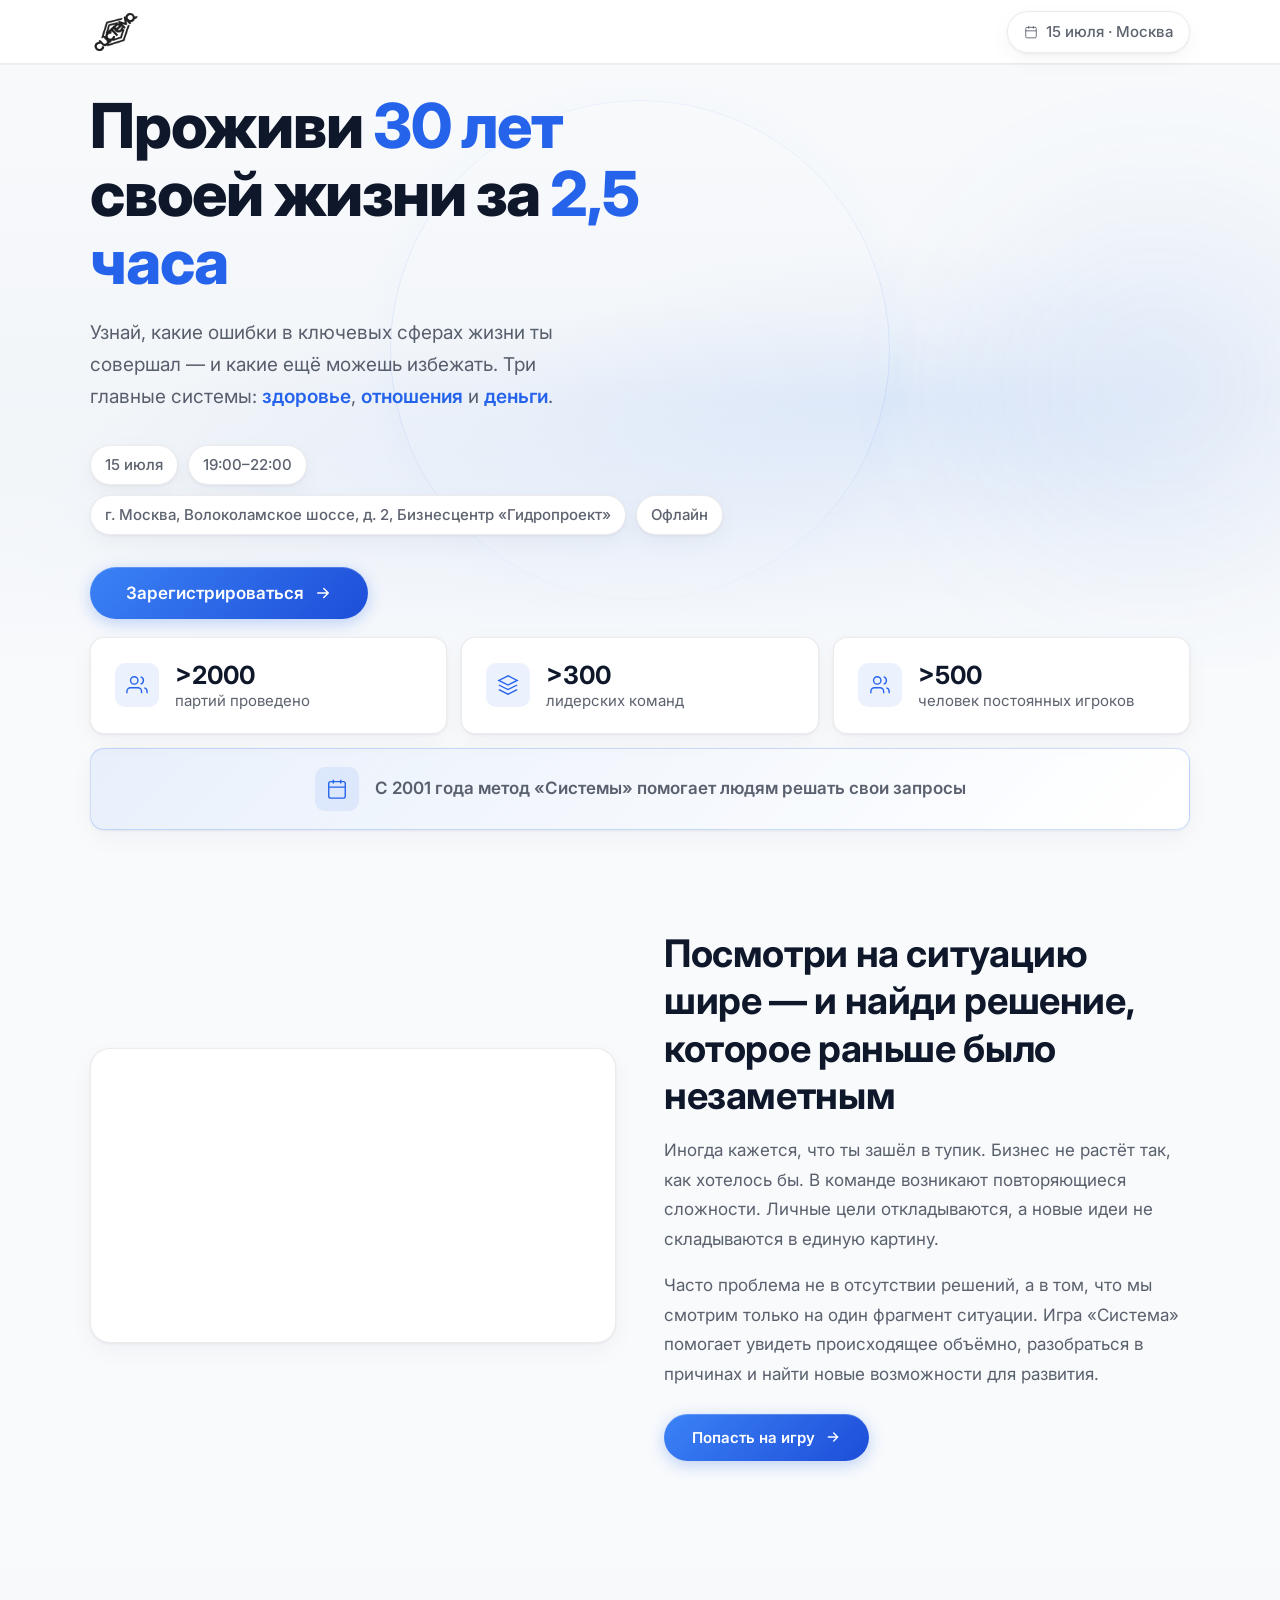
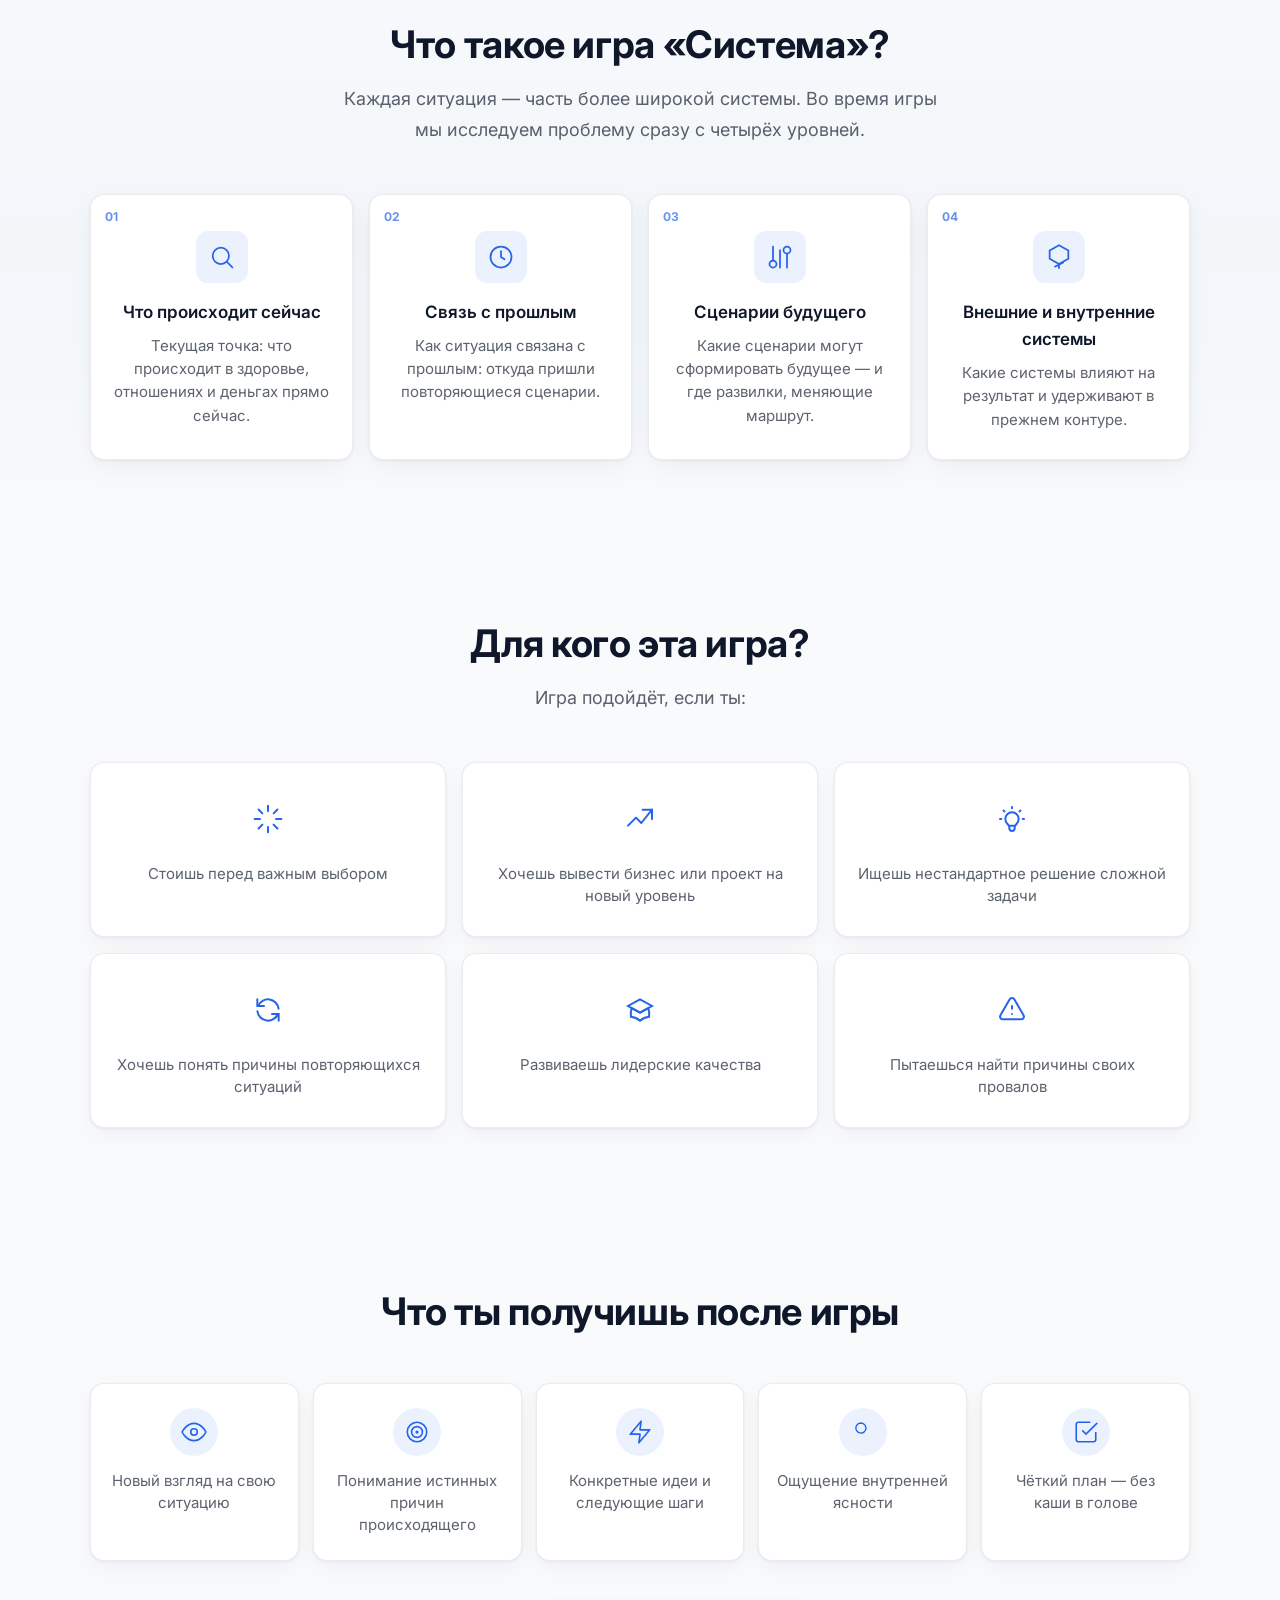
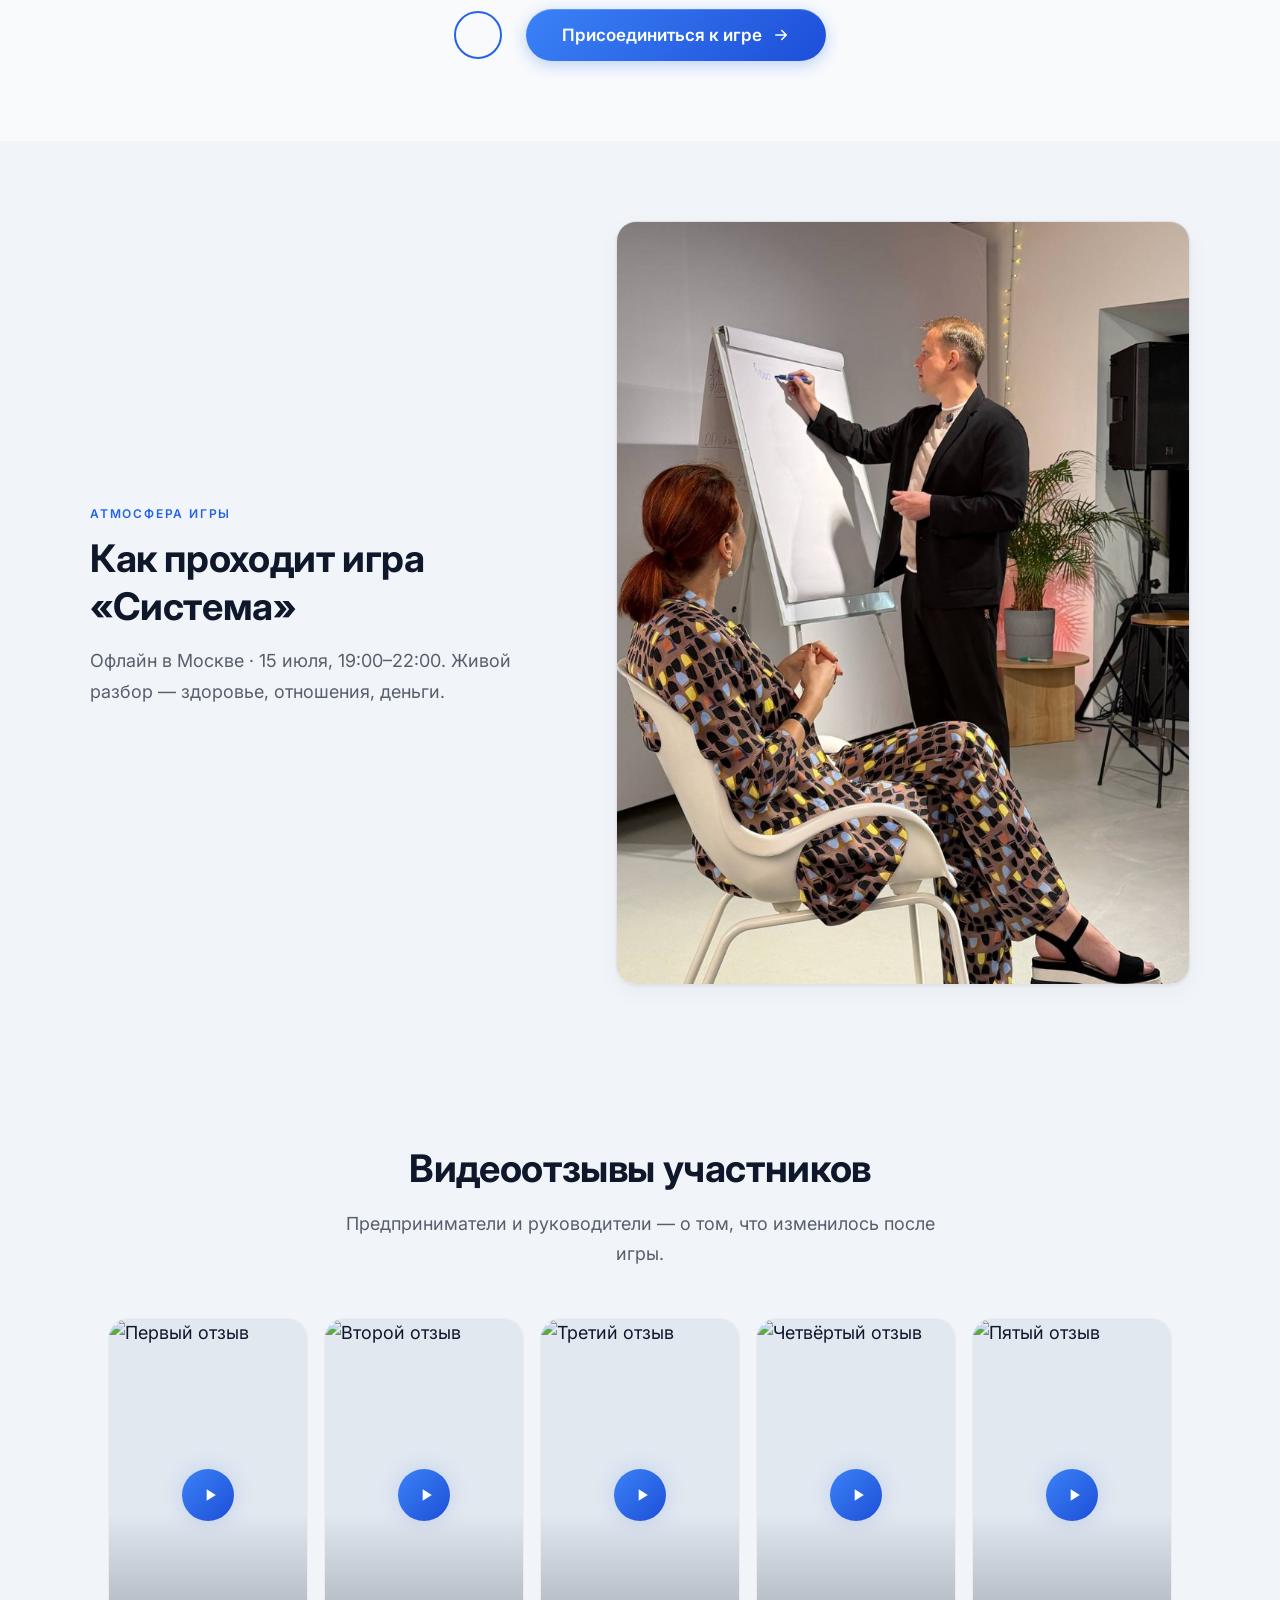
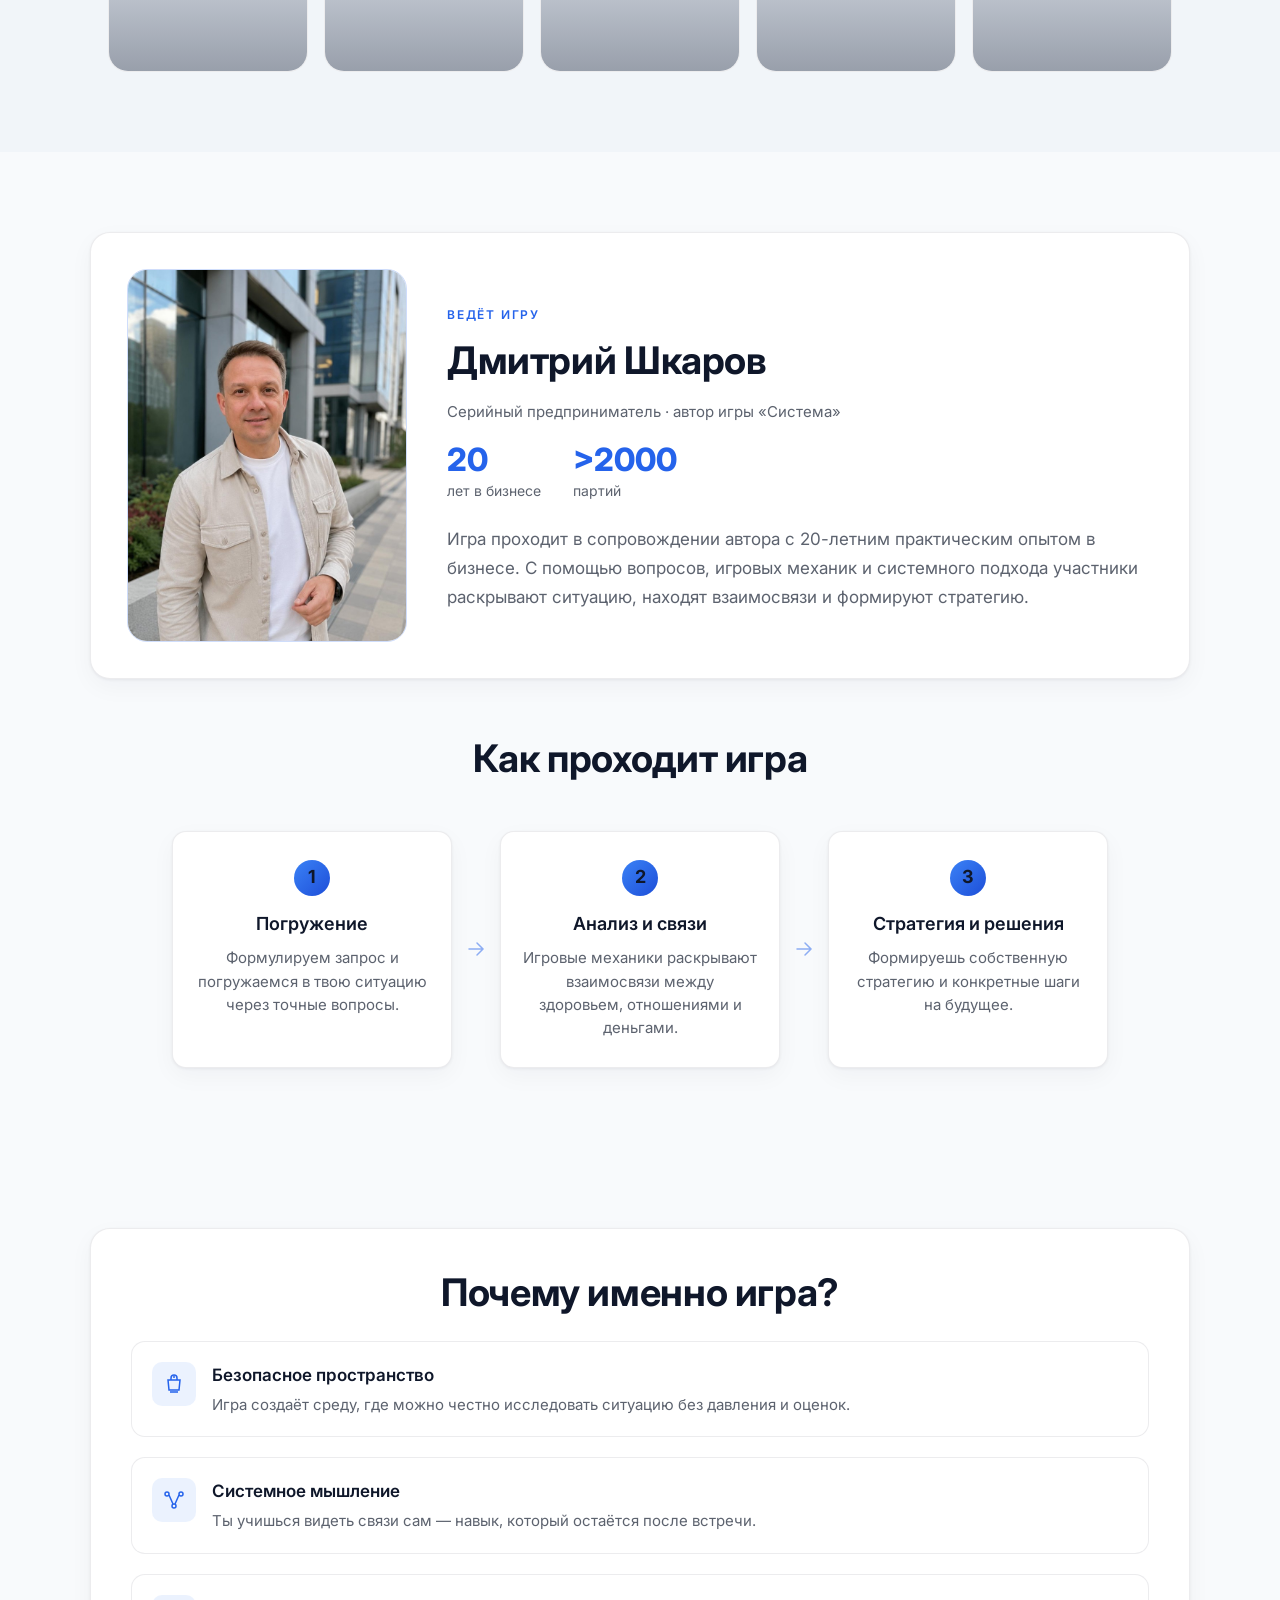
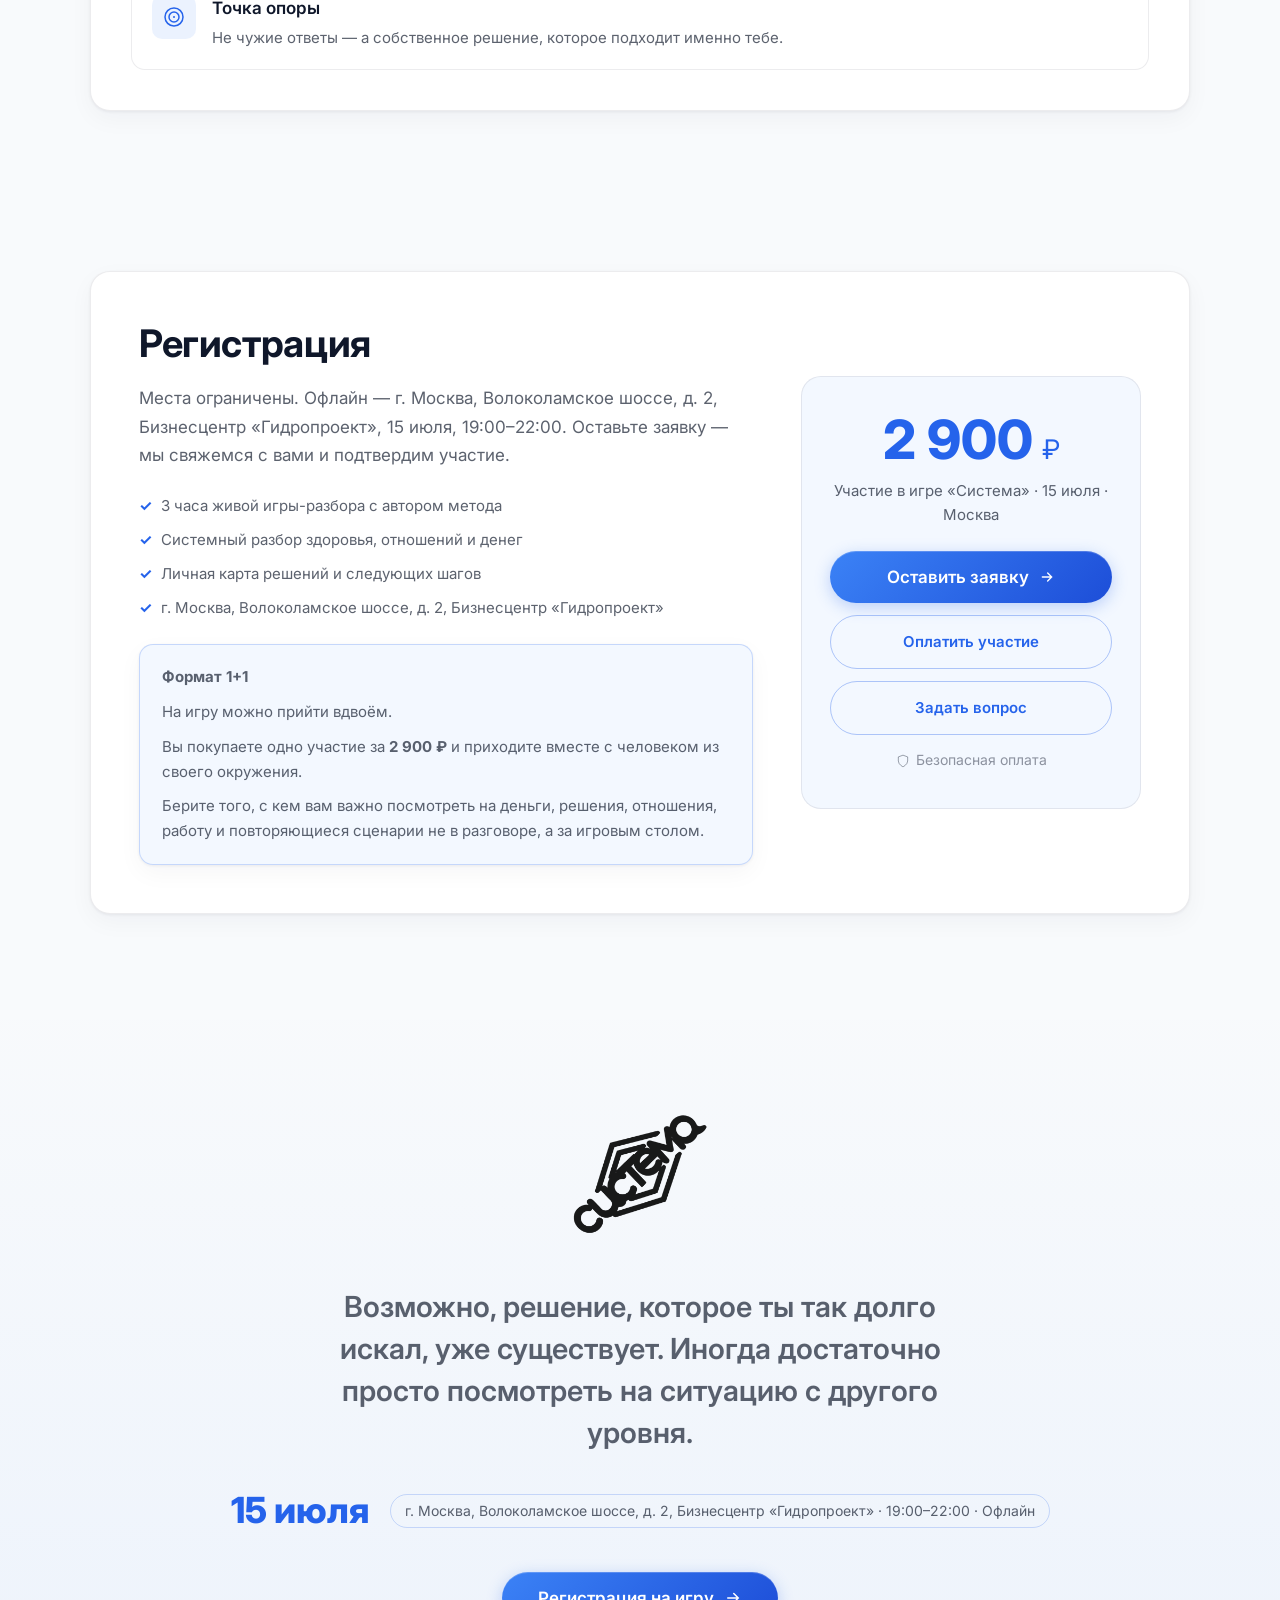
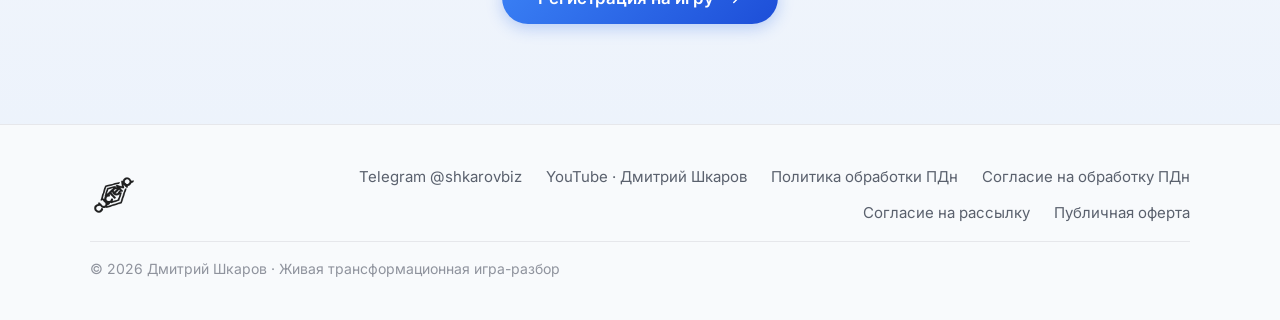
==== index.html @ 7c045742 "Update referral copy to 1+1 participation format. Co-authored-by: Cursor <cursoragent@cursor.com>" ====
<!DOCTYPE html>
<html lang="ru">
<head>
  <meta charset="UTF-8">
  <meta name="viewport" content="width=device-width, initial-scale=1.0, viewport-fit=cover">
  <title>Игра «Система» — Дмитрий Шкаров · 15 июля · Москва</title>
  <meta name="description" content="Проживи 30 лет своей жизни за 2,5 часа. Офлайн в Москве, 15 июля, 19:00–22:00. Авторская игра для предпринимателей.">
  <link rel="preconnect" href="https://fonts.googleapis.com">
  <link rel="preconnect" href="https://fonts.gstatic.com" crossorigin>
  <link href="https://fonts.googleapis.com/css2?family=Inter:wght@400;500;600;700;800&display=swap" rel="stylesheet">
  <link rel="stylesheet" href="styles.css">
  <link rel="icon" href="assets/logo.png" type="image/png">
</head>
<body>

  <!-- TILDA BLOCK: HEADER -->
  <header class="header" id="header">
    <div class="container header__inner">
      <a href="#" class="logo">
        <img src="assets/logo.png" alt="Система" class="logo__img" id="logoHeader">
      </a>
      <div class="header__date" id="headerDate">
        <svg width="14" height="14" viewBox="0 0 24 24" fill="none"><rect x="3" y="4" width="18" height="18" rx="2" stroke="currentColor" stroke-width="1.5"/><path d="M16 2v4M8 2v4M3 10h18" stroke="currentColor" stroke-width="1.5"/></svg>
        15 июля · Москва
      </div>
      <button class="burger" aria-label="Меню" id="burger"><span></span><span></span></button>
    </div>
    <nav class="mobile-menu" id="mobileMenu">
      <a href="#about">О игре</a>
      <a href="#levels">Метод</a>
      <a href="#event-video">Видео с игры</a>
      <a href="#reviews">Отзывы</a>
      <a href="#pricing">Участие</a>
      <button class="btn btn--primary" data-modal-open>Зарегистрироваться</button>
    </nav>
  </header>

  <main>

    <!-- TILDA BLOCK: HERO -->
    <section class="hero" id="hero">
      <div class="hero__bg">
        <div class="hero__board"></div>
        <div class="hero__overlay"></div>
        <div class="hero__glow"></div>
      </div>
      <div class="container hero__inner">
        <div class="hero__content reveal">
          <h1 class="hero__title">
            Проживи <span class="text-glow">30 лет</span> своей жизни за <span class="text-glow">2,5 часа</span>
          </h1>
          <p class="hero__subtitle">
            Узнай, какие ошибки в ключевых сферах жизни ты совершал — и какие ещё можешь избежать.
            Три главные системы: <strong>здоровье</strong>, <strong>отношения</strong> и <strong>деньги</strong>.
          </p>
          <div class="hero__meta reveal" id="heroMeta">
            <span class="hero__meta-item">15 июля</span>
            <span class="hero__meta-item">19:00–22:00</span>
            <span class="hero__meta-item">Москва · Офлайн</span>
          </div>
          <button class="btn btn--primary btn--lg" data-modal-open>
            Зарегистрироваться
            <svg width="18" height="18" viewBox="0 0 24 24" fill="none"><path d="M5 12h14M13 6l6 6-6 6" stroke="currentColor" stroke-width="2" stroke-linecap="round" stroke-linejoin="round"/></svg>
          </button>
        </div>
      </div>
    </section>

    <!-- TILDA BLOCK: STATS -->
    <section class="stats-bar">
      <div class="container">
        <div class="stats-bar__grid reveal">
          <div class="stats-bar__metrics">
            <div class="stats-bar__item">
              <div class="stats-bar__icon">
                <svg width="22" height="22" viewBox="0 0 24 24" fill="none"><path d="M17 21v-2a4 4 0 00-4-4H5a4 4 0 00-4 4v2" stroke="currentColor" stroke-width="1.5"/><circle cx="9" cy="7" r="4" stroke="currentColor" stroke-width="1.5"/><path d="M23 21v-2a4 4 0 00-3-3.87M16 3.13a4 4 0 010 7.75" stroke="currentColor" stroke-width="1.5"/></svg>
              </div>
              <div class="stats-bar__content">
                <span class="stats-bar__num">&gt;2000</span>
                <span class="stats-bar__label">партий проведено</span>
              </div>
            </div>
            <div class="stats-bar__item">
              <div class="stats-bar__icon">
                <svg width="22" height="22" viewBox="0 0 24 24" fill="none"><path d="M12 2L2 7l10 5 10-5-10-5zM2 17l10 5 10-5M2 12l10 5 10-5" stroke="currentColor" stroke-width="1.5"/></svg>
              </div>
              <div class="stats-bar__content">
                <span class="stats-bar__num">&gt;300</span>
                <span class="stats-bar__label">лидерских команд</span>
              </div>
            </div>
            <div class="stats-bar__item">
              <div class="stats-bar__icon">
                <svg width="22" height="22" viewBox="0 0 24 24" fill="none"><path d="M16 21v-2a4 4 0 00-4-4H6a4 4 0 00-4 4v2" stroke="currentColor" stroke-width="1.5"/><circle cx="9" cy="7" r="4" stroke="currentColor" stroke-width="1.5"/><path d="M22 21v-2a4 4 0 00-3-3.87M16 3.13a4 4 0 010 7.75" stroke="currentColor" stroke-width="1.5"/></svg>
              </div>
              <div class="stats-bar__content">
                <span class="stats-bar__num">&gt;500</span>
                <span class="stats-bar__label">человек постоянных игроков</span>
              </div>
            </div>
          </div>
          <div class="stats-bar__highlight">
            <div class="stats-bar__icon">
              <svg width="22" height="22" viewBox="0 0 24 24" fill="none"><rect x="3" y="4" width="18" height="18" rx="2" stroke="currentColor" stroke-width="1.5"/><path d="M16 2v4M8 2v4M3 10h18" stroke="currentColor" stroke-width="1.5"/></svg>
            </div>
            <p class="stats-bar__highlight-text">С 2001 года метод «Системы» помогает людям решать свои запросы</p>
          </div>
        </div>
      </div>
    </section>

    <!-- TILDA BLOCK: ABOUT -->
    <section class="section about" id="about">
      <div class="container">
        <div class="about__grid">
          <div class="about__video reveal" id="aboutVideoBlock">
            <div class="about-video" id="aboutVideo">
              <iframe
                id="aboutVideoFrame"
                title="Игра «Система»"
                allow="accelerometer; autoplay; clipboard-write; encrypted-media; gyroscope; picture-in-picture; web-share"
                allowfullscreen
              ></iframe>
            </div>
          </div>
          <div class="about__text reveal">
            <h2 class="section__title">
              Посмотри на ситуацию шире — и найди решение, которое раньше было незаметным
            </h2>
            <p>
              Иногда кажется, что ты зашёл в тупик. Бизнес не растёт так, как хотелось бы.
              В команде возникают повторяющиеся сложности. Личные цели откладываются,
              а новые идеи не складываются в единую картину.
            </p>
            <p>
              Часто проблема не в отсутствии решений, а в том, что мы смотрим только
              на один фрагмент ситуации. Игра «Система» помогает увидеть происходящее объёмно,
              разобраться в причинах и найти новые возможности для развития.
            </p>
            <button class="btn btn--primary" data-modal-open>
              Попасть на игру
              <svg width="16" height="16" viewBox="0 0 24 24" fill="none"><path d="M5 12h14M13 6l6 6-6 6" stroke="currentColor" stroke-width="2" stroke-linecap="round"/></svg>
            </button>
          </div>
        </div>
      </div>
    </section>

    <!-- TILDA BLOCK: LEVELS -->
    <section class="section levels" id="levels">
      <div class="container">
        <div class="section__header reveal">
          <h2 class="section__title section__title--center">Что такое игра «Система»?</h2>
          <p class="section__desc section__desc--center">
            Каждая ситуация — часть более широкой системы. Во время игры мы исследуем проблему сразу с четырёх уровней.
          </p>
        </div>
        <div class="levels__grid">
          <article class="level-card reveal">
            <span class="level-card__num">01</span>
            <div class="level-card__icon">
              <svg width="28" height="28" viewBox="0 0 24 24" fill="none"><circle cx="11" cy="11" r="7" stroke="currentColor" stroke-width="1.5"/><path d="M16 16l5 5" stroke="currentColor" stroke-width="1.5" stroke-linecap="round"/></svg>
            </div>
            <h3>Что происходит сейчас</h3>
            <p>Текущая точка: что происходит в здоровье, отношениях и деньгах прямо сейчас.</p>
          </article>
          <article class="level-card reveal">
            <span class="level-card__num">02</span>
            <div class="level-card__icon">
              <svg width="28" height="28" viewBox="0 0 24 24" fill="none"><circle cx="12" cy="12" r="9" stroke="currentColor" stroke-width="1.5"/><path d="M12 7v5l3 2" stroke="currentColor" stroke-width="1.5" stroke-linecap="round"/></svg>
            </div>
            <h3>Связь с прошлым</h3>
            <p>Как ситуация связана с прошлым: откуда пришли повторяющиеся сценарии.</p>
          </article>
          <article class="level-card reveal">
            <span class="level-card__num">03</span>
            <div class="level-card__icon">
              <svg width="28" height="28" viewBox="0 0 24 24" fill="none"><path d="M6 3v12M18 9v12M12 6v15" stroke="currentColor" stroke-width="1.5" stroke-linecap="round"/><circle cx="6" cy="18" r="3" stroke="currentColor" stroke-width="1.5"/><circle cx="18" cy="6" r="3" stroke="currentColor" stroke-width="1.5"/></svg>
            </div>
            <h3>Сценарии будущего</h3>
            <p>Какие сценарии могут сформировать будущее — и где развилки, меняющие маршрут.</p>
          </article>
          <article class="level-card reveal">
            <span class="level-card__num">04</span>
            <div class="level-card__icon">
              <svg width="28" height="28" viewBox="0 0 24 24" fill="none"><path d="M12 2l8 4.5v7L12 18l-8-4.5v-7L12 2z" stroke="currentColor" stroke-width="1.5"/><path d="M12 18v4M8 20.5l8-4" stroke="currentColor" stroke-width="1.5"/></svg>
            </div>
            <h3>Внешние и внутренние системы</h3>
            <p>Какие системы влияют на результат и удерживают в прежнем контуре.</p>
          </article>
        </div>
      </div>
    </section>

    <!-- TILDA BLOCK: AUDIENCE -->
    <section class="section audience">
      <div class="container">
        <div class="section__header reveal">
          <h2 class="section__title section__title--center">Для кого эта игра?</h2>
          <p class="section__desc section__desc--center">Игра подойдёт, если ты:</p>
        </div>
        <div class="audience__grid">
          <div class="audience-card reveal">
            <div class="audience-card__icon">
              <svg width="32" height="32" viewBox="0 0 24 24" fill="none"><path d="M12 2v4M12 18v4M4.93 4.93l2.83 2.83M16.24 16.24l2.83 2.83M2 12h4M18 12h4M4.93 19.07l2.83-2.83M16.24 7.76l2.83-2.83" stroke="currentColor" stroke-width="1.5" stroke-linecap="round"/></svg>
            </div>
            <p>Стоишь перед важным выбором</p>
          </div>
          <div class="audience-card reveal">
            <div class="audience-card__icon">
              <svg width="32" height="32" viewBox="0 0 24 24" fill="none"><path d="M3 17l6-6 4 4 8-10" stroke="currentColor" stroke-width="1.5" stroke-linecap="round" stroke-linejoin="round"/><path d="M14 5h7v7" stroke="currentColor" stroke-width="1.5" stroke-linecap="round"/></svg>
            </div>
            <p>Хочешь вывести бизнес или проект на новый уровень</p>
          </div>
          <div class="audience-card reveal">
            <div class="audience-card__icon">
              <svg width="32" height="32" viewBox="0 0 24 24" fill="none"><path d="M9.663 17h4.673M12 3v1m6.364 1.636l-.707.707M21 12h-1M4 12H3m3.343-5.657l-.707-.707m2.828 9.9a5 5 0 117.072 0l-.548.547A3.374 3.374 0 0014 18.469V19a2 2 0 11-4 0v-.531c0-.895-.356-1.754-.988-2.386l-.548-.547z" stroke="currentColor" stroke-width="1.5" stroke-linecap="round"/></svg>
            </div>
            <p>Ищешь нестандартное решение сложной задачи</p>
          </div>
          <div class="audience-card reveal">
            <div class="audience-card__icon">
              <svg width="32" height="32" viewBox="0 0 24 24" fill="none"><path d="M4 4v5h.582m15.356 2A8.001 8.001 0 004.582 9m0 0H9m11 11v-5h-.581m0 0a8.003 8.003 0 01-15.357-2m15.357 2H15" stroke="currentColor" stroke-width="1.5" stroke-linecap="round"/></svg>
            </div>
            <p>Хочешь понять причины повторяющихся ситуаций</p>
          </div>
          <div class="audience-card reveal">
            <div class="audience-card__icon">
              <svg width="32" height="32" viewBox="0 0 24 24" fill="none"><path d="M12 14l9-5-9-5-9 5 9 5z" stroke="currentColor" stroke-width="1.5"/><path d="M12 14l6.16-3.422a12.083 12.083 0 01.665 6.479A11.952 11.952 0 0012 20.055a11.952 11.952 0 00-6.824-2.998 12.078 12.078 0 01.665-6.479L12 14z" stroke="currentColor" stroke-width="1.5"/></svg>
            </div>
            <p>Развиваешь лидерские качества</p>
          </div>
          <div class="audience-card reveal">
            <div class="audience-card__icon">
              <svg width="32" height="32" viewBox="0 0 24 24" fill="none"><path d="M12 9v2m0 4h.01M5.07 19h13.86c1.54 0 2.5-1.67 1.73-3L13.73 4c-.77-1.33-2.69-1.33-3.46 0L3.34 16c-.77 1.33.19 3 1.73 3z" stroke="currentColor" stroke-width="1.5" stroke-linecap="round"/></svg>
            </div>
            <p>Пытаешься найти причины своих провалов</p>
          </div>
        </div>
      </div>
    </section>

    <!-- TILDA BLOCK: BENEFITS -->
    <section class="section benefits">
      <div class="container">
        <div class="section__header reveal">
          <h2 class="section__title section__title--center">Что ты получишь после игры</h2>
        </div>
        <div class="benefits__grid">
          <div class="benefit-card reveal">
            <div class="benefit-card__icon">
              <svg width="26" height="26" viewBox="0 0 24 24" fill="none"><path d="M1 12s4-8 11-8 11 8 11 8-4 8-11 8-11-8-11-8z" stroke="currentColor" stroke-width="1.5"/><circle cx="12" cy="12" r="3" stroke="currentColor" stroke-width="1.5"/></svg>
            </div>
            <p>Новый взгляд на свою ситуацию</p>
          </div>
          <div class="benefit-card reveal">
            <div class="benefit-card__icon">
              <svg width="26" height="26" viewBox="0 0 24 24" fill="none"><circle cx="12" cy="12" r="9" stroke="currentColor" stroke-width="1.5"/><circle cx="12" cy="12" r="5" stroke="currentColor" stroke-width="1.5"/><circle cx="12" cy="12" r="1.5" fill="currentColor"/></svg>
            </div>
            <p>Понимание истинных причин происходящего</p>
          </div>
          <div class="benefit-card reveal">
            <div class="benefit-card__icon">
              <svg width="26" height="26" viewBox="0 0 24 24" fill="none"><path d="M13 2L3 14h9l-1 8 10-12h-9l1-8z" stroke="currentColor" stroke-width="1.5" stroke-linejoin="round"/></svg>
            </div>
            <p>Конкретные идеи и следующие шаги</p>
          </div>
          <div class="benefit-card reveal">
            <div class="benefit-card__icon">
              <svg width="26" height="26" viewBox="0 0 24 24" fill="none"><path d="M9.5 2A5.5 5.5 0 004 7.5c0 1.48.58 2.82 1.53 3.82A5.5 5.5 0 109.5 2z" stroke="currentColor" stroke-width="1.5" transform="translate(2,2) scale(0.85)"/></svg>
            </div>
            <p>Ощущение внутренней ясности</p>
          </div>
          <div class="benefit-card reveal">
            <div class="benefit-card__icon">
              <svg width="26" height="26" viewBox="0 0 24 24" fill="none"><path d="M9 11l3 3L22 4" stroke="currentColor" stroke-width="1.5" stroke-linecap="round"/><path d="M21 12v7a2 2 0 01-2 2H5a2 2 0 01-2-2V5a2 2 0 012-2h11" stroke="currentColor" stroke-width="1.5"/></svg>
            </div>
            <p>Чёткий план — без каши в голове</p>
          </div>
        </div>
        <div class="benefits__cta reveal">
          <div class="pulse-ring" aria-hidden="true"></div>
          <button class="btn btn--primary btn--lg" data-modal-open>
            Присоединиться к игре
            <svg width="18" height="18" viewBox="0 0 24 24" fill="none"><path d="M5 12h14M13 6l6 6-6 6" stroke="currentColor" stroke-width="2" stroke-linecap="round"/></svg>
          </button>
        </div>
      </div>
    </section>

    <!-- TILDA BLOCK: EVENT PHOTO — фото с игры -->
    <section class="section event-video" id="event-video">
      <div class="container">
        <div class="event-video__grid">
          <div class="event-video__text reveal">
            <span class="section__label">Атмосфера игры</span>
            <h2 class="section__title" id="eventVideoTitle">Посмотри, как проходит игра</h2>
            <p class="section__desc" id="eventVideoSubtitle">
              2,5 часа живого разбора — здоровье, отношения, деньги. Увидь формат до регистрации.
            </p>
          </div>
          <div class="event-video__player reveal" id="eventVideoBlock">
            <div class="event-video__poster" id="eventVideoPoster">
              <img src="assets/game-session.jpg" alt="Игра «Система» — процесс разбора" id="eventVideoPosterImg">
            </div>
          </div>
        </div>
      </div>
    </section>

    <!-- TILDA BLOCK: REVIEWS — сюда видеоотзывы участников -->
    <section class="section reviews" id="reviews">
      <div class="container">
        <div class="section__header reveal">
          <h2 class="section__title section__title--center">Видеоотзывы участников</h2>
          <p class="section__desc section__desc--center">Предприниматели и руководители — о том, что изменилось после игры.</p>
        </div>
        <div class="reviews__grid" id="reviewsGrid"></div>
      </div>
    </section>

    <!-- TILDA BLOCK: PROCESS + AUTHOR -->
    <section class="section process" id="author">
      <div class="container">
        <div class="author-block reveal">
          <div class="author-block__photo">
            <img src="assets/author.jpg" alt="Дмитрий Шкаров — автор игры «Система»" id="authorPhoto">
          </div>
          <div class="author-block__info">
            <span class="section__label">Ведёт игру</span>
            <h2 class="section__title">Дмитрий Шкаров</h2>
            <p class="author-block__role">Серийный предприниматель · автор игры «Система»</p>
            <div class="author-block__stats">
              <div><span class="author-block__stat-num">20</span><span class="author-block__stat-label">лет в бизнесе</span></div>
              <div><span class="author-block__stat-num">&gt;2000</span><span class="author-block__stat-label">партий</span></div>
            </div>
            <p class="author-block__bio">
              Игра проходит в сопровождении автора с 20-летним практическим опытом в бизнесе.
              С помощью вопросов, игровых механик и системного подхода участники
              раскрывают ситуацию, находят взаимосвязи и формируют стратегию.
            </p>
          </div>
        </div>

        <div class="section__header reveal" style="margin-top: 56px;">
          <h2 class="section__title section__title--center">Как проходит игра</h2>
        </div>
        <div class="process__steps reveal">
          <div class="process-step">
            <div class="process-step__num">1</div>
            <h3>Погружение</h3>
            <p>Формулируем запрос и погружаемся в твою ситуацию через точные вопросы.</p>
          </div>
          <div class="process-step__arrow">
            <svg width="24" height="24" viewBox="0 0 24 24" fill="none"><path d="M5 12h14M13 6l6 6-6 6" stroke="currentColor" stroke-width="1.5" stroke-linecap="round"/></svg>
          </div>
          <div class="process-step">
            <div class="process-step__num">2</div>
            <h3>Анализ и связи</h3>
            <p>Игровые механики раскрывают взаимосвязи между здоровьем, отношениями и деньгами.</p>
          </div>
          <div class="process-step__arrow">
            <svg width="24" height="24" viewBox="0 0 24 24" fill="none"><path d="M5 12h14M13 6l6 6-6 6" stroke="currentColor" stroke-width="1.5" stroke-linecap="round"/></svg>
          </div>
          <div class="process-step">
            <div class="process-step__num">3</div>
            <h3>Стратегия и решения</h3>
            <p>Формируешь собственную стратегию и конкретные шаги на будущее.</p>
          </div>
        </div>
      </div>
    </section>

    <!-- TILDA BLOCK: WHY -->
    <section class="section why">
      <div class="container">
        <div class="why__card reveal">
          <h2 class="section__title section__title--center">Почему именно игра?</h2>
          <div class="why__items why__items--row">
              <div class="why-item">
                <div class="why-item__icon">
                  <svg width="24" height="24" viewBox="0 0 24 24" fill="none"><path d="M8 20h8M12 4v2M6 8h12l-1 10H7L6 8z" stroke="currentColor" stroke-width="1.5"/><path d="M9 8V6a3 3 0 016 0v2" stroke="currentColor" stroke-width="1.5"/></svg>
                </div>
                <div>
                  <h4>Безопасное пространство</h4>
                  <p>Игра создаёт среду, где можно честно исследовать ситуацию без давления и оценок.</p>
                </div>
              </div>
              <div class="why-item">
                <div class="why-item__icon">
                  <svg width="24" height="24" viewBox="0 0 24 24" fill="none"><circle cx="5" cy="6" r="2" stroke="currentColor" stroke-width="1.5"/><circle cx="19" cy="6" r="2" stroke="currentColor" stroke-width="1.5"/><circle cx="12" cy="18" r="2" stroke="currentColor" stroke-width="1.5"/><path d="M7 7l4 9M17 7l-4 9" stroke="currentColor" stroke-width="1.5"/></svg>
                </div>
                <div>
                  <h4>Системное мышление</h4>
                  <p>Ты учишься видеть связи сам — навык, который остаётся после встречи.</p>
                </div>
              </div>
              <div class="why-item">
                <div class="why-item__icon">
                  <svg width="24" height="24" viewBox="0 0 24 24" fill="none"><circle cx="12" cy="12" r="9" stroke="currentColor" stroke-width="1.5"/><circle cx="12" cy="12" r="5" stroke="currentColor" stroke-width="1.5"/><circle cx="12" cy="12" r="1" fill="currentColor"/></svg>
                </div>
                <div>
                  <h4>Точка опоры</h4>
                  <p>Не чужие ответы — а собственное решение, которое подходит именно тебе.</p>
                </div>
              </div>
            </div>
        </div>
      </div>
    </section>

    <!-- TILDA BLOCK: PRICING -->
    <section class="section pricing" id="pricing">
      <div class="container">
        <div class="pricing__card reveal">
          <div class="pricing__info">
            <h2 class="section__title">Регистрация</h2>
            <p class="pricing__desc" id="pricingDesc">Места ограничены. Офлайн в Москве, 15 июля, 19:00–22:00. Оставьте заявку — мы свяжемся с вами и подтвердим участие.</p>
            <ul class="pricing__includes">
              <li>3 часа живой игры-разбора с автором метода</li>
              <li>Системный разбор здоровья, отношений и денег</li>
              <li>Личная карта решений и следующих шагов</li>
              <li id="pricingLocation">г. Москва, Волоколамское шоссе, д. 2, Бизнесцентр «Гидропроект»</li>
            </ul>
            <div class="pricing__referral">
              <p class="pricing__referral-lead"><strong>Формат 1+1</strong></p>
              <p>На игру можно прийти вдвоём.</p>
              <p>Вы покупаете одно участие за <strong id="pricingReferralPrice">2 900 ₽</strong> и приходите вместе с человеком из своего окружения.</p>
              <p>Берите того, с кем вам важно посмотреть на деньги, решения, отношения, работу и повторяющиеся сценарии не в разговоре, а за игровым столом.</p>
            </div>
          </div>
          <div class="pricing__action">
            <div class="pricing__price">
              <span class="pricing__amount" id="priceDisplay">2 900</span>
              <span class="pricing__currency" id="currencyDisplay">₽</span>
            </div>
            <p class="pricing__note" id="priceLabel">Участие в игре «Система» · 15 июля · Москва</p>
            <button class="btn btn--primary btn--lg btn--full" data-modal-open>
              Оставить заявку
              <svg width="16" height="16" viewBox="0 0 24 24" fill="none"><path d="M5 12h14M13 6l6 6-6 6" stroke="currentColor" stroke-width="2" stroke-linecap="round"/></svg>
            </button>
            <a class="btn btn--outline btn--full" href="https://shkarov-dmitrii.getplatinum.ru/payment/DbPtgtz" target="_blank" rel="noopener" id="linkPay" hidden>Оплатить участие</a>
            <a class="btn btn--outline btn--full" href="https://t.me/Shkarovbis" target="_blank" rel="noopener" id="linkAskQuestion">Задать вопрос</a>
            <p class="pricing__secure">
              <svg width="14" height="14" viewBox="0 0 24 24" fill="none"><path d="M12 22s8-4 8-10V5l-8-3-8 3v7c0 6 8 10 8 10z" stroke="currentColor" stroke-width="1.5"/></svg>
              Безопасная оплата
            </p>
          </div>
        </div>
      </div>
    </section>

    <!-- TILDA BLOCK: CTA -->
    <section class="section cta" id="register">
      <div class="container">
        <div class="cta__inner reveal">
          <div class="cta__logo">
            <img src="assets/logo.png" alt="Система" class="logo__img logo__img--cta" id="logoCta">
          </div>
          <h2 class="cta__title">
            Возможно, решение, которое ты так долго искал, уже существует.
            Иногда достаточно просто посмотреть на ситуацию с другого уровня.
          </h2>
          <div class="cta__meta">
            <span class="cta__date" id="ctaDate">15 июля</span>
            <span class="cta__seats" id="ctaSeats">Москва · 19:00–22:00 · Офлайн</span>
          </div>
          <button class="btn btn--primary btn--lg" data-modal-open>
            Регистрация на игру
            <svg width="18" height="18" viewBox="0 0 24 24" fill="none"><path d="M5 12h14M13 6l6 6-6 6" stroke="currentColor" stroke-width="2" stroke-linecap="round"/></svg>
          </button>
        </div>
      </div>
    </section>

  </main>

  <!-- TILDA BLOCK: FOOTER -->
  <footer class="footer">
    <div class="container footer__inner">
      <div class="footer__brand">
        <img src="assets/logo.png" alt="Система" class="logo__img logo__img--footer" id="logoFooter">
      </div>
      <div class="footer__links">
        <a href="https://t.me/shkarovbiz" target="_blank" rel="noopener" id="linkTelegram">Telegram @shkarovbiz</a>
        <a href="https://www.youtube.com/@ДмитрийШкаров-007" target="_blank" rel="noopener" id="linkYoutube">YouTube · Дмитрий Шкаров</a>
        <a href="privacy.html">Политика обработки ПДн</a>
        <a href="legal/consent-pd.html">Согласие на обработку ПДн</a>
        <a href="legal/consent-mailing.html">Согласие на рассылку</a>
        <a href="legal/offer.html">Публичная оферта</a>
      </div>
      <p class="footer__copy">© 2026 Дмитрий Шкаров · Живая трансформационная игра-разбор</p>
    </div>
  </footer>

  <!-- MODALS -->
  <div class="modal" id="modal" aria-hidden="true">
    <div class="modal__overlay" data-modal-close></div>
    <div class="modal__dialog" role="dialog">
      <button class="modal__close" data-modal-close aria-label="Закрыть">✕</button>
      <div class="modal__step" id="modalStep1">
        <h3 class="modal__title">Регистрация на игру</h3>
        <p class="modal__subtitle" id="modalSubtitle">«Система» · 15 июля · Москва · 19:00</p>
        <div class="modal__referral modal__referral--compact">
          <p><span class="modal__referral-badge">Приведи друга</span> Пригласите человека, которому «Система» будет полезна — участие для вас <strong>бесплатно</strong>. Без рекомендации — <strong id="modalReferralPrice">2 900 ₽</strong>.</p>
        </div>
        <form class="modal__form" id="regForm">
          <label class="field"><span>Имя</span><input type="text" name="name" required placeholder="Ваше имя"></label>
          <label class="field"><span>Телефон</span><input type="tel" name="phone" required placeholder="+7 (___) ___-__-__"></label>
          <label class="field"><span>Telegram</span><input type="text" name="telegram" placeholder="@username"></label>
          <label class="checkbox">
            <input type="checkbox" name="consent_pd" required>
            <span>Согласен(на) с <a href="privacy.html" target="_blank" rel="noopener">политикой</a>, <a href="legal/consent-pd.html" target="_blank" rel="noopener">обработкой ПДн</a> и <a href="legal/offer.html" target="_blank" rel="noopener">офертой</a>.</span>
          </label>
          <label class="checkbox">
            <input type="checkbox" name="consent_mailing">
            <span><a href="legal/consent-mailing.html" target="_blank" rel="noopener">Рассылка</a> (необязательно).</span>
          </label>
          <button type="submit" class="btn btn--primary btn--full">Отправить заявку</button>
          <p class="modal__form-error" id="formError" hidden></p>
        </form>
      </div>
      <div class="modal__step" id="modalStep2" hidden>
        <div class="modal__success-icon">✓</div>
        <h3 class="modal__title">Данные приняты</h3>
        <p class="modal__subtitle">Остался последний шаг — оплата участия</p>
        <div class="modal__price-tag modal__price-tag--large" id="modalPriceConfirm">2 900 ₽</div>
        <button class="btn btn--primary btn--full" id="payBtn">Оплатить участие</button>
        <p class="modal__pay-note" id="modalPayNote">После оплаты мы свяжемся с вами в Telegram.</p>
      </div>
      <div class="modal__step" id="modalStepDev" hidden>
        <div class="modal__success-icon">✓</div>
        <h3 class="modal__title">Спасибо!</h3>
        <p class="modal__subtitle">Заявка отправлена. Мы свяжемся с вами в Telegram в ближайшее время и подтвердим участие.</p>
      </div>
    </div>
  </div>

  <div class="modal modal--video" id="videoModal" aria-hidden="true">
    <div class="modal__overlay" data-video-close></div>
    <div class="modal__dialog modal__dialog--video">
      <button class="modal__close" data-video-close aria-label="Закрыть">✕</button>
      <div class="video-modal__wrap">
        <iframe id="videoFrame" src="" title="Видеоотзыв" allow="accelerometer; autoplay; clipboard-write; encrypted-media; gyroscope; picture-in-picture" allowfullscreen></iframe>
      </div>
      <div class="video-modal__info" id="videoInfo"></div>
    </div>
  </div>

  <script src="config.js"></script>
  <script src="script.js"></script>
</body>
</html>
---- styles.css ----
/* ============================================
   Игра «Система» — Light Theme
   White + Soft Blue · Clean Cards
   ============================================ */

:root {
  --bg: #f8fafc;
  --bg-deep: #eef2f7;
  --bg-card: #ffffff;
  --bg-card-hover: #f1f5f9;
  --blue: #2563eb;
  --blue-light: #3b82f6;
  --blue-dark: #1d4ed8;
  --blue-glow: rgba(37, 99, 235, 0.18);
  --border: rgba(37, 99, 235, 0.22);
  --border-light: rgba(15, 23, 42, 0.08);
  --text: #0f172a;
  --text-muted: rgba(15, 23, 42, 0.68);
  --text-dim: rgba(15, 23, 42, 0.45);
  --font: 'Inter', system-ui, sans-serif;
  --radius: 14px;
  --radius-lg: 20px;
  --radius-pill: 50px;
  --shadow-glow: 0 4px 24px rgba(15, 23, 42, 0.06);
  --shadow-card: 0 1px 3px rgba(15, 23, 42, 0.06), 0 8px 24px rgba(15, 23, 42, 0.04);
  --transition: 0.3s cubic-bezier(0.4, 0, 0.2, 1);
  --header-h: 64px;
  --fs-body: 18px;
  --fs-label: 12px;
  --fs-xs: 14px;
  --fs-sm: 15px;
  --fs-md: 17px;
  --fs-lg: 19px;
  --fs-xl: 25px;
  --fs-2xl: 32px;
  --fs-3xl: 36px;
  --fs-hero: clamp(40px, 5.5vw, 62px);
  --fs-section: clamp(27px, 3vw, 38px);
  --fs-cta: clamp(22px, 2.5vw, 29px);
  --fs-price: 54px;
  --fs-price-currency: 27px;
  --fs-modal-price: 29px;
  --fs-legal: clamp(30px, 4vw, 42px);
}

*, *::before, *::after { box-sizing: border-box; margin: 0; padding: 0; }

html { scroll-behavior: smooth; -webkit-font-smoothing: antialiased; }

body {
  font-family: var(--font);
  font-size: var(--fs-body);
  line-height: 1.6;
  color: var(--text);
  background: var(--bg);
  overflow-x: hidden;
}

img { max-width: 100%; display: block; }
a { color: inherit; text-decoration: none; }
button { font-family: inherit; cursor: pointer; border: none; background: none; }
ul { list-style: none; }

.container {
  width: 100%;
  max-width: 1140px;
  margin: 0 auto;
  padding: 0 20px;
}

.text-glow {
  color: var(--blue);
  text-shadow: none;
}

/* ---- Buttons ---- */
.btn {
  display: inline-flex;
  align-items: center;
  justify-content: center;
  gap: 10px;
  padding: 14px 28px;
  font-size: var(--fs-sm);
  font-weight: 600;
  border-radius: var(--radius-pill);
  transition: var(--transition);
  white-space: nowrap;
}

.btn--primary {
  background: linear-gradient(135deg, var(--blue-light) 0%, var(--blue-dark) 100%);
  color: #fff;
  box-shadow: 0 4px 16px rgba(37, 99, 235, 0.28), inset 0 1px 0 rgba(255,255,255,0.2);
}

.btn--primary:hover {
  box-shadow: 0 8px 28px rgba(37, 99, 235, 0.38);
  transform: translateY(-2px);
}

.btn--lg { padding: 16px 36px; font-size: var(--fs-md); }
.btn--full { width: 100%; }

.btn--outline {
  background: transparent;
  color: var(--blue);
  border: 1.5px solid rgba(37, 99, 235, 0.35);
  box-shadow: none;
}

.btn--outline:hover {
  background: rgba(37, 99, 235, 0.06);
  border-color: var(--blue);
  transform: translateY(-1px);
}

/* ---- Logo ---- */
.logo {
  display: flex;
  align-items: center;
  flex-shrink: 0;
}

.logo__img {
  height: 52px;
  width: auto;
  display: block;
  object-fit: contain;
  mix-blend-mode: normal;
  filter: brightness(0) saturate(100%);
  opacity: 0.88;
  transition: opacity var(--transition);
}

.logo:hover .logo__img {
  opacity: 1;
}

.logo__img--footer {
  height: 48px;
}

.logo__img--cta {
  height: clamp(100px, 16vw, 160px);
  opacity: 0.9;
}

/* ---- Header ---- */
.header {
  position: fixed;
  top: 0; left: 0; right: 0;
  z-index: 100;
  height: var(--header-h);
  background: rgba(255, 255, 255, 0.92);
  backdrop-filter: blur(16px);
  border-bottom: 1px solid var(--border-light);
  box-shadow: 0 1px 0 rgba(15, 23, 42, 0.04);
}

.header__inner {
  display: flex;
  align-items: center;
  justify-content: space-between;
  height: 100%;
}

.header__date {
  display: flex;
  align-items: center;
  gap: 8px;
  padding: 8px 16px;
  border: 1px solid var(--border-light);
  border-radius: var(--radius-pill);
  font-size: var(--fs-sm);
  font-weight: 500;
  color: var(--text-muted);
  background: var(--bg-card);
  box-shadow: var(--shadow-card);
}

.burger {
  display: none;
  flex-direction: column;
  gap: 6px;
  width: 28px;
  padding: 4px 0;
}

.burger span {
  display: block;
  height: 2px;
  background: var(--text);
  transition: var(--transition);
}

.burger.active span:first-child { transform: rotate(45deg) translate(3px, 3px); }
.burger.active span:last-child { transform: rotate(-45deg) translate(3px, -3px); }

.mobile-menu {
  display: none;
  position: fixed;
  top: var(--header-h);
  left: 0; right: 0;
  background: rgba(255, 255, 255, 0.98);
  border-bottom: 1px solid var(--border-light);
  box-shadow: var(--shadow-card);
  padding: 20px;
  flex-direction: column;
  gap: 16px;
  z-index: 99;
}

.mobile-menu.open { display: flex; }
.mobile-menu a { font-size: var(--fs-md); color: var(--text-muted); padding: 6px 0; }

/* ---- Hero ---- */
.hero {
  position: relative;
  min-height: 72vh;
  display: flex;
  align-items: flex-start;
  padding: calc(var(--header-h) + 28px) 0 48px;
  overflow: hidden;
}

.hero__bg {
  position: absolute;
  inset: 0;
  pointer-events: none;
}

.hero__board {
  position: absolute;
  inset: 0;
  background:
    radial-gradient(ellipse 70% 50% at 50% 80%, rgba(59, 130, 246, 0.12) 0%, transparent 70%),
    radial-gradient(ellipse 50% 40% at 70% 60%, rgba(59, 130, 246, 0.08) 0%, transparent 60%),
    linear-gradient(180deg, var(--bg) 0%, var(--bg-deep) 100%);
}

.hero__board::after {
  content: '';
  position: absolute;
  bottom: 10%;
  left: 50%;
  transform: translateX(-50%);
  width: 500px;
  height: 500px;
  border-radius: 50%;
  border: 1px solid var(--border);
  box-shadow: 0 0 40px rgba(59, 130, 246, 0.08);
  opacity: 0.5;
}

.hero__overlay {
  position: absolute;
  inset: 0;
  background: linear-gradient(0deg, var(--bg) 0%, transparent 40%, rgba(248, 250, 252, 0.6) 100%);
}

.hero__glow {
  position: absolute;
  top: 20%;
  right: -10%;
  width: 500px;
  height: 500px;
  border-radius: 50%;
  background: radial-gradient(circle, rgba(59, 130, 246, 0.1) 0%, transparent 70%);
  filter: blur(60px);
}

.hero__inner { position: relative; width: 100%; }

.hero__content { max-width: 640px; }

.hero__title {
  font-size: var(--fs-hero);
  font-weight: 800;
  line-height: 1.1;
  letter-spacing: -0.02em;
  margin-bottom: 20px;
}

.hero__subtitle {
  font-size: var(--fs-lg);
  line-height: 1.7;
  color: var(--text-muted);
  margin-bottom: 32px;
  max-width: 520px;
}

.hero__subtitle strong { color: var(--blue); font-weight: 600; }

.hero__meta {
  display: flex;
  flex-wrap: wrap;
  gap: 10px;
  margin-bottom: 32px;
}

.hero__meta-item {
  padding: 8px 14px;
  border: 1px solid var(--border-light);
  border-radius: var(--radius-pill);
  font-size: var(--fs-sm);
  font-weight: 500;
  color: var(--text-muted);
  background: var(--bg-card);
  box-shadow: var(--shadow-card);
  white-space: normal;
  line-height: 1.45;
}

/* ---- Stats Bar ---- */
.stats-bar {
  position: relative;
  z-index: 2;
  margin-top: -30px;
  padding-bottom: 20px;
}

.stats-bar__grid {
  display: flex;
  flex-direction: column;
  gap: 14px;
}

.stats-bar__metrics {
  display: grid;
  grid-template-columns: repeat(3, 1fr);
  gap: 14px;
}

.stats-bar__item {
  display: flex;
  align-items: center;
  gap: 16px;
  padding: 22px 24px;
  min-height: 96px;
  background: var(--bg-card);
  border: 1px solid var(--border-light);
  border-radius: var(--radius);
  box-shadow: var(--shadow-card);
  transition: var(--transition);
}

.stats-bar__highlight {
  display: flex;
  align-items: center;
  justify-content: center;
  gap: 16px;
  padding: 18px 28px;
  background: linear-gradient(135deg, rgba(59, 130, 246, 0.08) 0%, #ffffff 100%);
  border: 1px solid var(--border);
  border-radius: var(--radius);
  box-shadow: var(--shadow-card);
  text-align: center;
}

.stats-bar__highlight-text {
  margin: 0;
  max-width: 720px;
  font-size: var(--fs-md);
  font-weight: 600;
  line-height: 1.5;
  color: var(--text-muted);
}

.stats-bar__content {
  min-width: 0;
}

.stats-bar__item:hover {
  border-color: var(--blue);
  background: var(--bg-card-hover);
  box-shadow: var(--shadow-card);
}

.stats-bar__icon {
  width: 44px;
  height: 44px;
  display: flex;
  align-items: center;
  justify-content: center;
  border-radius: 10px;
  background: rgba(59, 130, 246, 0.1);
  color: var(--blue);
  flex-shrink: 0;
}

.stats-bar__num {
  display: block;
  font-size: var(--fs-xl);
  font-weight: 700;
  color: var(--text);
  line-height: 1.2;
}

.stats-bar__label {
  display: block;
  font-size: var(--fs-sm);
  line-height: 1.4;
  color: var(--text-muted);
}

/* ---- Sections ---- */
.section { padding: 80px 0; }

.section__title {
  font-size: var(--fs-section);
  font-weight: 700;
  line-height: 1.25;
  letter-spacing: -0.01em;
  margin-bottom: 16px;
}

.section__title--center { text-align: center; }

.section__desc {
  font-size: var(--fs-body);
  color: var(--text-muted);
  line-height: 1.7;
  max-width: 600px;
}

.section__desc--center { text-align: center; margin: 0 auto; }

.section__header { margin-bottom: 48px; }

.section__label {
  display: inline-block;
  font-size: var(--fs-label);
  font-weight: 600;
  letter-spacing: 0.15em;
  text-transform: uppercase;
  color: var(--blue);
  margin-bottom: 12px;
}

.section__desc strong { color: var(--blue); }

/* ---- About ---- */
.about__grid {
  display: grid;
  grid-template-columns: 1fr 1fr;
  gap: 48px;
  align-items: center;
}

.about__text p {
  font-size: var(--fs-md);
  color: var(--text-muted);
  line-height: 1.75;
  margin-bottom: 16px;
}

.about__text .btn { margin-top: 8px; }

.about-video {
  position: relative;
  aspect-ratio: 16 / 9;
  background: var(--bg-card);
  border: 1px solid var(--border-light);
  border-radius: var(--radius-lg);
  overflow: hidden;
  box-shadow: var(--shadow-card);
  cursor: pointer;
}

.about-video iframe {
  position: absolute;
  inset: 0;
  width: 100%;
  height: 100%;
  border: 0;
  pointer-events: none;
}

.about-video.is-unmuted {
  cursor: default;
}

.about-video.is-unmuted iframe {
  pointer-events: auto;
}

/* ---- Levels ---- */
.levels { background: linear-gradient(180deg, transparent, rgba(241, 245, 249, 0.8), transparent); }

.levels__grid {
  display: grid;
  grid-template-columns: repeat(4, 1fr);
  gap: 16px;
}

.level-card {
  position: relative;
  padding: 28px 20px;
  background: var(--bg-card);
  border: 1px solid var(--border-light);
  border-radius: var(--radius);
  box-shadow: var(--shadow-card);
  transition: var(--transition);
  text-align: center;
}

.level-card:hover {
  border-color: var(--blue);
  box-shadow: 0 8px 32px rgba(37, 99, 235, 0.12);
  transform: translateY(-3px);
}

.level-card__num {
  position: absolute;
  top: 12px; left: 14px;
  font-size: var(--fs-label);
  font-weight: 700;
  color: var(--blue);
  opacity: 0.7;
}

.level-card__icon {
  width: 52px; height: 52px;
  margin: 8px auto 16px;
  display: flex;
  align-items: center;
  justify-content: center;
  border-radius: 12px;
  background: rgba(59, 130, 246, 0.1);
  color: var(--blue);
  box-shadow: none;
}

.level-card h3 {
  font-size: var(--fs-md);
  font-weight: 600;
  margin-bottom: 8px;
}

.level-card p {
  font-size: var(--fs-sm);
  color: var(--text-muted);
  line-height: 1.55;
}

/* ---- Audience ---- */
.audience__grid {
  display: grid;
  grid-template-columns: repeat(3, 1fr);
  gap: 16px;
}

.audience-card {
  padding: 28px 20px;
  background: var(--bg-card);
  border: 1px solid var(--border-light);
  border-radius: var(--radius);
  box-shadow: var(--shadow-card);
  text-align: center;
  transition: var(--transition);
}

.audience-card:hover {
  border-color: var(--border);
  box-shadow: 0 8px 28px rgba(15, 23, 42, 0.08);
}

.audience-card__icon {
  width: 56px; height: 56px;
  margin: 0 auto 16px;
  display: flex;
  align-items: center;
  justify-content: center;
  color: var(--blue);
}

.audience-card p {
  font-size: var(--fs-sm);
  color: var(--text-muted);
  line-height: 1.5;
}

/* ---- Benefits ---- */
.benefits__grid {
  display: grid;
  grid-template-columns: repeat(5, 1fr);
  gap: 14px;
  margin-bottom: 48px;
}

.benefit-card {
  padding: 24px 16px;
  background: var(--bg-card);
  border: 1px solid var(--border-light);
  border-radius: var(--radius);
  box-shadow: var(--shadow-card);
  text-align: center;
  transition: var(--transition);
}

.benefit-card:hover { border-color: var(--border); }

.benefit-card__icon {
  width: 48px; height: 48px;
  margin: 0 auto 14px;
  display: flex;
  align-items: center;
  justify-content: center;
  border-radius: 50%;
  background: rgba(59, 130, 246, 0.1);
  color: var(--blue);
  box-shadow: none;
}

.benefit-card p {
  font-size: var(--fs-sm);
  color: var(--text-muted);
  line-height: 1.45;
}

.benefits__cta {
  display: flex;
  align-items: center;
  justify-content: center;
  gap: 24px;
  position: relative;
}

.pulse-ring {
  width: 48px; height: 48px;
  border-radius: 50%;
  border: 2px solid var(--blue);
  animation: pulse-ring 2s infinite;
  flex-shrink: 0;
}

@keyframes pulse-ring {
  0% { transform: scale(0.8); opacity: 1; box-shadow: 0 0 0 0 var(--blue-glow); }
  70% { transform: scale(1.1); opacity: 0.4; box-shadow: 0 0 0 12px transparent; }
  100% { transform: scale(0.8); opacity: 1; }
}

/* ---- Event video ---- */
.event-video { background: #f1f5f9; }

.event-video__grid {
  display: grid;
  grid-template-columns: 1fr 1.2fr;
  gap: 48px;
  align-items: center;
}

.event-video__player {
  border-radius: var(--radius-lg);
  overflow: hidden;
  border: 1px solid var(--border-light);
  box-shadow: var(--shadow-card);
}

.event-video__poster {
  display: block;
  line-height: 0;
}

.event-video__poster img {
  width: 100%;
  height: auto;
  display: block;
}

/* ---- Author block ---- */
.author-block {
  display: grid;
  grid-template-columns: 280px 1fr;
  gap: 40px;
  align-items: center;
  padding: 36px;
  background: var(--bg-card);
  border: 1px solid var(--border-light);
  border-radius: var(--radius-lg);
  box-shadow: var(--shadow-card);
}

.author-block__photo {
  border-radius: var(--radius-lg);
  overflow: hidden;
  border: 1px solid var(--border);
  aspect-ratio: 3/4;
}

.author-block__photo img {
  width: 100%;
  height: 100%;
  object-fit: cover;
  object-position: center top;
}

.author-block__role {
  font-size: var(--fs-sm);
  color: var(--text-muted);
  margin-bottom: 20px;
}

.author-block__stats {
  display: flex;
  gap: 32px;
  margin-bottom: 20px;
}

.author-block__stat-num {
  display: block;
  font-size: var(--fs-2xl);
  font-weight: 800;
  color: var(--blue);
  line-height: 1;
}

.author-block__stat-label {
  font-size: var(--fs-xs);
  color: var(--text-muted);
}

.author-block__bio {
  font-size: var(--fs-md);
  color: var(--text-muted);
  line-height: 1.7;
}

/* ---- Why card ---- */
.why__card {
  padding: 40px;
  background: var(--bg-card);
  border: 1px solid var(--border-light);
  border-radius: var(--radius-lg);
  box-shadow: var(--shadow-card);
}

.why__items--row {
  display: grid;
  grid-template-columns: repeat(3, 1fr);
  gap: 20px;
  margin-top: 32px;
}

/* ---- Reviews ---- */
.reviews { background: #f1f5f9; }

.reviews__grid {
  display: grid;
  grid-template-columns: repeat(5, minmax(150px, 200px));
  justify-content: center;
  gap: 16px;
}

.review-card--shorts {
  display: flex;
  flex-direction: column;
}

.review-card {
  background: var(--bg-card);
  border: 1px solid var(--border-light);
  border-radius: var(--radius-lg);
  overflow: hidden;
  cursor: pointer;
  transition: var(--transition);
}

.review-card:hover {
  border-color: var(--border);
  box-shadow: 0 8px 28px rgba(15, 23, 42, 0.1);
  transform: translateY(-3px);
}

.review-card__video {
  position: relative;
  aspect-ratio: 9 / 16;
  overflow: hidden;
  background: #e2e8f0;
}

.review-card__thumb {
  position: absolute;
  inset: 0;
  width: 100%;
  height: 100%;
  object-fit: cover;
  transition: transform var(--transition);
}

.review-card:hover .review-card__thumb {
  transform: scale(1.03);
}

.review-card__video::after {
  content: '';
  position: absolute;
  inset: 0;
  background: linear-gradient(0deg, rgba(15, 23, 42, 0.35) 0%, transparent 45%);
  pointer-events: none;
  z-index: 1;
}

.review-card__quote--label {
  font-style: normal;
  font-weight: 600;
  color: var(--blue);
  font-size: var(--fs-sm);
  letter-spacing: 0.04em;
  text-transform: uppercase;
}

.review-card__play {
  position: absolute;
  top: 50%; left: 50%;
  transform: translate(-50%, -50%);
  z-index: 2;
  width: 52px; height: 52px;
  border-radius: 50%;
  background: linear-gradient(135deg, var(--blue-light), var(--blue-dark));
  color: #fff;
  display: flex;
  align-items: center;
  justify-content: center;
  padding-left: 3px;
  box-shadow: 0 0 20px var(--blue-glow);
  transition: var(--transition);
}

.review-card:hover .review-card__play { transform: translate(-50%, -50%) scale(1.1); }

.review-card__body {
  padding: 14px 12px 16px;
  text-align: center;
}

.review-card__quote {
  font-size: var(--fs-sm);
  font-style: italic;
  color: var(--text-muted);
  margin-bottom: 12px;
  line-height: 1.5;
}

.review-card__name { font-size: var(--fs-sm); font-weight: 600; }
.review-card__role { font-size: var(--fs-xs); color: var(--text-dim); margin-top: 2px; }

/* ---- Process ---- */
.process__steps {
  display: flex;
  align-items: stretch;
  justify-content: center;
  gap: 12px;
}

.process-step {
  flex: 1;
  max-width: 280px;
  padding: 28px 22px;
  background: var(--bg-card);
  border: 1px solid var(--border-light);
  border-radius: var(--radius);
  text-align: center;
  box-shadow: var(--shadow-card);
}

.process-step__num {
  width: 36px; height: 36px;
  margin: 0 auto 14px;
  display: flex;
  align-items: center;
  justify-content: center;
  border-radius: 50%;
  background: linear-gradient(135deg, var(--blue-light), var(--blue-dark));
  font-size: var(--fs-body);
  font-weight: 700;
}

.process-step h3 {
  font-size: var(--fs-body);
  font-weight: 600;
  margin-bottom: 8px;
}

.process-step p {
  font-size: var(--fs-sm);
  color: var(--text-muted);
  line-height: 1.55;
}

.process-step__arrow {
  display: flex;
  align-items: center;
  color: var(--blue);
  opacity: 0.5;
  flex-shrink: 0;
}

/* ---- Why ---- */
.why__grid {
  display: grid;
  grid-template-columns: 1fr 1fr;
  gap: 48px;
  align-items: center;
}

.why__items { display: flex; flex-direction: column; gap: 20px; margin-top: 24px; }

.why-item {
  display: flex;
  gap: 16px;
  padding: 20px;
  background: var(--bg-card);
  border: 1px solid var(--border-light);
  border-radius: var(--radius);
  transition: var(--transition);
}

.why-item:hover { border-color: var(--border); }

.why-item__icon {
  width: 44px; height: 44px;
  flex-shrink: 0;
  display: flex;
  align-items: center;
  justify-content: center;
  border-radius: 10px;
  background: rgba(59, 130, 246, 0.1);
  color: var(--blue);
}

.why-item h4 { font-size: var(--fs-md); font-weight: 600; margin-bottom: 4px; }
.why-item p { font-size: var(--fs-sm); color: var(--text-muted); line-height: 1.55; }

.why__photo {
  position: relative;
  aspect-ratio: 4/3;
  border-radius: var(--radius-lg);
  overflow: hidden;
}

.why__photo-glow {
  position: absolute;
  inset: -20%;
  background: radial-gradient(circle, var(--blue-glow) 0%, transparent 60%);
  filter: blur(40px);
}

.why__photo-placeholder {
  position: relative;
  width: 100%;
  height: 100%;
  background: var(--bg-card);
  border: 1px solid var(--border);
  border-radius: var(--radius-lg);
  display: flex;
  flex-direction: column;
  align-items: center;
  justify-content: center;
  gap: 12px;
  color: var(--text-dim);
  font-size: var(--fs-sm);
}

/* ---- Pricing ---- */
.pricing__card {
  display: grid;
  grid-template-columns: 1fr 340px;
  gap: 48px;
  align-items: center;
  padding: 48px;
  background: var(--bg-card);
  border: 1px solid var(--border-light);
  border-radius: var(--radius-lg);
  box-shadow: var(--shadow-card);
}

.pricing__desc {
  font-size: var(--fs-md);
  color: var(--text-muted);
  line-height: 1.7;
  margin-bottom: 24px;
}

.pricing__includes { display: flex; flex-direction: column; gap: 10px; }

.pricing__includes li {
  position: relative;
  padding-left: 22px;
  font-size: var(--fs-sm);
  color: var(--text-muted);
}

.pricing__includes li::before {
  content: '✓';
  position: absolute;
  left: 0;
  color: var(--blue);
  font-weight: 700;
}

.pricing__referral {
  margin-top: 24px;
  padding: 20px 22px;
  background: rgba(59, 130, 246, 0.06);
  border: 1px solid var(--border);
  border-radius: var(--radius);
  box-shadow: var(--shadow-card);
}

.pricing__referral p {
  font-size: var(--fs-sm);
  color: var(--text-muted);
  line-height: 1.65;
  margin-bottom: 10px;
}

.pricing__referral p:last-child { margin-bottom: 0; }

.pricing__referral-lead { font-size: var(--fs-md); color: var(--text); }

.pricing__referral-benefit strong {
  color: var(--blue);
  font-weight: 700;
  letter-spacing: 0.02em;
}

.pricing__referral-price strong {
  color: var(--blue);
  font-weight: 700;
}

.pricing__action {
  text-align: center;
  padding: 36px 28px;
  background: rgba(59, 130, 246, 0.06);
  border: 1px solid var(--border-light);
  border-radius: var(--radius-lg);
}

.pricing__action #linkAskQuestion { margin-top: 12px; }

.pricing__action #linkPay { margin-top: 12px; }

.pricing__pay-note {
  font-size: var(--fs-xs);
  color: var(--text-dim);
  margin-top: 8px;
  text-align: center;
}

.pricing__amount {
  font-size: var(--fs-price);
  font-weight: 800;
  color: var(--blue);
  line-height: 1;
  text-shadow: none;
}

.pricing__currency { font-size: var(--fs-price-currency); color: var(--blue); margin-left: 4px; }

.pricing__note {
  font-size: var(--fs-sm);
  color: var(--text-muted);
  margin: 8px 0 24px;
}

.pricing__secure {
  display: flex;
  align-items: center;
  justify-content: center;
  gap: 6px;
  margin-top: 14px;
  font-size: var(--fs-xs);
  color: var(--text-dim);
}

/* ---- CTA ---- */
.cta {
  padding: 100px 0;
  background: linear-gradient(180deg, transparent, rgba(59, 130, 246, 0.06));
}

.cta__inner { text-align: center; }

.cta__logo {
  display: flex;
  justify-content: center;
  margin-bottom: 32px;
}

.cta__title {
  font-size: var(--fs-cta);
  font-weight: 600;
  line-height: 1.45;
  max-width: 680px;
  margin: 0 auto 28px;
  color: var(--text-muted);
}

.cta__meta {
  display: flex;
  align-items: center;
  justify-content: center;
  gap: 20px;
  margin-bottom: 32px;
}

.cta__date {
  font-size: var(--fs-3xl);
  font-weight: 800;
  color: var(--blue);
  text-shadow: none;
}

.cta__seats {
  padding: 6px 14px;
  border: 1px solid var(--border);
  border-radius: var(--radius-pill);
  font-size: var(--fs-xs);
  color: var(--text-muted);
  white-space: normal;
  line-height: 1.45;
  text-align: center;
  max-width: 100%;
}

/* ---- Footer ---- */
.footer {
  padding: 40px 0;
  border-top: 1px solid var(--border-light);
}

.footer__inner {
  display: grid;
  grid-template-columns: auto 1fr;
  gap: 16px 32px;
  align-items: center;
}

.footer__brand {
  display: flex;
  align-items: center;
}

.footer__links {
  display: flex;
  flex-wrap: wrap;
  gap: 12px 24px;
  justify-content: flex-end;
}

.footer__links a {
  font-size: var(--fs-sm);
  color: var(--text-muted);
  transition: color var(--transition);
}

.footer__links a:hover { color: var(--blue); }

.footer__copy {
  grid-column: 1 / -1;
  font-size: var(--fs-xs);
  color: var(--text-dim);
  padding-top: 16px;
  border-top: 1px solid var(--border-light);
}

/* ---- Modal ---- */
.modal {
  position: fixed;
  inset: 0;
  z-index: 200;
  display: flex;
  align-items: center;
  justify-content: center;
  padding: 20px;
  opacity: 0;
  visibility: hidden;
  transition: var(--transition);
}

.modal.open { opacity: 1; visibility: visible; }

.modal__overlay {
  position: absolute;
  inset: 0;
  background: rgba(15, 23, 42, 0.45);
  backdrop-filter: blur(8px);
}

.modal__dialog {
  position: relative;
  width: 100%;
  max-width: 420px;
  max-height: min(90dvh, 680px);
  background: #ffffff;
  border: 1px solid var(--border-light);
  border-radius: var(--radius-lg);
  padding: 44px 20px 20px;
  box-shadow: 0 24px 64px rgba(15, 23, 42, 0.18);
  transform: translateY(16px);
  transition: transform var(--transition);
  overflow-y: auto;
  -webkit-overflow-scrolling: touch;
}

.modal.open .modal__dialog { transform: translateY(0); }

.modal__close {
  position: absolute;
  top: 12px; right: 12px;
  width: 32px; height: 32px;
  display: flex;
  align-items: center;
  justify-content: center;
  color: var(--text-muted);
  border-radius: 50%;
  transition: var(--transition);
}

.modal__close:hover { background: var(--bg-card-hover); color: var(--text); }

.modal__title {
  font-size: var(--fs-lg);
  font-weight: 700;
  margin-bottom: 2px;
  padding-right: 28px;
}

.modal__subtitle {
  font-size: var(--fs-xs);
  color: var(--text-muted);
  margin-bottom: 12px;
  line-height: 1.4;
}

.modal__step[hidden] { display: none; }

.modal__price-tag {
  display: inline-block;
  padding: 6px 12px;
  background: rgba(59, 130, 246, 0.08);
  border: 1px solid var(--border-light);
  border-radius: 8px;
  font-size: var(--fs-sm);
  font-weight: 700;
  color: var(--blue);
  margin-bottom: 12px;
}

.modal__price-tag--large {
  display: block;
  text-align: center;
  font-size: var(--fs-modal-price);
  margin: 16px 0;
}

.modal__referral {
  margin-bottom: 14px;
  padding: 10px 12px;
  background: rgba(59, 130, 246, 0.06);
  border: 1px solid var(--border-light);
  border-radius: 10px;
}

.modal__referral p {
  font-size: 12px;
  color: var(--text-muted);
  line-height: 1.5;
  margin-bottom: 8px;
}

.modal__referral p:last-child { margin-bottom: 0; }

.modal__referral-lead {
  font-size: var(--fs-sm);
  color: var(--text);
  margin-bottom: 6px;
}

.modal__referral-lead strong {
  color: var(--blue);
  font-weight: 700;
}

.modal__referral strong {
  color: var(--blue);
  font-weight: 700;
}

.modal__form .field { margin-bottom: 10px; }

.modal__form .field span {
  margin-bottom: 4px;
  font-size: 11px;
}

.modal__form .field input {
  padding: 10px 12px;
  font-size: var(--fs-sm);
}

.modal__form .checkbox {
  margin-bottom: 10px;
  gap: 8px;
}

.modal__form .checkbox span {
  font-size: 12px;
  line-height: 1.4;
}

.modal__form .btn { margin-top: 2px; }

.field { display: block; margin-bottom: 14px; }

.field span {
  display: block;
  font-size: var(--fs-label);
  font-weight: 600;
  text-transform: uppercase;
  letter-spacing: 0.06em;
  color: var(--text-muted);
  margin-bottom: 6px;
}

.field input {
  width: 100%;
  padding: 12px 14px;
  background: #f8fafc;
  border: 1px solid var(--border-light);
  border-radius: 10px;
  color: var(--text);
  font-family: var(--font);
  font-size: var(--fs-sm);
  transition: border-color var(--transition);
}

.field input:focus { outline: none; border-color: var(--blue); }
.field input::placeholder { color: var(--text-dim); }

.checkbox {
  display: flex;
  gap: 10px;
  align-items: flex-start;
  margin-bottom: 20px;
  cursor: pointer;
}

.checkbox input { margin-top: 3px; accent-color: var(--blue); flex-shrink: 0; }

.checkbox span { font-size: var(--fs-xs); color: var(--text-muted); line-height: 1.5; }
.checkbox a { color: var(--blue); text-decoration: underline; }

.modal__success-icon {
  width: 52px; height: 52px;
  margin: 0 auto 14px;
  border-radius: 50%;
  background: rgba(59, 130, 246, 0.12);
  color: var(--blue);
  display: flex;
  align-items: center;
  justify-content: center;
  font-size: var(--fs-xl);
}

.modal__pay-note {
  font-size: var(--fs-sm);
  color: var(--text-muted);
  text-align: center;
  margin-top: 14px;
}

.modal__form-error {
  margin-top: 12px;
  font-size: var(--fs-sm);
  line-height: 1.5;
  color: #dc2626;
  text-align: center;
}

.modal__form-error[hidden] { display: none; }

/* Video modal */
.modal--video .modal__dialog--video {
  max-width: 860px;
  padding: 0;
  overflow: hidden;
}

.modal--video.modal--shorts .modal__dialog--video {
  max-width: min(380px, 92vw);
}

.video-modal__wrap {
  position: relative;
  padding-bottom: 56.25%;
  background: #000;
}

.modal--shorts .video-modal__wrap {
  padding-bottom: 177.78%;
}

.video-modal__wrap iframe {
  position: absolute;
  inset: 0;
  width: 100%;
  height: 100%;
  border: 0;
}

.video-modal__info {
  padding: 16px 20px;
  font-size: var(--fs-sm);
  color: var(--text-muted);
  border-top: 1px solid var(--border-light);
}

.video-modal__info strong { color: var(--text); }

.modal--video .modal__close { z-index: 2; background: rgba(0,0,0,0.5); }

/* ---- Legal page ---- */
.page-legal { padding-top: var(--header-h); }

.legal { padding: 50px 0 70px; }
.legal__inner { max-width: 720px; }

.legal__inner--wide { max-width: 860px; }

.legal__toc {
  list-style: none;
  padding-left: 0;
  margin: 0 0 24px;
}

.legal__toc li { margin-bottom: 8px; }

.legal__toc a {
  color: var(--blue);
  text-decoration: underline;
}

.legal__chapter {
  font-size: var(--fs-xl);
  margin-top: 8px;
}

.legal__title {
  font-size: var(--fs-legal);
  font-weight: 700;
  margin-bottom: 8px;
}

.legal__updated { font-size: var(--fs-sm); color: var(--text-muted); margin-bottom: 40px; }

.legal__lead {
  font-size: var(--fs-md);
  color: var(--text-muted);
  margin-bottom: 20px;
}

.legal__meta {
  padding: 20px 24px;
  margin-bottom: 32px;
  background: var(--bg-card);
  border: 1px solid var(--border-light);
  border-radius: var(--radius);
  box-shadow: var(--shadow-card);
}

.legal__meta p {
  font-size: var(--fs-sm);
  color: var(--text-muted);
  line-height: 1.6;
  margin-bottom: 8px;
}

.legal__meta p:last-child { margin-bottom: 0; }

.legal__table {
  width: 100%;
  border-collapse: collapse;
  margin-top: 12px;
  font-size: var(--fs-sm);
}

.legal__table th,
.legal__table td {
  padding: 12px 14px;
  border: 1px solid var(--border-light);
  text-align: left;
  vertical-align: top;
}

.legal__table th {
  width: 38%;
  color: var(--text-muted);
  font-weight: 600;
  background: rgba(59, 130, 246, 0.06);
}

.legal__nav {
  display: flex;
  flex-wrap: wrap;
  gap: 12px 20px;
  margin-top: 40px;
  padding-top: 28px;
  border-top: 1px solid var(--border-light);
}

.legal__nav a {
  font-size: var(--fs-sm);
  color: var(--blue);
  text-decoration: underline;
}

.legal__section { margin-bottom: 32px; }

.legal__section h2 {
  font-size: var(--fs-lg);
  font-weight: 600;
  margin-bottom: 12px;
  color: var(--blue);
}

.legal__section p,
.legal__section li {
  font-size: var(--fs-sm);
  color: var(--text-muted);
  line-height: 1.75;
  margin-bottom: 10px;
}

.legal__section ul { list-style: disc; padding-left: 22px; }
.legal__section a { color: var(--blue); text-decoration: underline; }

.legal__back {
  margin-top: 40px;
  padding-top: 28px;
  border-top: 1px solid var(--border-light);
}

/* ---- Reveal ---- */
.reveal {
  opacity: 0;
  transform: translateY(20px);
  transition: opacity 0.6s ease, transform 0.6s ease;
}

.reveal.visible { opacity: 1; transform: translateY(0); }

/* ---- Responsive ---- */
@media (max-width: 1024px) {
  .levels__grid { grid-template-columns: repeat(2, 1fr); }
  .benefits__grid { grid-template-columns: repeat(3, 1fr); }
  .about__grid, .why__grid { grid-template-columns: 1fr; }
  .event-video__grid { grid-template-columns: 1fr; }
  .author-block { grid-template-columns: 1fr; }
  .stats-bar__metrics { grid-template-columns: 1fr; }
  .why__items--row { grid-template-columns: 1fr; }
  .pricing__card { grid-template-columns: 1fr; }
  .process__steps { flex-wrap: wrap; }
  .process-step__arrow { display: none; }
  .process-step { max-width: 100%; flex: 1 1 100%; }
  .reviews__grid {
    grid-template-columns: repeat(auto-fit, minmax(150px, 1fr));
    justify-content: stretch;
  }
}

@media (max-width: 768px) {
  :root {
    --fs-body: 16px;
    --fs-price: 42px;
    --fs-price-currency: 22px;
    --header-h: 56px;
  }

  .container { padding: 0 16px; }

  .burger { display: flex; }

  .logo__img { height: 42px; }

  .header__inner { gap: 10px; min-width: 0; }

  .header__date {
    font-size: 12px;
    padding: 5px 10px;
    min-width: 0;
    max-width: calc(100vw - 120px);
    white-space: nowrap;
    overflow: hidden;
    text-overflow: ellipsis;
  }

  .mobile-menu {
    padding: 20px 16px calc(20px + env(safe-area-inset-bottom, 0px));
  }

  .hero {
    min-height: auto;
    padding: calc(var(--header-h) + 20px) 0 36px;
  }

  .hero__title { margin-bottom: 16px; }
  .hero__subtitle { font-size: var(--fs-md); margin-bottom: 24px; }

  .hero__meta { margin-bottom: 24px; gap: 8px; }

  .hero__meta-item {
    font-size: 13px;
    padding: 6px 12px;
  }

  .hero__content .btn--lg {
    width: 100%;
    white-space: normal;
  }

  .btn--lg { padding: 14px 24px; }
  .btn--full { white-space: normal; }

  .stats-bar { margin-top: -16px; }
  .stats-bar__metrics { grid-template-columns: 1fr; }
  .stats-bar__highlight { flex-direction: column; padding: 20px; }

  .section { padding: 56px 0; }

  .audience__grid { grid-template-columns: repeat(2, 1fr); }
  .benefits__grid { grid-template-columns: repeat(2, 1fr); }
  .levels__grid { grid-template-columns: 1fr; }

  .reviews__grid {
    grid-template-columns: repeat(2, minmax(0, 1fr));
    gap: 12px;
  }

  .why__card { padding: 28px 20px; }

  .pricing__card { padding: 28px 20px; gap: 28px; }
  .pricing__action { padding: 24px 16px; }

  .cta { padding: 64px 0; }
  .cta__date { font-size: var(--fs-2xl); }

  .footer { padding-bottom: calc(40px + env(safe-area-inset-bottom, 0px)); }
  .footer__inner { grid-template-columns: 1fr; }
  .footer__links { justify-content: flex-start; }

  .benefits__cta { flex-direction: column; }
  .pulse-ring { display: none; }

  .modal { padding: 12px; align-items: center; }

  .modal__dialog {
    padding: 28px 20px 24px;
    max-height: calc(100dvh - 24px);
    overflow-y: auto;
    -webkit-overflow-scrolling: touch;
  }

  .legal { padding: 36px 0 56px; }
  .legal__title { font-size: clamp(24px, 6vw, 32px); }
  .legal__meta { padding: 16px; }

  .legal__table,
  .legal__table tbody,
  .legal__table tr,
  .legal__table th,
  .legal__table td { display: block; width: 100%; }

  .legal__table tr {
    margin-bottom: 12px;
    border: 1px solid var(--border-light);
    border-radius: var(--radius);
    overflow: hidden;
  }

  .legal__table th {
    border-bottom: none;
    padding-bottom: 6px;
  }

  .legal__table td { padding-top: 0; }
}

@media (max-width: 480px) {
  .header__date { display: none; }

  .audience__grid { grid-template-columns: 1fr; }
  .benefits__grid { grid-template-columns: 1fr; }

  .hero__meta-item { flex: 1 1 100%; }

  .reviews__grid { grid-template-columns: repeat(2, minmax(0, 1fr)); }

  .cta__meta { flex-direction: column; gap: 12px; align-items: stretch; }

  .cta__seats { width: 100%; }

  .process-step { padding: 20px 16px; }

  .modal { padding: 0; align-items: flex-end; }

  .modal__dialog {
    max-width: 100%;
    max-height: 92dvh;
    border-bottom-left-radius: 0;
    border-bottom-right-radius: 0;
    padding: 24px 16px calc(20px + env(safe-area-inset-bottom, 0px));
  }

  .modal--video .modal__dialog--video {
    max-width: 100%;
    border-radius: var(--radius-lg) var(--radius-lg) 0 0;
  }
}

@media (max-width: 360px) {
  .reviews__grid {
    grid-template-columns: minmax(0, 1fr);
    max-width: 240px;
    margin: 0 auto;
  }
}
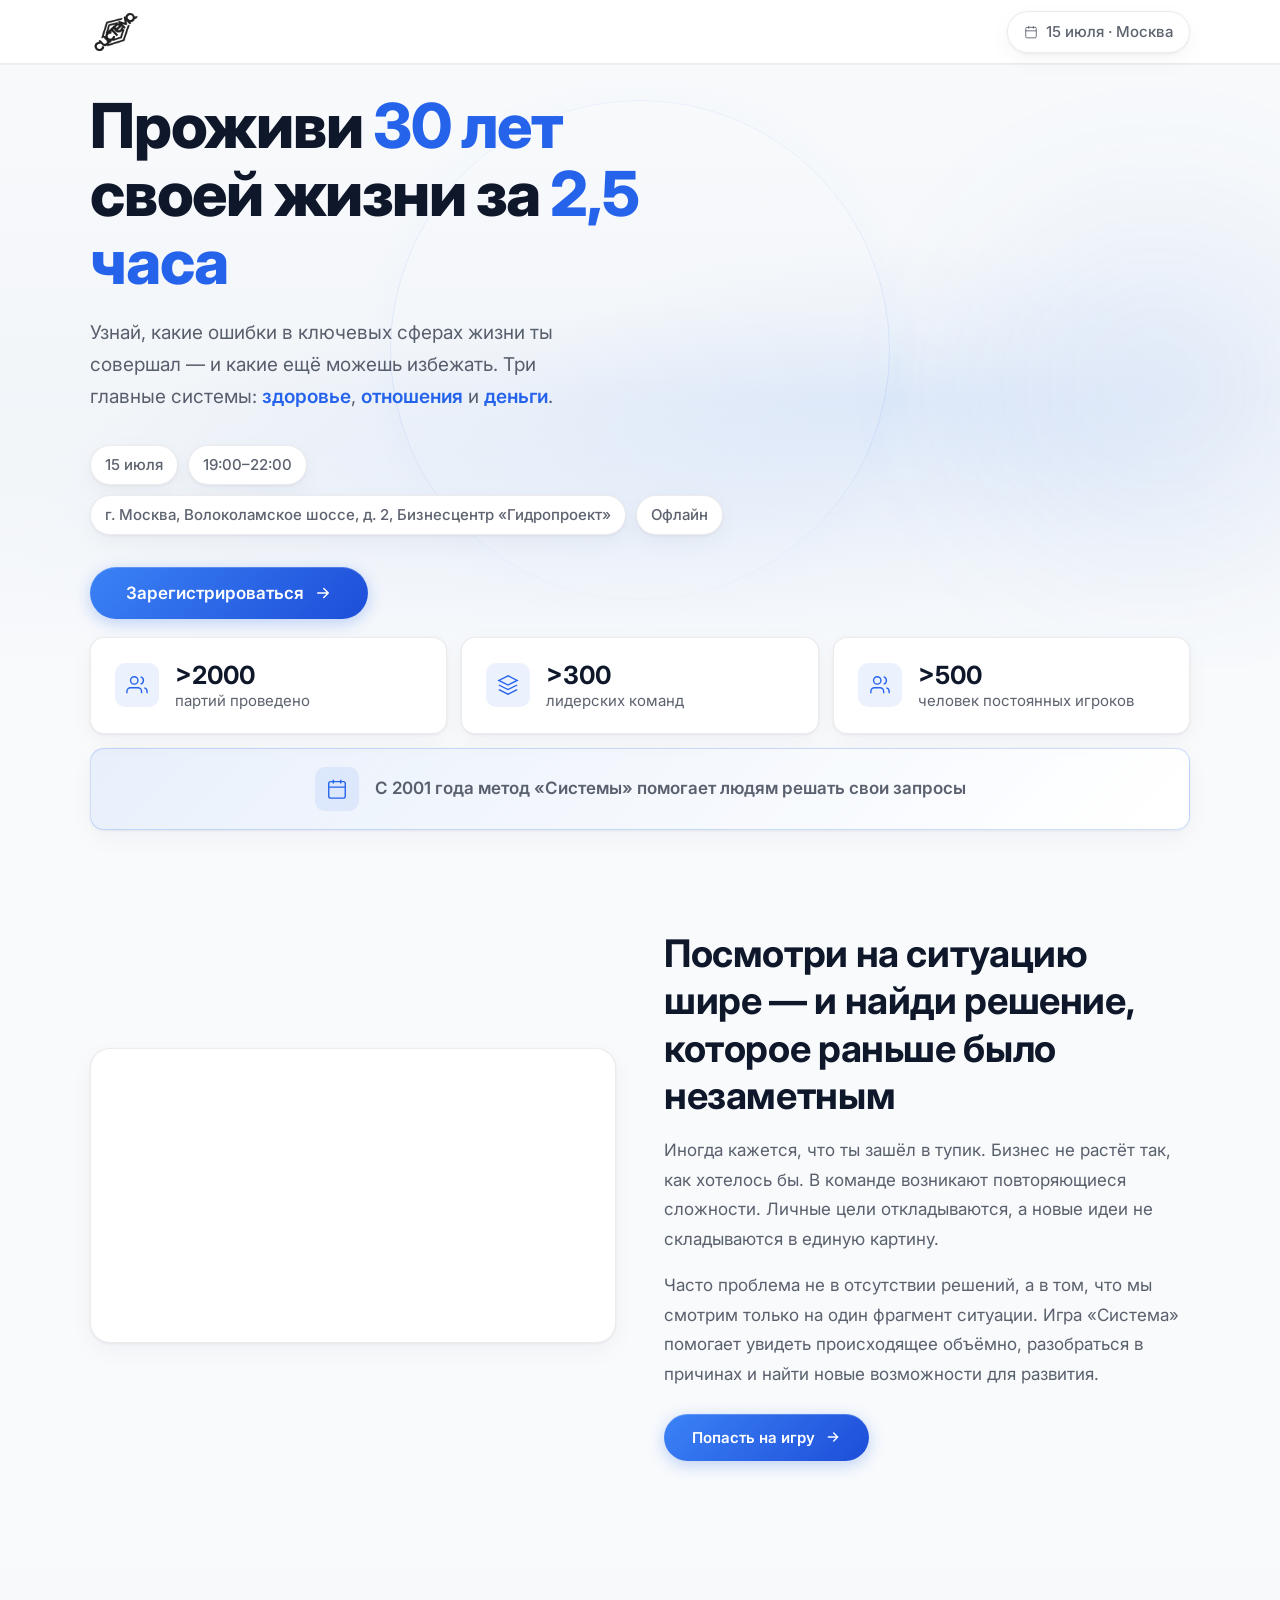
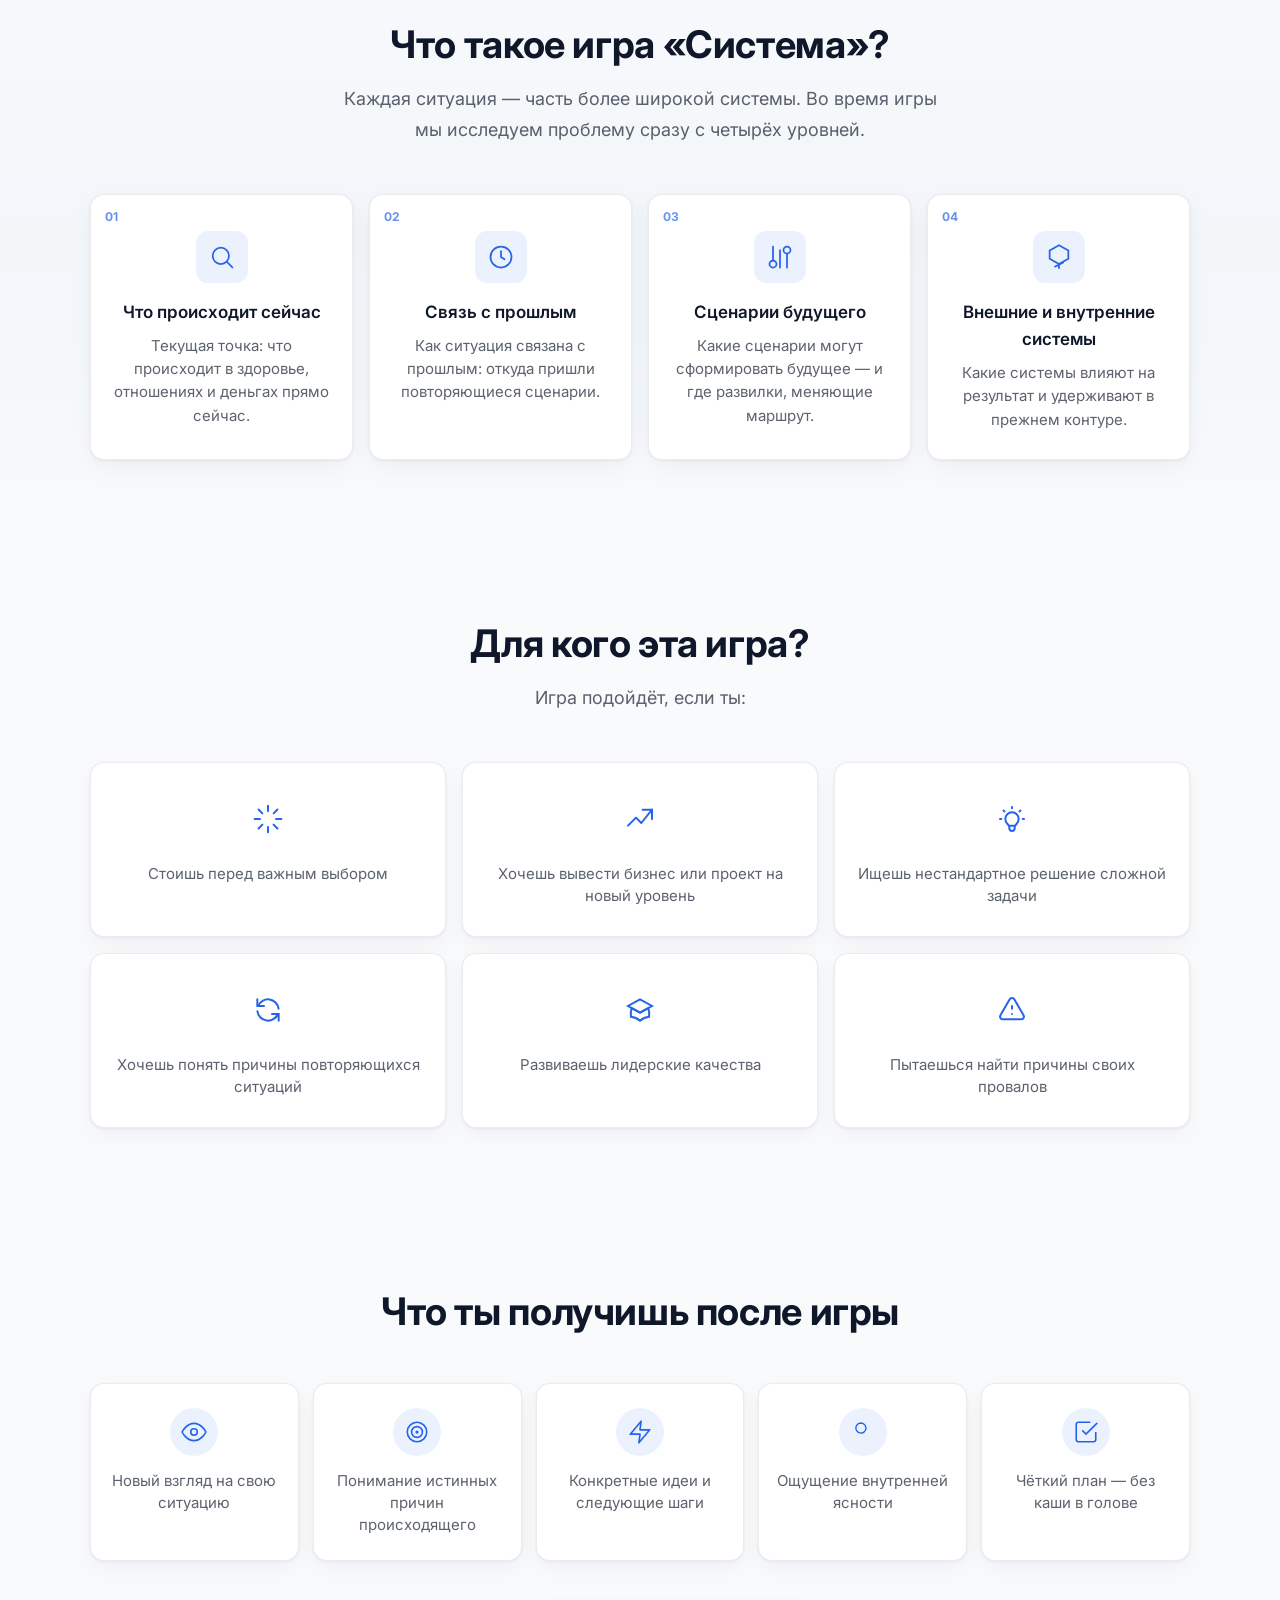
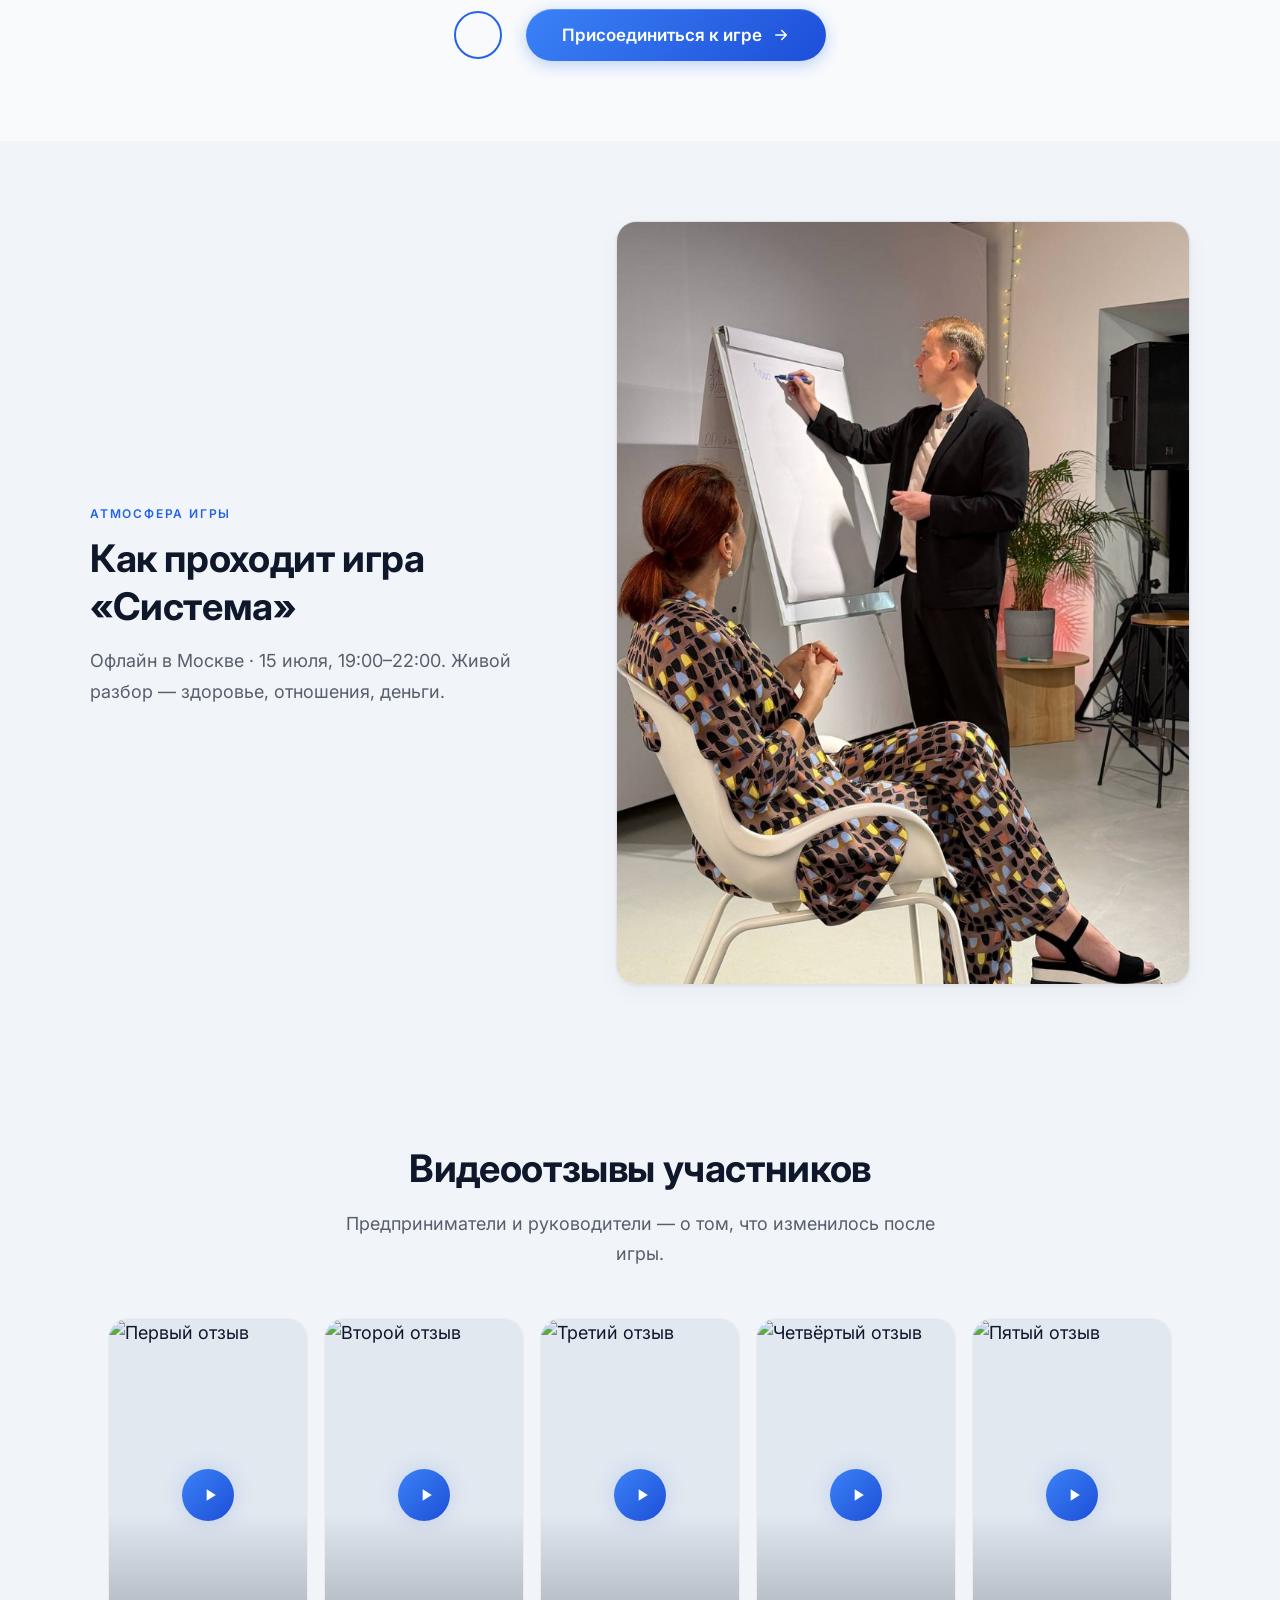
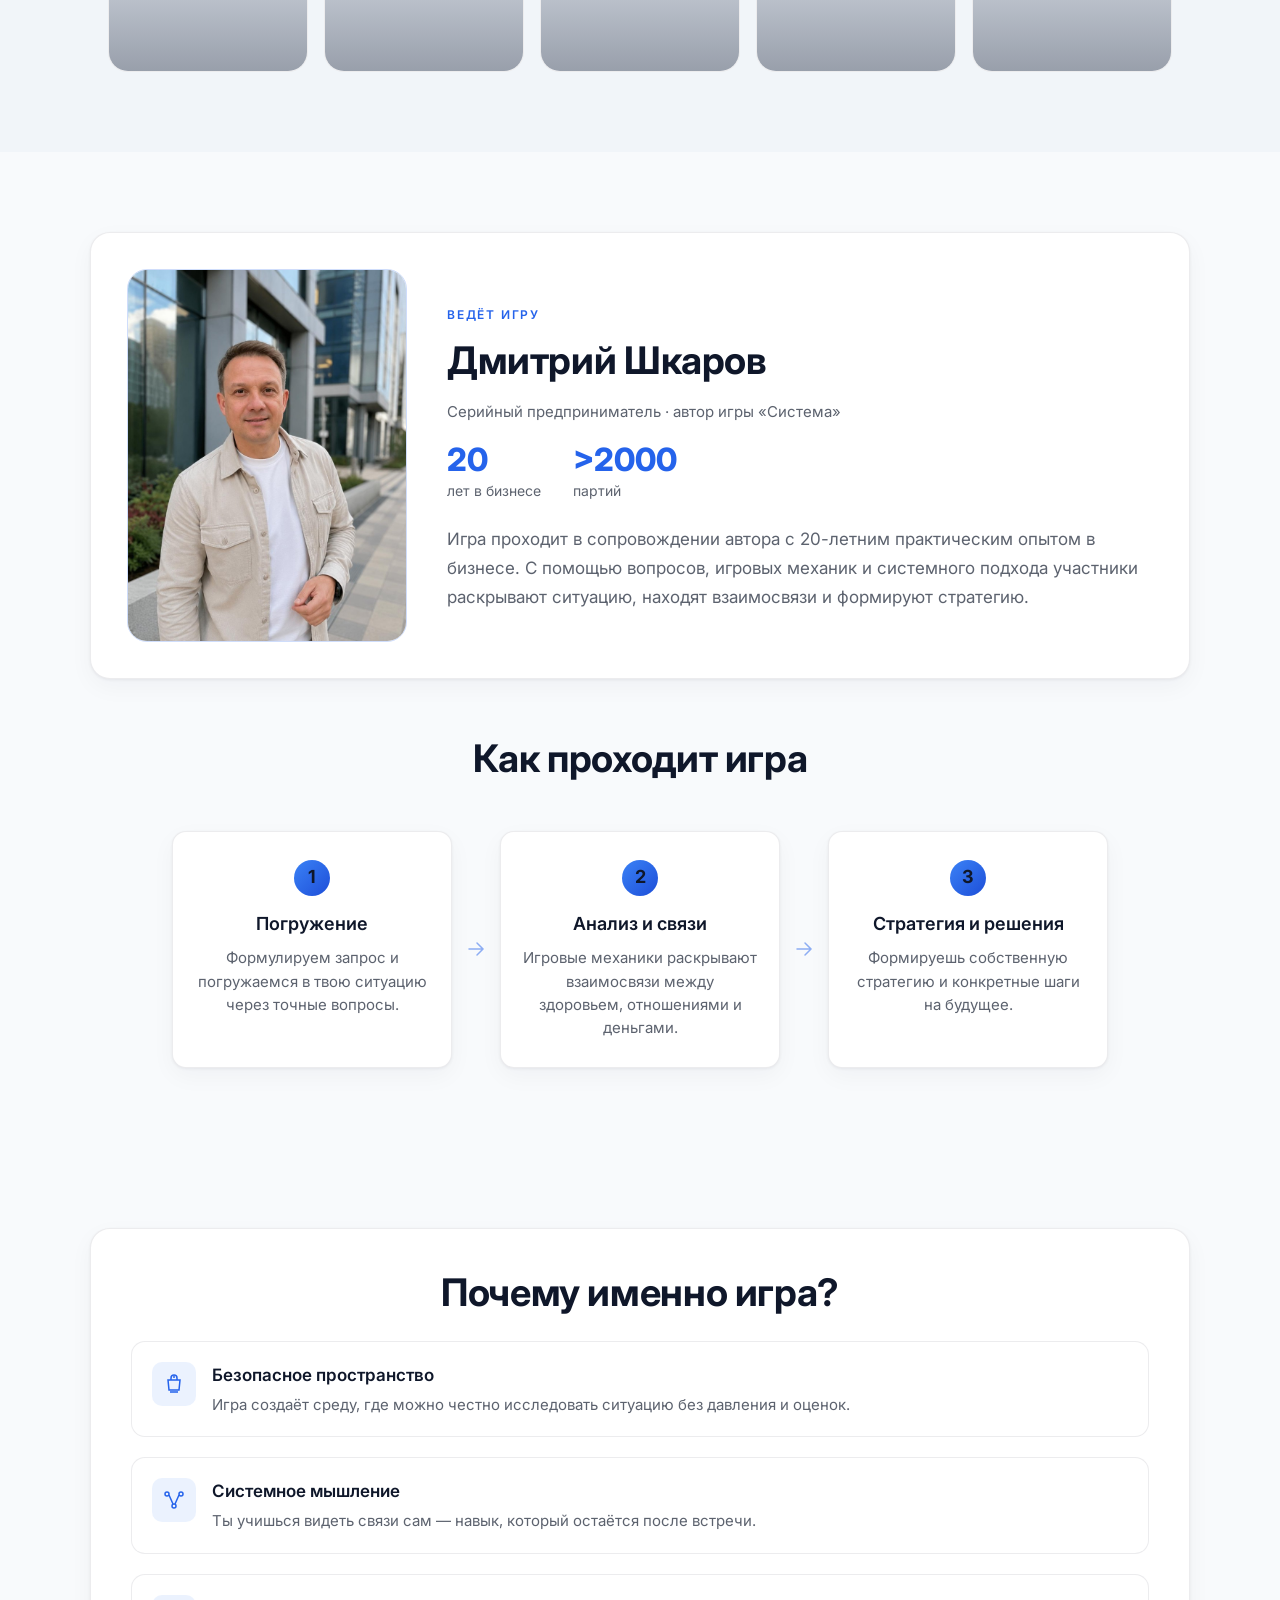
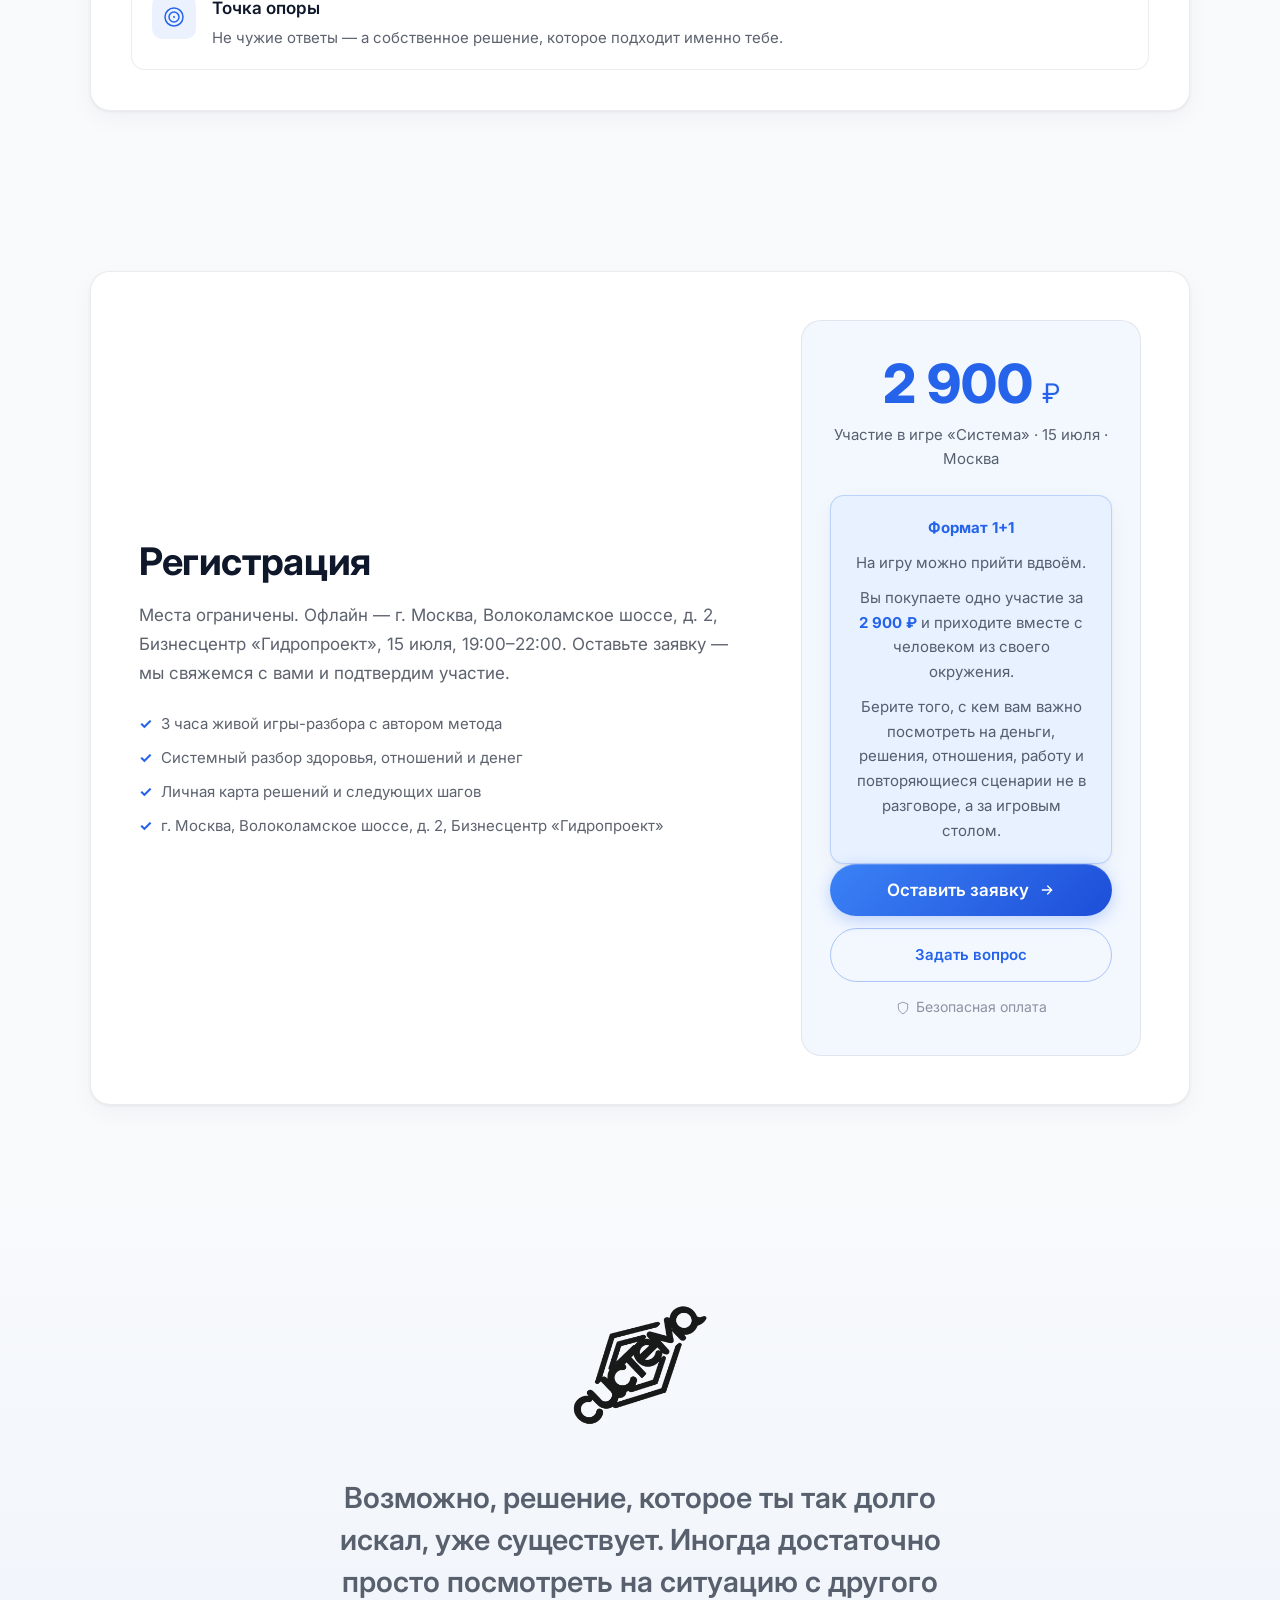
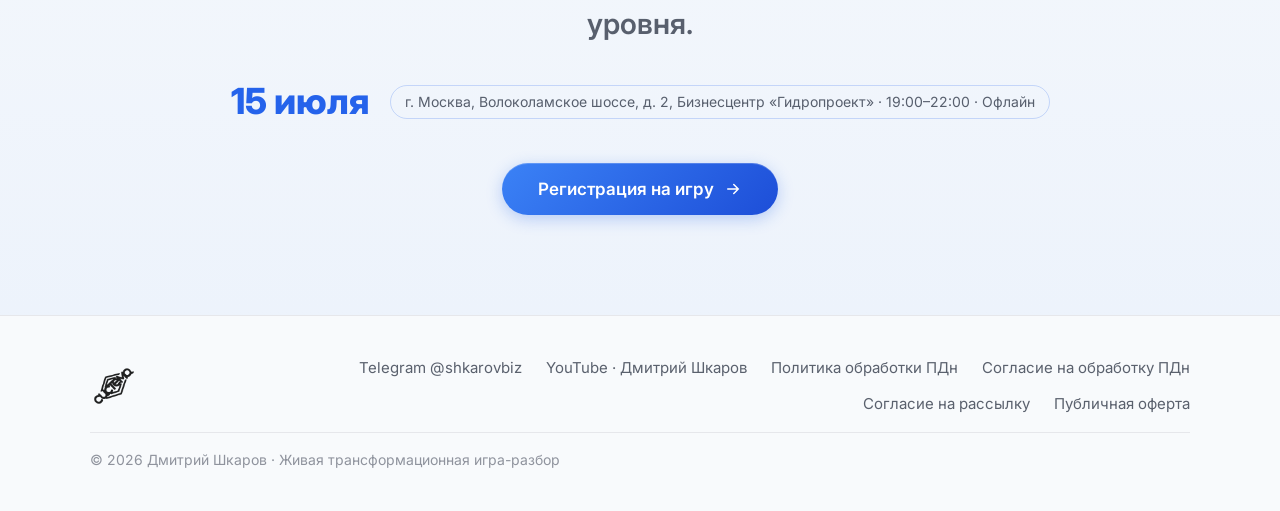
==== commit eb944617: "Move 1+1 format text to pricing card and remove pay button. Co-authored-by: Cursor <cursoragent@curs" ====
--- a/index.html
+++ b/index.html
@@ -422,24 +422,23 @@
               <li>Личная карта решений и следующих шагов</li>
               <li id="pricingLocation">г. Москва, Волоколамское шоссе, д. 2, Бизнесцентр «Гидропроект»</li>
             </ul>
-            <div class="pricing__referral">
+          </div>
+          <div class="pricing__action">
+            <div class="pricing__price">
+              <span class="pricing__amount" id="priceDisplay">2 900</span>
+              <span class="pricing__currency" id="currencyDisplay">₽</span>
+            </div>
+            <p class="pricing__note" id="priceLabel">Участие в игре «Система» · 15 июля · Москва</p>
+            <div class="pricing__referral pricing__referral--action">
               <p class="pricing__referral-lead"><strong>Формат 1+1</strong></p>
               <p>На игру можно прийти вдвоём.</p>
               <p>Вы покупаете одно участие за <strong id="pricingReferralPrice">2 900 ₽</strong> и приходите вместе с человеком из своего окружения.</p>
               <p>Берите того, с кем вам важно посмотреть на деньги, решения, отношения, работу и повторяющиеся сценарии не в разговоре, а за игровым столом.</p>
             </div>
-          </div>
-          <div class="pricing__action">
-            <div class="pricing__price">
-              <span class="pricing__amount" id="priceDisplay">2 900</span>
-              <span class="pricing__currency" id="currencyDisplay">₽</span>
-            </div>
-            <p class="pricing__note" id="priceLabel">Участие в игре «Система» · 15 июля · Москва</p>
             <button class="btn btn--primary btn--lg btn--full" data-modal-open>
               Оставить заявку
               <svg width="16" height="16" viewBox="0 0 24 24" fill="none"><path d="M5 12h14M13 6l6 6-6 6" stroke="currentColor" stroke-width="2" stroke-linecap="round"/></svg>
             </button>
-            <a class="btn btn--outline btn--full" href="https://shkarov-dmitrii.getplatinum.ru/payment/DbPtgtz" target="_blank" rel="noopener" id="linkPay" hidden>Оплатить участие</a>
             <a class="btn btn--outline btn--full" href="https://t.me/Shkarovbis" target="_blank" rel="noopener" id="linkAskQuestion">Задать вопрос</a>
             <p class="pricing__secure">
               <svg width="14" height="14" viewBox="0 0 24 24" fill="none"><path d="M12 22s8-4 8-10V5l-8-3-8 3v7c0 6 8 10 8 10z" stroke="currentColor" stroke-width="1.5"/></svg>
@@ -501,8 +500,11 @@
       <div class="modal__step" id="modalStep1">
         <h3 class="modal__title">Регистрация на игру</h3>
         <p class="modal__subtitle" id="modalSubtitle">«Система» · 15 июля · Москва · 19:00</p>
-        <div class="modal__referral modal__referral--compact">
-          <p><span class="modal__referral-badge">Приведи друга</span> Пригласите человека, которому «Система» будет полезна — участие для вас <strong>бесплатно</strong>. Без рекомендации — <strong id="modalReferralPrice">2 900 ₽</strong>.</p>
+        <div class="modal__referral">
+          <p class="modal__referral-lead"><strong>Формат 1+1</strong></p>
+          <p>На игру можно прийти вдвоём.</p>
+          <p>Вы покупаете одно участие за <strong id="modalReferralPrice">2 900 ₽</strong> и приходите вместе с человеком из своего окружения.</p>
+          <p>Берите того, с кем вам важно посмотреть на деньги, решения, отношения, работу и повторяющиеся сценарии не в разговоре, а за игровым столом.</p>
         </div>
         <form class="modal__form" id="regForm">
           <label class="field"><span>Имя</span><input type="text" name="name" required placeholder="Ваше имя"></label>
--- a/styles.css
+++ b/styles.css
@@ -1017,15 +1017,18 @@
 
 .pricing__referral p:last-child { margin-bottom: 0; }
 
-.pricing__referral-lead { font-size: var(--fs-md); color: var(--text); }
-
-.pricing__referral-benefit strong {
+.pricing__referral-lead {
+  font-size: var(--fs-md);
+  color: var(--text);
+  margin-bottom: 4px;
+}
+
+.pricing__referral-lead strong {
   color: var(--blue);
   font-weight: 700;
-  letter-spacing: 0.02em;
-}
-
-.pricing__referral-price strong {
+}
+
+.pricing__referral strong {
   color: var(--blue);
   font-weight: 700;
 }
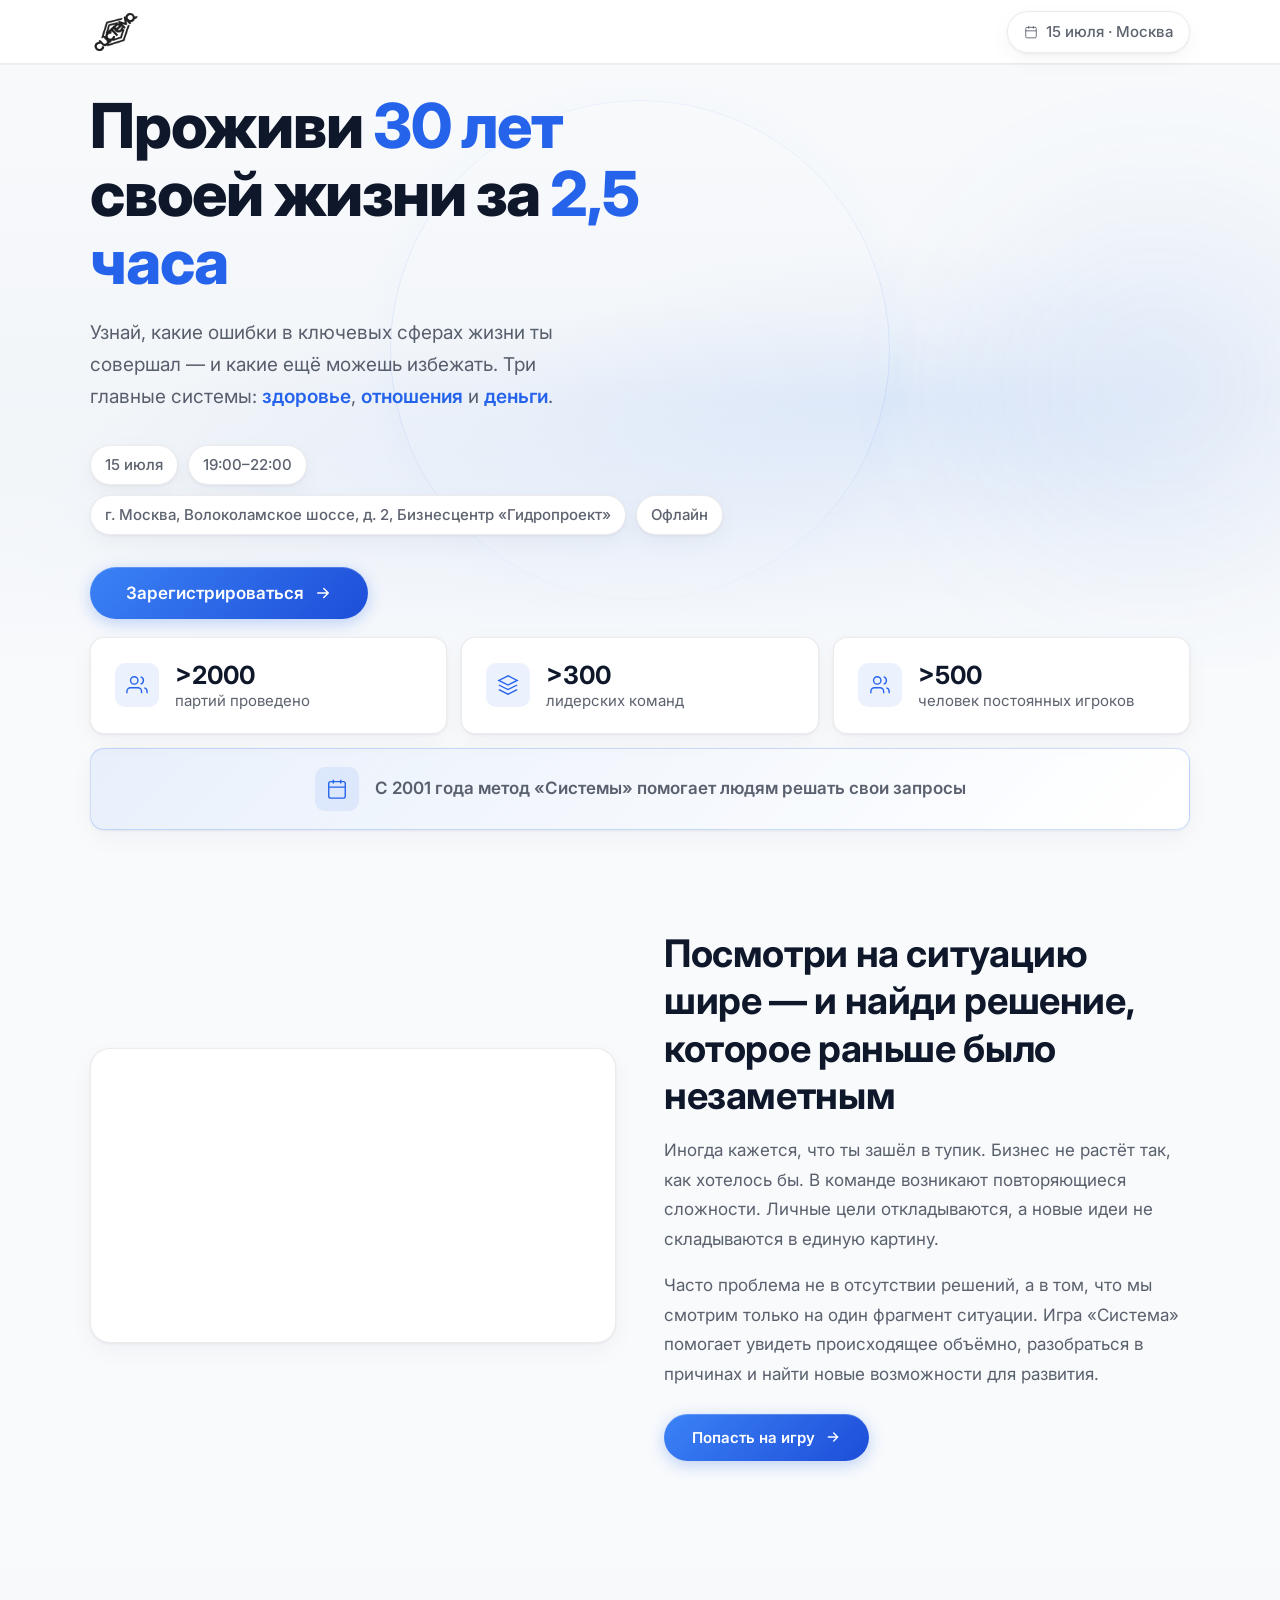
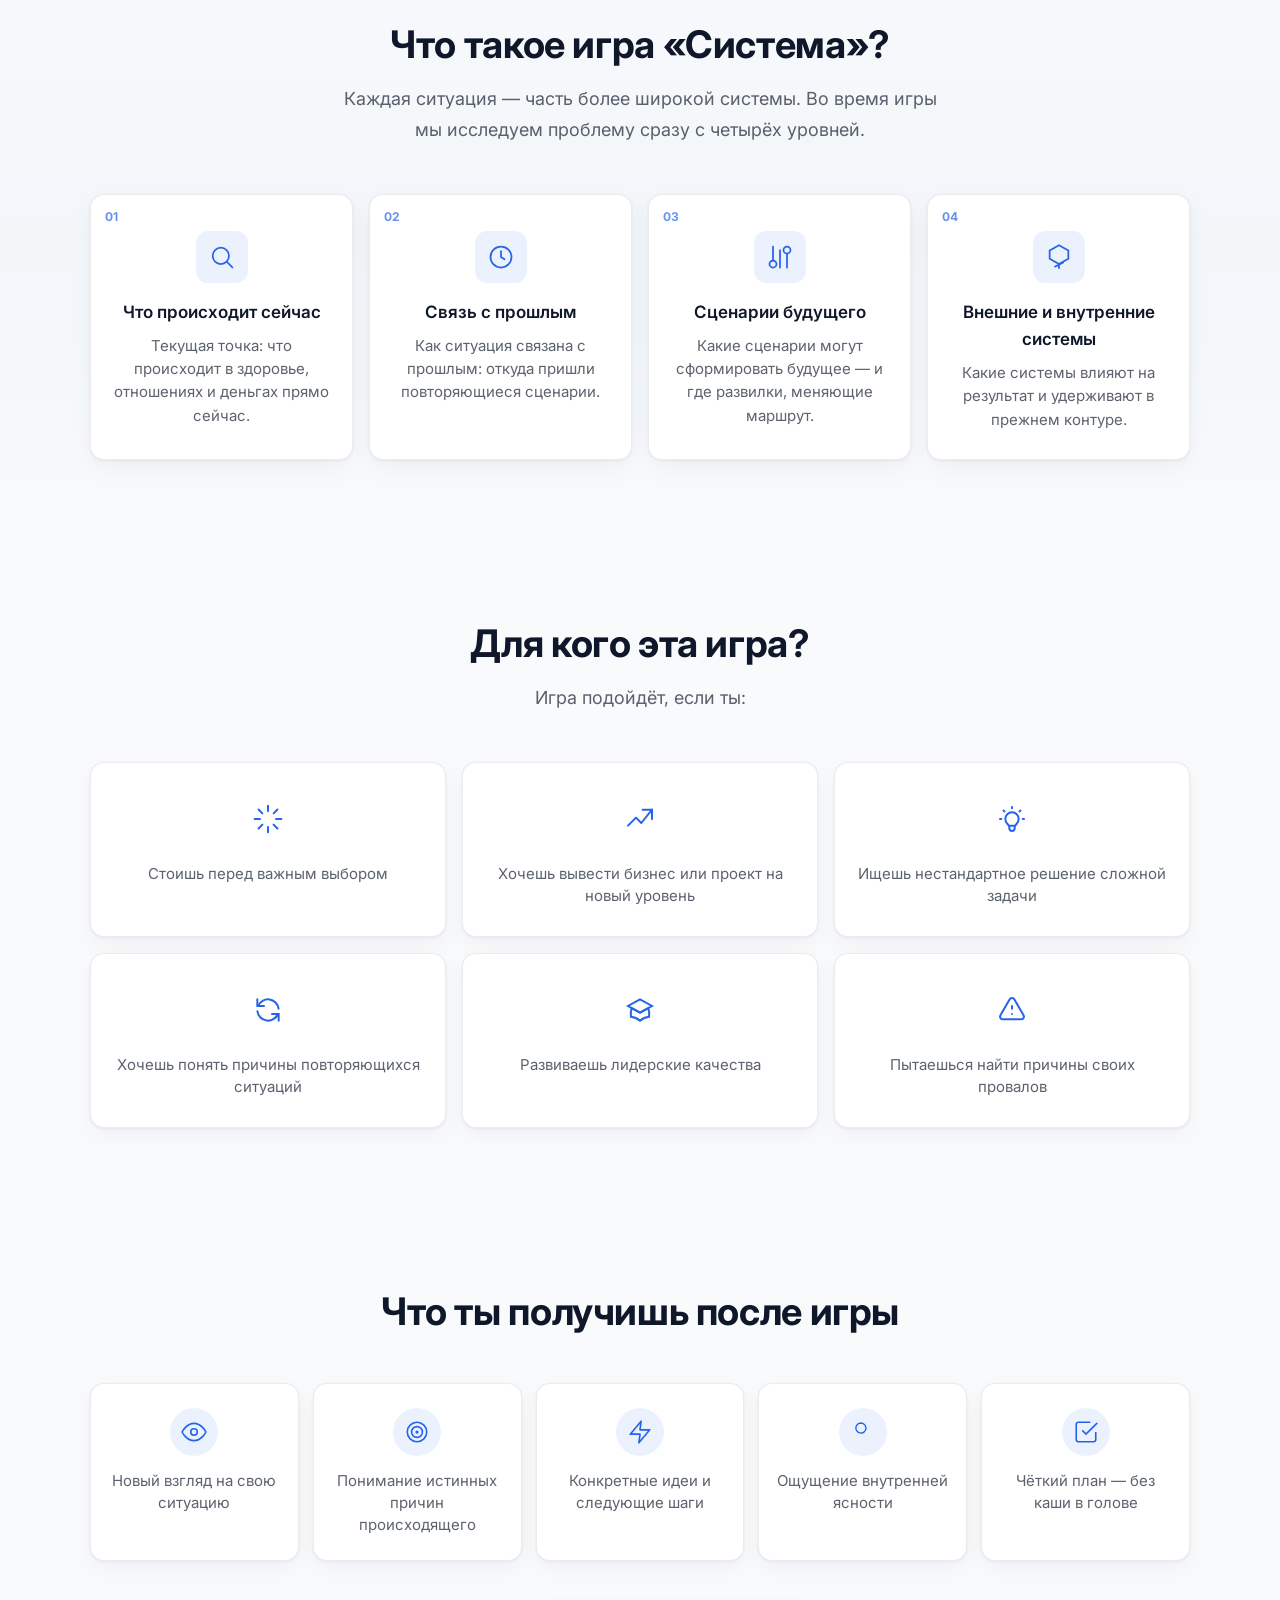
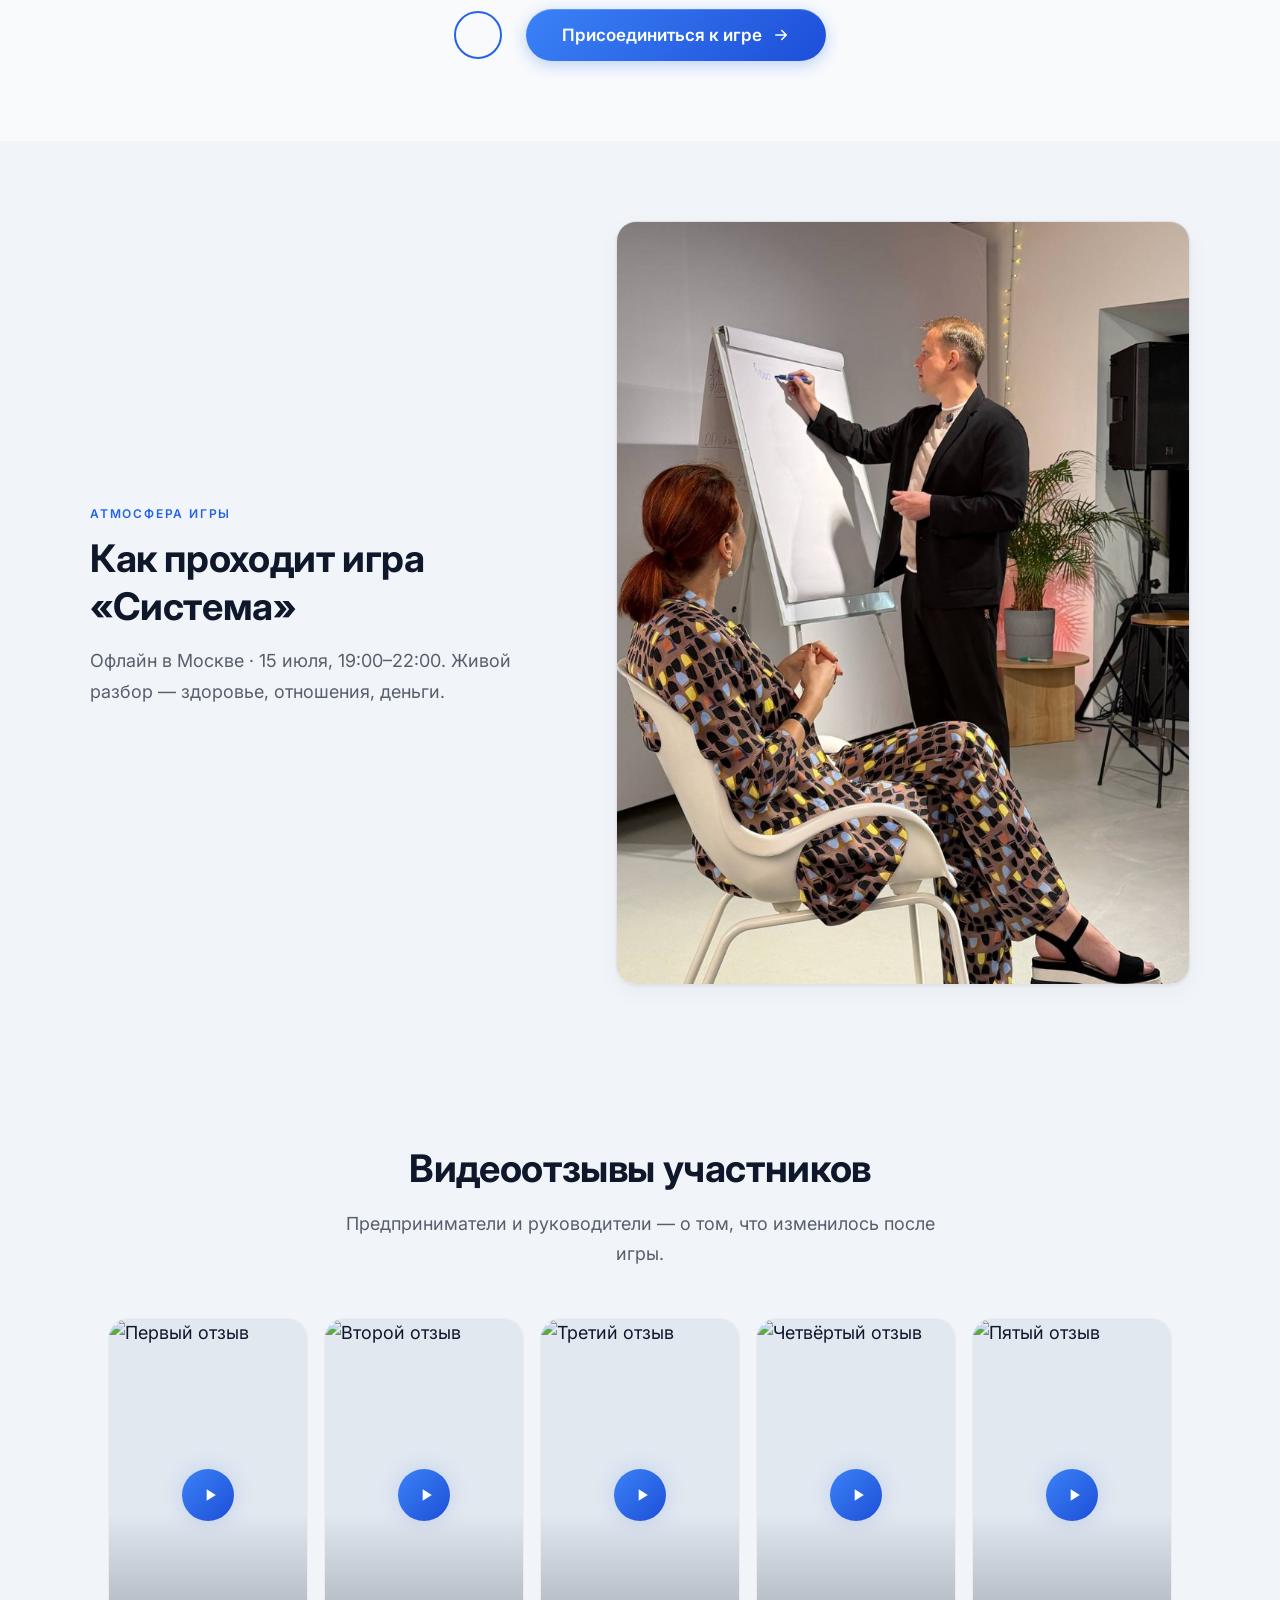
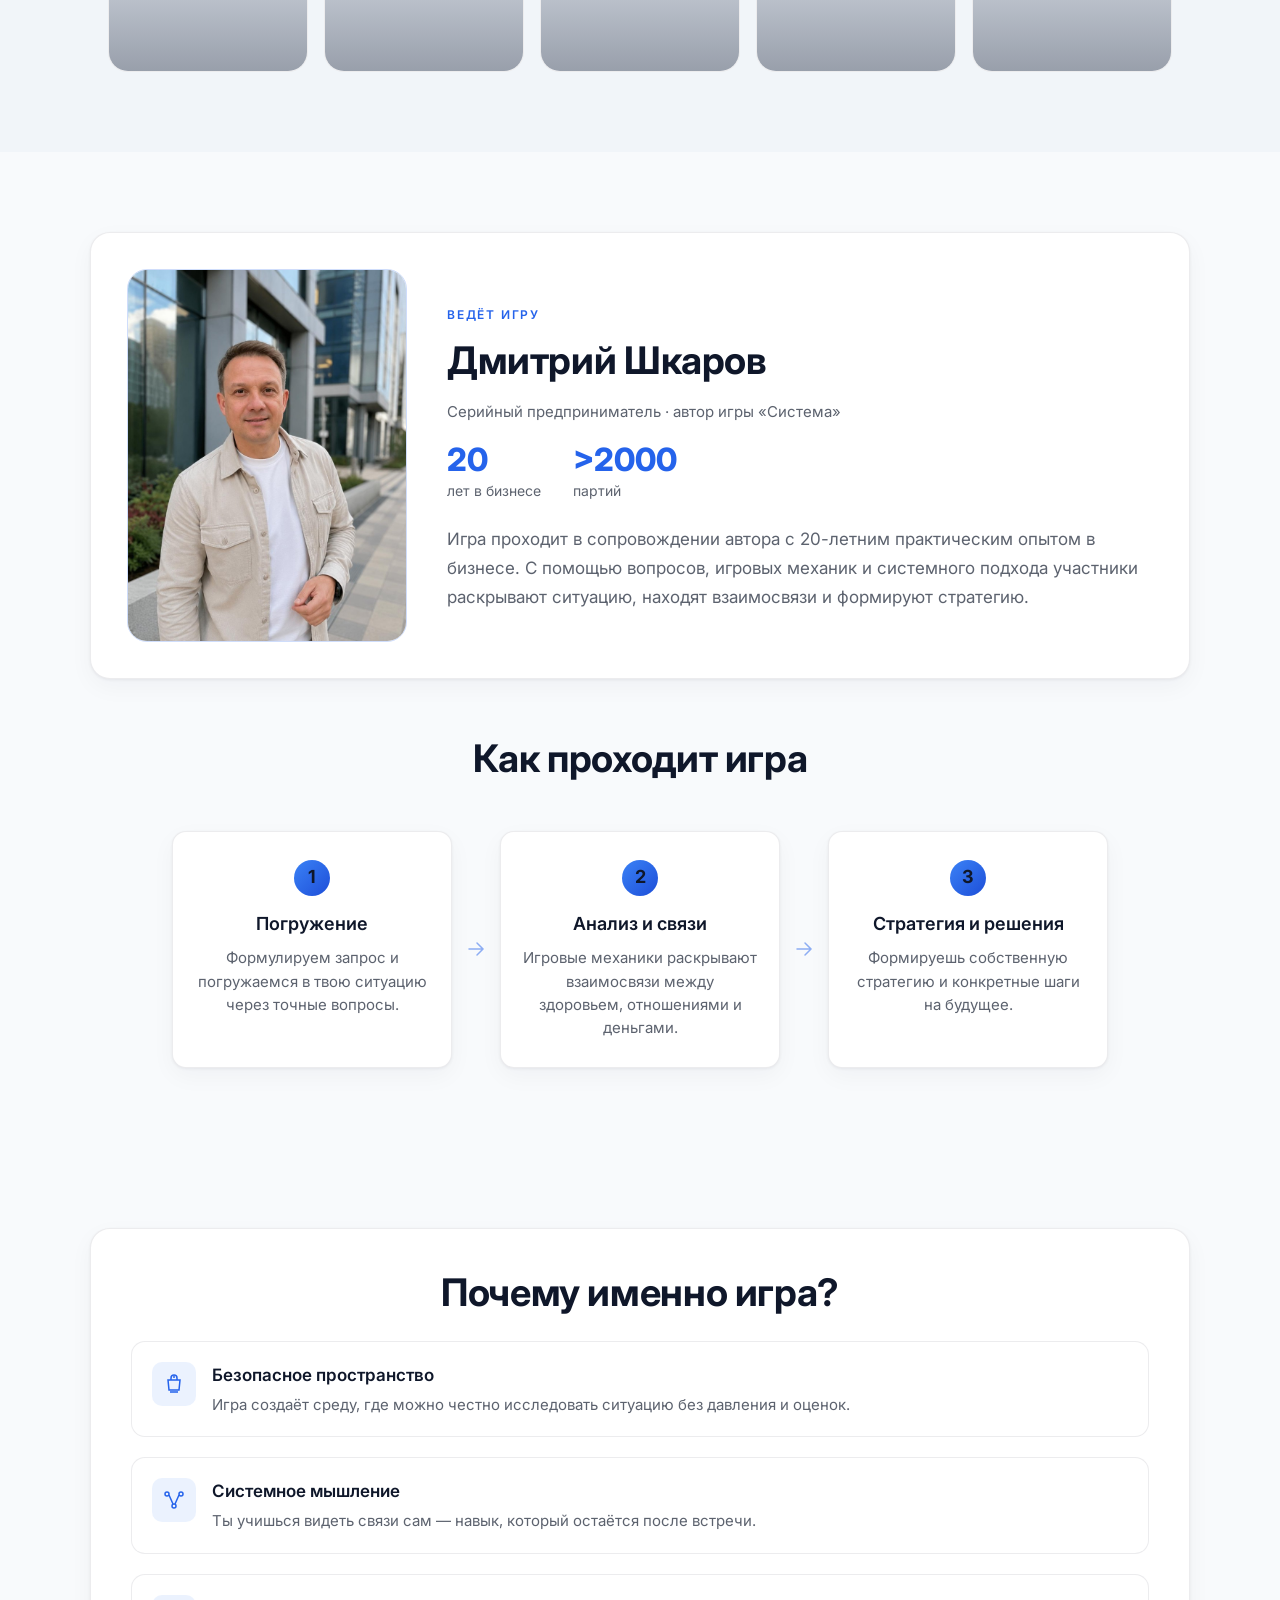
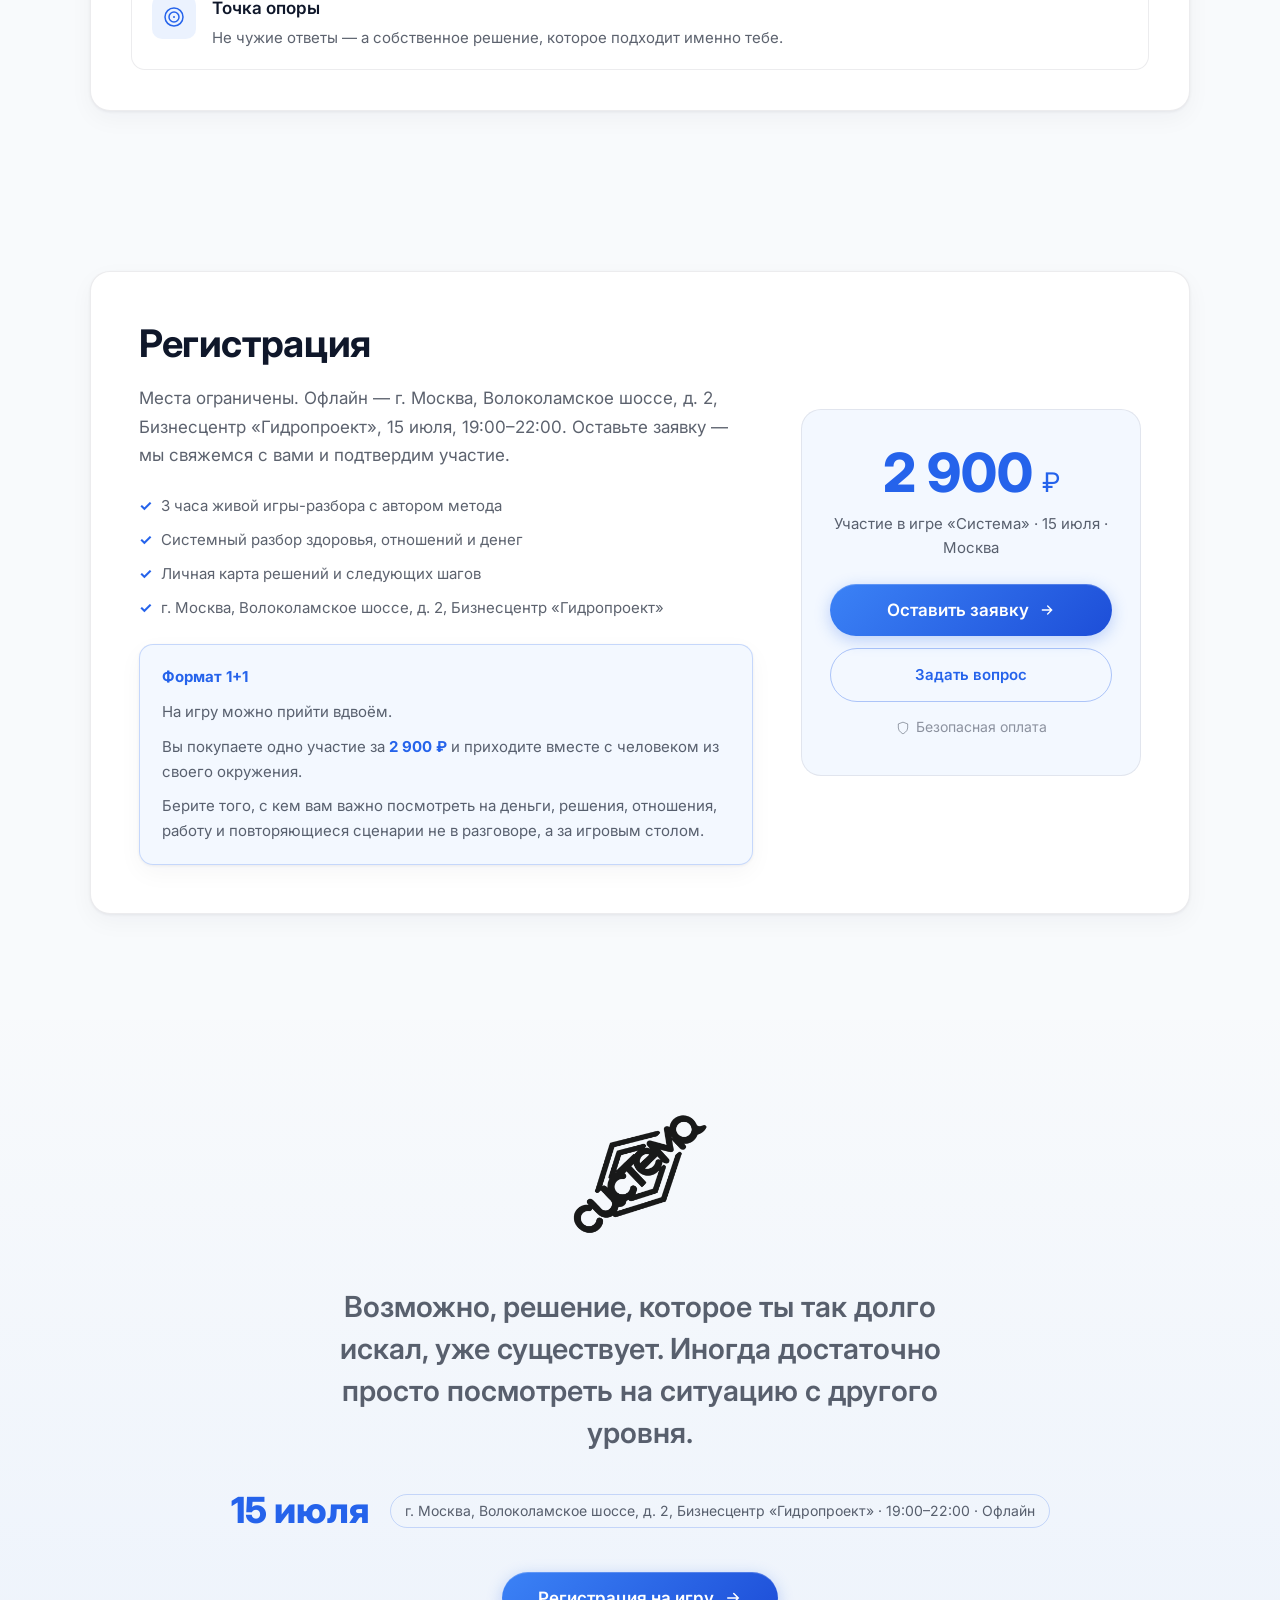
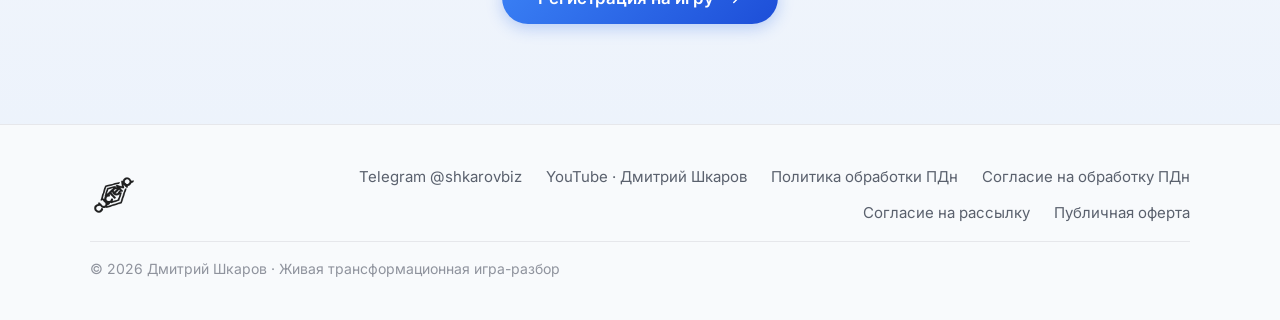
==== commit aa30127e: "Move 1+1 format text back under registration section. Co-authored-by: Cursor <cursoragent@cursor.com" ====
--- a/index.html
+++ b/index.html
@@ -422,6 +422,12 @@
               <li>Личная карта решений и следующих шагов</li>
               <li id="pricingLocation">г. Москва, Волоколамское шоссе, д. 2, Бизнесцентр «Гидропроект»</li>
             </ul>
+            <div class="pricing__referral">
+              <p class="pricing__referral-lead"><strong>Формат 1+1</strong></p>
+              <p>На игру можно прийти вдвоём.</p>
+              <p>Вы покупаете одно участие за <strong id="pricingReferralPrice">2 900 ₽</strong> и приходите вместе с человеком из своего окружения.</p>
+              <p>Берите того, с кем вам важно посмотреть на деньги, решения, отношения, работу и повторяющиеся сценарии не в разговоре, а за игровым столом.</p>
+            </div>
           </div>
           <div class="pricing__action">
             <div class="pricing__price">
@@ -429,12 +435,6 @@
               <span class="pricing__currency" id="currencyDisplay">₽</span>
             </div>
             <p class="pricing__note" id="priceLabel">Участие в игре «Система» · 15 июля · Москва</p>
-            <div class="pricing__referral pricing__referral--action">
-              <p class="pricing__referral-lead"><strong>Формат 1+1</strong></p>
-              <p>На игру можно прийти вдвоём.</p>
-              <p>Вы покупаете одно участие за <strong id="pricingReferralPrice">2 900 ₽</strong> и приходите вместе с человеком из своего окружения.</p>
-              <p>Берите того, с кем вам важно посмотреть на деньги, решения, отношения, работу и повторяющиеся сценарии не в разговоре, а за игровым столом.</p>
-            </div>
             <button class="btn btn--primary btn--lg btn--full" data-modal-open>
               Оставить заявку
               <svg width="16" height="16" viewBox="0 0 24 24" fill="none"><path d="M5 12h14M13 6l6 6-6 6" stroke="currentColor" stroke-width="2" stroke-linecap="round"/></svg>
--- a/styles.css
+++ b/styles.css
@@ -1043,8 +1043,6 @@
 
 .pricing__action #linkAskQuestion { margin-top: 12px; }
 
-.pricing__action #linkPay { margin-top: 12px; }
-
 .pricing__pay-note {
   font-size: var(--fs-xs);
   color: var(--text-dim);
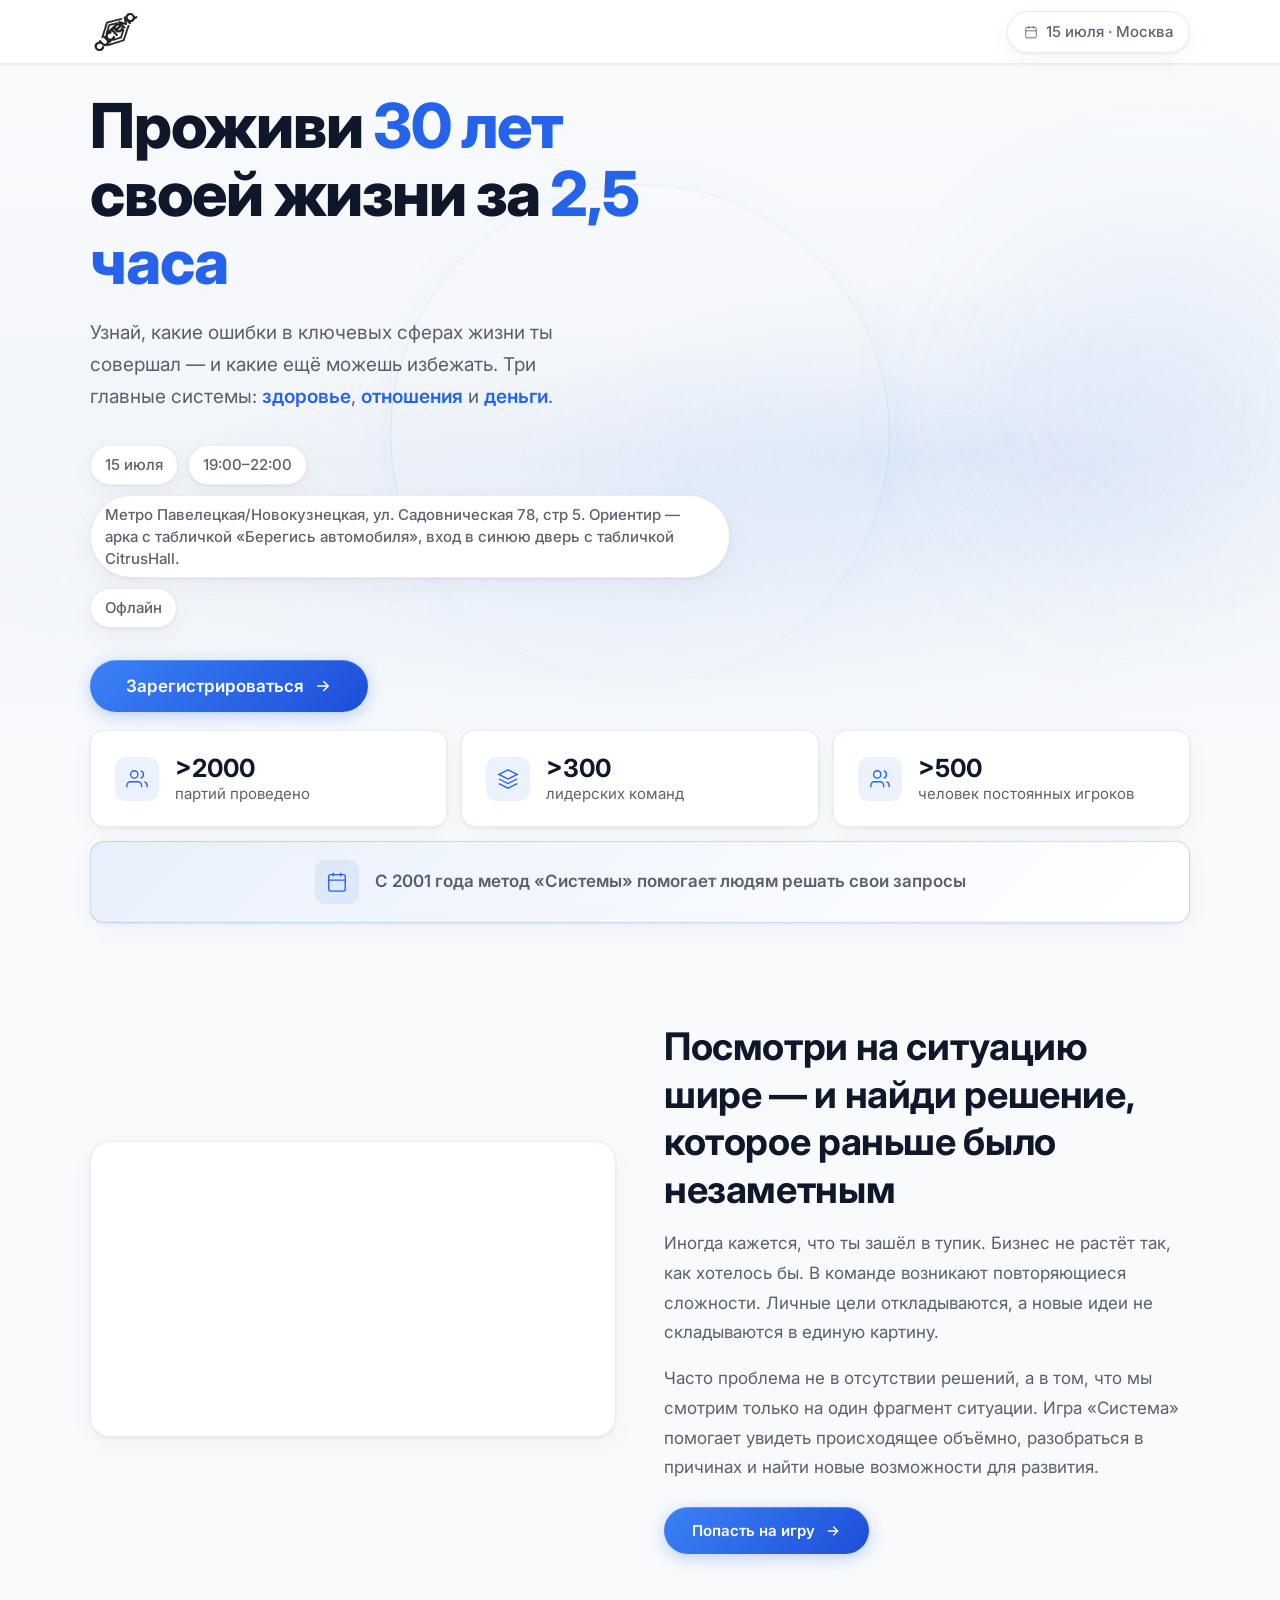
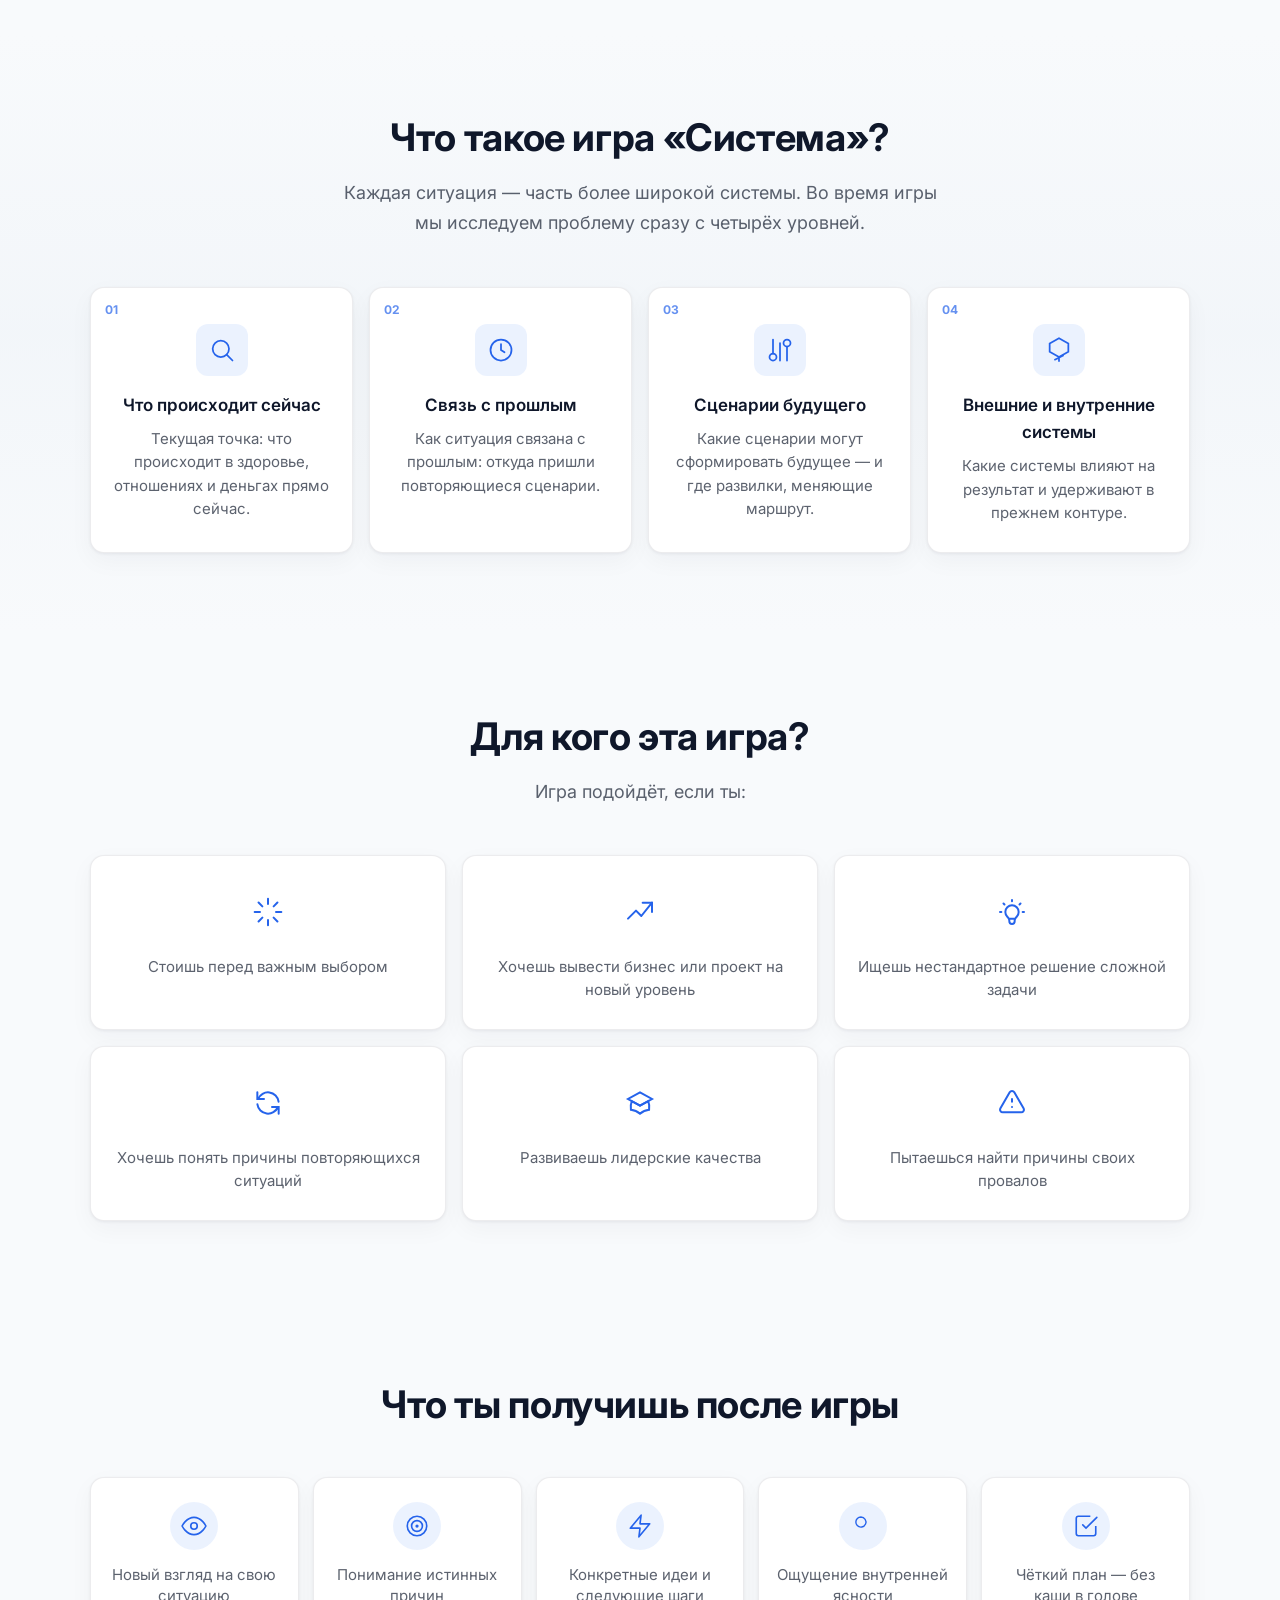
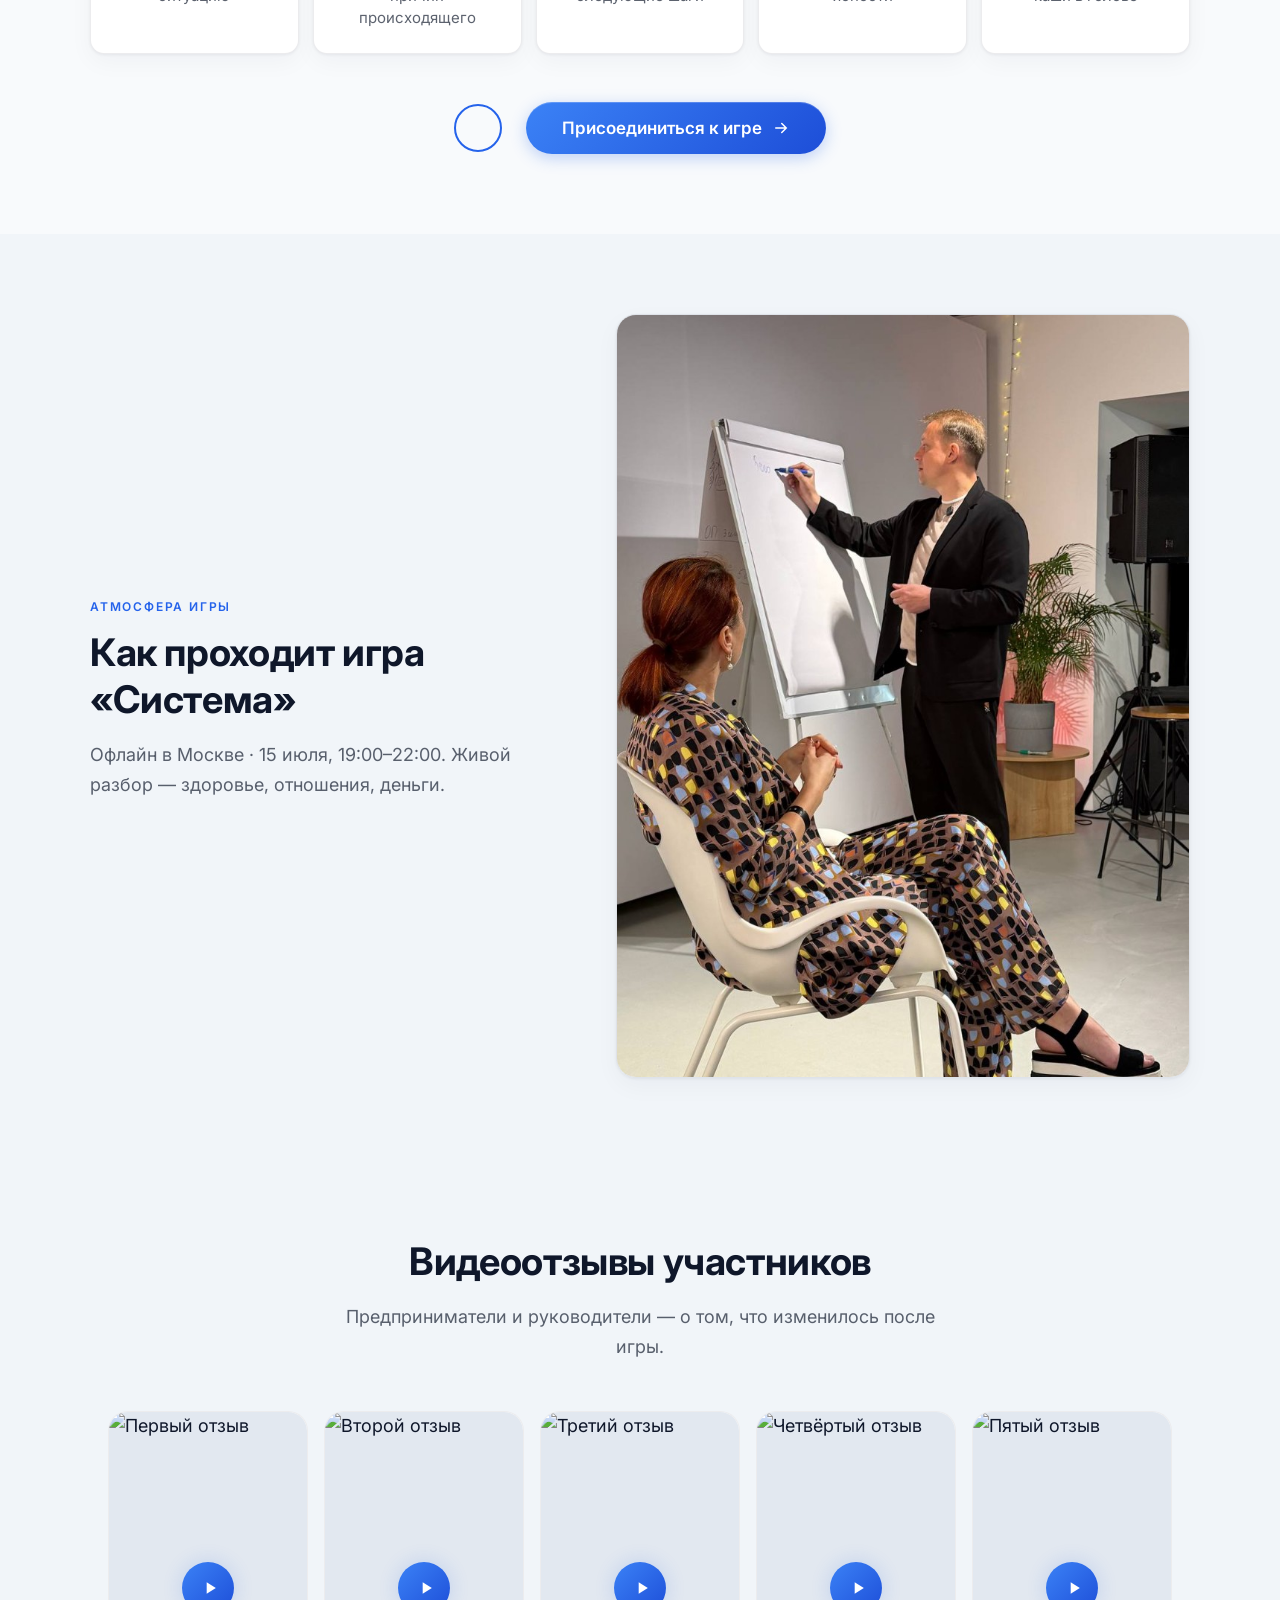
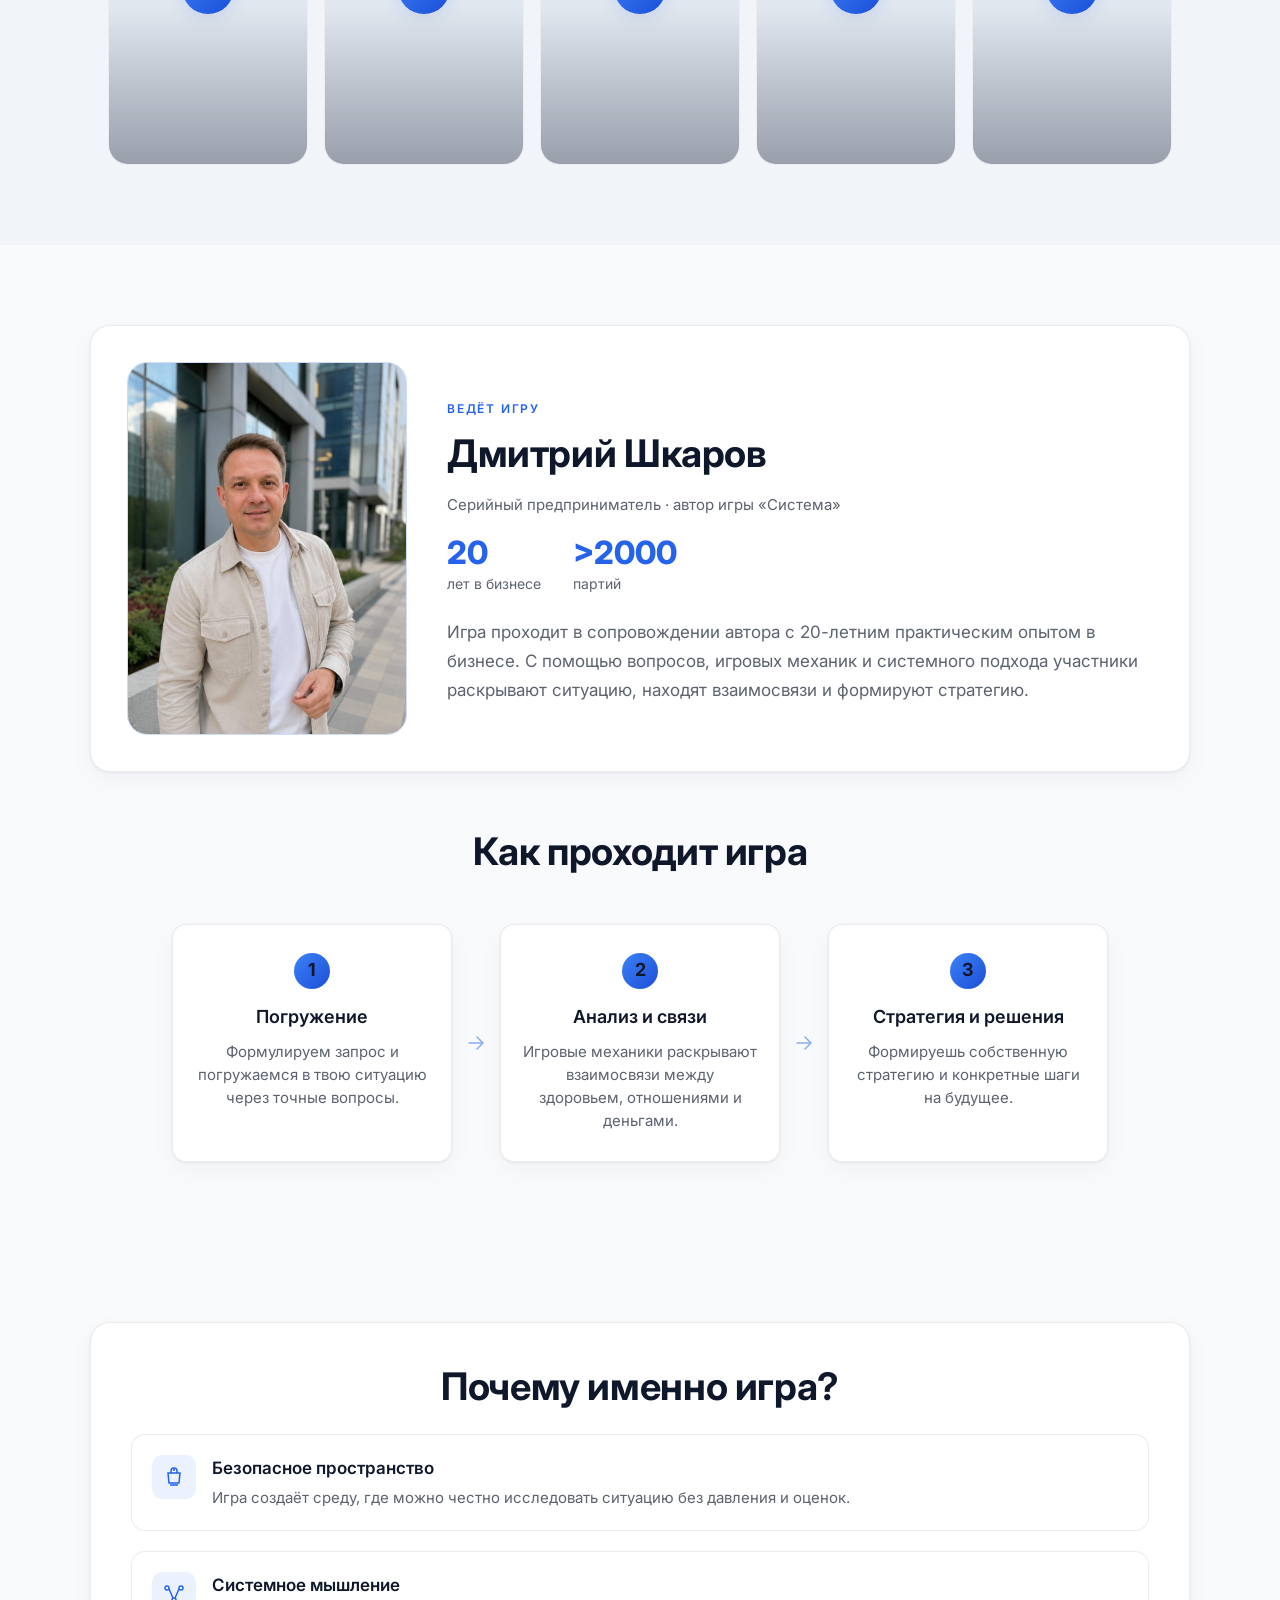
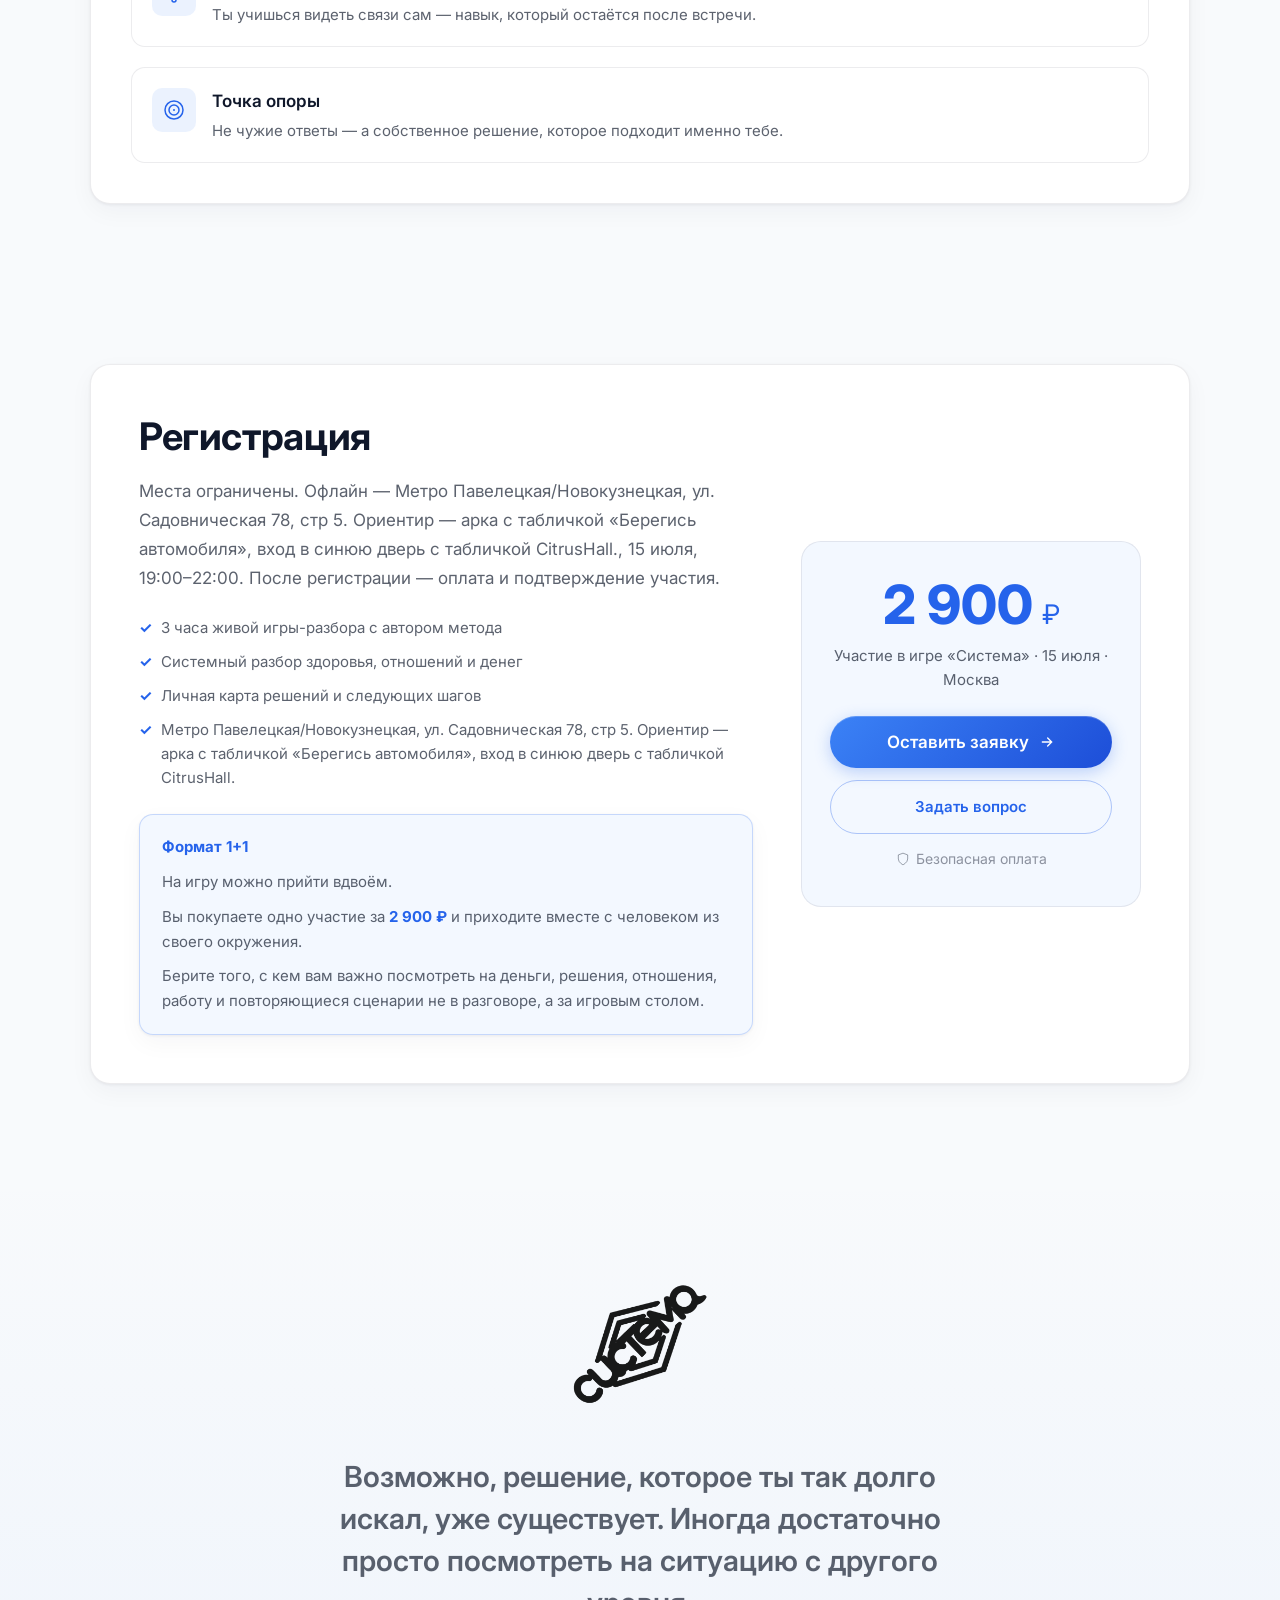
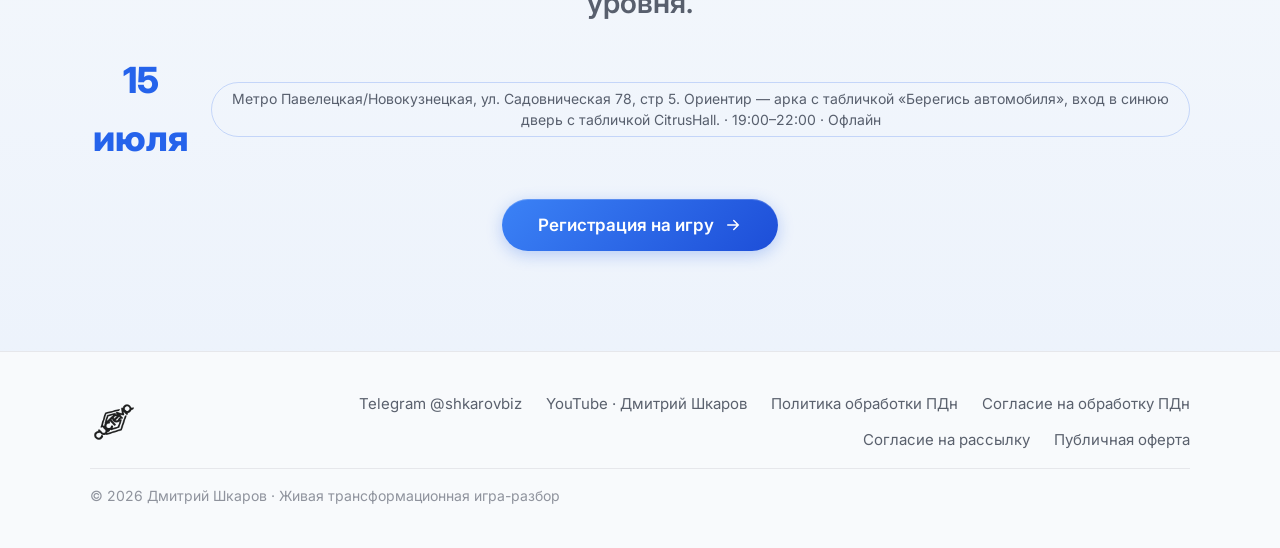
==== commit 898c0c20: "обновлён адрес площадки" ====
--- a/index.html
+++ b/index.html
@@ -420,7 +420,7 @@
               <li>3 часа живой игры-разбора с автором метода</li>
               <li>Системный разбор здоровья, отношений и денег</li>
               <li>Личная карта решений и следующих шагов</li>
-              <li id="pricingLocation">г. Москва, Волоколамское шоссе, д. 2, Бизнесцентр «Гидропроект»</li>
+              <li id="pricingLocation">Метро Павелецкая/Новокузнецкая, ул. Садовническая 78, стр 5. Ориентир — арка с табличкой «Берегись автомобиля», вход в синюю дверь с табличкой CitrusHall.</li>
             </ul>
             <div class="pricing__referral">
               <p class="pricing__referral-lead"><strong>Формат 1+1</strong></p>
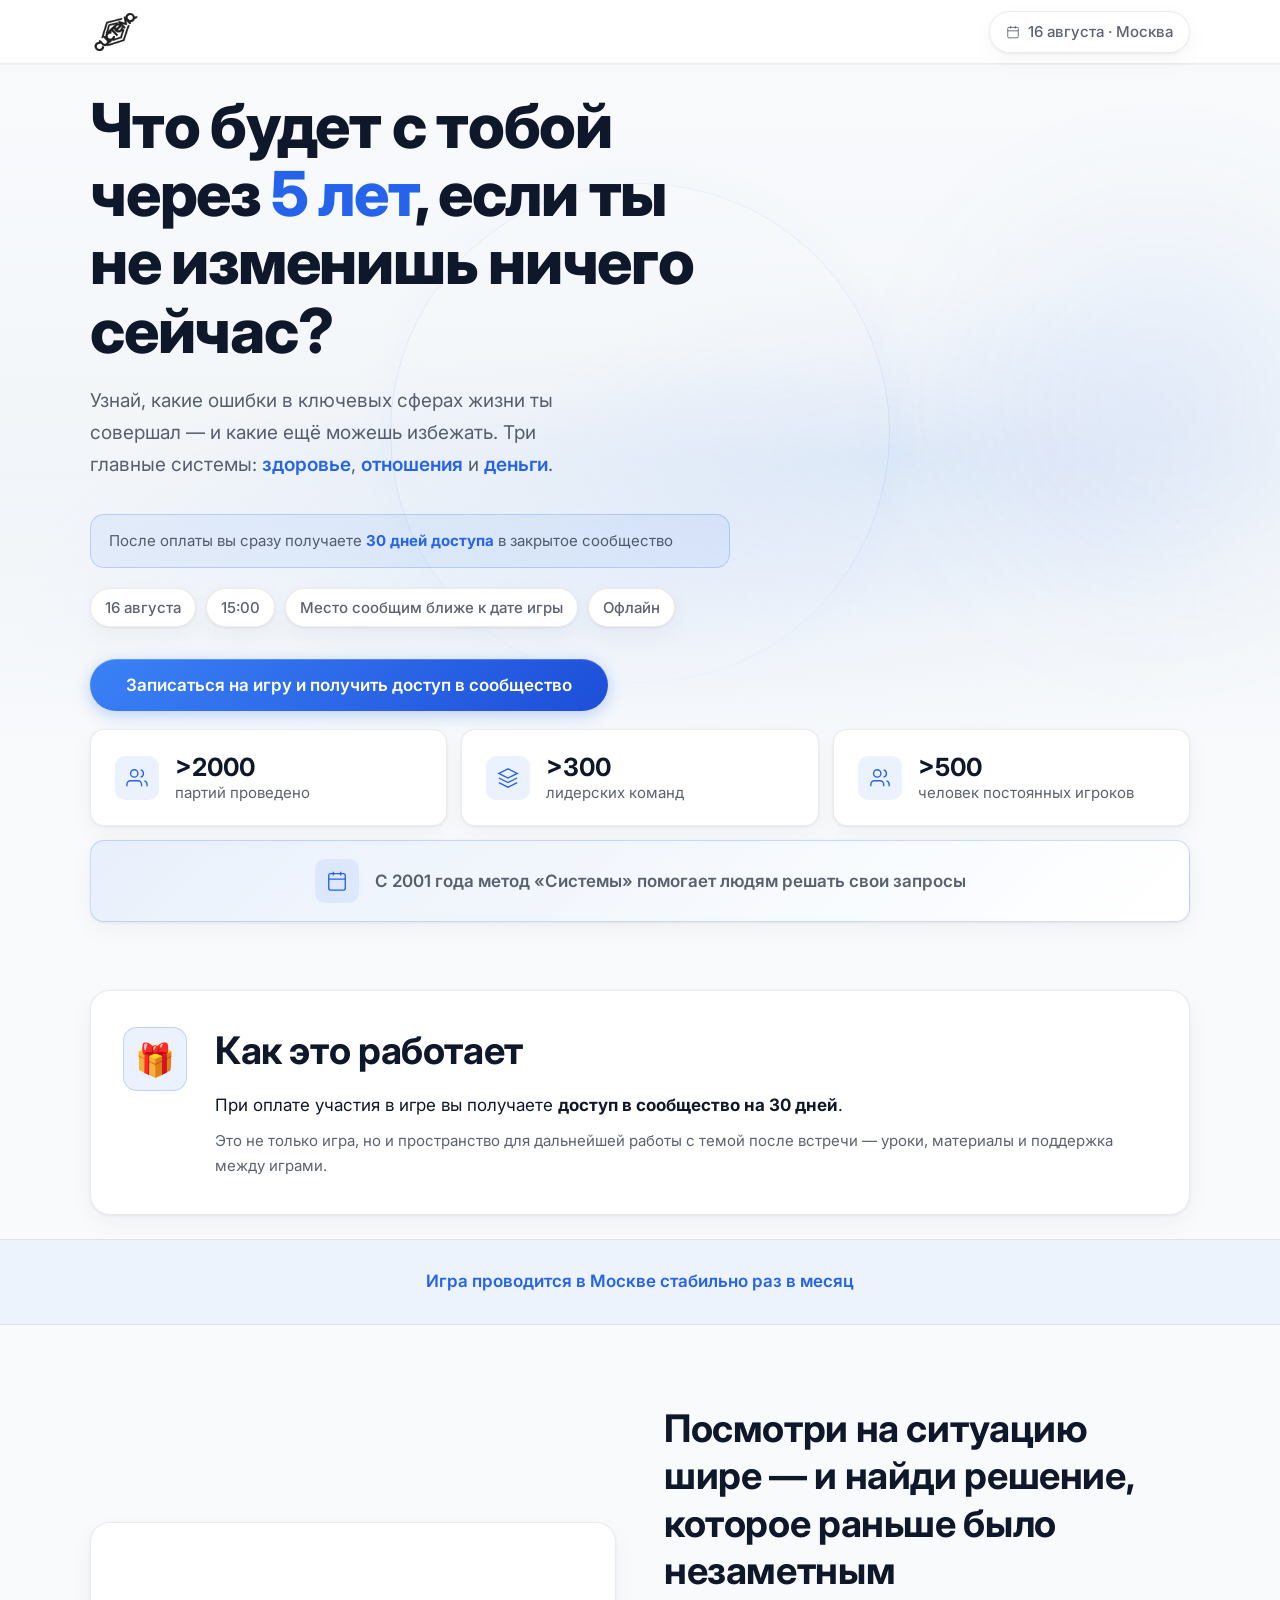
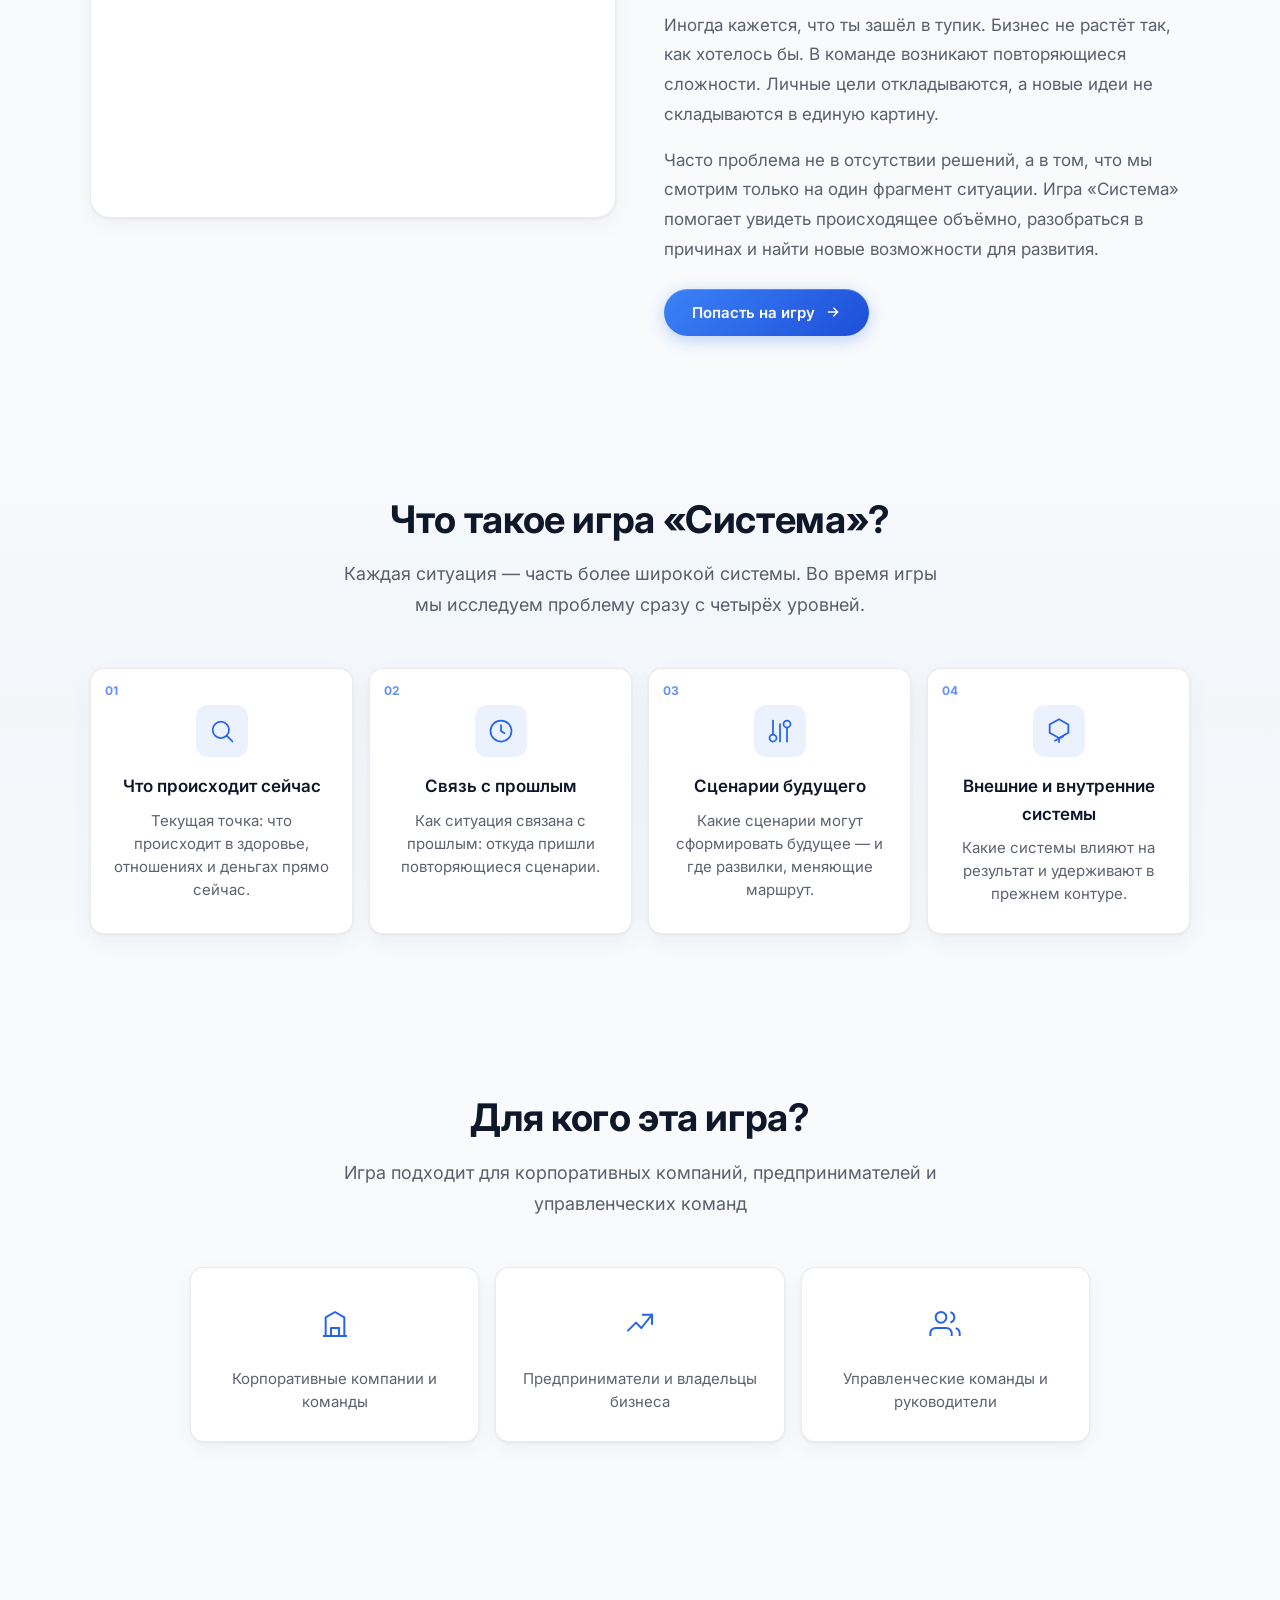
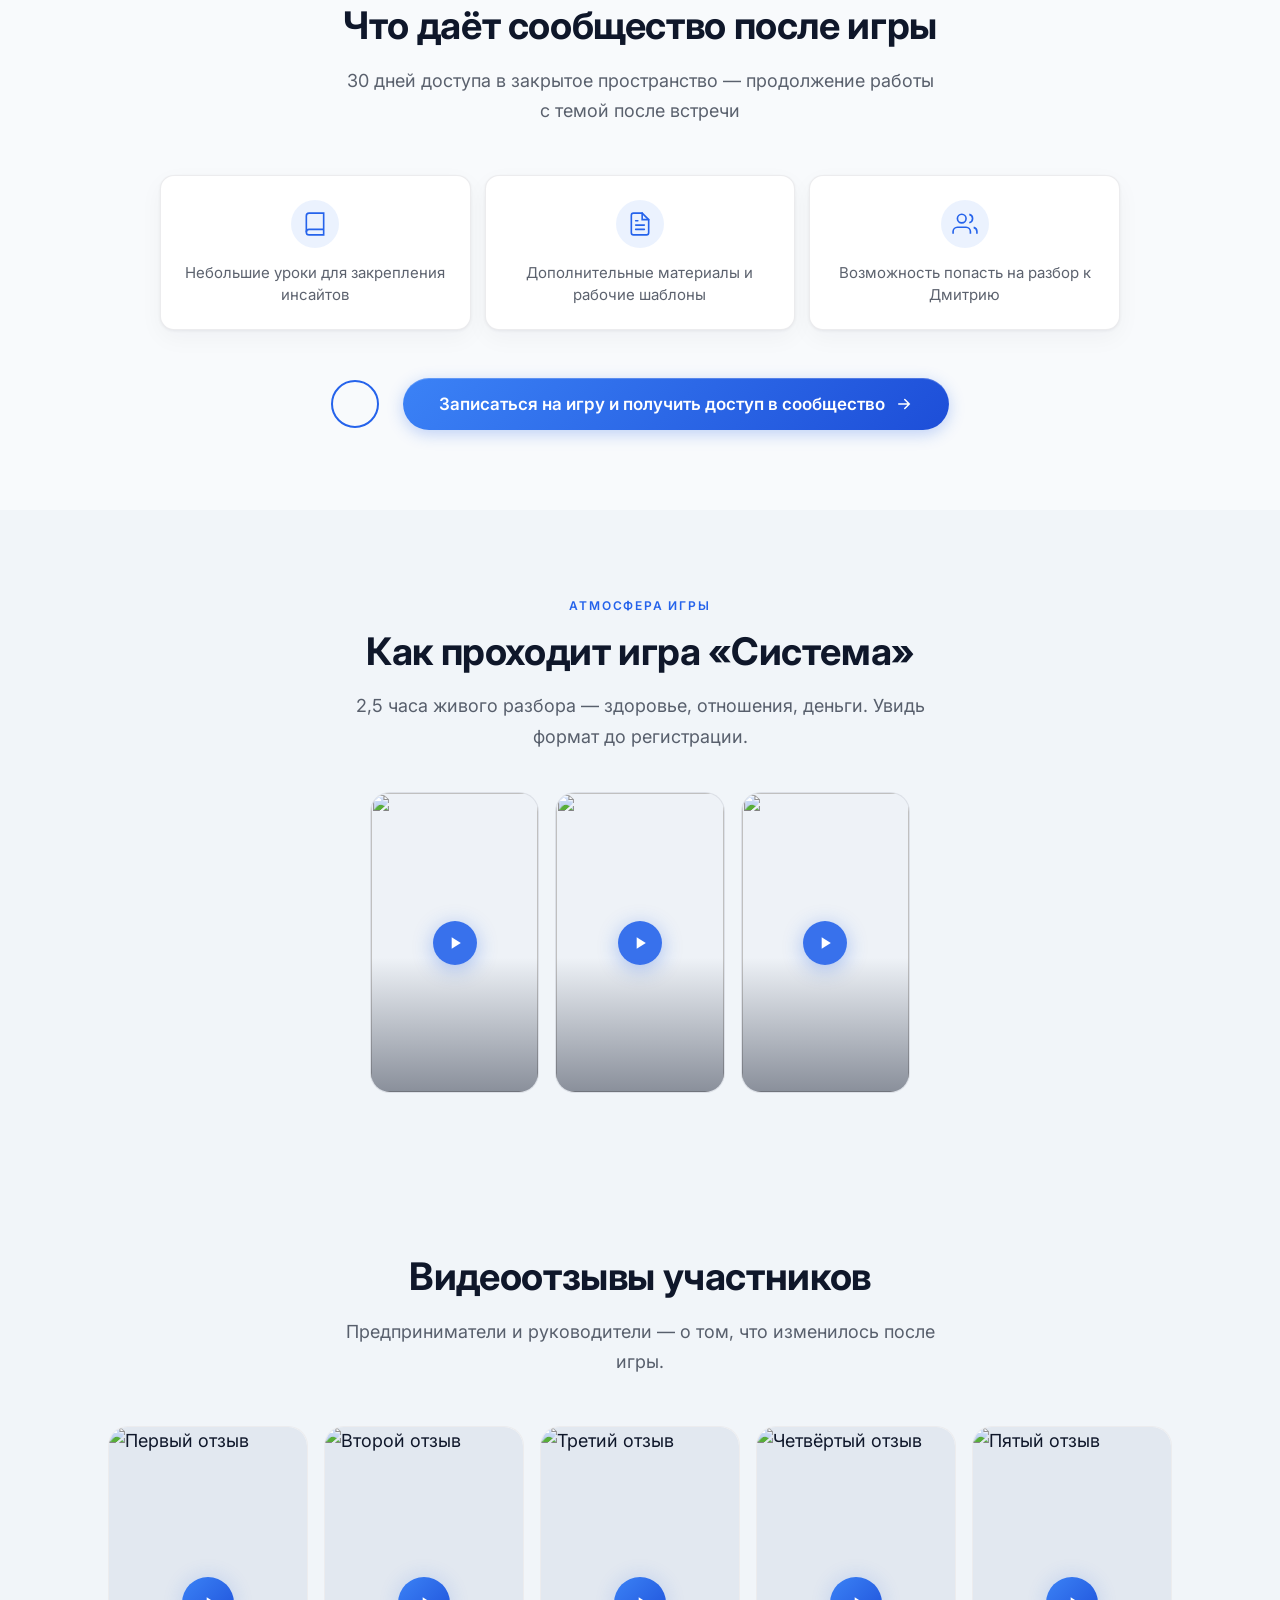
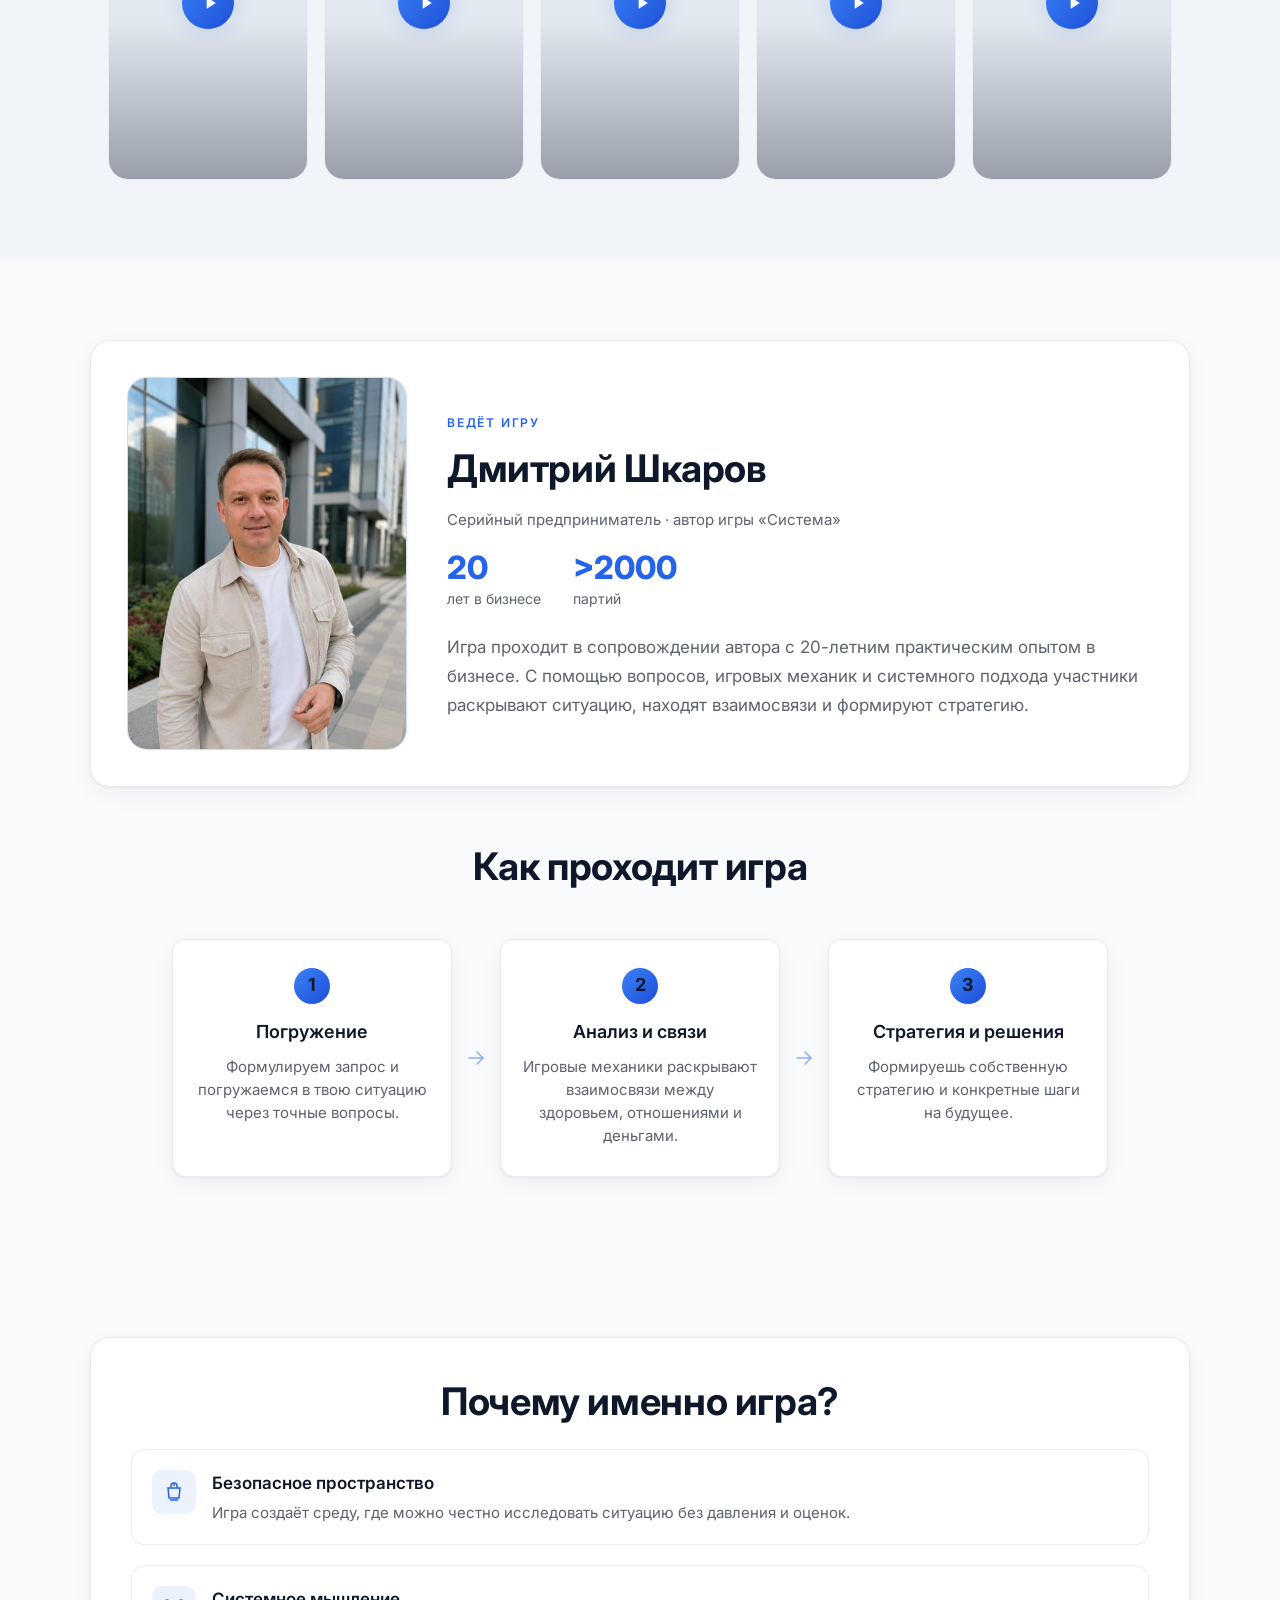
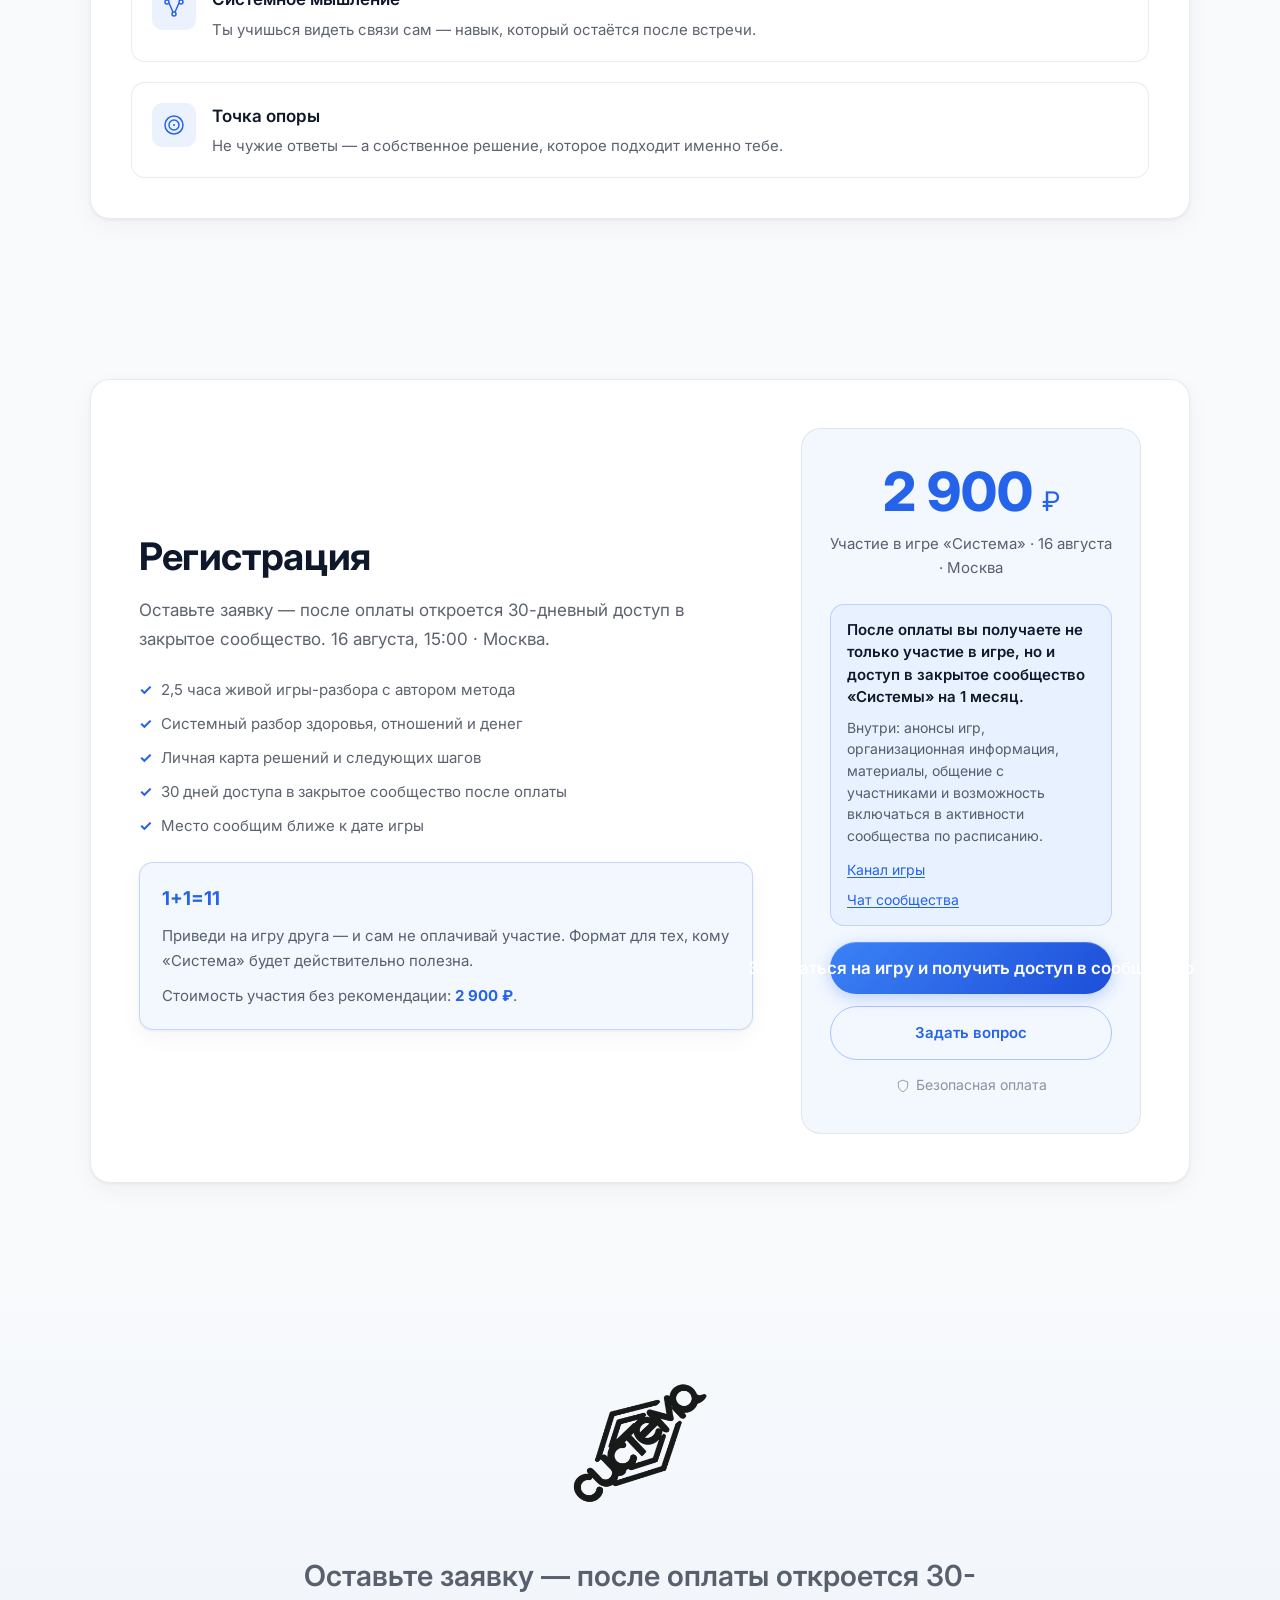
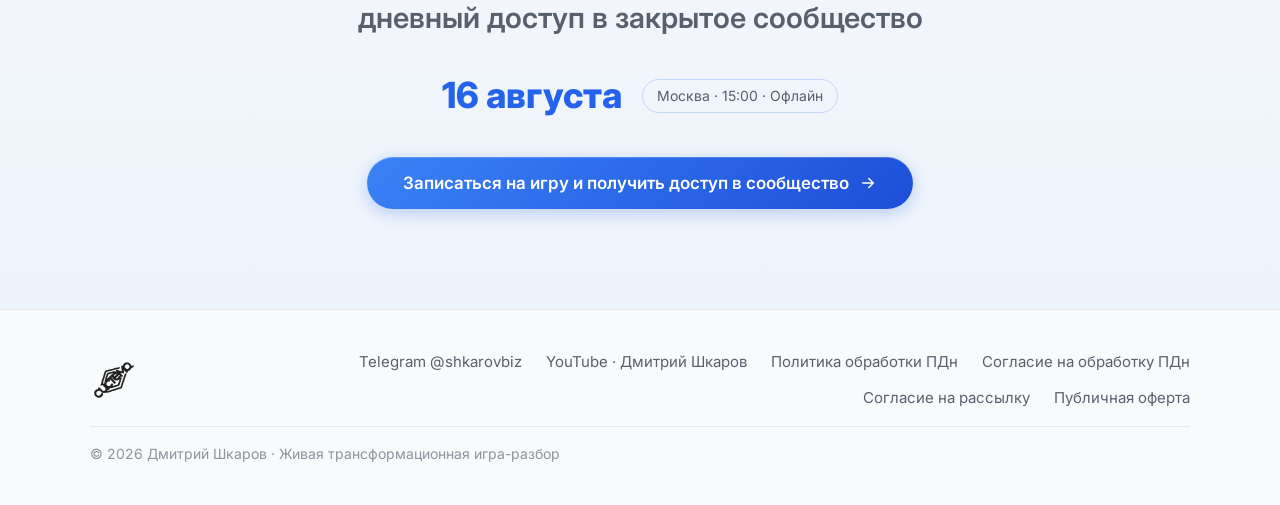
==== commit ae9e3f12: "Подключить GetPlatinum, блок сообщества и прод-контент игры. Ссылка на оплату, 30 дней доступа в соо" ====
--- a/index.html
+++ b/index.html
@@ -3,8 +3,8 @@
 <head>
   <meta charset="UTF-8">
   <meta name="viewport" content="width=device-width, initial-scale=1.0, viewport-fit=cover">
-  <title>Игра «Система» — Дмитрий Шкаров · 15 июля · Москва</title>
-  <meta name="description" content="Проживи 30 лет своей жизни за 2,5 часа. Офлайн в Москве, 15 июля, 19:00–22:00. Авторская игра для предпринимателей.">
+  <title>Игра «Система» — Дмитрий Шкаров · 16 августа · Москва</title>
+  <meta name="description" content="Что будет с тобой через 5 лет, если ты не изменишь ничего сейчас? Офлайн в Москве, 16 августа, 15:00. После оплаты — 30 дней доступа в закрытое сообщество.">
   <link rel="preconnect" href="https://fonts.googleapis.com">
   <link rel="preconnect" href="https://fonts.gstatic.com" crossorigin>
   <link href="https://fonts.googleapis.com/css2?family=Inter:wght@400;500;600;700;800&display=swap" rel="stylesheet">
@@ -21,7 +21,7 @@
       </a>
       <div class="header__date" id="headerDate">
         <svg width="14" height="14" viewBox="0 0 24 24" fill="none"><rect x="3" y="4" width="18" height="18" rx="2" stroke="currentColor" stroke-width="1.5"/><path d="M16 2v4M8 2v4M3 10h18" stroke="currentColor" stroke-width="1.5"/></svg>
-        15 июля · Москва
+        16 августа · Москва
       </div>
       <button class="burger" aria-label="Меню" id="burger"><span></span><span></span></button>
     </div>
@@ -47,19 +47,21 @@
       <div class="container hero__inner">
         <div class="hero__content reveal">
           <h1 class="hero__title">
-            Проживи <span class="text-glow">30 лет</span> своей жизни за <span class="text-glow">2,5 часа</span>
+            Что будет с тобой через <span class="text-glow">5 лет</span>, если ты не изменишь ничего сейчас?
           </h1>
           <p class="hero__subtitle">
             Узнай, какие ошибки в ключевых сферах жизни ты совершал — и какие ещё можешь избежать.
             Три главные системы: <strong>здоровье</strong>, <strong>отношения</strong> и <strong>деньги</strong>.
           </p>
+          <p class="hero__gift reveal" id="heroGift">После оплаты вы сразу получаете <strong>30 дней доступа</strong> в закрытое сообщество</p>
           <div class="hero__meta reveal" id="heroMeta">
-            <span class="hero__meta-item">15 июля</span>
-            <span class="hero__meta-item">19:00–22:00</span>
-            <span class="hero__meta-item">Москва · Офлайн</span>
-          </div>
-          <button class="btn btn--primary btn--lg" data-modal-open>
-            Зарегистрироваться
+            <span class="hero__meta-item">16 августа</span>
+            <span class="hero__meta-item">15:00</span>
+            <span class="hero__meta-item">Место сообщим ближе к дате игры</span>
+            <span class="hero__meta-item">Офлайн</span>
+          </div>
+          <button class="btn btn--primary btn--lg" data-modal-open id="heroCtaBtn">
+            Записаться на игру и получить доступ в сообщество
             <svg width="18" height="18" viewBox="0 0 24 24" fill="none"><path d="M5 12h14M13 6l6 6-6 6" stroke="currentColor" stroke-width="2" stroke-linecap="round" stroke-linejoin="round"/></svg>
           </button>
         </div>
@@ -106,6 +108,27 @@
             <p class="stats-bar__highlight-text">С 2001 года метод «Системы» помогает людям решать свои запросы</p>
           </div>
         </div>
+      </div>
+    </section>
+
+    <!-- ФОРМАТ / КАК ЭТО РАБОТАЕТ -->
+    <section class="section game-format" id="format">
+      <div class="container">
+        <div class="game-format__card reveal">
+          <div class="game-format__icon" aria-hidden="true">🎁</div>
+          <div class="game-format__content">
+            <h2 class="section__title">Как это работает</h2>
+            <p class="game-format__lead">При оплате участия в игре вы получаете <strong>доступ в сообщество на 30 дней</strong>.</p>
+            <p>Это не только игра, но и пространство для дальнейшей работы с темой после встречи — уроки, материалы и поддержка между играми.</p>
+          </div>
+        </div>
+      </div>
+    </section>
+
+    <!-- РАСПИСАНИЕ -->
+    <section class="game-schedule">
+      <div class="container">
+        <p class="game-schedule__text reveal" id="scheduleNote">Игра проводится в Москве стабильно раз в месяц</p>
       </div>
     </section>
 
@@ -197,44 +220,26 @@
       <div class="container">
         <div class="section__header reveal">
           <h2 class="section__title section__title--center">Для кого эта игра?</h2>
-          <p class="section__desc section__desc--center">Игра подойдёт, если ты:</p>
-        </div>
-        <div class="audience__grid">
+          <p class="section__desc section__desc--center" id="audienceDesc">Игра подходит для корпоративных компаний, предпринимателей и управленческих команд</p>
+        </div>
+        <div class="audience__grid audience__grid--corporate">
           <div class="audience-card reveal">
             <div class="audience-card__icon">
-              <svg width="32" height="32" viewBox="0 0 24 24" fill="none"><path d="M12 2v4M12 18v4M4.93 4.93l2.83 2.83M16.24 16.24l2.83 2.83M2 12h4M18 12h4M4.93 19.07l2.83-2.83M16.24 7.76l2.83-2.83" stroke="currentColor" stroke-width="1.5" stroke-linecap="round"/></svg>
-            </div>
-            <p>Стоишь перед важным выбором</p>
+              <svg width="32" height="32" viewBox="0 0 24 24" fill="none"><path d="M3 21h18M5 21V7l7-4 7 4v14M9 21v-6h6v6" stroke="currentColor" stroke-width="1.5" stroke-linejoin="round"/></svg>
+            </div>
+            <p>Корпоративные компании и команды</p>
           </div>
           <div class="audience-card reveal">
             <div class="audience-card__icon">
               <svg width="32" height="32" viewBox="0 0 24 24" fill="none"><path d="M3 17l6-6 4 4 8-10" stroke="currentColor" stroke-width="1.5" stroke-linecap="round" stroke-linejoin="round"/><path d="M14 5h7v7" stroke="currentColor" stroke-width="1.5" stroke-linecap="round"/></svg>
             </div>
-            <p>Хочешь вывести бизнес или проект на новый уровень</p>
+            <p>Предприниматели и владельцы бизнеса</p>
           </div>
           <div class="audience-card reveal">
             <div class="audience-card__icon">
-              <svg width="32" height="32" viewBox="0 0 24 24" fill="none"><path d="M9.663 17h4.673M12 3v1m6.364 1.636l-.707.707M21 12h-1M4 12H3m3.343-5.657l-.707-.707m2.828 9.9a5 5 0 117.072 0l-.548.547A3.374 3.374 0 0014 18.469V19a2 2 0 11-4 0v-.531c0-.895-.356-1.754-.988-2.386l-.548-.547z" stroke="currentColor" stroke-width="1.5" stroke-linecap="round"/></svg>
-            </div>
-            <p>Ищешь нестандартное решение сложной задачи</p>
-          </div>
-          <div class="audience-card reveal">
-            <div class="audience-card__icon">
-              <svg width="32" height="32" viewBox="0 0 24 24" fill="none"><path d="M4 4v5h.582m15.356 2A8.001 8.001 0 004.582 9m0 0H9m11 11v-5h-.581m0 0a8.003 8.003 0 01-15.357-2m15.357 2H15" stroke="currentColor" stroke-width="1.5" stroke-linecap="round"/></svg>
-            </div>
-            <p>Хочешь понять причины повторяющихся ситуаций</p>
-          </div>
-          <div class="audience-card reveal">
-            <div class="audience-card__icon">
-              <svg width="32" height="32" viewBox="0 0 24 24" fill="none"><path d="M12 14l9-5-9-5-9 5 9 5z" stroke="currentColor" stroke-width="1.5"/><path d="M12 14l6.16-3.422a12.083 12.083 0 01.665 6.479A11.952 11.952 0 0012 20.055a11.952 11.952 0 00-6.824-2.998 12.078 12.078 0 01.665-6.479L12 14z" stroke="currentColor" stroke-width="1.5"/></svg>
-            </div>
-            <p>Развиваешь лидерские качества</p>
-          </div>
-          <div class="audience-card reveal">
-            <div class="audience-card__icon">
-              <svg width="32" height="32" viewBox="0 0 24 24" fill="none"><path d="M12 9v2m0 4h.01M5.07 19h13.86c1.54 0 2.5-1.67 1.73-3L13.73 4c-.77-1.33-2.69-1.33-3.46 0L3.34 16c-.77 1.33.19 3 1.73 3z" stroke="currentColor" stroke-width="1.5" stroke-linecap="round"/></svg>
-            </div>
-            <p>Пытаешься найти причины своих провалов</p>
+              <svg width="32" height="32" viewBox="0 0 24 24" fill="none"><path d="M17 21v-2a4 4 0 00-4-4H5a4 4 0 00-4 4v2" stroke="currentColor" stroke-width="1.5"/><circle cx="9" cy="7" r="4" stroke="currentColor" stroke-width="1.5"/><path d="M23 21v-2a4 4 0 00-3-3.87M16 3.13a4 4 0 010 7.75" stroke="currentColor" stroke-width="1.5"/></svg>
+            </div>
+            <p>Управленческие команды и руководители</p>
           </div>
         </div>
       </div>
@@ -244,44 +249,33 @@
     <section class="section benefits">
       <div class="container">
         <div class="section__header reveal">
-          <h2 class="section__title section__title--center">Что ты получишь после игры</h2>
-        </div>
-        <div class="benefits__grid">
+          <h2 class="section__title section__title--center">Что даёт сообщество после игры</h2>
+          <p class="section__desc section__desc--center">30 дней доступа в закрытое пространство — продолжение работы с темой после встречи</p>
+        </div>
+        <div class="benefits__grid benefits__grid--community">
           <div class="benefit-card reveal">
             <div class="benefit-card__icon">
-              <svg width="26" height="26" viewBox="0 0 24 24" fill="none"><path d="M1 12s4-8 11-8 11 8 11 8-4 8-11 8-11-8-11-8z" stroke="currentColor" stroke-width="1.5"/><circle cx="12" cy="12" r="3" stroke="currentColor" stroke-width="1.5"/></svg>
-            </div>
-            <p>Новый взгляд на свою ситуацию</p>
+              <svg width="26" height="26" viewBox="0 0 24 24" fill="none"><path d="M4 19.5A2.5 2.5 0 016.5 17H20" stroke="currentColor" stroke-width="1.5"/><path d="M6.5 2H20v20H6.5A2.5 2.5 0 014 19.5v-15A2.5 2.5 0 016.5 2z" stroke="currentColor" stroke-width="1.5"/></svg>
+            </div>
+            <p>Небольшие уроки для закрепления инсайтов</p>
           </div>
           <div class="benefit-card reveal">
             <div class="benefit-card__icon">
-              <svg width="26" height="26" viewBox="0 0 24 24" fill="none"><circle cx="12" cy="12" r="9" stroke="currentColor" stroke-width="1.5"/><circle cx="12" cy="12" r="5" stroke="currentColor" stroke-width="1.5"/><circle cx="12" cy="12" r="1.5" fill="currentColor"/></svg>
-            </div>
-            <p>Понимание истинных причин происходящего</p>
+              <svg width="26" height="26" viewBox="0 0 24 24" fill="none"><path d="M14 2H6a2 2 0 00-2 2v16a2 2 0 002 2h12a2 2 0 002-2V8z" stroke="currentColor" stroke-width="1.5"/><path d="M14 2v6h6M16 13H8M16 17H8M10 9H8" stroke="currentColor" stroke-width="1.5" stroke-linecap="round"/></svg>
+            </div>
+            <p>Дополнительные материалы и рабочие шаблоны</p>
           </div>
           <div class="benefit-card reveal">
             <div class="benefit-card__icon">
-              <svg width="26" height="26" viewBox="0 0 24 24" fill="none"><path d="M13 2L3 14h9l-1 8 10-12h-9l1-8z" stroke="currentColor" stroke-width="1.5" stroke-linejoin="round"/></svg>
-            </div>
-            <p>Конкретные идеи и следующие шаги</p>
-          </div>
-          <div class="benefit-card reveal">
-            <div class="benefit-card__icon">
-              <svg width="26" height="26" viewBox="0 0 24 24" fill="none"><path d="M9.5 2A5.5 5.5 0 004 7.5c0 1.48.58 2.82 1.53 3.82A5.5 5.5 0 109.5 2z" stroke="currentColor" stroke-width="1.5" transform="translate(2,2) scale(0.85)"/></svg>
-            </div>
-            <p>Ощущение внутренней ясности</p>
-          </div>
-          <div class="benefit-card reveal">
-            <div class="benefit-card__icon">
-              <svg width="26" height="26" viewBox="0 0 24 24" fill="none"><path d="M9 11l3 3L22 4" stroke="currentColor" stroke-width="1.5" stroke-linecap="round"/><path d="M21 12v7a2 2 0 01-2 2H5a2 2 0 01-2-2V5a2 2 0 012-2h11" stroke="currentColor" stroke-width="1.5"/></svg>
-            </div>
-            <p>Чёткий план — без каши в голове</p>
+              <svg width="26" height="26" viewBox="0 0 24 24" fill="none"><path d="M17 21v-2a4 4 0 00-4-4H5a4 4 0 00-4 4v2" stroke="currentColor" stroke-width="1.5"/><circle cx="9" cy="7" r="4" stroke="currentColor" stroke-width="1.5"/><path d="M23 21v-2a4 4 0 00-3-3.87M16 3.13a4 4 0 010 7.75" stroke="currentColor" stroke-width="1.5"/></svg>
+            </div>
+            <p>Возможность попасть на разбор к Дмитрию</p>
           </div>
         </div>
         <div class="benefits__cta reveal">
           <div class="pulse-ring" aria-hidden="true"></div>
           <button class="btn btn--primary btn--lg" data-modal-open>
-            Присоединиться к игре
+            Записаться на игру и получить доступ в сообщество
             <svg width="18" height="18" viewBox="0 0 24 24" fill="none"><path d="M5 12h14M13 6l6 6-6 6" stroke="currentColor" stroke-width="2" stroke-linecap="round"/></svg>
           </button>
         </div>
@@ -300,9 +294,7 @@
             </p>
           </div>
           <div class="event-video__player reveal" id="eventVideoBlock">
-            <div class="event-video__poster" id="eventVideoPoster">
-              <img src="assets/game-session.jpg" alt="Игра «Система» — процесс разбора" id="eventVideoPosterImg">
-            </div>
+            <div class="event-video__clips" id="eventVideoClips"></div>
           </div>
         </div>
       </div>
@@ -415,18 +407,18 @@
         <div class="pricing__card reveal">
           <div class="pricing__info">
             <h2 class="section__title">Регистрация</h2>
-            <p class="pricing__desc" id="pricingDesc">Места ограничены. Офлайн в Москве, 15 июля, 19:00–22:00. Оставьте заявку — мы свяжемся с вами и подтвердим участие.</p>
+            <p class="pricing__desc" id="pricingDesc">Оставьте заявку — после оплаты откроется 30-дневный доступ в закрытое сообщество. 16 августа, 15:00 · Москва.</p>
             <ul class="pricing__includes">
-              <li>3 часа живой игры-разбора с автором метода</li>
+              <li>2,5 часа живой игры-разбора с автором метода</li>
               <li>Системный разбор здоровья, отношений и денег</li>
               <li>Личная карта решений и следующих шагов</li>
-              <li id="pricingLocation">Метро Павелецкая/Новокузнецкая, ул. Садовническая 78, стр 5. Ориентир — арка с табличкой «Берегись автомобиля», вход в синюю дверь с табличкой CitrusHall.</li>
+              <li>30 дней доступа в закрытое сообщество после оплаты</li>
+              <li id="pricingLocation">Место сообщим ближе к дате игры</li>
             </ul>
-            <div class="pricing__referral">
-              <p class="pricing__referral-lead"><strong>Формат 1+1</strong></p>
-              <p>На игру можно прийти вдвоём.</p>
-              <p>Вы покупаете одно участие за <strong id="pricingReferralPrice">2 900 ₽</strong> и приходите вместе с человеком из своего окружения.</p>
-              <p>Берите того, с кем вам важно посмотреть на деньги, решения, отношения, работу и повторяющиеся сценарии не в разговоре, а за игровым столом.</p>
+            <div class="pricing__referral pricing__referral--111">
+              <p class="pricing__referral-lead"><strong>1+1=11</strong></p>
+              <p>Приведи на игру друга — и сам не оплачивай участие. Формат для тех, кому «Система» будет действительно полезна.</p>
+              <p class="pricing__referral-price">Стоимость участия без рекомендации: <strong id="pricingReferralPrice">2 900 ₽</strong>.</p>
             </div>
           </div>
           <div class="pricing__action">
@@ -434,9 +426,17 @@
               <span class="pricing__amount" id="priceDisplay">2 900</span>
               <span class="pricing__currency" id="currencyDisplay">₽</span>
             </div>
-            <p class="pricing__note" id="priceLabel">Участие в игре «Система» · 15 июля · Москва</p>
-            <button class="btn btn--primary btn--lg btn--full" data-modal-open>
-              Оставить заявку
+            <p class="pricing__note" id="priceLabel">Участие в игре «Система» · 16 августа · Москва</p>
+            <div class="payment-community" data-community-block>
+              <p class="payment-community__lead" data-community-lead></p>
+              <p class="payment-community__text" data-community-details></p>
+              <div class="payment-community__links">
+                <a href="#" target="_blank" rel="noopener" data-community-channel>Канал игры</a>
+                <a href="#" target="_blank" rel="noopener" data-community-chat>Чат сообщества</a>
+              </div>
+            </div>
+            <button class="btn btn--primary btn--lg btn--full" data-modal-open id="pricingCtaBtn">
+              Записаться на игру и получить доступ в сообщество
               <svg width="16" height="16" viewBox="0 0 24 24" fill="none"><path d="M5 12h14M13 6l6 6-6 6" stroke="currentColor" stroke-width="2" stroke-linecap="round"/></svg>
             </button>
             <a class="btn btn--outline btn--full" href="https://t.me/Shkarovbis" target="_blank" rel="noopener" id="linkAskQuestion">Задать вопрос</a>
@@ -457,15 +457,14 @@
             <img src="assets/logo.png" alt="Система" class="logo__img logo__img--cta" id="logoCta">
           </div>
           <h2 class="cta__title">
-            Возможно, решение, которое ты так долго искал, уже существует.
-            Иногда достаточно просто посмотреть на ситуацию с другого уровня.
+            Оставьте заявку — после оплаты откроется 30-дневный доступ в закрытое сообщество
           </h2>
           <div class="cta__meta">
-            <span class="cta__date" id="ctaDate">15 июля</span>
-            <span class="cta__seats" id="ctaSeats">Москва · 19:00–22:00 · Офлайн</span>
+            <span class="cta__date" id="ctaDate">16 августа</span>
+            <span class="cta__seats" id="ctaSeats">15:00 · Москва · Офлайн</span>
           </div>
           <button class="btn btn--primary btn--lg" data-modal-open>
-            Регистрация на игру
+            Записаться на игру и получить доступ в сообщество
             <svg width="18" height="18" viewBox="0 0 24 24" fill="none"><path d="M5 12h14M13 6l6 6-6 6" stroke="currentColor" stroke-width="2" stroke-linecap="round"/></svg>
           </button>
         </div>
@@ -500,11 +499,8 @@
       <div class="modal__step" id="modalStep1">
         <h3 class="modal__title">Регистрация на игру</h3>
         <p class="modal__subtitle" id="modalSubtitle">«Система» · 15 июля · Москва · 19:00</p>
-        <div class="modal__referral">
-          <p class="modal__referral-lead"><strong>Формат 1+1</strong></p>
-          <p>На игру можно прийти вдвоём.</p>
-          <p>Вы покупаете одно участие за <strong id="modalReferralPrice">2 900 ₽</strong> и приходите вместе с человеком из своего окружения.</p>
-          <p>Берите того, с кем вам важно посмотреть на деньги, решения, отношения, работу и повторяющиеся сценарии не в разговоре, а за игровым столом.</p>
+        <div class="modal__referral modal__referral--compact">
+          <p><span class="modal__referral-badge">1+1=11</span> Приведи на игру друга — и сам не оплачивай участие. Без рекомендации — <strong id="modalReferralPrice">2 900 ₽</strong>.</p>
         </div>
         <form class="modal__form" id="regForm">
           <label class="field"><span>Имя</span><input type="text" name="name" required placeholder="Ваше имя"></label>
@@ -526,6 +522,14 @@
         <div class="modal__success-icon">✓</div>
         <h3 class="modal__title">Данные приняты</h3>
         <p class="modal__subtitle">Остался последний шаг — оплата участия</p>
+        <div class="payment-community payment-community--modal" data-community-block>
+          <p class="payment-community__lead" data-community-lead></p>
+          <p class="payment-community__text" data-community-details></p>
+          <div class="payment-community__links">
+            <a href="#" target="_blank" rel="noopener" data-community-channel>Канал игры</a>
+            <a href="#" target="_blank" rel="noopener" data-community-chat>Чат сообщества</a>
+          </div>
+        </div>
         <div class="modal__price-tag modal__price-tag--large" id="modalPriceConfirm">2 900 ₽</div>
         <button class="btn btn--primary btn--full" id="payBtn">Оплатить участие</button>
         <p class="modal__pay-note" id="modalPayNote">После оплаты мы свяжемся с вами в Telegram.</p>
--- a/styles.css
+++ b/styles.css
@@ -644,17 +644,89 @@
 .event-video { background: #f1f5f9; }
 
 .event-video__grid {
+  display: flex;
+  flex-direction: column;
+  gap: 40px;
+}
+
+.event-video__text {
+  text-align: center;
+  max-width: 720px;
+  margin: 0 auto;
+}
+
+.event-video__player {
+  border: none;
+  box-shadow: none;
+  background: transparent;
+  overflow: visible;
+}
+
+.event-video__clips {
   display: grid;
-  grid-template-columns: 1fr 1.2fr;
-  gap: 48px;
-  align-items: center;
-}
-
-.event-video__player {
+  grid-template-columns: repeat(3, minmax(0, 1fr));
+  gap: 16px;
+  max-width: 540px;
+  margin: 0 auto;
+}
+
+.event-video__clip {
+  position: relative;
+  display: block;
+  width: 100%;
+  padding: 0;
+  border: 1px solid var(--border-light);
   border-radius: var(--radius-lg);
   overflow: hidden;
-  border: 1px solid var(--border-light);
+  aspect-ratio: 9 / 16;
+  background: var(--bg-deep);
+  cursor: pointer;
+  transition: var(--transition);
+}
+
+.event-video__clip:hover {
+  border-color: var(--border);
+  transform: translateY(-3px);
   box-shadow: var(--shadow-card);
+}
+
+.event-video__clip-thumb {
+  position: absolute;
+  inset: 0;
+  width: 100%;
+  height: 100%;
+  object-fit: cover;
+}
+
+.event-video__clip-placeholder {
+  position: absolute;
+  inset: 0;
+  background: linear-gradient(135deg, rgba(37, 99, 235, 0.1) 0%, rgba(238, 242, 247, 0.95) 100%);
+}
+
+.event-video__clip-play {
+  position: absolute;
+  inset: 0;
+  display: flex;
+  align-items: center;
+  justify-content: center;
+  background: linear-gradient(0deg, rgba(15, 23, 42, 0.45) 0%, transparent 45%);
+  color: #fff;
+  z-index: 1;
+  transition: var(--transition);
+}
+
+.event-video__clip-play svg {
+  width: 44px;
+  height: 44px;
+  padding: 12px;
+  border-radius: 50%;
+  background: rgba(37, 99, 235, 0.9);
+  box-shadow: 0 4px 20px rgba(37, 99, 235, 0.35);
+}
+
+.event-video__clip:hover .event-video__clip-play {
+  background: linear-gradient(0deg, rgba(15, 23, 42, 0.3) 0%, transparent 50%);
 }
 
 .event-video__poster {
@@ -1074,6 +1146,52 @@
   margin-top: 14px;
   font-size: var(--fs-xs);
   color: var(--text-dim);
+}
+
+.payment-community {
+  margin: 16px 0;
+  padding: 14px 16px;
+  background: rgba(59, 130, 246, 0.06);
+  border: 1px solid var(--border);
+  border-radius: var(--radius);
+  text-align: left;
+}
+
+.payment-community--modal {
+  margin: 0 0 16px;
+}
+
+.payment-community__lead {
+  font-size: var(--fs-sm);
+  font-weight: 600;
+  color: var(--text);
+  line-height: 1.5;
+  margin-bottom: 8px;
+}
+
+.payment-community__text {
+  font-size: var(--fs-xs);
+  color: var(--text-muted);
+  line-height: 1.55;
+  margin-bottom: 12px;
+}
+
+.payment-community__links {
+  display: flex;
+  flex-direction: column;
+  gap: 8px;
+}
+
+.payment-community__links a {
+  font-size: var(--fs-xs);
+  color: var(--blue);
+  text-decoration: underline;
+  text-underline-offset: 2px;
+  word-break: break-all;
+}
+
+.payment-community__links a:hover {
+  color: var(--blue-dark);
 }
 
 /* ---- CTA ---- */
@@ -1728,3 +1846,105 @@
     margin: 0 auto;
   }
 }
+
+/* Game page — format, schedule, community */
+.hero__gift {
+  margin: 16px 0 20px;
+  padding: 14px 18px;
+  font-size: var(--fs-sm);
+  color: var(--text-muted);
+  background: rgba(59, 130, 246, 0.08);
+  border: 1px solid var(--border);
+  border-radius: var(--radius);
+  line-height: 1.6;
+}
+
+.hero__gift strong {
+  color: var(--blue);
+}
+
+.game-format.section {
+  padding-top: 48px;
+  padding-bottom: 24px;
+}
+
+.game-format__card {
+  display: flex;
+  gap: 28px;
+  align-items: flex-start;
+  padding: 36px 32px;
+  background: var(--bg-card);
+  border: 1px solid var(--border-light);
+  border-radius: var(--radius-lg);
+  box-shadow: var(--shadow-card);
+}
+
+@media (max-width: 640px) {
+  .game-format__card { flex-direction: column; padding: 28px 22px; }
+}
+
+.game-format__icon {
+  flex-shrink: 0;
+  width: 64px;
+  height: 64px;
+  display: flex;
+  align-items: center;
+  justify-content: center;
+  font-size: 32px;
+  background: rgba(59, 130, 246, 0.1);
+  border: 1px solid var(--border);
+  border-radius: var(--radius);
+}
+
+.game-format__lead {
+  font-size: var(--fs-md);
+  color: var(--text);
+  margin: 12px 0 10px;
+  line-height: 1.65;
+}
+
+.game-format__content p:last-child {
+  color: var(--text-muted);
+  font-size: var(--fs-sm);
+  line-height: 1.65;
+}
+
+.game-schedule {
+  padding: 28px 0;
+  background: rgba(59, 130, 246, 0.06);
+  border-top: 1px solid var(--border-light);
+  border-bottom: 1px solid var(--border-light);
+}
+
+.game-schedule__text {
+  text-align: center;
+  font-size: var(--fs-md);
+  font-weight: 600;
+  color: var(--blue);
+}
+
+.audience__grid--corporate {
+  grid-template-columns: repeat(3, 1fr);
+  max-width: 900px;
+  margin: 0 auto;
+}
+
+@media (max-width: 768px) {
+  .audience__grid--corporate { grid-template-columns: 1fr; }
+}
+
+.benefits__grid--community {
+  grid-template-columns: repeat(3, minmax(0, 1fr));
+  max-width: 960px;
+  margin-left: auto;
+  margin-right: auto;
+}
+
+@media (max-width: 768px) {
+  .benefits__grid--community { grid-template-columns: 1fr; }
+}
+
+.pricing__referral--111 .pricing__referral-lead strong {
+  color: var(--blue);
+  font-size: var(--fs-lg);
+}
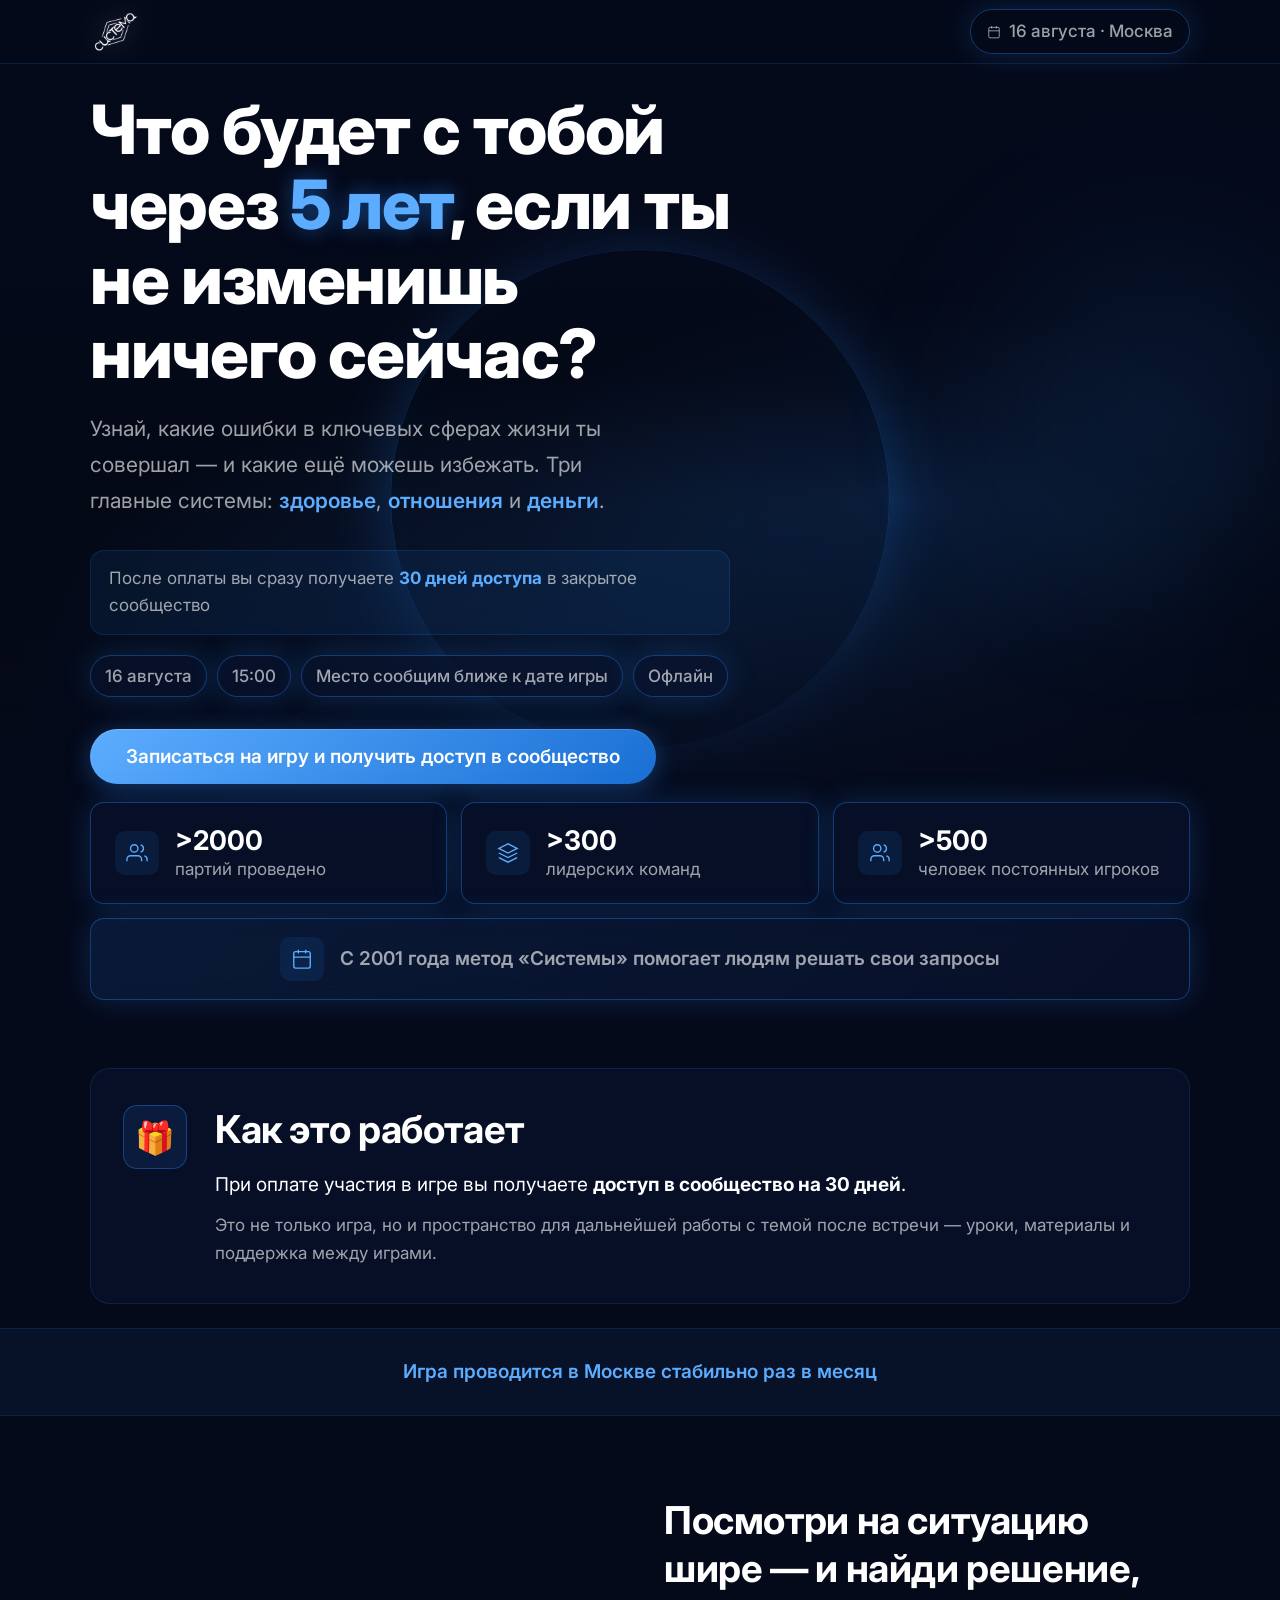
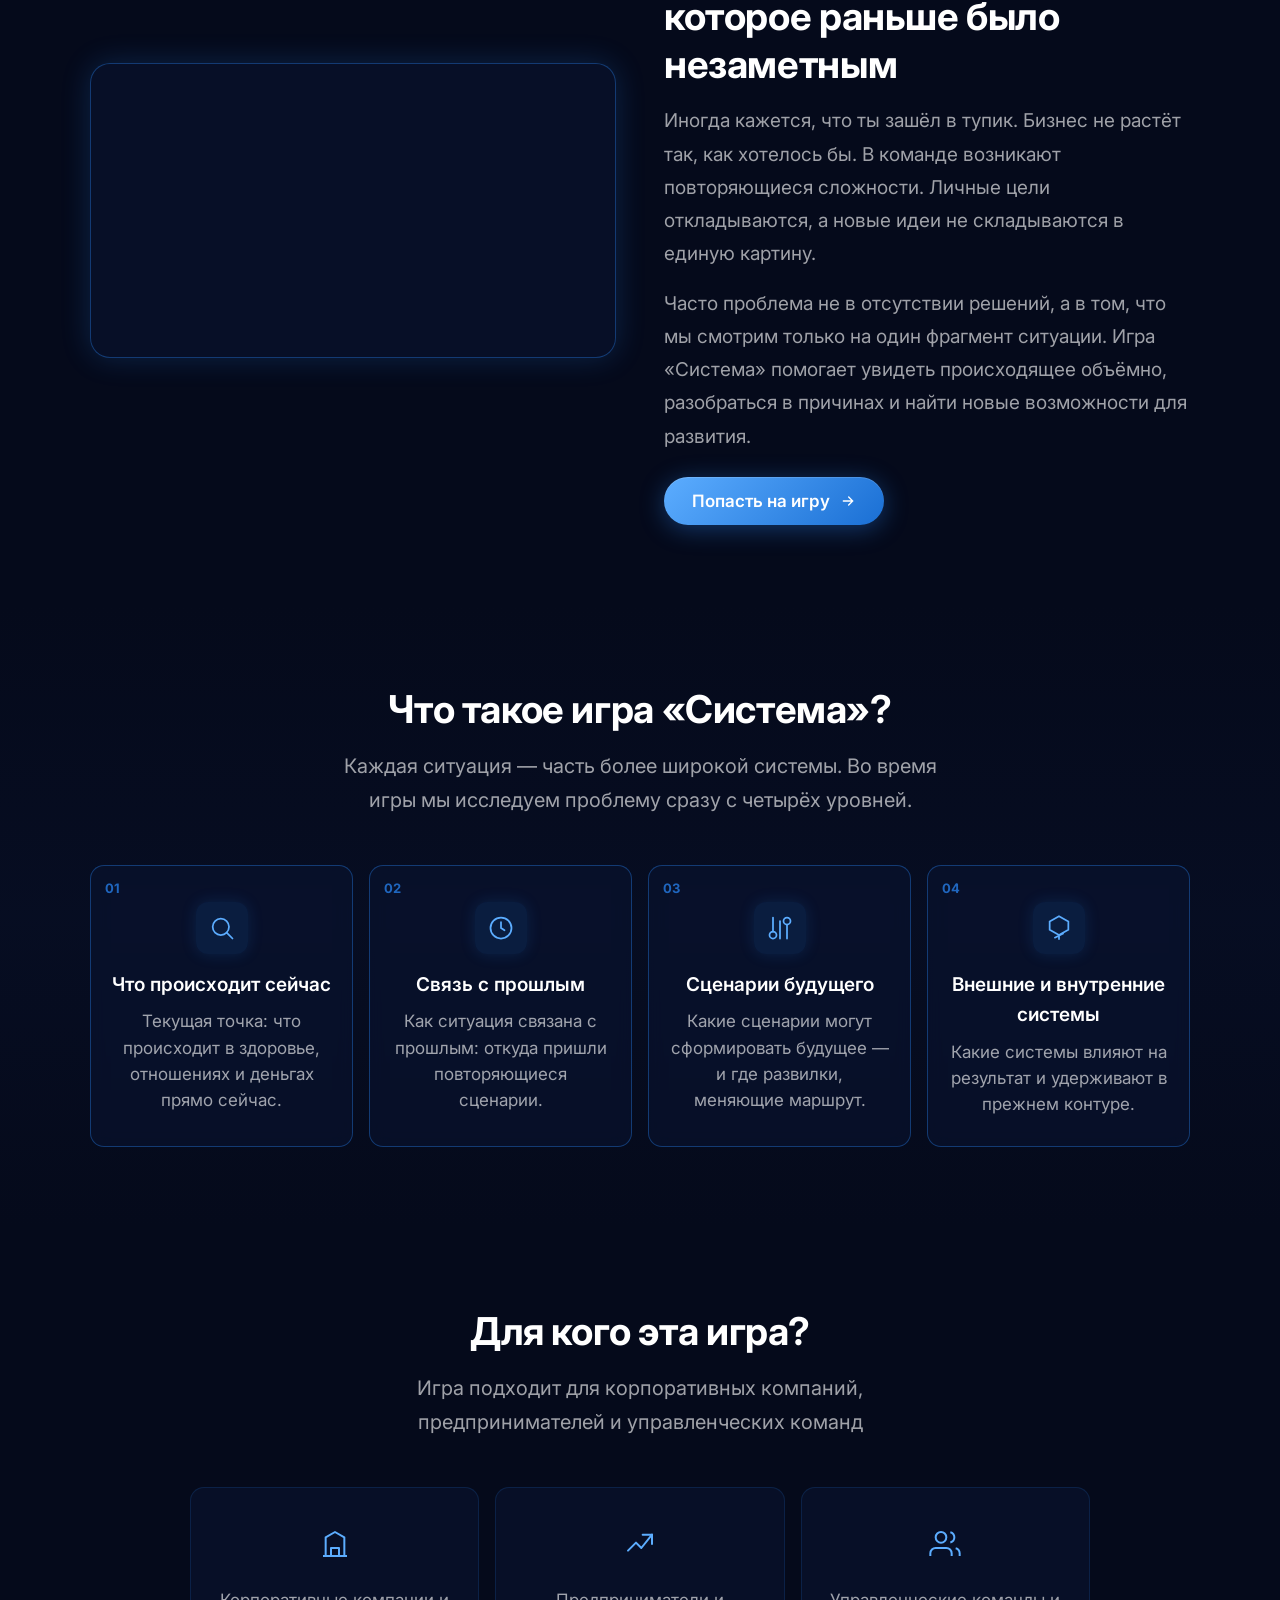
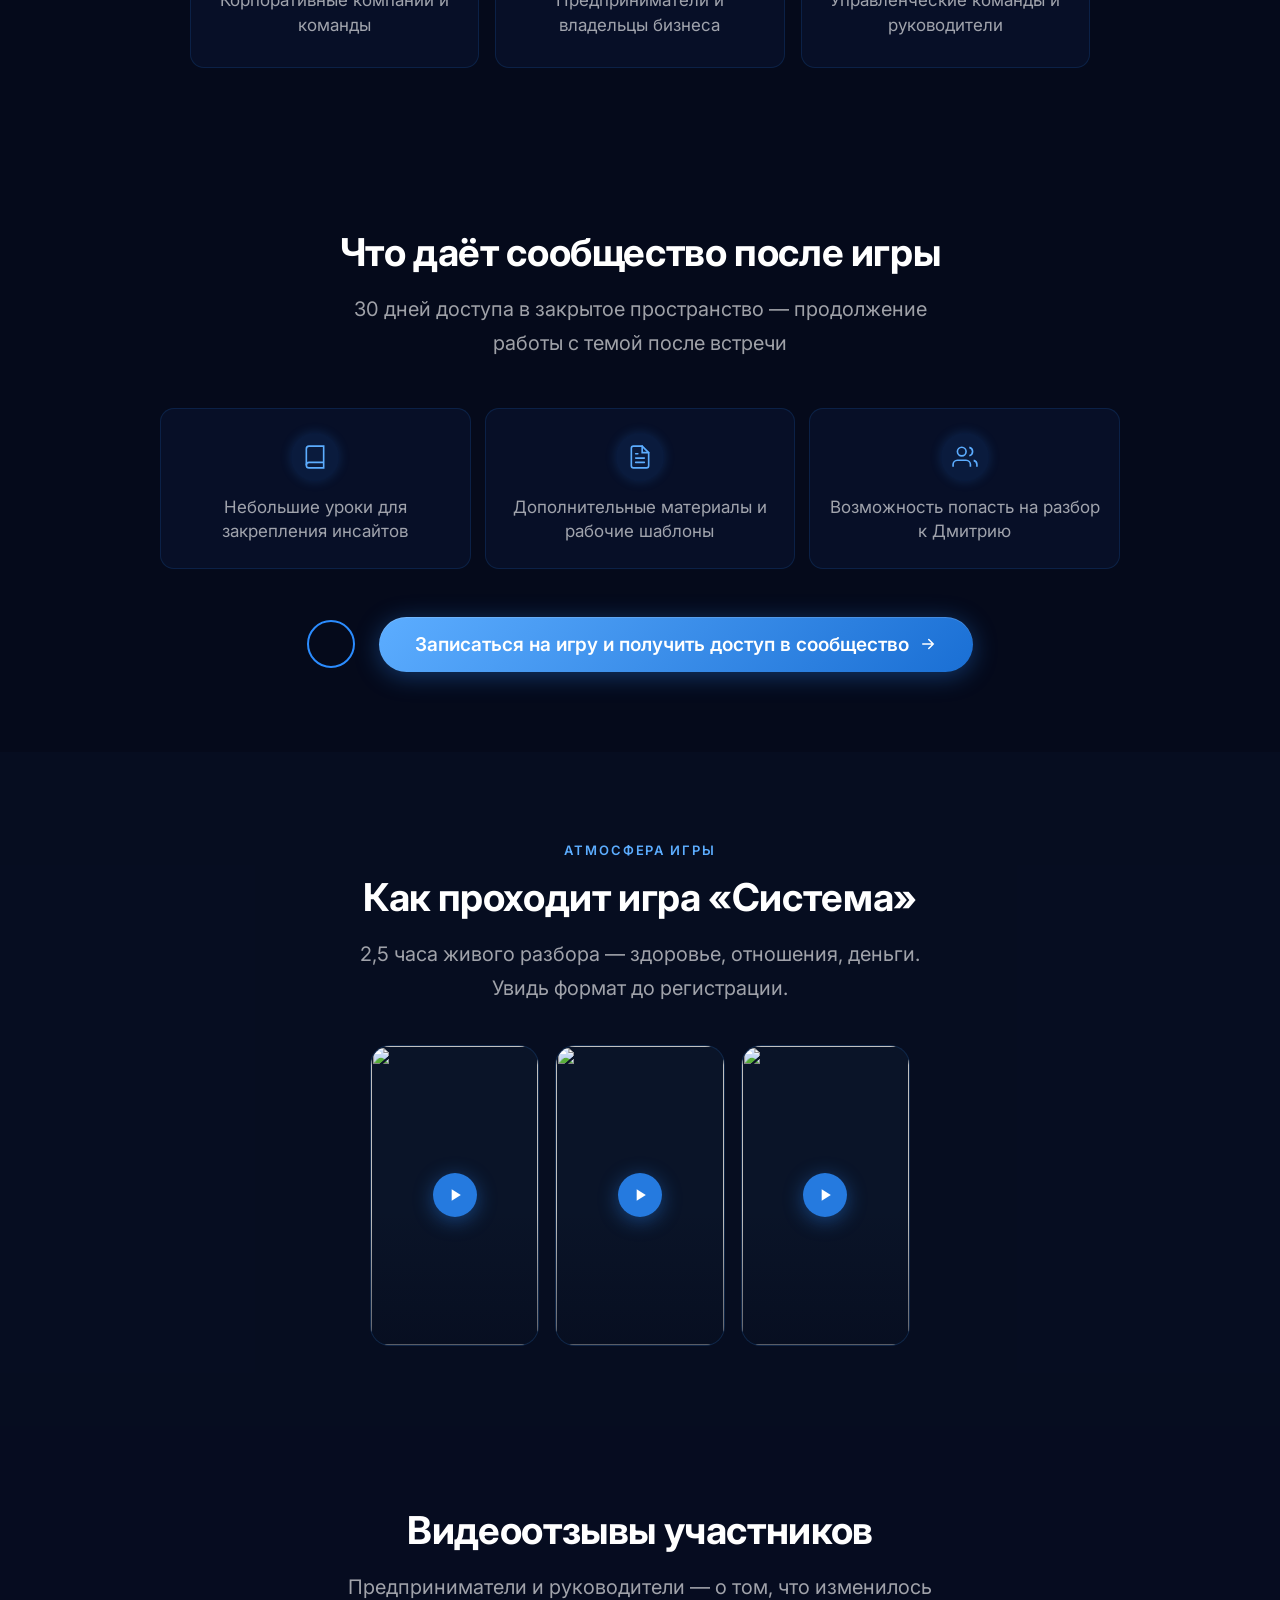
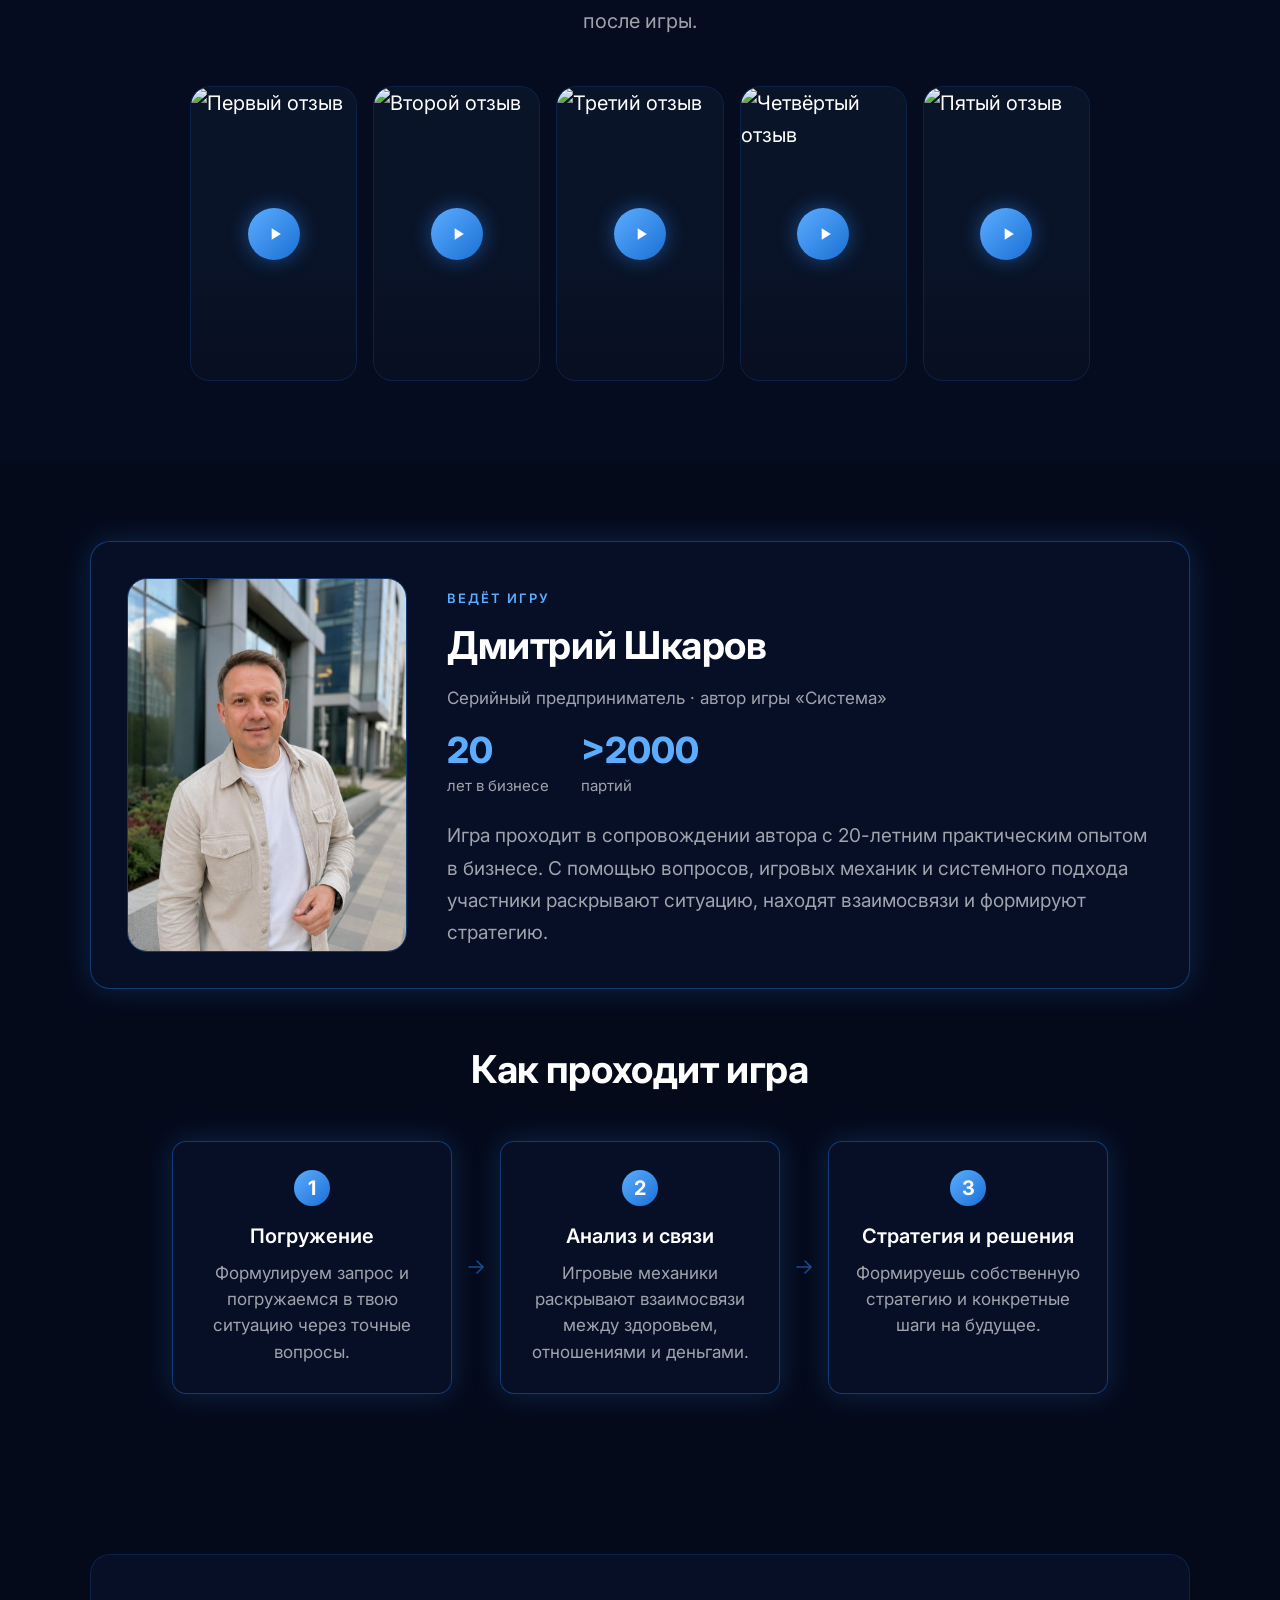
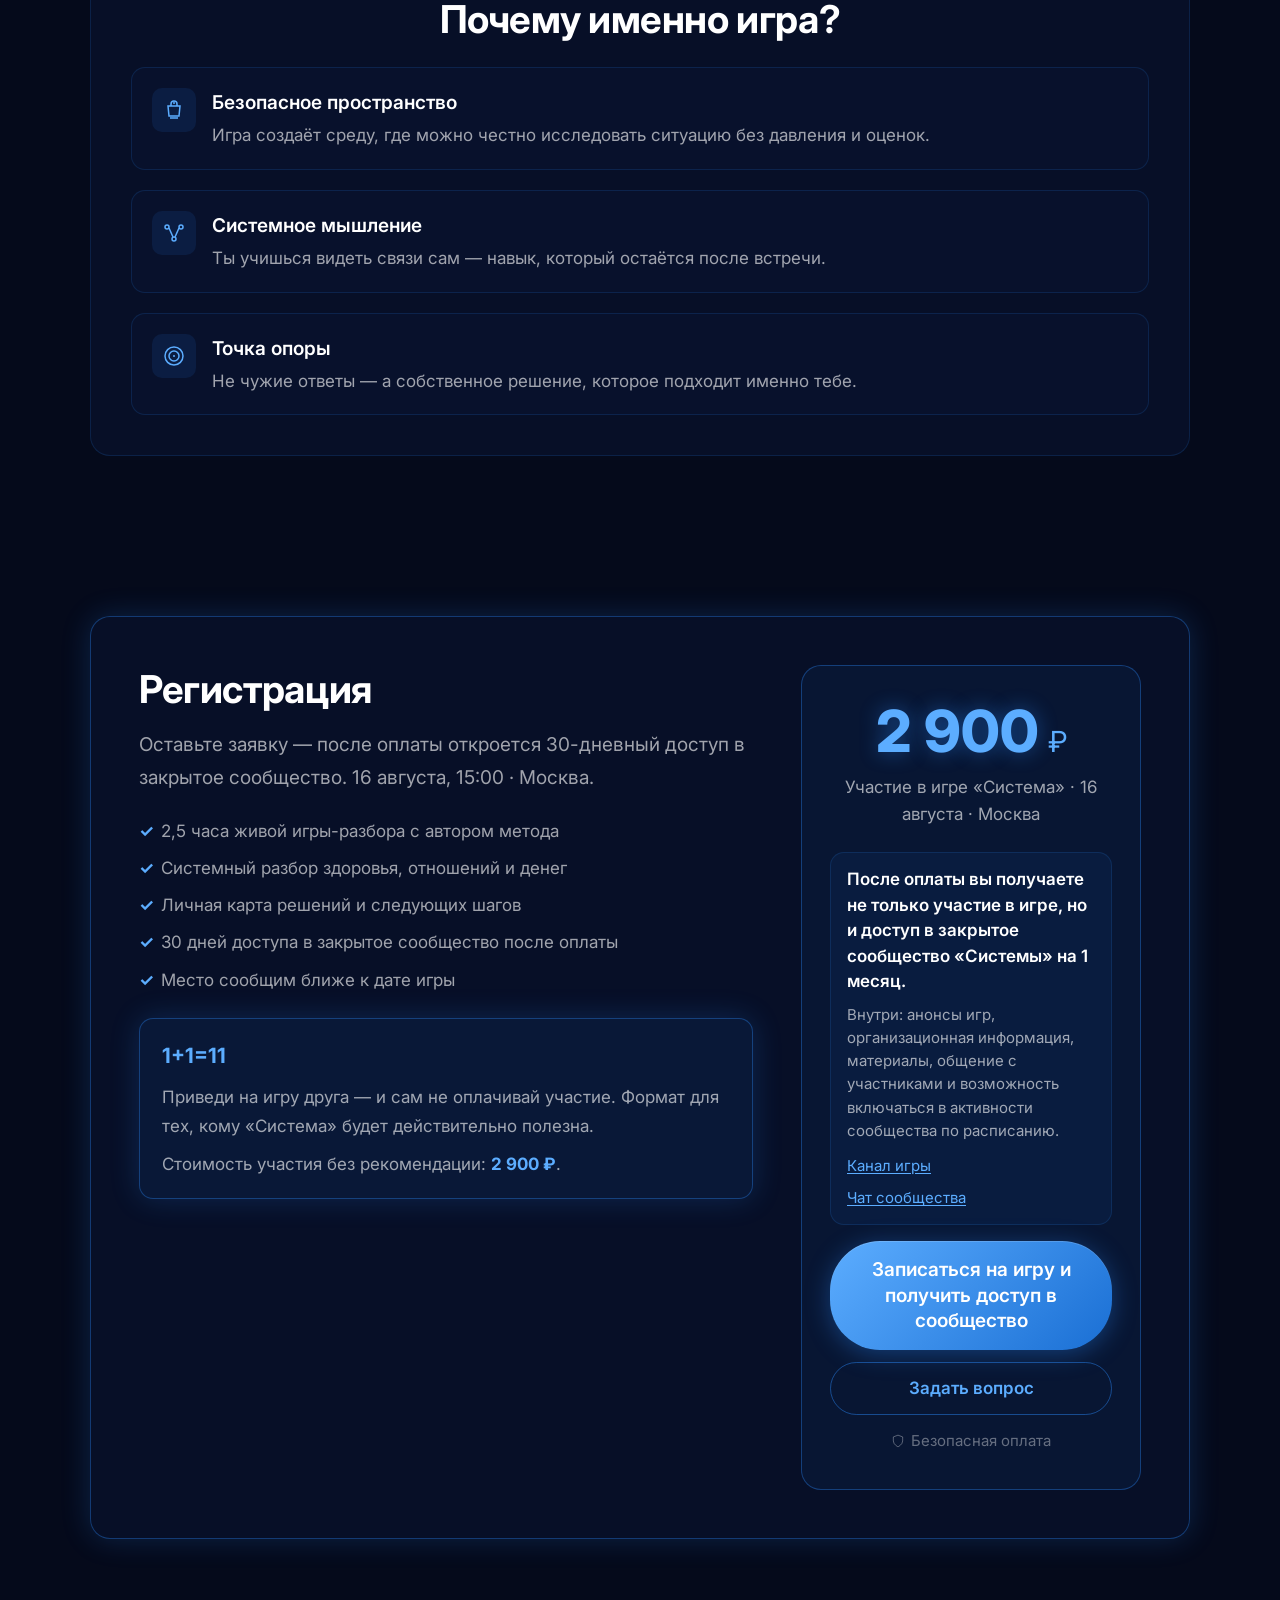
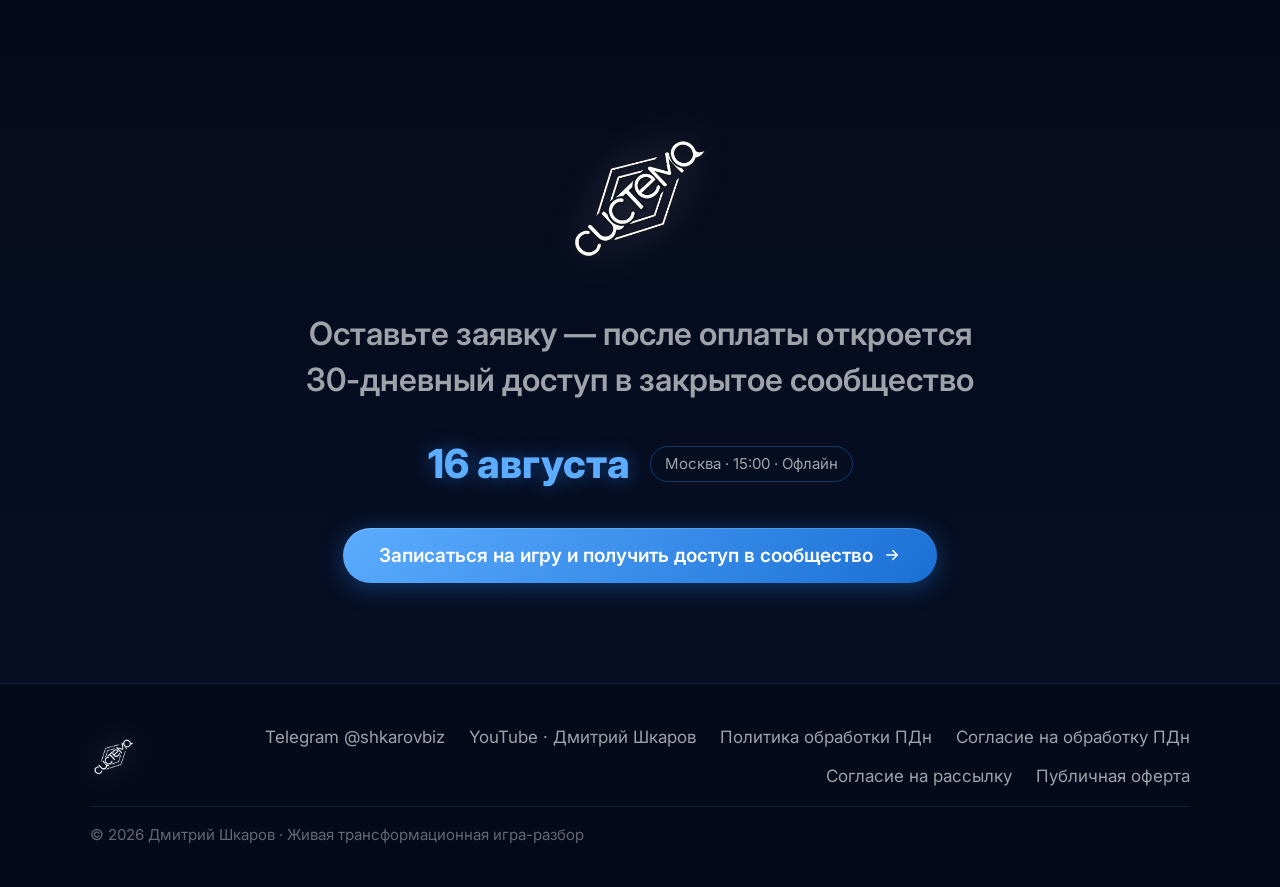
==== commit b847dd4f: "Добавить выбор мессенджера в форме оплаты: Telegram, MAX, WhatsApp. Поле контакта меняется по выбору" ====
--- a/index.html
+++ b/index.html
@@ -505,7 +505,27 @@
         <form class="modal__form" id="regForm">
           <label class="field"><span>Имя</span><input type="text" name="name" required placeholder="Ваше имя"></label>
           <label class="field"><span>Телефон</span><input type="tel" name="phone" required placeholder="+7 (___) ___-__-__"></label>
-          <label class="field"><span>Telegram</span><input type="text" name="telegram" placeholder="@username"></label>
+          <div class="field field--messenger">
+            <span>Где с вами связаться</span>
+            <div class="messenger-choice" role="radiogroup" aria-label="Способ связи">
+              <label class="messenger-choice__item">
+                <input type="radio" name="contact_method" value="telegram" checked>
+                <span>Telegram</span>
+              </label>
+              <label class="messenger-choice__item">
+                <input type="radio" name="contact_method" value="max">
+                <span>MAX</span>
+              </label>
+              <label class="messenger-choice__item">
+                <input type="radio" name="contact_method" value="whatsapp">
+                <span>WhatsApp</span>
+              </label>
+            </div>
+          </div>
+          <label class="field" id="contactField">
+            <span id="contactFieldLabel">Telegram</span>
+            <input type="text" name="contact" required placeholder="@username">
+          </label>
           <label class="checkbox">
             <input type="checkbox" name="consent_pd" required>
             <span>Согласен(на) с <a href="privacy.html" target="_blank" rel="noopener">политикой</a>, <a href="legal/consent-pd.html" target="_blank" rel="noopener">обработкой ПДн</a> и <a href="legal/offer.html" target="_blank" rel="noopener">офертой</a>.</span>
--- a/styles.css
+++ b/styles.css
@@ -1,46 +1,49 @@
 /* ============================================
-   Игра «Система» — Light Theme
-   White + Soft Blue · Clean Cards
+   Игра «Система» — Brandbook Theme
+   Navy + Neon Blue · Glass Cards
    ============================================ */
 
 :root {
-  --bg: #f8fafc;
-  --bg-deep: #eef2f7;
-  --bg-card: #ffffff;
-  --bg-card-hover: #f1f5f9;
-  --blue: #2563eb;
-  --blue-light: #3b82f6;
-  --blue-dark: #1d4ed8;
-  --blue-glow: rgba(37, 99, 235, 0.18);
-  --border: rgba(37, 99, 235, 0.22);
-  --border-light: rgba(15, 23, 42, 0.08);
-  --text: #0f172a;
-  --text-muted: rgba(15, 23, 42, 0.68);
-  --text-dim: rgba(15, 23, 42, 0.45);
+  --bg: #050a1b;
+  --bg-deep: #030712;
+  --bg-card: rgba(10, 20, 50, 0.55);
+  --bg-card-hover: rgba(14, 28, 65, 0.7);
+  --blue: #2b8cff;
+  --blue-light: #5cadff;
+  --blue-dark: #1a6fd4;
+  --blue-glow: rgba(43, 140, 255, 0.45);
+  --gold: #d4af6a;
+  --gold-light: #e8c882;
+  --gold-dark: #b8944f;
+  --gold-glow: rgba(212, 175, 106, 0.35);
+  --border: rgba(43, 140, 255, 0.35);
+  --border-light: rgba(43, 140, 255, 0.15);
+  --text: #ffffff;
+  --text-muted: rgba(255, 255, 255, 0.62);
+  --text-dim: rgba(255, 255, 255, 0.38);
   --font: 'Inter', system-ui, sans-serif;
   --radius: 14px;
   --radius-lg: 20px;
   --radius-pill: 50px;
-  --shadow-glow: 0 4px 24px rgba(15, 23, 42, 0.06);
-  --shadow-card: 0 1px 3px rgba(15, 23, 42, 0.06), 0 8px 24px rgba(15, 23, 42, 0.04);
+  --shadow-glow: 0 0 30px rgba(43, 140, 255, 0.2);
   --transition: 0.3s cubic-bezier(0.4, 0, 0.2, 1);
   --header-h: 64px;
-  --fs-body: 18px;
-  --fs-label: 12px;
-  --fs-xs: 14px;
-  --fs-sm: 15px;
-  --fs-md: 17px;
-  --fs-lg: 19px;
-  --fs-xl: 25px;
-  --fs-2xl: 32px;
-  --fs-3xl: 36px;
-  --fs-hero: clamp(40px, 5.5vw, 62px);
-  --fs-section: clamp(27px, 3vw, 38px);
-  --fs-cta: clamp(22px, 2.5vw, 29px);
-  --fs-price: 54px;
-  --fs-price-currency: 27px;
-  --fs-modal-price: 29px;
-  --fs-legal: clamp(30px, 4vw, 42px);
+  --fs-body: 20px;
+  --fs-label: 13px;
+  --fs-xs: 15px;
+  --fs-sm: 17px;
+  --fs-md: 19px;
+  --fs-lg: 21px;
+  --fs-xl: 27px;
+  --fs-2xl: 36px;
+  --fs-3xl: 40px;
+  --fs-hero: clamp(44px, 5.5vw, 68px);
+  --fs-section: clamp(30px, 3vw, 42px);
+  --fs-cta: clamp(24px, 2.5vw, 32px);
+  --fs-price: 58px;
+  --fs-price-currency: 29px;
+  --fs-modal-price: 32px;
+  --fs-legal: clamp(32px, 4vw, 44px);
 }
 
 *, *::before, *::after { box-sizing: border-box; margin: 0; padding: 0; }
@@ -69,8 +72,13 @@
 }
 
 .text-glow {
-  color: var(--blue);
-  text-shadow: none;
+  color: var(--blue-light);
+  text-shadow: 0 0 20px var(--blue-glow);
+}
+
+.text-gold {
+  color: var(--gold-light);
+  text-shadow: 0 0 20px var(--gold-glow);
 }
 
 /* ---- Buttons ---- */
@@ -90,28 +98,62 @@
 .btn--primary {
   background: linear-gradient(135deg, var(--blue-light) 0%, var(--blue-dark) 100%);
   color: #fff;
-  box-shadow: 0 4px 16px rgba(37, 99, 235, 0.28), inset 0 1px 0 rgba(255,255,255,0.2);
+  box-shadow: 0 4px 24px rgba(43, 140, 255, 0.35), inset 0 1px 0 rgba(255,255,255,0.15);
 }
 
 .btn--primary:hover {
-  box-shadow: 0 8px 28px rgba(37, 99, 235, 0.38);
+  box-shadow: 0 8px 36px rgba(43, 140, 255, 0.5);
   transform: translateY(-2px);
 }
 
 .btn--lg { padding: 16px 36px; font-size: var(--fs-md); }
-.btn--full { width: 100%; }
+.btn--full {
+  width: 100%;
+  white-space: normal;
+  text-align: center;
+  line-height: 1.35;
+  hyphens: auto;
+}
+
+.pricing__action .btn--full {
+  padding-left: 20px;
+  padding-right: 20px;
+}
 
 .btn--outline {
   background: transparent;
-  color: var(--blue);
-  border: 1.5px solid rgba(37, 99, 235, 0.35);
+  color: var(--blue-light);
+  border: 1.5px solid rgba(43, 140, 255, 0.45);
   box-shadow: none;
 }
 
 .btn--outline:hover {
-  background: rgba(37, 99, 235, 0.06);
-  border-color: var(--blue);
+  background: rgba(43, 140, 255, 0.08);
+  border-color: var(--blue-light);
   transform: translateY(-1px);
+}
+
+.btn--gold {
+  background: linear-gradient(135deg, var(--gold-light) 0%, var(--gold-dark) 100%);
+  color: #0a1020;
+  box-shadow: 0 4px 24px var(--gold-glow), inset 0 1px 0 rgba(255,255,255,0.2);
+}
+
+.btn--gold:hover {
+  box-shadow: 0 8px 36px rgba(212, 175, 106, 0.5);
+  transform: translateY(-2px);
+}
+
+.btn--outline.btn--gold {
+  background: transparent;
+  color: var(--gold-light);
+  border-color: rgba(212, 175, 106, 0.5);
+  box-shadow: none;
+}
+
+.btn--outline.btn--gold:hover {
+  background: rgba(212, 175, 106, 0.08);
+  border-color: var(--gold-light);
 }
 
 /* ---- Logo ---- */
@@ -126,14 +168,13 @@
   width: auto;
   display: block;
   object-fit: contain;
-  mix-blend-mode: normal;
-  filter: brightness(0) saturate(100%);
-  opacity: 0.88;
-  transition: opacity var(--transition);
+  mix-blend-mode: screen;
+  filter: drop-shadow(0 0 12px rgba(255, 255, 255, 0.12));
+  transition: filter var(--transition);
 }
 
 .logo:hover .logo__img {
-  opacity: 1;
+  filter: drop-shadow(0 0 18px rgba(255, 255, 255, 0.22));
 }
 
 .logo__img--footer {
@@ -142,7 +183,7 @@
 
 .logo__img--cta {
   height: clamp(100px, 16vw, 160px);
-  opacity: 0.9;
+  filter: drop-shadow(0 0 24px rgba(255, 255, 255, 0.15));
 }
 
 /* ---- Header ---- */
@@ -151,10 +192,9 @@
   top: 0; left: 0; right: 0;
   z-index: 100;
   height: var(--header-h);
-  background: rgba(255, 255, 255, 0.92);
+  background: rgba(5, 10, 27, 0.85);
   backdrop-filter: blur(16px);
   border-bottom: 1px solid var(--border-light);
-  box-shadow: 0 1px 0 rgba(15, 23, 42, 0.04);
 }
 
 .header__inner {
@@ -162,6 +202,8 @@
   align-items: center;
   justify-content: space-between;
   height: 100%;
+  gap: 12px;
+  min-width: 0;
 }
 
 .header__date {
@@ -169,13 +211,14 @@
   align-items: center;
   gap: 8px;
   padding: 8px 16px;
-  border: 1px solid var(--border-light);
+  border: 1px solid var(--border);
   border-radius: var(--radius-pill);
   font-size: var(--fs-sm);
   font-weight: 500;
   color: var(--text-muted);
-  background: var(--bg-card);
-  box-shadow: var(--shadow-card);
+  box-shadow: var(--shadow-glow);
+  flex-shrink: 0;
+  white-space: nowrap;
 }
 
 .burger {
@@ -201,9 +244,8 @@
   position: fixed;
   top: var(--header-h);
   left: 0; right: 0;
-  background: rgba(255, 255, 255, 0.98);
+  background: rgba(5, 10, 27, 0.97);
   border-bottom: 1px solid var(--border-light);
-  box-shadow: var(--shadow-card);
   padding: 20px;
   flex-direction: column;
   gap: 16px;
@@ -233,8 +275,8 @@
   position: absolute;
   inset: 0;
   background:
-    radial-gradient(ellipse 70% 50% at 50% 80%, rgba(59, 130, 246, 0.12) 0%, transparent 70%),
-    radial-gradient(ellipse 50% 40% at 70% 60%, rgba(59, 130, 246, 0.08) 0%, transparent 60%),
+    radial-gradient(ellipse 70% 50% at 50% 80%, rgba(43, 140, 255, 0.18) 0%, transparent 70%),
+    radial-gradient(ellipse 50% 40% at 70% 60%, rgba(43, 140, 255, 0.1) 0%, transparent 60%),
     linear-gradient(180deg, var(--bg) 0%, var(--bg-deep) 100%);
 }
 
@@ -248,14 +290,14 @@
   height: 500px;
   border-radius: 50%;
   border: 1px solid var(--border);
-  box-shadow: 0 0 40px rgba(59, 130, 246, 0.08);
-  opacity: 0.5;
+  box-shadow: 0 0 60px var(--blue-glow), inset 0 0 40px rgba(43, 140, 255, 0.05);
+  opacity: 0.6;
 }
 
 .hero__overlay {
   position: absolute;
   inset: 0;
-  background: linear-gradient(0deg, var(--bg) 0%, transparent 40%, rgba(248, 250, 252, 0.6) 100%);
+  background: linear-gradient(0deg, var(--bg) 0%, transparent 40%, rgba(5,10,27,0.7) 100%);
 }
 
 .hero__glow {
@@ -265,7 +307,7 @@
   width: 500px;
   height: 500px;
   border-radius: 50%;
-  background: radial-gradient(circle, rgba(59, 130, 246, 0.1) 0%, transparent 70%);
+  background: radial-gradient(circle, rgba(43, 140, 255, 0.12) 0%, transparent 70%);
   filter: blur(60px);
 }
 
@@ -289,7 +331,7 @@
   max-width: 520px;
 }
 
-.hero__subtitle strong { color: var(--blue); font-weight: 600; }
+.hero__subtitle strong { color: var(--blue-light); font-weight: 600; }
 
 .hero__meta {
   display: flex;
@@ -300,13 +342,13 @@
 
 .hero__meta-item {
   padding: 8px 14px;
-  border: 1px solid var(--border-light);
+  border: 1px solid var(--border);
   border-radius: var(--radius-pill);
   font-size: var(--fs-sm);
   font-weight: 500;
   color: var(--text-muted);
   background: var(--bg-card);
-  box-shadow: var(--shadow-card);
+  box-shadow: var(--shadow-glow);
   white-space: normal;
   line-height: 1.45;
 }
@@ -338,9 +380,10 @@
   padding: 22px 24px;
   min-height: 96px;
   background: var(--bg-card);
-  border: 1px solid var(--border-light);
+  border: 1px solid var(--border);
   border-radius: var(--radius);
-  box-shadow: var(--shadow-card);
+  backdrop-filter: blur(12px);
+  box-shadow: var(--shadow-glow);
   transition: var(--transition);
 }
 
@@ -350,10 +393,11 @@
   justify-content: center;
   gap: 16px;
   padding: 18px 28px;
-  background: linear-gradient(135deg, rgba(59, 130, 246, 0.08) 0%, #ffffff 100%);
+  background: linear-gradient(135deg, rgba(43, 140, 255, 0.12) 0%, rgba(10, 20, 50, 0.55) 100%);
   border: 1px solid var(--border);
   border-radius: var(--radius);
-  box-shadow: var(--shadow-card);
+  backdrop-filter: blur(12px);
+  box-shadow: var(--shadow-glow);
   text-align: center;
 }
 
@@ -373,7 +417,6 @@
 .stats-bar__item:hover {
   border-color: var(--blue);
   background: var(--bg-card-hover);
-  box-shadow: var(--shadow-card);
 }
 
 .stats-bar__icon {
@@ -383,8 +426,8 @@
   align-items: center;
   justify-content: center;
   border-radius: 10px;
-  background: rgba(59, 130, 246, 0.1);
-  color: var(--blue);
+  background: rgba(43, 140, 255, 0.1);
+  color: var(--blue-light);
   flex-shrink: 0;
 }
 
@@ -433,11 +476,11 @@
   font-weight: 600;
   letter-spacing: 0.15em;
   text-transform: uppercase;
-  color: var(--blue);
+  color: var(--blue-light);
   margin-bottom: 12px;
 }
 
-.section__desc strong { color: var(--blue); }
+.section__desc strong { color: var(--blue-light); }
 
 /* ---- About ---- */
 .about__grid {
@@ -460,10 +503,10 @@
   position: relative;
   aspect-ratio: 16 / 9;
   background: var(--bg-card);
-  border: 1px solid var(--border-light);
+  border: 1px solid var(--border);
   border-radius: var(--radius-lg);
   overflow: hidden;
-  box-shadow: var(--shadow-card);
+  box-shadow: var(--shadow-glow);
   cursor: pointer;
 }
 
@@ -485,28 +528,32 @@
 }
 
 /* ---- Levels ---- */
-.levels { background: linear-gradient(180deg, transparent, rgba(241, 245, 249, 0.8), transparent); }
+.levels { background: linear-gradient(180deg, transparent, rgba(10,20,50,0.3), transparent); }
 
 .levels__grid {
   display: grid;
-  grid-template-columns: repeat(4, 1fr);
+  grid-template-columns: repeat(2, minmax(0, 1fr));
   gap: 16px;
+}
+
+@media (min-width: 1100px) {
+  .levels__grid { grid-template-columns: repeat(4, minmax(0, 1fr)); }
 }
 
 .level-card {
   position: relative;
   padding: 28px 20px;
   background: var(--bg-card);
-  border: 1px solid var(--border-light);
+  border: 1px solid var(--border);
   border-radius: var(--radius);
-  box-shadow: var(--shadow-card);
+  backdrop-filter: blur(8px);
   transition: var(--transition);
   text-align: center;
 }
 
 .level-card:hover {
   border-color: var(--blue);
-  box-shadow: 0 8px 32px rgba(37, 99, 235, 0.12);
+  box-shadow: var(--shadow-glow);
   transform: translateY(-3px);
 }
 
@@ -526,9 +573,9 @@
   align-items: center;
   justify-content: center;
   border-radius: 12px;
-  background: rgba(59, 130, 246, 0.1);
-  color: var(--blue);
-  box-shadow: none;
+  background: rgba(43, 140, 255, 0.1);
+  color: var(--blue-light);
+  box-shadow: 0 0 16px rgba(43, 140, 255, 0.15);
 }
 
 .level-card h3 {
@@ -546,7 +593,7 @@
 /* ---- Audience ---- */
 .audience__grid {
   display: grid;
-  grid-template-columns: repeat(3, 1fr);
+  grid-template-columns: repeat(3, minmax(0, 1fr));
   gap: 16px;
 }
 
@@ -555,14 +602,13 @@
   background: var(--bg-card);
   border: 1px solid var(--border-light);
   border-radius: var(--radius);
-  box-shadow: var(--shadow-card);
   text-align: center;
   transition: var(--transition);
 }
 
 .audience-card:hover {
   border-color: var(--border);
-  box-shadow: 0 8px 28px rgba(15, 23, 42, 0.08);
+  box-shadow: var(--shadow-glow);
 }
 
 .audience-card__icon {
@@ -571,7 +617,7 @@
   display: flex;
   align-items: center;
   justify-content: center;
-  color: var(--blue);
+  color: var(--blue-light);
 }
 
 .audience-card p {
@@ -583,7 +629,7 @@
 /* ---- Benefits ---- */
 .benefits__grid {
   display: grid;
-  grid-template-columns: repeat(5, 1fr);
+  grid-template-columns: repeat(auto-fit, minmax(180px, 1fr));
   gap: 14px;
   margin-bottom: 48px;
 }
@@ -593,7 +639,6 @@
   background: var(--bg-card);
   border: 1px solid var(--border-light);
   border-radius: var(--radius);
-  box-shadow: var(--shadow-card);
   text-align: center;
   transition: var(--transition);
 }
@@ -607,9 +652,9 @@
   align-items: center;
   justify-content: center;
   border-radius: 50%;
-  background: rgba(59, 130, 246, 0.1);
-  color: var(--blue);
-  box-shadow: none;
+  background: rgba(43, 140, 255, 0.1);
+  color: var(--blue-light);
+  box-shadow: 0 0 12px rgba(43, 140, 255, 0.2);
 }
 
 .benefit-card p {
@@ -641,7 +686,7 @@
 }
 
 /* ---- Event video ---- */
-.event-video { background: #f1f5f9; }
+.event-video { background: rgba(10, 20, 50, 0.25); }
 
 .event-video__grid {
   display: flex;
@@ -679,7 +724,7 @@
   border-radius: var(--radius-lg);
   overflow: hidden;
   aspect-ratio: 9 / 16;
-  background: var(--bg-deep);
+  background: #0a1428;
   cursor: pointer;
   transition: var(--transition);
 }
@@ -687,7 +732,7 @@
 .event-video__clip:hover {
   border-color: var(--border);
   transform: translateY(-3px);
-  box-shadow: var(--shadow-card);
+  box-shadow: var(--shadow-glow);
 }
 
 .event-video__clip-thumb {
@@ -701,7 +746,7 @@
 .event-video__clip-placeholder {
   position: absolute;
   inset: 0;
-  background: linear-gradient(135deg, rgba(37, 99, 235, 0.1) 0%, rgba(238, 242, 247, 0.95) 100%);
+  background: linear-gradient(135deg, rgba(43, 140, 255, 0.12) 0%, rgba(10, 20, 50, 0.8) 100%);
 }
 
 .event-video__clip-play {
@@ -710,7 +755,7 @@
   display: flex;
   align-items: center;
   justify-content: center;
-  background: linear-gradient(0deg, rgba(15, 23, 42, 0.45) 0%, transparent 45%);
+  background: linear-gradient(0deg, rgba(5, 10, 27, 0.55) 0%, transparent 45%);
   color: #fff;
   z-index: 1;
   transition: var(--transition);
@@ -721,12 +766,12 @@
   height: 44px;
   padding: 12px;
   border-radius: 50%;
-  background: rgba(37, 99, 235, 0.9);
-  box-shadow: 0 4px 20px rgba(37, 99, 235, 0.35);
+  background: rgba(43, 140, 255, 0.85);
+  box-shadow: 0 4px 20px rgba(43, 140, 255, 0.4);
 }
 
 .event-video__clip:hover .event-video__clip-play {
-  background: linear-gradient(0deg, rgba(15, 23, 42, 0.3) 0%, transparent 50%);
+  background: linear-gradient(0deg, rgba(5, 10, 27, 0.35) 0%, transparent 50%);
 }
 
 .event-video__poster {
@@ -737,6 +782,9 @@
 .event-video__poster img {
   width: 100%;
   height: auto;
+  max-height: 520px;
+  object-fit: cover;
+  object-position: center;
   display: block;
 }
 
@@ -748,9 +796,9 @@
   align-items: center;
   padding: 36px;
   background: var(--bg-card);
-  border: 1px solid var(--border-light);
+  border: 1px solid var(--border);
   border-radius: var(--radius-lg);
-  box-shadow: var(--shadow-card);
+  box-shadow: var(--shadow-glow);
 }
 
 .author-block__photo {
@@ -783,7 +831,7 @@
   display: block;
   font-size: var(--fs-2xl);
   font-weight: 800;
-  color: var(--blue);
+  color: var(--blue-light);
   line-height: 1;
 }
 
@@ -804,7 +852,6 @@
   background: var(--bg-card);
   border: 1px solid var(--border-light);
   border-radius: var(--radius-lg);
-  box-shadow: var(--shadow-card);
 }
 
 .why__items--row {
@@ -815,13 +862,14 @@
 }
 
 /* ---- Reviews ---- */
-.reviews { background: #f1f5f9; }
+.reviews { background: rgba(10, 20, 50, 0.2); }
 
 .reviews__grid {
   display: grid;
-  grid-template-columns: repeat(5, minmax(150px, 200px));
-  justify-content: center;
+  grid-template-columns: repeat(5, minmax(0, 1fr));
   gap: 16px;
+  max-width: 900px;
+  margin: 0 auto;
 }
 
 .review-card--shorts {
@@ -830,6 +878,7 @@
 }
 
 .review-card {
+  min-width: 0;
   background: var(--bg-card);
   border: 1px solid var(--border-light);
   border-radius: var(--radius-lg);
@@ -840,7 +889,7 @@
 
 .review-card:hover {
   border-color: var(--border);
-  box-shadow: 0 8px 28px rgba(15, 23, 42, 0.1);
+  box-shadow: var(--shadow-glow);
   transform: translateY(-3px);
 }
 
@@ -848,7 +897,7 @@
   position: relative;
   aspect-ratio: 9 / 16;
   overflow: hidden;
-  background: #e2e8f0;
+  background: #0a1428;
 }
 
 .review-card__thumb {
@@ -868,7 +917,7 @@
   content: '';
   position: absolute;
   inset: 0;
-  background: linear-gradient(0deg, rgba(15, 23, 42, 0.35) 0%, transparent 45%);
+  background: linear-gradient(0deg, rgba(5, 10, 27, 0.55) 0%, transparent 45%);
   pointer-events: none;
   z-index: 1;
 }
@@ -876,7 +925,7 @@
 .review-card__quote--label {
   font-style: normal;
   font-weight: 600;
-  color: var(--blue);
+  color: var(--blue-light);
   font-size: var(--fs-sm);
   letter-spacing: 0.04em;
   text-transform: uppercase;
@@ -930,10 +979,10 @@
   max-width: 280px;
   padding: 28px 22px;
   background: var(--bg-card);
-  border: 1px solid var(--border-light);
+  border: 1px solid var(--border);
   border-radius: var(--radius);
   text-align: center;
-  box-shadow: var(--shadow-card);
+  box-shadow: var(--shadow-glow);
 }
 
 .process-step__num {
@@ -997,8 +1046,8 @@
   align-items: center;
   justify-content: center;
   border-radius: 10px;
-  background: rgba(59, 130, 246, 0.1);
-  color: var(--blue);
+  background: rgba(43, 140, 255, 0.1);
+  color: var(--blue-light);
 }
 
 .why-item h4 { font-size: var(--fs-md); font-weight: 600; margin-bottom: 4px; }
@@ -1037,14 +1086,18 @@
 /* ---- Pricing ---- */
 .pricing__card {
   display: grid;
-  grid-template-columns: 1fr 340px;
+  grid-template-columns: minmax(0, 1fr) minmax(280px, 340px);
   gap: 48px;
-  align-items: center;
+  align-items: start;
   padding: 48px;
   background: var(--bg-card);
-  border: 1px solid var(--border-light);
+  border: 1px solid var(--border);
   border-radius: var(--radius-lg);
-  box-shadow: var(--shadow-card);
+  box-shadow: var(--shadow-glow);
+}
+
+.pricing__info {
+  min-width: 0;
 }
 
 .pricing__desc {
@@ -1067,17 +1120,17 @@
   content: '✓';
   position: absolute;
   left: 0;
-  color: var(--blue);
+  color: var(--blue-light);
   font-weight: 700;
 }
 
 .pricing__referral {
   margin-top: 24px;
   padding: 20px 22px;
-  background: rgba(59, 130, 246, 0.06);
+  background: rgba(43, 140, 255, 0.08);
   border: 1px solid var(--border);
   border-radius: var(--radius);
-  box-shadow: var(--shadow-card);
+  box-shadow: var(--shadow-glow);
 }
 
 .pricing__referral p {
@@ -1089,31 +1142,30 @@
 
 .pricing__referral p:last-child { margin-bottom: 0; }
 
-.pricing__referral-lead {
-  font-size: var(--fs-md);
-  color: var(--text);
-  margin-bottom: 4px;
-}
-
-.pricing__referral-lead strong {
-  color: var(--blue);
+.pricing__referral-lead { font-size: var(--fs-md); color: var(--text); }
+
+.pricing__referral-benefit strong {
+  color: var(--blue-light);
   font-weight: 700;
-}
-
-.pricing__referral strong {
-  color: var(--blue);
+  letter-spacing: 0.02em;
+}
+
+.pricing__referral-price strong {
+  color: var(--blue-light);
   font-weight: 700;
 }
 
 .pricing__action {
   text-align: center;
   padding: 36px 28px;
-  background: rgba(59, 130, 246, 0.06);
-  border: 1px solid var(--border-light);
+  background: rgba(43, 140, 255, 0.06);
+  border: 1px solid var(--border);
   border-radius: var(--radius-lg);
 }
 
 .pricing__action #linkAskQuestion { margin-top: 12px; }
+
+.pricing__action #linkPay { margin-top: 12px; }
 
 .pricing__pay-note {
   font-size: var(--fs-xs);
@@ -1125,12 +1177,12 @@
 .pricing__amount {
   font-size: var(--fs-price);
   font-weight: 800;
-  color: var(--blue);
+  color: var(--blue-light);
   line-height: 1;
-  text-shadow: none;
-}
-
-.pricing__currency { font-size: var(--fs-price-currency); color: var(--blue); margin-left: 4px; }
+  text-shadow: 0 0 20px var(--blue-glow);
+}
+
+.pricing__currency { font-size: var(--fs-price-currency); color: var(--blue-light); margin-left: 4px; }
 
 .pricing__note {
   font-size: var(--fs-sm);
@@ -1151,8 +1203,8 @@
 .payment-community {
   margin: 16px 0;
   padding: 14px 16px;
-  background: rgba(59, 130, 246, 0.06);
-  border: 1px solid var(--border);
+  background: rgba(43, 140, 255, 0.06);
+  border: 1px solid var(--border-light);
   border-radius: var(--radius);
   text-align: left;
 }
@@ -1184,20 +1236,20 @@
 
 .payment-community__links a {
   font-size: var(--fs-xs);
-  color: var(--blue);
+  color: var(--blue-light);
   text-decoration: underline;
   text-underline-offset: 2px;
   word-break: break-all;
 }
 
 .payment-community__links a:hover {
-  color: var(--blue-dark);
+  color: var(--text);
 }
 
 /* ---- CTA ---- */
 .cta {
   padding: 100px 0;
-  background: linear-gradient(180deg, transparent, rgba(59, 130, 246, 0.06));
+  background: linear-gradient(180deg, transparent, rgba(43,140,255,0.04));
 }
 
 .cta__inner { text-align: center; }
@@ -1228,8 +1280,8 @@
 .cta__date {
   font-size: var(--fs-3xl);
   font-weight: 800;
-  color: var(--blue);
-  text-shadow: none;
+  color: var(--blue-light);
+  text-shadow: 0 0 20px var(--blue-glow);
 }
 
 .cta__seats {
@@ -1275,7 +1327,7 @@
   transition: color var(--transition);
 }
 
-.footer__links a:hover { color: var(--blue); }
+.footer__links a:hover { color: var(--blue-light); }
 
 .footer__copy {
   grid-column: 1 / -1;
@@ -1304,7 +1356,7 @@
 .modal__overlay {
   position: absolute;
   inset: 0;
-  background: rgba(15, 23, 42, 0.45);
+  background: rgba(3, 7, 18, 0.85);
   backdrop-filter: blur(8px);
 }
 
@@ -1313,11 +1365,11 @@
   width: 100%;
   max-width: 420px;
   max-height: min(90dvh, 680px);
-  background: #ffffff;
-  border: 1px solid var(--border-light);
+  background: #0a1428;
+  border: 1px solid var(--border);
   border-radius: var(--radius-lg);
   padding: 44px 20px 20px;
-  box-shadow: 0 24px 64px rgba(15, 23, 42, 0.18);
+  box-shadow: 0 0 60px rgba(43, 140, 255, 0.15);
   transform: translateY(16px);
   transition: transform var(--transition);
   overflow-y: auto;
@@ -1338,7 +1390,7 @@
   transition: var(--transition);
 }
 
-.modal__close:hover { background: var(--bg-card-hover); color: var(--text); }
+.modal__close:hover { background: var(--bg-card); color: var(--text); }
 
 .modal__title {
   font-size: var(--fs-lg);
@@ -1359,12 +1411,12 @@
 .modal__price-tag {
   display: inline-block;
   padding: 6px 12px;
-  background: rgba(59, 130, 246, 0.08);
-  border: 1px solid var(--border-light);
+  background: rgba(43, 140, 255, 0.1);
+  border: 1px solid var(--border);
   border-radius: 8px;
   font-size: var(--fs-sm);
   font-weight: 700;
-  color: var(--blue);
+  color: var(--blue-light);
   margin-bottom: 12px;
 }
 
@@ -1378,7 +1430,7 @@
 .modal__referral {
   margin-bottom: 14px;
   padding: 10px 12px;
-  background: rgba(59, 130, 246, 0.06);
+  background: rgba(43, 140, 255, 0.08);
   border: 1px solid var(--border-light);
   border-radius: 10px;
 }
@@ -1386,29 +1438,83 @@
 .modal__referral p {
   font-size: 12px;
   color: var(--text-muted);
-  line-height: 1.5;
-  margin-bottom: 8px;
-}
-
-.modal__referral p:last-child { margin-bottom: 0; }
-
-.modal__referral-lead {
-  font-size: var(--fs-sm);
+  line-height: 1.45;
+  margin: 0;
+}
+
+.modal__referral-badge {
+  display: inline-block;
+  margin-right: 6px;
+  padding: 2px 8px;
+  border-radius: var(--radius-pill);
+  background: rgba(43, 140, 255, 0.18);
+  border: 1px solid var(--border);
+  font-size: 11px;
+  font-weight: 700;
+  color: var(--blue-light);
+  text-transform: uppercase;
+  letter-spacing: 0.04em;
+  vertical-align: middle;
+}
+
+.modal__referral strong {
+  color: var(--blue-light);
+  font-weight: 700;
+}
+
+.modal__form .field { margin-bottom: 10px; }
+
+.field--messenger { margin-bottom: 12px; }
+
+.messenger-choice {
+  display: grid;
+  grid-template-columns: repeat(3, minmax(0, 1fr));
+  gap: 8px;
+}
+
+.messenger-choice__item {
+  position: relative;
+  display: block;
+  cursor: pointer;
+}
+
+.messenger-choice__item input {
+  position: absolute;
+  opacity: 0;
+  pointer-events: none;
+}
+
+.messenger-choice__item span {
+  display: flex;
+  align-items: center;
+  justify-content: center;
+  min-height: 42px;
+  padding: 10px 8px;
+  background: var(--bg-card);
+  border: 1px solid var(--border-light);
+  border-radius: 10px;
+  color: var(--text-muted);
+  font-size: var(--fs-xs);
+  font-weight: 600;
+  text-align: center;
+  transition: border-color var(--transition), background var(--transition), color var(--transition), box-shadow var(--transition);
+}
+
+.messenger-choice__item input:checked + span {
   color: var(--text);
-  margin-bottom: 6px;
-}
-
-.modal__referral-lead strong {
-  color: var(--blue);
-  font-weight: 700;
-}
-
-.modal__referral strong {
-  color: var(--blue);
-  font-weight: 700;
-}
-
-.modal__form .field { margin-bottom: 10px; }
+  background: rgba(43, 140, 255, 0.12);
+  border-color: var(--blue);
+  box-shadow: 0 0 0 1px rgba(43, 140, 255, 0.25);
+}
+
+.messenger-choice__item:hover span {
+  border-color: var(--border);
+  color: var(--text);
+}
+
+@media (max-width: 360px) {
+  .messenger-choice { grid-template-columns: 1fr; }
+}
 
 .modal__form .field span {
   margin-bottom: 4px;
@@ -1447,7 +1553,7 @@
 .field input {
   width: 100%;
   padding: 12px 14px;
-  background: #f8fafc;
+  background: var(--bg-card);
   border: 1px solid var(--border-light);
   border-radius: 10px;
   color: var(--text);
@@ -1470,14 +1576,14 @@
 .checkbox input { margin-top: 3px; accent-color: var(--blue); flex-shrink: 0; }
 
 .checkbox span { font-size: var(--fs-xs); color: var(--text-muted); line-height: 1.5; }
-.checkbox a { color: var(--blue); text-decoration: underline; }
+.checkbox a { color: var(--blue-light); text-decoration: underline; }
 
 .modal__success-icon {
   width: 52px; height: 52px;
   margin: 0 auto 14px;
   border-radius: 50%;
-  background: rgba(59, 130, 246, 0.12);
-  color: var(--blue);
+  background: rgba(43, 140, 255, 0.15);
+  color: var(--blue-light);
   display: flex;
   align-items: center;
   justify-content: center;
@@ -1495,7 +1601,7 @@
   margin-top: 12px;
   font-size: var(--fs-sm);
   line-height: 1.5;
-  color: #dc2626;
+  color: #ff8a8a;
   text-align: center;
 }
 
@@ -1555,10 +1661,12 @@
   margin: 0 0 24px;
 }
 
-.legal__toc li { margin-bottom: 8px; }
+.legal__toc li {
+  margin-bottom: 8px;
+}
 
 .legal__toc a {
-  color: var(--blue);
+  color: var(--blue-light);
   text-decoration: underline;
 }
 
@@ -1587,7 +1695,6 @@
   background: var(--bg-card);
   border: 1px solid var(--border-light);
   border-radius: var(--radius);
-  box-shadow: var(--shadow-card);
 }
 
 .legal__meta p {
@@ -1618,7 +1725,7 @@
   width: 38%;
   color: var(--text-muted);
   font-weight: 600;
-  background: rgba(59, 130, 246, 0.06);
+  background: rgba(43, 140, 255, 0.06);
 }
 
 .legal__nav {
@@ -1632,7 +1739,7 @@
 
 .legal__nav a {
   font-size: var(--fs-sm);
-  color: var(--blue);
+  color: var(--blue-light);
   text-decoration: underline;
 }
 
@@ -1642,7 +1749,7 @@
   font-size: var(--fs-lg);
   font-weight: 600;
   margin-bottom: 12px;
-  color: var(--blue);
+  color: var(--blue-light);
 }
 
 .legal__section p,
@@ -1654,7 +1761,7 @@
 }
 
 .legal__section ul { list-style: disc; padding-left: 22px; }
-.legal__section a { color: var(--blue); text-decoration: underline; }
+.legal__section a { color: var(--blue-light); text-decoration: underline; }
 
 .legal__back {
   margin-top: 40px;
@@ -1673,10 +1780,10 @@
 
 /* ---- Responsive ---- */
 @media (max-width: 1024px) {
-  .levels__grid { grid-template-columns: repeat(2, 1fr); }
-  .benefits__grid { grid-template-columns: repeat(3, 1fr); }
+  .levels__grid { grid-template-columns: repeat(2, minmax(0, 1fr)); }
+  .benefits__grid:not(.benefits__grid--community) { grid-template-columns: repeat(3, minmax(0, 1fr)); }
   .about__grid, .why__grid { grid-template-columns: 1fr; }
-  .event-video__grid { grid-template-columns: 1fr; }
+  .event-video__clips { max-width: 480px; }
   .author-block { grid-template-columns: 1fr; }
   .stats-bar__metrics { grid-template-columns: 1fr; }
   .why__items--row { grid-template-columns: 1fr; }
@@ -1685,16 +1792,16 @@
   .process-step__arrow { display: none; }
   .process-step { max-width: 100%; flex: 1 1 100%; }
   .reviews__grid {
-    grid-template-columns: repeat(auto-fit, minmax(150px, 1fr));
-    justify-content: stretch;
+    grid-template-columns: repeat(3, minmax(0, 1fr));
+    max-width: 540px;
   }
 }
 
 @media (max-width: 768px) {
   :root {
-    --fs-body: 16px;
-    --fs-price: 42px;
-    --fs-price-currency: 22px;
+    --fs-body: 18px;
+    --fs-price: 46px;
+    --fs-price-currency: 24px;
     --header-h: 56px;
   }
 
@@ -1750,12 +1857,18 @@
   .section { padding: 56px 0; }
 
   .audience__grid { grid-template-columns: repeat(2, 1fr); }
-  .benefits__grid { grid-template-columns: repeat(2, 1fr); }
+  .benefits__grid:not(.benefits__grid--community) { grid-template-columns: repeat(2, minmax(0, 1fr)); }
   .levels__grid { grid-template-columns: 1fr; }
 
   .reviews__grid {
     grid-template-columns: repeat(2, minmax(0, 1fr));
     gap: 12px;
+  }
+
+  .event-video__clips {
+    grid-template-columns: repeat(3, minmax(0, 1fr));
+    max-width: 100%;
+    gap: 10px;
   }
 
   .why__card { padding: 28px 20px; }
@@ -1815,7 +1928,10 @@
 
   .hero__meta-item { flex: 1 1 100%; }
 
-  .reviews__grid { grid-template-columns: repeat(2, minmax(0, 1fr)); }
+  .reviews__grid {
+    grid-template-columns: repeat(2, minmax(0, 1fr));
+    max-width: 100%;
+  }
 
   .cta__meta { flex-direction: column; gap: 12px; align-items: stretch; }
 
@@ -1847,20 +1963,695 @@
   }
 }
 
+/* ============================================
+   Multi-product hub + course page
+   ============================================ */
+
+.header__nav {
+  display: none;
+  align-items: center;
+  gap: 20px;
+  margin-left: auto;
+  margin-right: 8px;
+  flex-shrink: 1;
+  min-width: 0;
+}
+
+.header__nav a {
+  font-size: var(--fs-sm);
+  font-weight: 500;
+  color: var(--text-muted);
+  transition: var(--transition);
+}
+
+.header__nav a:hover,
+.header__nav-link--active {
+  color: var(--blue-light);
+}
+
+[data-page="course"] .header__nav-link--active {
+  color: var(--gold-light);
+}
+
+@media (min-width: 900px) {
+  .header__nav { display: flex; }
+}
+
+@media (min-width: 900px) and (max-width: 1080px) {
+  .header__nav a { font-size: 13px; }
+  .header__date { display: none; }
+}
+
+.section__title--center { text-align: center; }
+.section__lead {
+  text-align: center;
+  color: var(--text-muted);
+  max-width: 640px;
+  margin: -8px auto 40px;
+  font-size: var(--fs-md);
+}
+
+.section__cta {
+  margin-top: 36px;
+  text-align: center;
+}
+
+/* Hub hero */
+.hub-hero {
+  position: relative;
+  padding: calc(var(--header-h) + 48px) 0 64px;
+  overflow: hidden;
+}
+
+.hub-hero__bg {
+  position: absolute;
+  inset: 0;
+  background:
+    radial-gradient(ellipse 80% 60% at 50% 0%, rgba(43, 140, 255, 0.12) 0%, transparent 60%),
+    linear-gradient(180deg, var(--bg-deep) 0%, var(--bg) 100%);
+}
+
+.hub-hero__inner {
+  position: relative;
+  text-align: center;
+  max-width: 820px;
+  margin: 0 auto;
+}
+
+.hub-hero__eyebrow {
+  font-size: var(--fs-sm);
+  font-weight: 600;
+  letter-spacing: 0.08em;
+  text-transform: uppercase;
+  color: var(--gold-light);
+  margin-bottom: 16px;
+}
+
+.hub-hero__title {
+  font-size: clamp(36px, 4.5vw, 56px);
+  font-weight: 800;
+  line-height: 1.15;
+  margin-bottom: 20px;
+}
+
+.hub-hero__subtitle {
+  font-size: var(--fs-md);
+  color: var(--text-muted);
+  line-height: 1.7;
+}
+
+/* Product cards grid */
+.products-grid {
+  display: grid;
+  grid-template-columns: repeat(2, 1fr);
+  gap: 28px;
+}
+
+@media (max-width: 768px) {
+  .products-grid { grid-template-columns: 1fr; }
+}
+
+.product-card {
+  display: flex;
+  flex-direction: column;
+  background: var(--bg-card);
+  border: 1px solid var(--border-light);
+  border-radius: var(--radius-lg);
+  overflow: hidden;
+  transition: var(--transition);
+}
+
+.product-card:hover {
+  border-color: var(--border);
+  box-shadow: var(--shadow-glow);
+  transform: translateY(-4px);
+}
+
+.product-card--course:hover {
+  box-shadow: 0 0 30px var(--gold-glow);
+  border-color: rgba(212, 175, 106, 0.35);
+}
+
+.product-card__visual {
+  position: relative;
+  aspect-ratio: 16 / 10;
+  overflow: hidden;
+}
+
+.product-card__visual img {
+  width: 100%;
+  height: 100%;
+  object-fit: cover;
+  object-position: center top;
+}
+
+.product-card__badge {
+  position: absolute;
+  top: 16px;
+  left: 16px;
+  padding: 6px 14px;
+  font-size: var(--fs-xs);
+  font-weight: 600;
+  border-radius: var(--radius-pill);
+  background: rgba(5, 10, 27, 0.75);
+  border: 1px solid var(--border);
+  color: var(--blue-light);
+  backdrop-filter: blur(8px);
+}
+
+.product-card__badge--gold {
+  color: var(--gold-light);
+  border-color: rgba(212, 175, 106, 0.4);
+}
+
+.product-card__body {
+  display: flex;
+  flex-direction: column;
+  flex: 1;
+  padding: 28px;
+}
+
+.product-card__title {
+  font-size: var(--fs-xl);
+  font-weight: 700;
+  margin-bottom: 12px;
+}
+
+.product-card__desc {
+  font-size: var(--fs-sm);
+  color: var(--text-muted);
+  line-height: 1.65;
+  margin-bottom: 16px;
+}
+
+.product-card__features {
+  margin-bottom: 24px;
+}
+
+.product-card__features li {
+  position: relative;
+  padding-left: 20px;
+  font-size: var(--fs-sm);
+  color: var(--text-muted);
+  margin-bottom: 8px;
+}
+
+.product-card__features li::before {
+  content: '✓';
+  position: absolute;
+  left: 0;
+  color: var(--blue);
+  font-weight: 700;
+}
+
+.product-card--course .product-card__features li::before {
+  color: var(--gold);
+}
+
+.product-card__footer {
+  display: flex;
+  align-items: center;
+  justify-content: space-between;
+  gap: 16px;
+  margin-top: auto;
+  padding-top: 8px;
+}
+
+.product-card__price {
+  font-size: var(--fs-xl);
+  font-weight: 800;
+  color: var(--blue-light);
+}
+
+.product-card--course .product-card__price {
+  color: var(--gold-light);
+}
+
+/* Hub author */
+.hub-author__grid {
+  display: grid;
+  grid-template-columns: 280px 1fr;
+  gap: 48px;
+  align-items: center;
+}
+
+@media (max-width: 768px) {
+  .hub-author__grid { grid-template-columns: 1fr; }
+}
+
+.hub-author__photo img {
+  border-radius: var(--radius-lg);
+  border: 1px solid var(--border-light);
+}
+
+.hub-author__role {
+  color: var(--gold-light);
+  font-size: var(--fs-sm);
+  font-weight: 600;
+  margin-bottom: 16px;
+}
+
+.hub-author__content p {
+  color: var(--text-muted);
+  line-height: 1.7;
+  margin-bottom: 20px;
+}
+
+.hub-author__links {
+  display: flex;
+  flex-wrap: wrap;
+  gap: 20px;
+}
+
+.hub-author__links a {
+  color: var(--blue-light);
+  font-weight: 600;
+  font-size: var(--fs-sm);
+}
+
+/* Course hero */
+.course-hero {
+  position: relative;
+  padding: calc(var(--header-h) + 32px) 0 64px;
+  overflow: hidden;
+}
+
+.course-hero__bg {
+  position: absolute;
+  inset: 0;
+  background:
+    radial-gradient(ellipse 70% 50% at 80% 20%, rgba(212, 175, 106, 0.08) 0%, transparent 55%),
+    radial-gradient(ellipse 60% 40% at 20% 80%, rgba(43, 140, 255, 0.08) 0%, transparent 50%),
+    var(--bg);
+}
+
+.course-hero__grid {
+  position: relative;
+  display: grid;
+  grid-template-columns: 1fr minmax(280px, 400px);
+  gap: 48px;
+  align-items: start;
+}
+
+.course-hero__photo {
+  max-width: 360px;
+  margin-left: auto;
+  aspect-ratio: 4 / 5;
+  overflow: hidden;
+  border-radius: var(--radius-lg);
+  border: 1px solid rgba(212, 175, 106, 0.25);
+  box-shadow: 0 20px 60px rgba(0, 0, 0, 0.4);
+}
+
+@media (max-width: 900px) {
+  .course-hero__grid {
+    grid-template-columns: 1fr;
+  }
+  .course-hero__photo {
+    order: -1;
+    max-width: 280px;
+    margin: 0 auto 8px;
+  }
+}
+
+.course-hero__label {
+  font-size: var(--fs-sm);
+  font-weight: 600;
+  letter-spacing: 0.06em;
+  text-transform: uppercase;
+  color: var(--gold-light);
+  margin-bottom: 12px;
+}
+
+.course-hero__title {
+  font-size: var(--fs-hero);
+  font-weight: 800;
+  line-height: 1.1;
+  margin-bottom: 20px;
+}
+
+.course-hero__subtitle,
+.course-hero__note {
+  font-size: var(--fs-md);
+  color: var(--text-muted);
+  line-height: 1.7;
+  margin-bottom: 16px;
+}
+
+.course-hero__actions {
+  display: flex;
+  flex-wrap: wrap;
+  align-items: center;
+  gap: 20px;
+  margin-top: 28px;
+}
+
+.course-hero__actions .btn {
+  flex: 1 1 260px;
+  max-width: 100%;
+  white-space: normal;
+  text-align: center;
+}
+
+.course-hero__price {
+  font-size: var(--fs-xl);
+  font-weight: 800;
+  color: var(--gold-light);
+}
+
+.course-hero__photo img {
+  display: block;
+  width: 100%;
+  height: 100%;
+  object-fit: cover;
+  object-position: center 15%;
+}
+
+/* Course sections */
+.course-section--accent {
+  background: rgba(10, 20, 50, 0.4);
+  border-top: 1px solid var(--border-light);
+  border-bottom: 1px solid var(--border-light);
+}
+
+.course-cards {
+  display: grid;
+  grid-template-columns: repeat(3, minmax(0, 1fr));
+  gap: 20px;
+  align-items: stretch;
+}
+
+@media (max-width: 768px) {
+  .course-cards { grid-template-columns: 1fr; }
+}
+
+.course-card {
+  height: 100%;
+  padding: 24px;
+  background: var(--bg-card);
+  border: 1px solid var(--border-light);
+  border-radius: var(--radius);
+}
+
+.course-card p {
+  font-size: var(--fs-sm);
+  color: var(--text-muted);
+  line-height: 1.65;
+}
+
+.course-problem__text {
+  color: var(--text-muted);
+  font-size: var(--fs-md);
+  margin-bottom: 16px;
+  max-width: 720px;
+}
+
+.course-problem__highlight {
+  font-size: var(--fs-md);
+  line-height: 1.7;
+  margin-bottom: 28px;
+  max-width: 720px;
+}
+
+.course-checklist li {
+  position: relative;
+  padding-left: 28px;
+  margin-bottom: 14px;
+  font-size: var(--fs-md);
+  color: var(--text-muted);
+  line-height: 1.6;
+}
+
+.course-checklist li::before {
+  content: '✓';
+  position: absolute;
+  left: 0;
+  color: var(--gold);
+  font-weight: 700;
+}
+
+.course-checklist--compact li {
+  font-size: var(--fs-sm);
+  margin-bottom: 10px;
+}
+
+.course-inside__lead {
+  color: var(--text-muted);
+  font-size: var(--fs-md);
+  line-height: 1.7;
+  margin: 16px 0 24px;
+  max-width: 680px;
+}
+
+.course-steps {
+  display: grid;
+  grid-template-columns: repeat(2, 1fr);
+  gap: 20px;
+  margin-top: 32px;
+}
+
+@media (max-width: 640px) {
+  .course-steps { grid-template-columns: 1fr; }
+}
+
+.course-step {
+  display: flex;
+  gap: 16px;
+  padding: 20px;
+  background: var(--bg-card);
+  border: 1px solid var(--border-light);
+  border-radius: var(--radius);
+}
+
+.course-step span {
+  flex-shrink: 0;
+  width: 36px;
+  height: 36px;
+  display: flex;
+  align-items: center;
+  justify-content: center;
+  font-weight: 800;
+  font-size: var(--fs-sm);
+  color: var(--gold-light);
+  background: rgba(212, 175, 106, 0.12);
+  border-radius: 50%;
+}
+
+.course-step p {
+  font-size: var(--fs-sm);
+  color: var(--text-muted);
+  line-height: 1.6;
+}
+
+.modules-grid {
+  display: grid;
+  grid-template-columns: repeat(3, minmax(0, 1fr));
+  gap: 20px;
+  margin-top: 40px;
+  align-items: stretch;
+}
+
+@media (max-width: 900px) {
+  .modules-grid { grid-template-columns: repeat(2, 1fr); }
+}
+
+@media (max-width: 560px) {
+  .modules-grid { grid-template-columns: 1fr; }
+}
+
+.module-card {
+  height: 100%;
+  padding: 24px;
+  background: var(--bg-card);
+  border: 1px solid var(--border-light);
+  border-radius: var(--radius);
+  transition: var(--transition);
+}
+
+.module-card:hover {
+  border-color: rgba(212, 175, 106, 0.3);
+}
+
+.module-card__num {
+  display: inline-block;
+  font-size: var(--fs-xs);
+  font-weight: 700;
+  color: var(--gold);
+  margin-bottom: 10px;
+}
+
+.module-card__title {
+  font-size: var(--fs-md);
+  font-weight: 700;
+  margin-bottom: 10px;
+}
+
+.module-card__text {
+  font-size: var(--fs-sm);
+  color: var(--text-muted);
+  line-height: 1.6;
+}
+
+.course-why p {
+  color: var(--text-muted);
+  font-size: var(--fs-md);
+  line-height: 1.7;
+  margin-bottom: 16px;
+  max-width: 680px;
+}
+
+.pricing__card--course .pricing__action {
+  border-color: rgba(212, 175, 106, 0.2);
+  background: rgba(212, 175, 106, 0.06);
+}
+
+.pricing__card--course .pricing__amount {
+  color: var(--gold-light);
+}
+
+.pricing__note-small {
+  font-size: var(--fs-xs);
+  color: var(--text-dim);
+  margin-top: 16px;
+}
+
+.course-cta .cta__subtitle {
+  font-size: var(--fs-md);
+  color: var(--text-muted);
+  max-width: 640px;
+  margin: 16px auto 28px;
+  line-height: 1.7;
+}
+
+/* Course author block */
+.course-author .author-block__grid {
+  display: grid;
+  grid-template-columns: minmax(220px, 280px) minmax(0, 1fr);
+  gap: 40px;
+  align-items: start;
+  padding: 36px;
+  background: var(--bg-card);
+  border: 1px solid var(--border);
+  border-radius: var(--radius-lg);
+  box-shadow: var(--shadow-glow);
+}
+
+.course-author .author-block__photo {
+  aspect-ratio: 4 / 5;
+  max-width: 280px;
+  width: 100%;
+}
+
+.course-author .author-block__content {
+  min-width: 0;
+}
+
+.course-author .author-block__stat-num {
+  color: var(--gold-light);
+}
+
+@media (max-width: 768px) {
+  .course-author .author-block__grid {
+    grid-template-columns: 1fr;
+    padding: 24px 20px;
+  }
+
+  .course-author .author-block__photo {
+    max-width: 240px;
+    margin: 0 auto;
+  }
+}
+
+/* Course page buttons */
+[data-page="course"] main .btn {
+  white-space: normal;
+  text-align: center;
+}
+
+[data-page="course"] .section__cta .btn,
+[data-page="course"] .course-problem .btn,
+[data-page="course"] .course-why .btn,
+[data-page="course"] .course-cta .btn,
+[data-page="course"] .course-author .btn {
+  max-width: 520px;
+}
+
+[data-page="course"] .course-cta .cta__title {
+  max-width: 720px;
+  margin-left: auto;
+  margin-right: auto;
+}
+
+.faq-list {
+  max-width: 760px;
+  margin: 40px auto 0;
+}
+
+.faq-item {
+  border: 1px solid var(--border-light);
+  border-radius: var(--radius);
+  margin-bottom: 12px;
+  background: var(--bg-card);
+  overflow: hidden;
+}
+
+.faq-item__q {
+  padding: 18px 48px 18px 20px;
+  font-weight: 600;
+  font-size: var(--fs-md);
+  cursor: pointer;
+  list-style: none;
+  position: relative;
+}
+
+.faq-item__q::-webkit-details-marker { display: none; }
+
+.faq-item__q::after {
+  content: '+';
+  position: absolute;
+  right: 20px;
+  top: 50%;
+  transform: translateY(-50%);
+  font-size: 20px;
+  color: var(--gold);
+}
+
+.faq-item[open] .faq-item__q::after {
+  content: '−';
+}
+
+.faq-item__a {
+  padding: 0 20px 18px;
+}
+
+.faq-item__a p {
+  font-size: var(--fs-sm);
+  color: var(--text-muted);
+  line-height: 1.65;
+}
+
+.modal__legal {
+  font-size: 11px;
+  color: var(--text-dim);
+  text-align: center;
+  margin-top: 12px;
+  line-height: 1.5;
+}
+
 /* Game page — format, schedule, community */
 .hero__gift {
   margin: 16px 0 20px;
   padding: 14px 18px;
   font-size: var(--fs-sm);
   color: var(--text-muted);
-  background: rgba(59, 130, 246, 0.08);
-  border: 1px solid var(--border);
+  background: rgba(43, 140, 255, 0.08);
+  border: 1px solid var(--border-light);
   border-radius: var(--radius);
   line-height: 1.6;
 }
 
 .hero__gift strong {
-  color: var(--blue);
+  color: var(--blue-light);
 }
 
 .game-format.section {
@@ -1891,7 +2682,7 @@
   align-items: center;
   justify-content: center;
   font-size: 32px;
-  background: rgba(59, 130, 246, 0.1);
+  background: rgba(43, 140, 255, 0.1);
   border: 1px solid var(--border);
   border-radius: var(--radius);
 }
@@ -1911,7 +2702,7 @@
 
 .game-schedule {
   padding: 28px 0;
-  background: rgba(59, 130, 246, 0.06);
+  background: rgba(43, 140, 255, 0.06);
   border-top: 1px solid var(--border-light);
   border-bottom: 1px solid var(--border-light);
 }
@@ -1920,7 +2711,7 @@
   text-align: center;
   font-size: var(--fs-md);
   font-weight: 600;
-  color: var(--blue);
+  color: var(--blue-light);
 }
 
 .audience__grid--corporate {
@@ -1945,6 +2736,6 @@
 }
 
 .pricing__referral--111 .pricing__referral-lead strong {
-  color: var(--blue);
+  color: var(--blue-light);
   font-size: var(--fs-lg);
 }
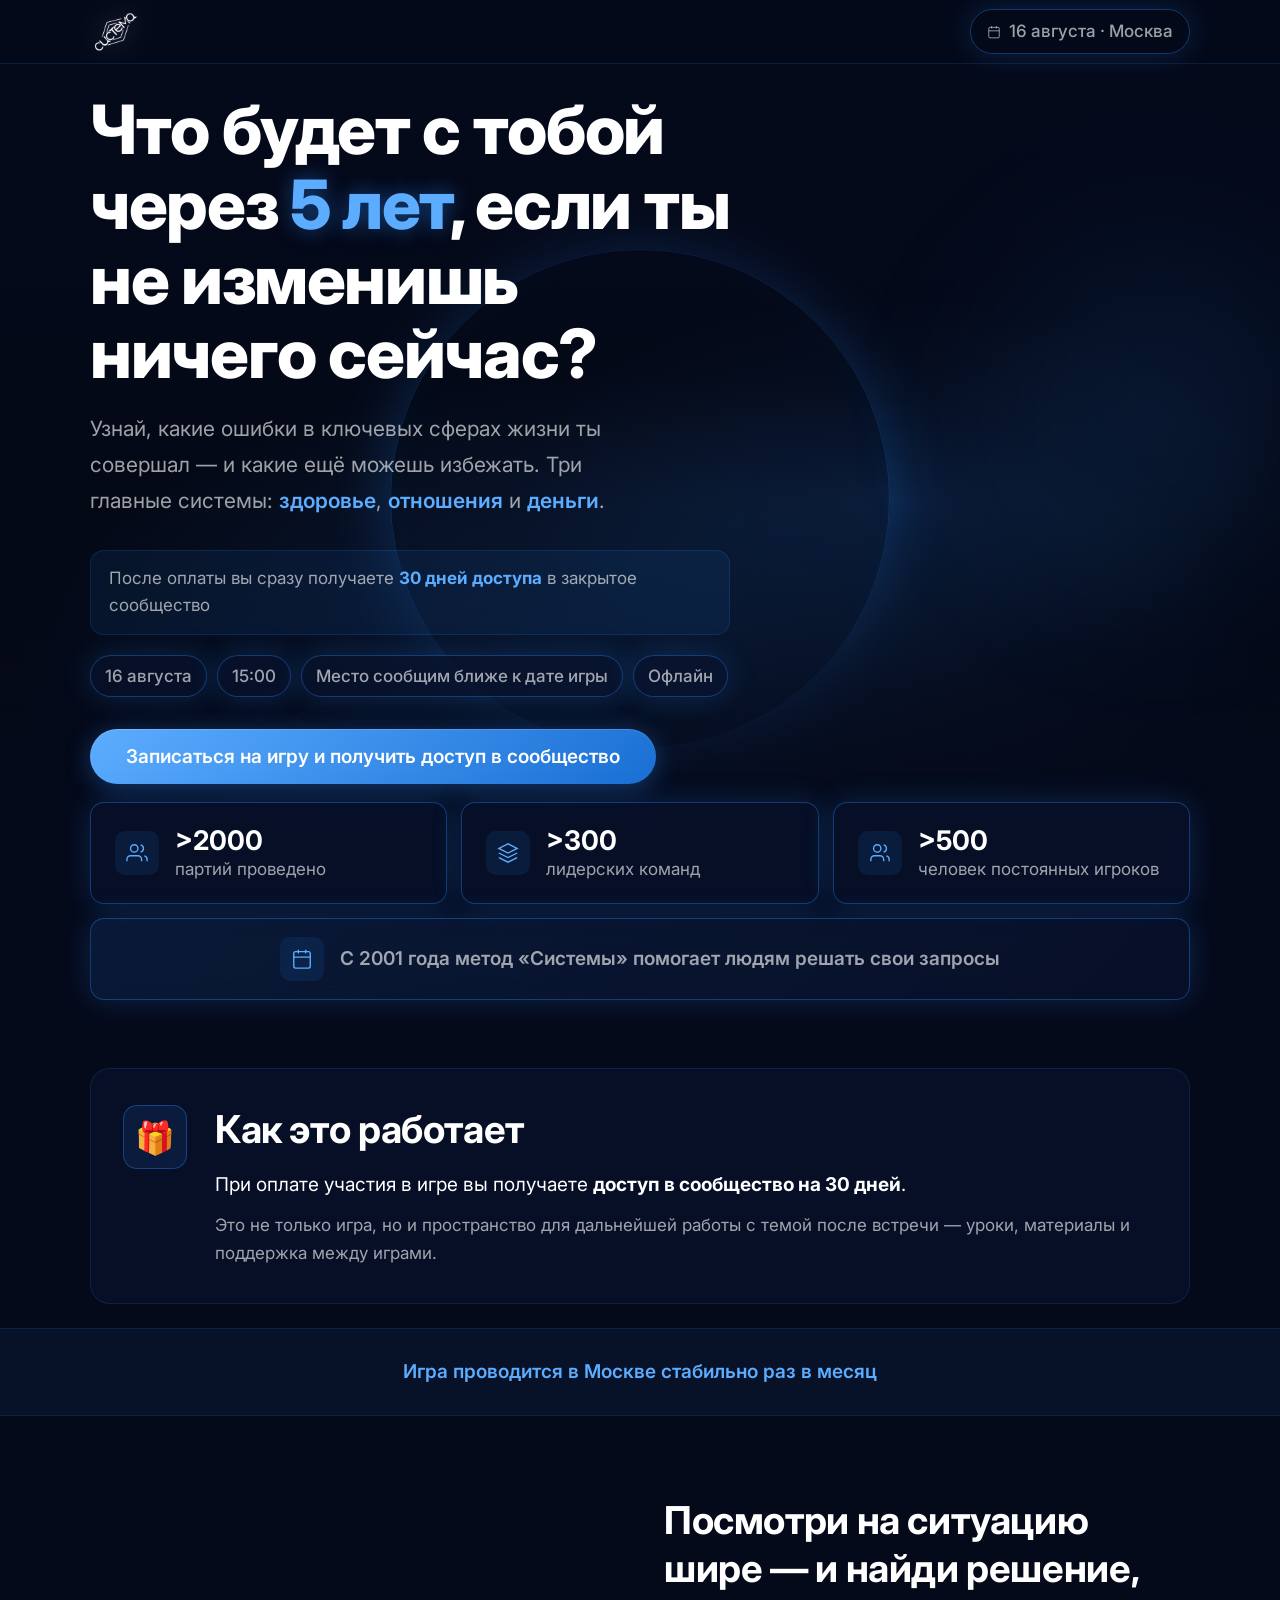
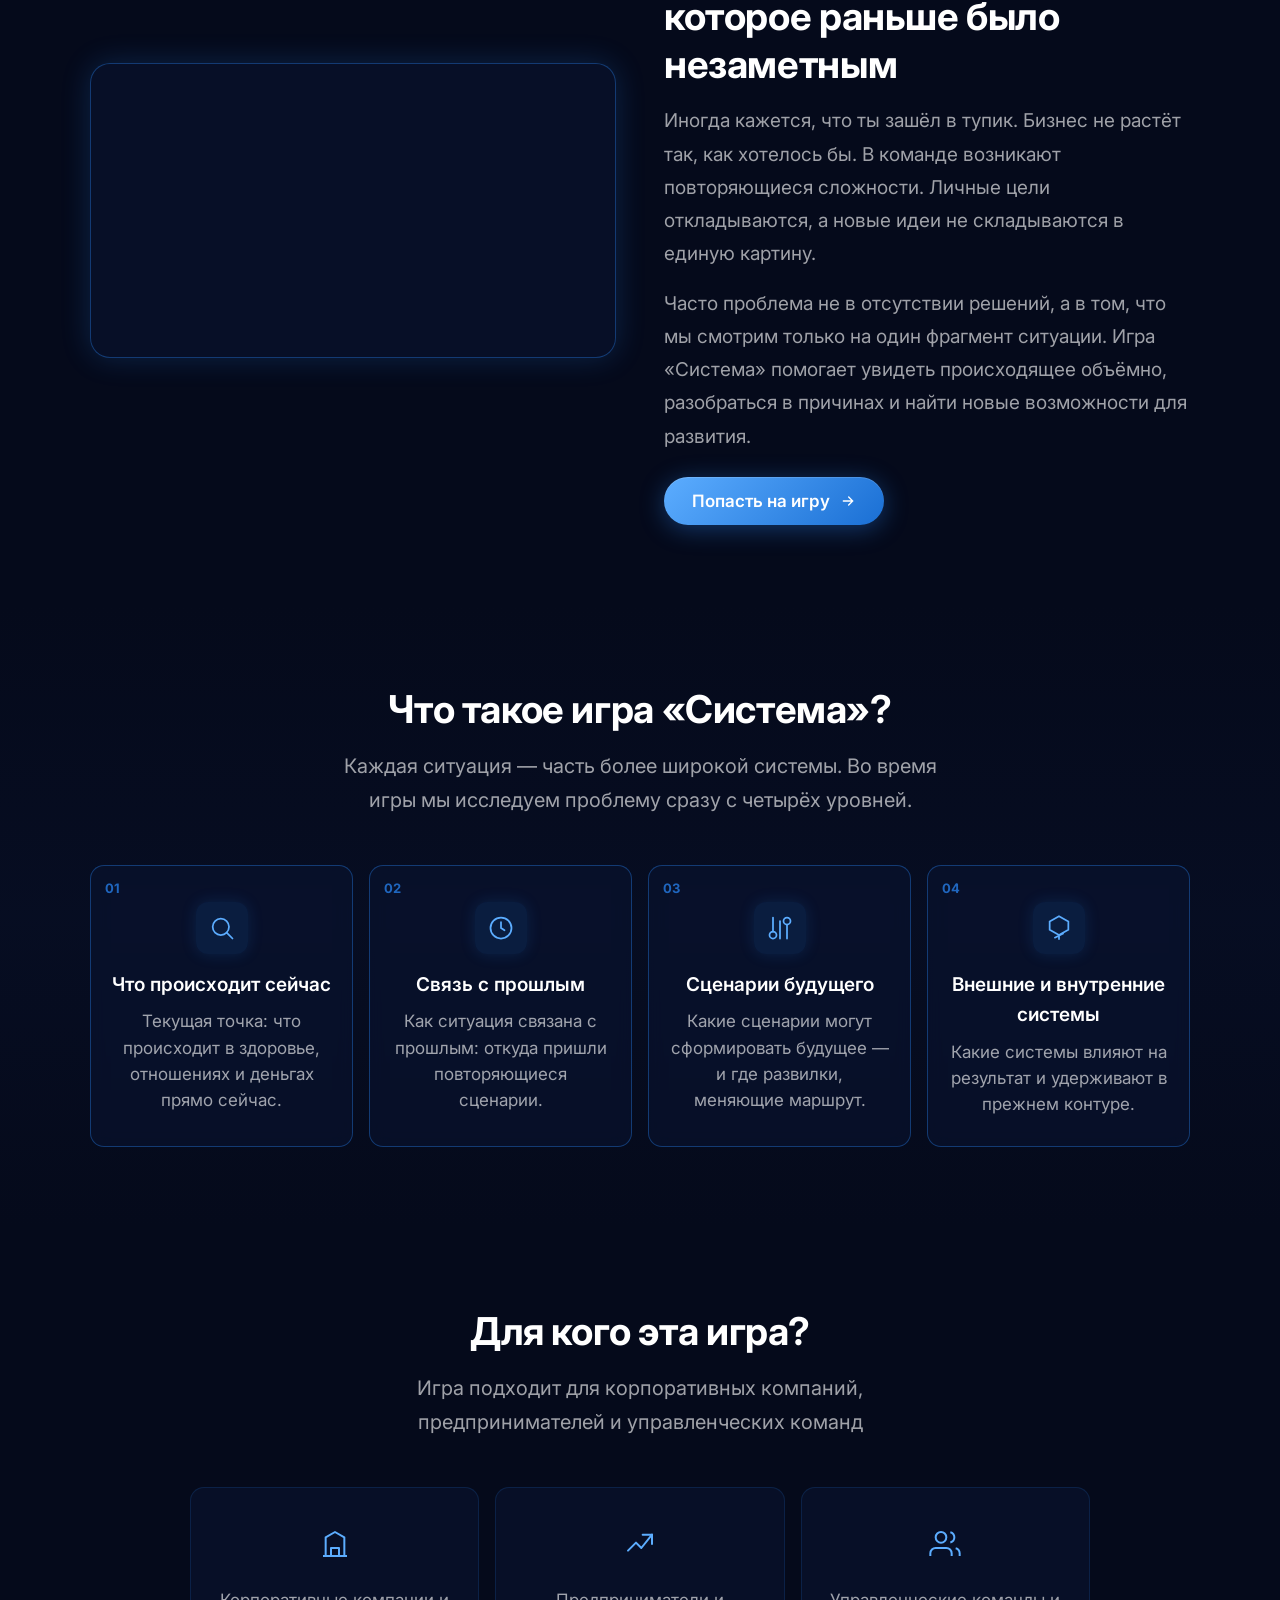
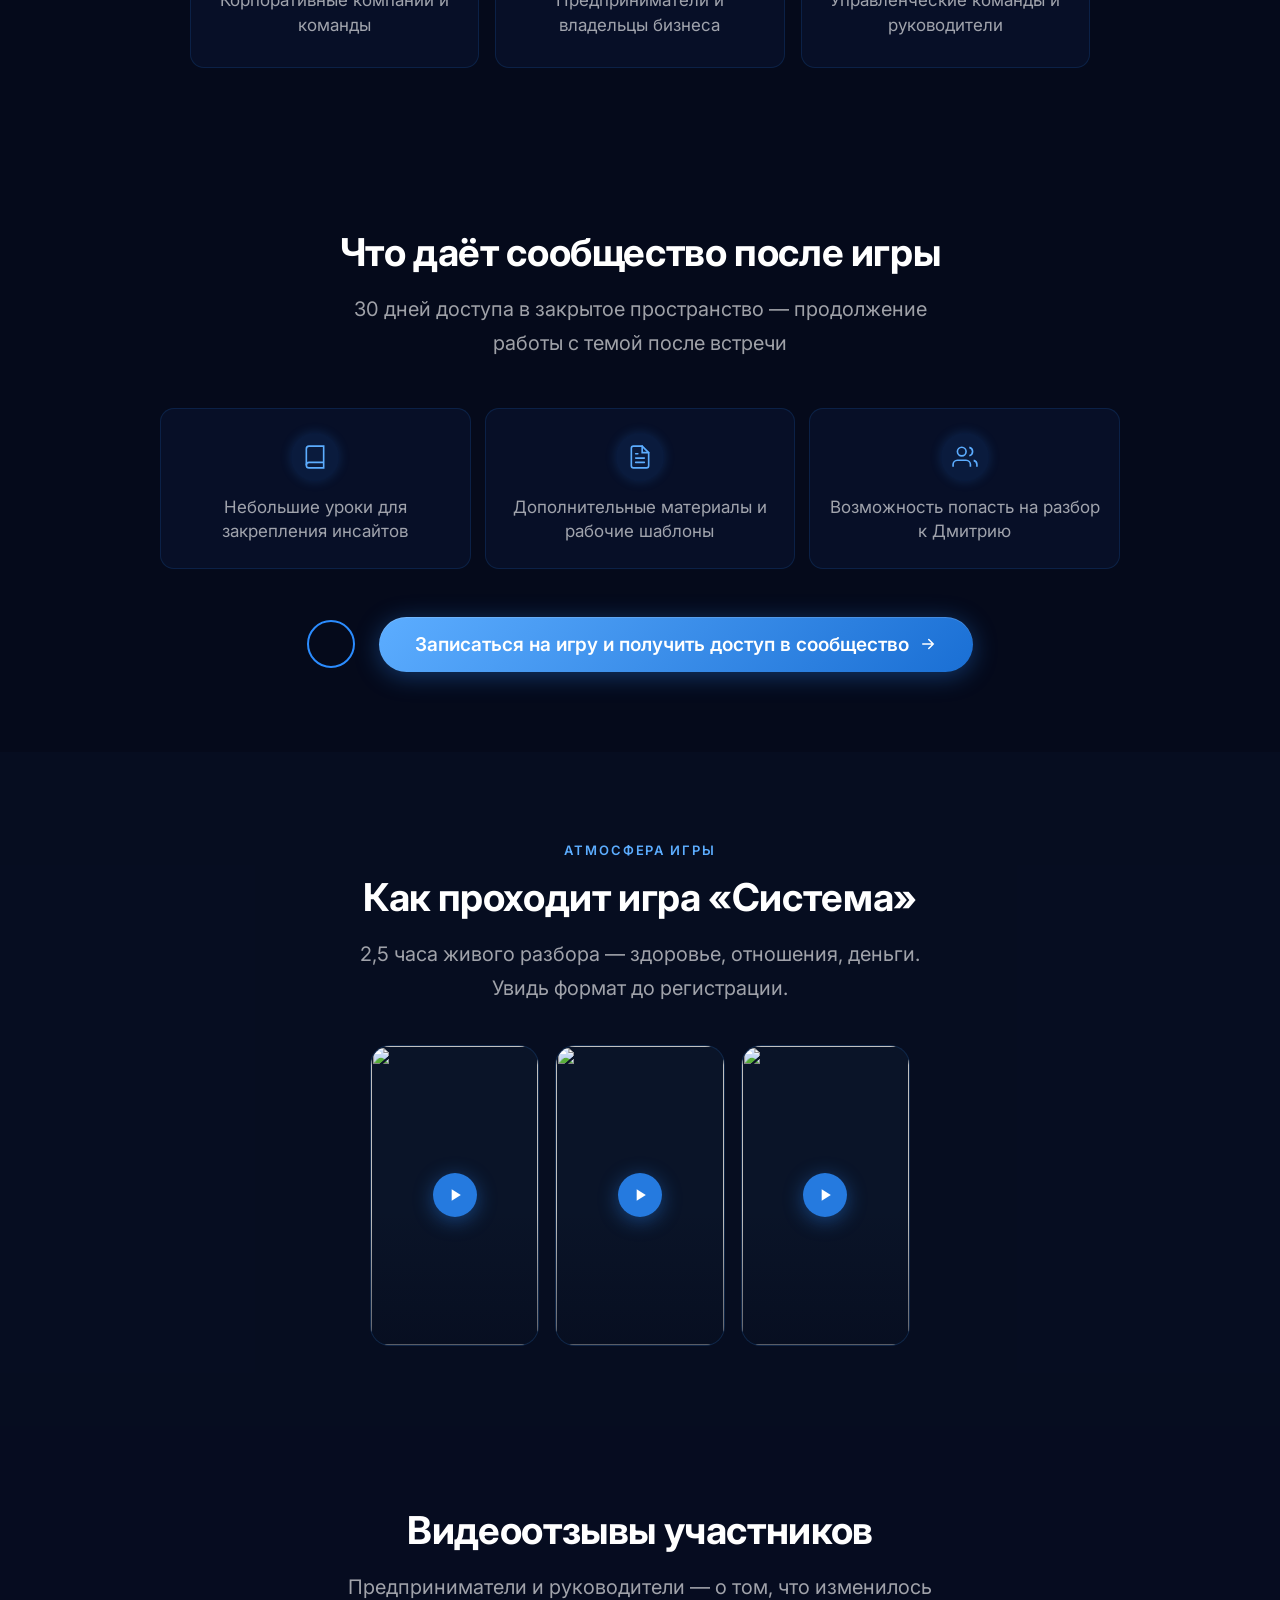
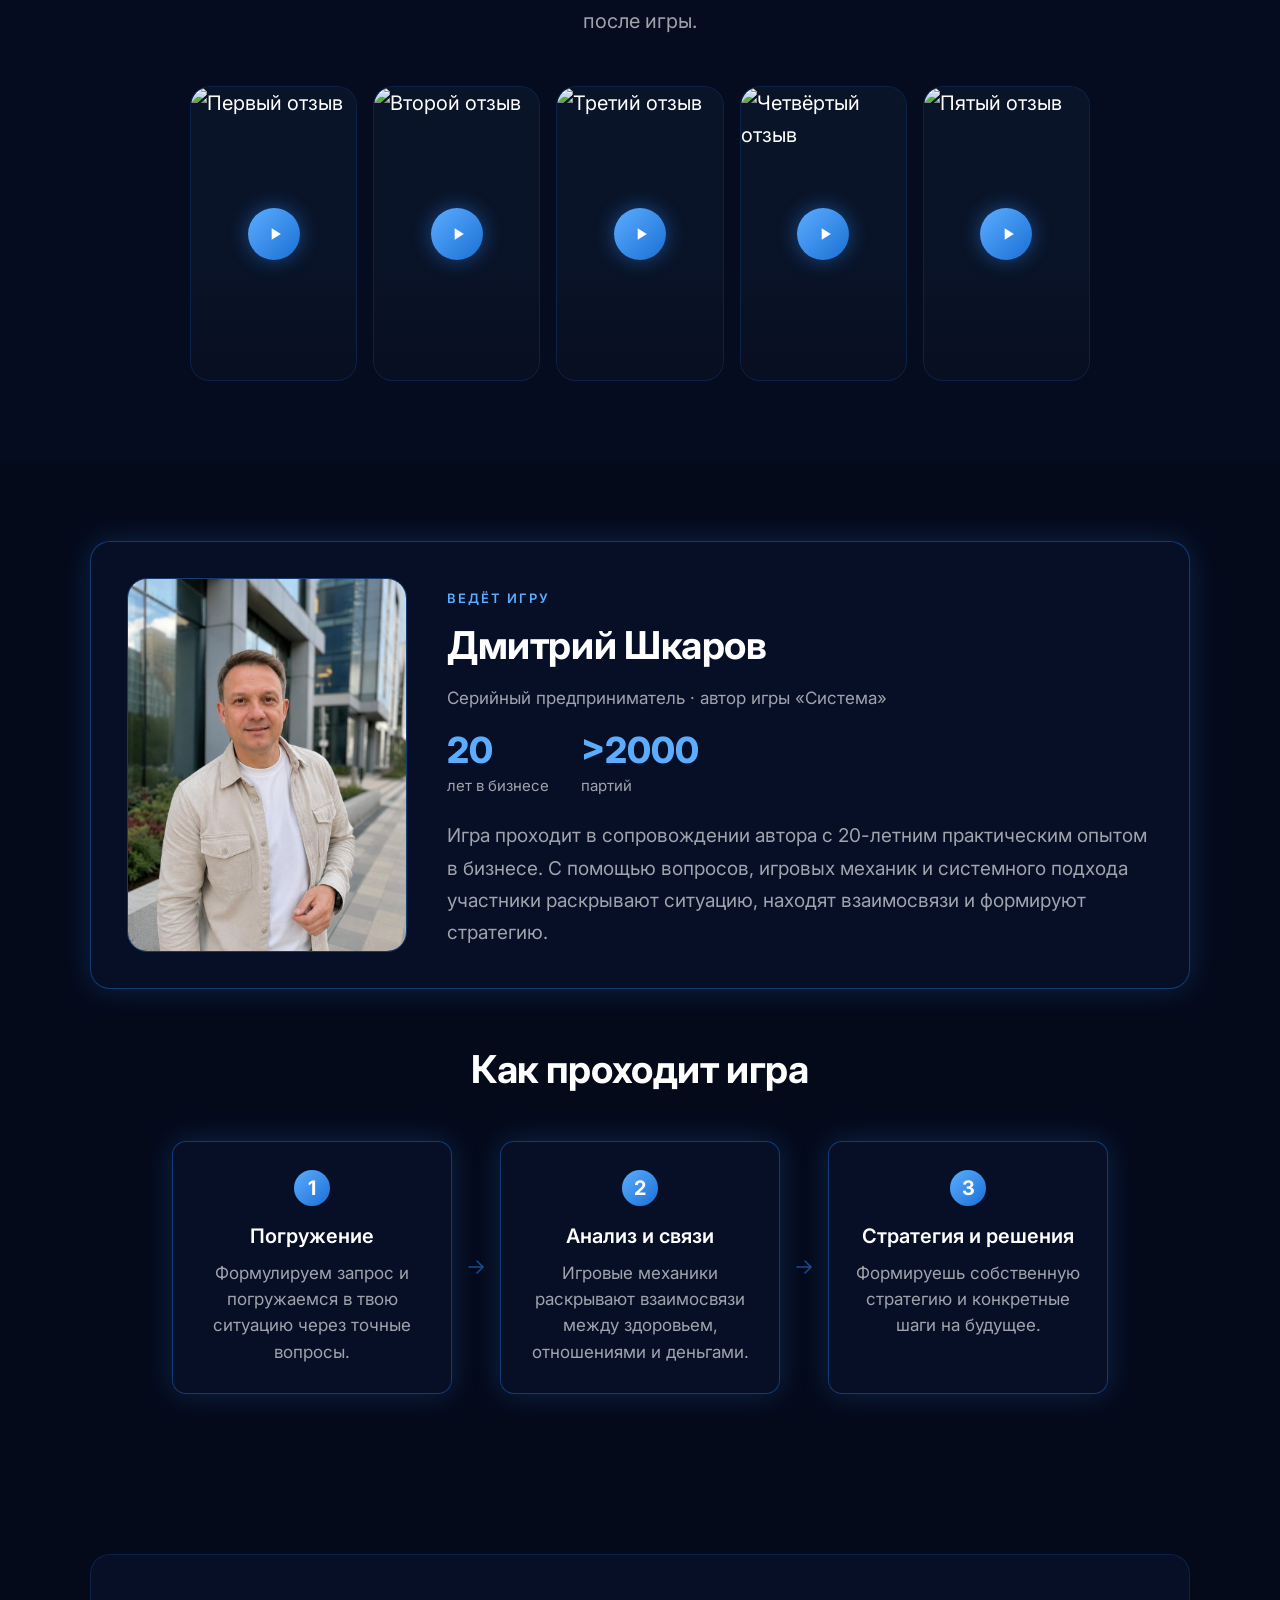
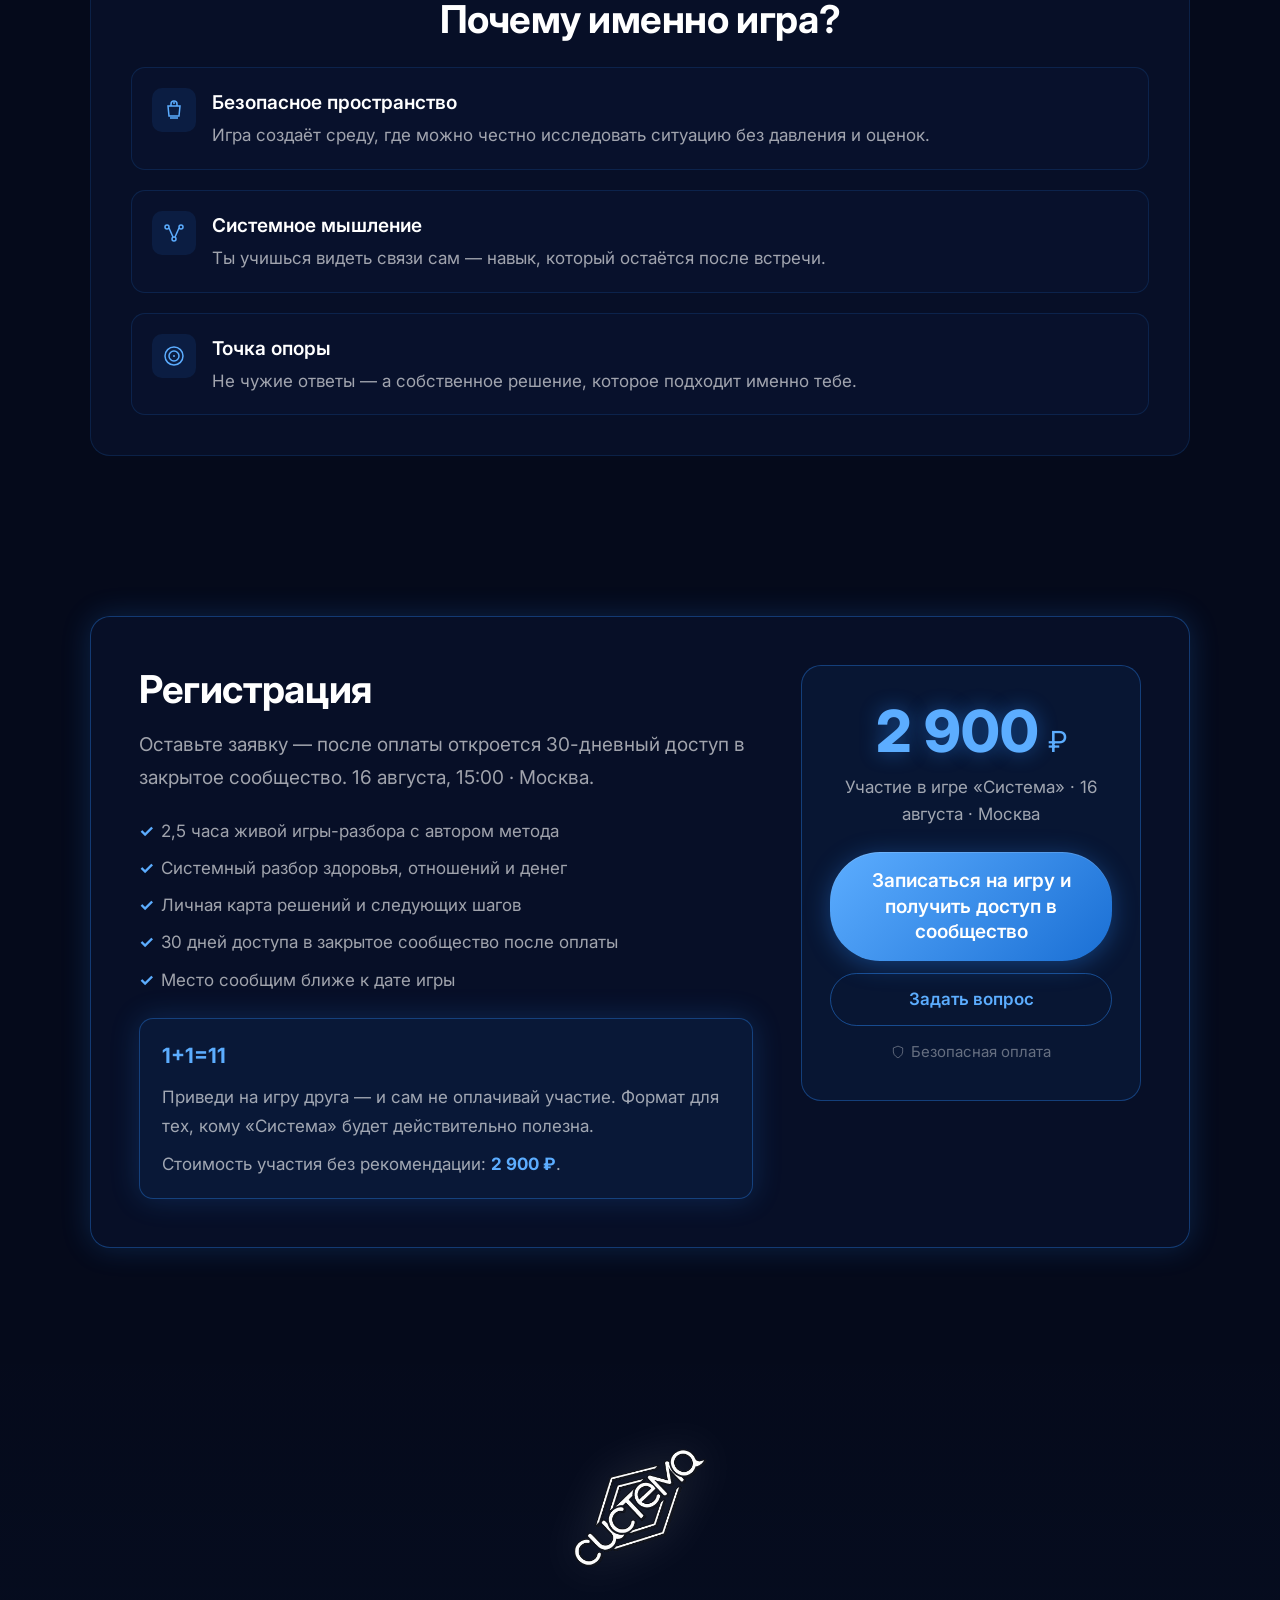
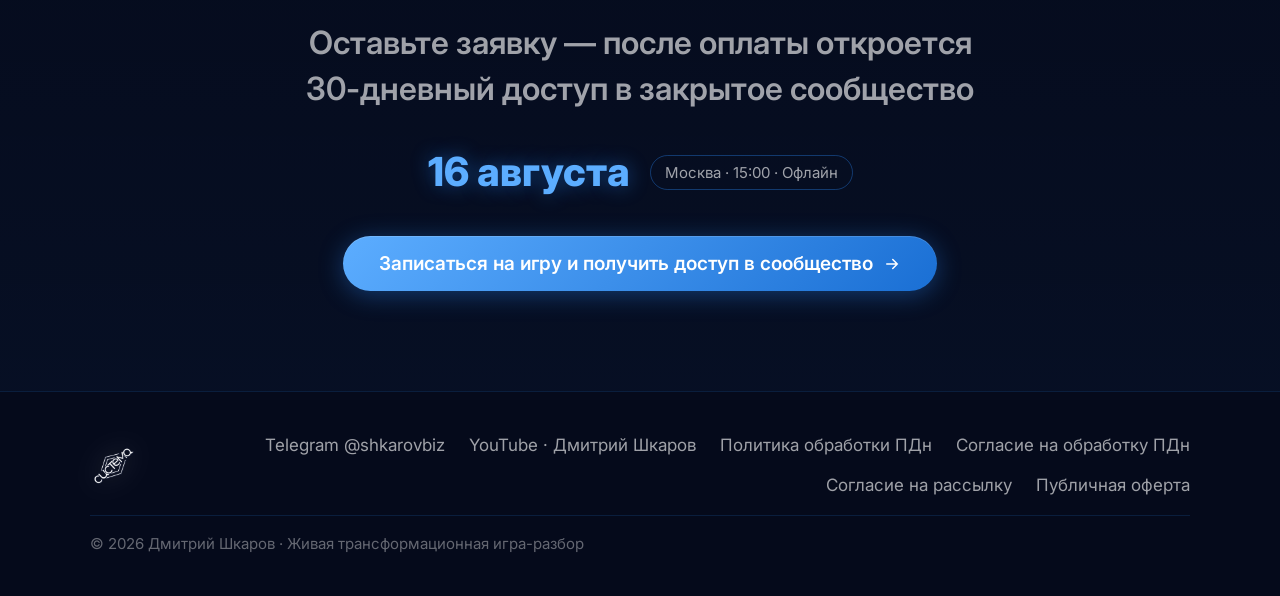
==== commit 287e0c5d: "Убрать блок сообщества из формы оплаты и секции участия. Текст про доступ на месяц и ссылки на Teleg" ====
--- a/index.html
+++ b/index.html
@@ -427,14 +427,6 @@
               <span class="pricing__currency" id="currencyDisplay">₽</span>
             </div>
             <p class="pricing__note" id="priceLabel">Участие в игре «Система» · 16 августа · Москва</p>
-            <div class="payment-community" data-community-block>
-              <p class="payment-community__lead" data-community-lead></p>
-              <p class="payment-community__text" data-community-details></p>
-              <div class="payment-community__links">
-                <a href="#" target="_blank" rel="noopener" data-community-channel>Канал игры</a>
-                <a href="#" target="_blank" rel="noopener" data-community-chat>Чат сообщества</a>
-              </div>
-            </div>
             <button class="btn btn--primary btn--lg btn--full" data-modal-open id="pricingCtaBtn">
               Записаться на игру и получить доступ в сообщество
               <svg width="16" height="16" viewBox="0 0 24 24" fill="none"><path d="M5 12h14M13 6l6 6-6 6" stroke="currentColor" stroke-width="2" stroke-linecap="round"/></svg>
@@ -542,14 +534,6 @@
         <div class="modal__success-icon">✓</div>
         <h3 class="modal__title">Данные приняты</h3>
         <p class="modal__subtitle">Остался последний шаг — оплата участия</p>
-        <div class="payment-community payment-community--modal" data-community-block>
-          <p class="payment-community__lead" data-community-lead></p>
-          <p class="payment-community__text" data-community-details></p>
-          <div class="payment-community__links">
-            <a href="#" target="_blank" rel="noopener" data-community-channel>Канал игры</a>
-            <a href="#" target="_blank" rel="noopener" data-community-chat>Чат сообщества</a>
-          </div>
-        </div>
         <div class="modal__price-tag modal__price-tag--large" id="modalPriceConfirm">2 900 ₽</div>
         <button class="btn btn--primary btn--full" id="payBtn">Оплатить участие</button>
         <p class="modal__pay-note" id="modalPayNote">После оплаты мы свяжемся с вами в Telegram.</p>
--- a/styles.css
+++ b/styles.css
@@ -56,7 +56,10 @@
   line-height: 1.6;
   color: var(--text);
   background: var(--bg);
+  min-height: 100vh;
   overflow-x: hidden;
+  -webkit-text-size-adjust: 100%;
+  text-size-adjust: 100%;
 }
 
 img { max-width: 100%; display: block; }
@@ -192,6 +195,7 @@
   top: 0; left: 0; right: 0;
   z-index: 100;
   height: var(--header-h);
+  padding-top: env(safe-area-inset-top, 0px);
   background: rgba(5, 10, 27, 0.85);
   backdrop-filter: blur(16px);
   border-bottom: 1px solid var(--border-light);
@@ -224,9 +228,13 @@
 .burger {
   display: none;
   flex-direction: column;
+  justify-content: center;
   gap: 6px;
-  width: 28px;
-  padding: 4px 0;
+  width: 44px;
+  height: 44px;
+  padding: 10px;
+  margin-right: -6px;
+  flex-shrink: 0;
 }
 
 .burger span {
@@ -253,7 +261,20 @@
 }
 
 .mobile-menu.open { display: flex; }
-.mobile-menu a { font-size: var(--fs-md); color: var(--text-muted); padding: 6px 0; }
+.mobile-menu a {
+  font-size: var(--fs-md);
+  color: var(--text-muted);
+  padding: 12px 0;
+  min-height: 44px;
+  display: flex;
+  align-items: center;
+}
+
+.mobile-menu .btn {
+  width: 100%;
+  margin-top: 8px;
+  min-height: 48px;
+}
 
 /* ---- Hero ---- */
 .hero {
@@ -1380,8 +1401,8 @@
 
 .modal__close {
   position: absolute;
-  top: 12px; right: 12px;
-  width: 32px; height: 32px;
+  top: 8px; right: 8px;
+  width: 44px; height: 44px;
   display: flex;
   align-items: center;
   justify-content: center;
@@ -1782,12 +1803,25 @@
 @media (max-width: 1024px) {
   .levels__grid { grid-template-columns: repeat(2, minmax(0, 1fr)); }
   .benefits__grid:not(.benefits__grid--community) { grid-template-columns: repeat(3, minmax(0, 1fr)); }
-  .about__grid, .why__grid { grid-template-columns: 1fr; }
-  .event-video__clips { max-width: 480px; }
-  .author-block { grid-template-columns: 1fr; }
+  .about__grid, .why__grid { grid-template-columns: 1fr; gap: 32px; }
+  .author-block {
+    grid-template-columns: 1fr;
+    padding: 28px 24px;
+    gap: 28px;
+    text-align: center;
+  }
+  .author-block__photo {
+    max-width: 260px;
+    margin: 0 auto;
+  }
+  .author-block__stats {
+    justify-content: center;
+    flex-wrap: wrap;
+    gap: 20px 28px;
+  }
   .stats-bar__metrics { grid-template-columns: 1fr; }
   .why__items--row { grid-template-columns: 1fr; }
-  .pricing__card { grid-template-columns: 1fr; }
+  .pricing__card { grid-template-columns: 1fr; padding: 36px 28px; gap: 32px; }
   .process__steps { flex-wrap: wrap; }
   .process-step__arrow { display: none; }
   .process-step { max-width: 100%; flex: 1 1 100%; }
@@ -1795,13 +1829,24 @@
     grid-template-columns: repeat(3, minmax(0, 1fr));
     max-width: 540px;
   }
+  .event-video__grid { gap: 28px; }
 }
 
 @media (max-width: 768px) {
   :root {
-    --fs-body: 18px;
-    --fs-price: 46px;
-    --fs-price-currency: 24px;
+    --fs-body: 17px;
+    --fs-xs: 14px;
+    --fs-sm: 15px;
+    --fs-md: 16px;
+    --fs-lg: 18px;
+    --fs-xl: 22px;
+    --fs-2xl: 28px;
+    --fs-3xl: 32px;
+    --fs-hero: clamp(30px, 8.2vw, 44px);
+    --fs-section: clamp(24px, 6vw, 32px);
+    --fs-cta: clamp(20px, 5vw, 26px);
+    --fs-price: 42px;
+    --fs-price-currency: 22px;
     --header-h: 56px;
   }
 
@@ -1809,91 +1854,182 @@
 
   .burger { display: flex; }
 
-  .logo__img { height: 42px; }
-
-  .header__inner { gap: 10px; min-width: 0; }
+  .logo__img { height: 40px; }
+
+  .header__inner { gap: 8px; min-width: 0; }
 
   .header__date {
-    font-size: 12px;
-    padding: 5px 10px;
+    font-size: 11px;
+    padding: 6px 10px;
     min-width: 0;
-    max-width: calc(100vw - 120px);
+    max-width: calc(100vw - 108px);
     white-space: nowrap;
     overflow: hidden;
     text-overflow: ellipsis;
   }
 
   .mobile-menu {
-    padding: 20px 16px calc(20px + env(safe-area-inset-bottom, 0px));
+    padding: 16px 16px calc(16px + env(safe-area-inset-bottom, 0px));
+    max-height: calc(100dvh - var(--header-h));
+    overflow-y: auto;
+    -webkit-overflow-scrolling: touch;
   }
 
   .hero {
     min-height: auto;
-    padding: calc(var(--header-h) + 20px) 0 36px;
+    padding: calc(var(--header-h) + 16px) 0 32px;
   }
 
-  .hero__title { margin-bottom: 16px; }
-  .hero__subtitle { font-size: var(--fs-md); margin-bottom: 24px; }
-
-  .hero__meta { margin-bottom: 24px; gap: 8px; }
+  .hero__board::after {
+    width: min(320px, 85vw);
+    height: min(320px, 85vw);
+    bottom: 6%;
+  }
+
+  .hero__glow {
+    width: min(360px, 90vw);
+    height: min(360px, 90vw);
+    right: -30%;
+  }
+
+  .hero__title { margin-bottom: 14px; line-height: 1.15; }
+  .hero__subtitle { font-size: var(--fs-md); margin-bottom: 20px; line-height: 1.65; }
+  .hero__gift { padding: 12px 14px; font-size: var(--fs-xs); margin: 12px 0 16px; }
+
+  .hero__meta { margin-bottom: 20px; gap: 8px; }
 
   .hero__meta-item {
-    font-size: 13px;
+    font-size: 12px;
     padding: 6px 12px;
+    line-height: 1.4;
   }
 
-  .hero__content .btn--lg {
+  .hero__content .btn--lg,
+  .benefits__cta .btn--lg,
+  .section .btn--lg {
     width: 100%;
     white-space: normal;
+    min-height: 48px;
+    padding: 14px 20px;
+    font-size: var(--fs-sm);
   }
 
-  .btn--lg { padding: 14px 24px; }
+  .btn {
+    min-height: 44px;
+    touch-action: manipulation;
+  }
+
+  .btn--lg { padding: 14px 22px; }
   .btn--full { white-space: normal; }
 
-  .stats-bar { margin-top: -16px; }
-  .stats-bar__metrics { grid-template-columns: 1fr; }
-  .stats-bar__highlight { flex-direction: column; padding: 20px; }
-
-  .section { padding: 56px 0; }
-
-  .audience__grid { grid-template-columns: repeat(2, 1fr); }
-  .benefits__grid:not(.benefits__grid--community) { grid-template-columns: repeat(2, minmax(0, 1fr)); }
-  .levels__grid { grid-template-columns: 1fr; }
+  .stats-bar { margin-top: -12px; padding-bottom: 12px; }
+  .stats-bar__metrics { grid-template-columns: 1fr; gap: 10px; }
+  .stats-bar__item {
+    padding: 16px 18px;
+    min-height: auto;
+    gap: 12px;
+  }
+  .stats-bar__icon { width: 40px; height: 40px; }
+  .stats-bar__num { font-size: var(--fs-lg); }
+  .stats-bar__label { font-size: var(--fs-xs); }
+  .stats-bar__highlight { flex-direction: column; padding: 18px 16px; gap: 12px; }
+  .stats-bar__highlight-text { font-size: var(--fs-sm); }
+
+  .section { padding: 48px 0; }
+  .section__header { margin-bottom: 32px; }
+  .section__title { margin-bottom: 12px; }
+  .section__desc { font-size: var(--fs-sm); line-height: 1.65; }
+
+  .game-format.section { padding-top: 32px; padding-bottom: 16px; }
+  .game-format__card { padding: 24px 18px; gap: 18px; }
+  .game-format__icon { width: 56px; height: 56px; font-size: 28px; }
+
+  .game-schedule { padding: 20px 0; }
+  .game-schedule__text { font-size: var(--fs-sm); padding: 0 16px; line-height: 1.5; }
+
+  .about__grid { gap: 24px; }
+  .about__text p { font-size: var(--fs-sm); }
+
+  .audience__grid { grid-template-columns: repeat(2, 1fr); gap: 12px; }
+  .audience-card { padding: 22px 16px; }
+  .benefits__grid:not(.benefits__grid--community) { grid-template-columns: repeat(2, minmax(0, 1fr)); gap: 12px; }
+  .benefits__grid--community { gap: 12px; }
+  .benefit-card { padding: 20px 14px; }
+  .levels__grid { grid-template-columns: 1fr; gap: 12px; }
+  .level-card { padding: 22px 18px; }
+
+  .event-video__grid { gap: 24px; }
+  .event-video__text .section__desc { font-size: var(--fs-sm); }
+
+  .event-video__clips {
+    display: flex;
+    overflow-x: auto;
+    scroll-snap-type: x mandatory;
+    gap: 12px;
+    max-width: none;
+    margin: 0 -16px;
+    padding: 0 16px 8px;
+    -webkit-overflow-scrolling: touch;
+    scrollbar-width: none;
+  }
+
+  .event-video__clips::-webkit-scrollbar { display: none; }
+
+  .event-video__clip {
+    flex: 0 0 min(72vw, 260px);
+    scroll-snap-align: center;
+  }
+
+  .author-block { padding: 24px 18px; gap: 20px; }
+  .author-block__photo { max-width: 220px; }
+  .author-block__bio { font-size: var(--fs-sm); text-align: left; }
+
+  .why__card { padding: 24px 18px; }
+  .why__items--row { gap: 16px; margin-top: 24px; }
 
   .reviews__grid {
     grid-template-columns: repeat(2, minmax(0, 1fr));
-    gap: 12px;
-  }
-
-  .event-video__clips {
-    grid-template-columns: repeat(3, minmax(0, 1fr));
-    max-width: 100%;
     gap: 10px;
   }
 
-  .why__card { padding: 28px 20px; }
-
-  .pricing__card { padding: 28px 20px; gap: 28px; }
-  .pricing__action { padding: 24px 16px; }
-
-  .cta { padding: 64px 0; }
+  .review-card__body { padding: 12px 10px 14px; }
+  .review-card__quote { font-size: var(--fs-xs); margin-bottom: 8px; }
+
+  .process-step { padding: 22px 18px; }
+
+  .pricing__card { padding: 24px 18px; gap: 24px; }
+  .pricing__action { padding: 22px 16px; }
+  .pricing__desc { font-size: var(--fs-sm); margin-bottom: 18px; }
+  .pricing__referral { padding: 16px; margin-top: 18px; }
+  .payment-community { padding: 12px 14px; margin: 14px 0; }
+
+  .cta { padding: 56px 0; }
+  .cta__logo .logo__img--cta { height: clamp(72px, 22vw, 120px); }
+  .cta__title { font-size: var(--fs-cta); margin-bottom: 20px; line-height: 1.4; }
   .cta__date { font-size: var(--fs-2xl); }
 
-  .footer { padding-bottom: calc(40px + env(safe-area-inset-bottom, 0px)); }
-  .footer__inner { grid-template-columns: 1fr; }
-  .footer__links { justify-content: flex-start; }
-
-  .benefits__cta { flex-direction: column; }
+  .footer { padding-bottom: calc(32px + env(safe-area-inset-bottom, 0px)); }
+  .footer__inner { grid-template-columns: 1fr; gap: 20px; }
+  .footer__brand { justify-content: center; }
+  .footer__links { justify-content: center; gap: 10px 18px; }
+  .footer__links a { font-size: var(--fs-xs); }
+  .footer__copy { text-align: center; }
+
+  .benefits__cta { flex-direction: column; gap: 16px; }
   .pulse-ring { display: none; }
 
   .modal { padding: 12px; align-items: center; }
 
   .modal__dialog {
-    padding: 28px 20px 24px;
+    padding: 44px 18px 20px;
     max-height: calc(100dvh - 24px);
     overflow-y: auto;
     -webkit-overflow-scrolling: touch;
   }
+
+  .modal__title { font-size: var(--fs-md); }
+  .modal__referral--compact p { font-size: var(--fs-xs); line-height: 1.5; }
+  .messenger-choice { gap: 6px; }
 
   .legal { padding: 36px 0 56px; }
   .legal__title { font-size: clamp(24px, 6vw, 32px); }
@@ -1921,38 +2057,62 @@
 }
 
 @media (max-width: 480px) {
+  :root {
+    --fs-body: 16px;
+    --fs-hero: clamp(26px, 7.5vw, 34px);
+    --fs-section: clamp(22px, 5.8vw, 28px);
+    --fs-price: 38px;
+    --fs-price-currency: 20px;
+  }
+
+  .container { padding: 0 14px; }
+
   .header__date { display: none; }
 
-  .audience__grid { grid-template-columns: 1fr; }
+  .hero { padding-bottom: 28px; }
+
+  .audience__grid,
+  .audience__grid--corporate { grid-template-columns: 1fr; }
   .benefits__grid { grid-template-columns: 1fr; }
 
-  .hero__meta-item { flex: 1 1 100%; }
+  .hero__meta-item { flex: 1 1 100%; text-align: center; }
+
+  .event-video__clip { flex-basis: min(78vw, 240px); }
 
   .reviews__grid {
     grid-template-columns: repeat(2, minmax(0, 1fr));
     max-width: 100%;
+    gap: 8px;
   }
 
   .cta__meta { flex-direction: column; gap: 12px; align-items: stretch; }
 
   .cta__seats { width: 100%; }
 
-  .process-step { padding: 20px 16px; }
+  .process-step { padding: 18px 14px; }
+  .pricing__card { padding: 20px 14px; }
+  .pricing__action { padding: 18px 14px; }
+  .author-block { padding: 20px 14px; }
+  .author-block__stats { gap: 16px 20px; }
+  .author-block__stat-num { font-size: var(--fs-xl); }
 
   .modal { padding: 0; align-items: flex-end; }
 
   .modal__dialog {
     max-width: 100%;
-    max-height: 92dvh;
+    max-height: 94dvh;
     border-bottom-left-radius: 0;
     border-bottom-right-radius: 0;
-    padding: 24px 16px calc(20px + env(safe-area-inset-bottom, 0px));
+    padding: 44px 16px calc(18px + env(safe-area-inset-bottom, 0px));
   }
 
   .modal--video .modal__dialog--video {
     max-width: 100%;
     border-radius: var(--radius-lg) var(--radius-lg) 0 0;
   }
+
+  .messenger-choice { grid-template-columns: 1fr; }
+  .messenger-choice__item span { min-height: 44px; }
 }
 
 @media (max-width: 360px) {
@@ -1961,6 +2121,8 @@
     max-width: 240px;
     margin: 0 auto;
   }
+
+  .event-video__clip { flex-basis: min(84vw, 220px); }
 }
 
 /* ============================================
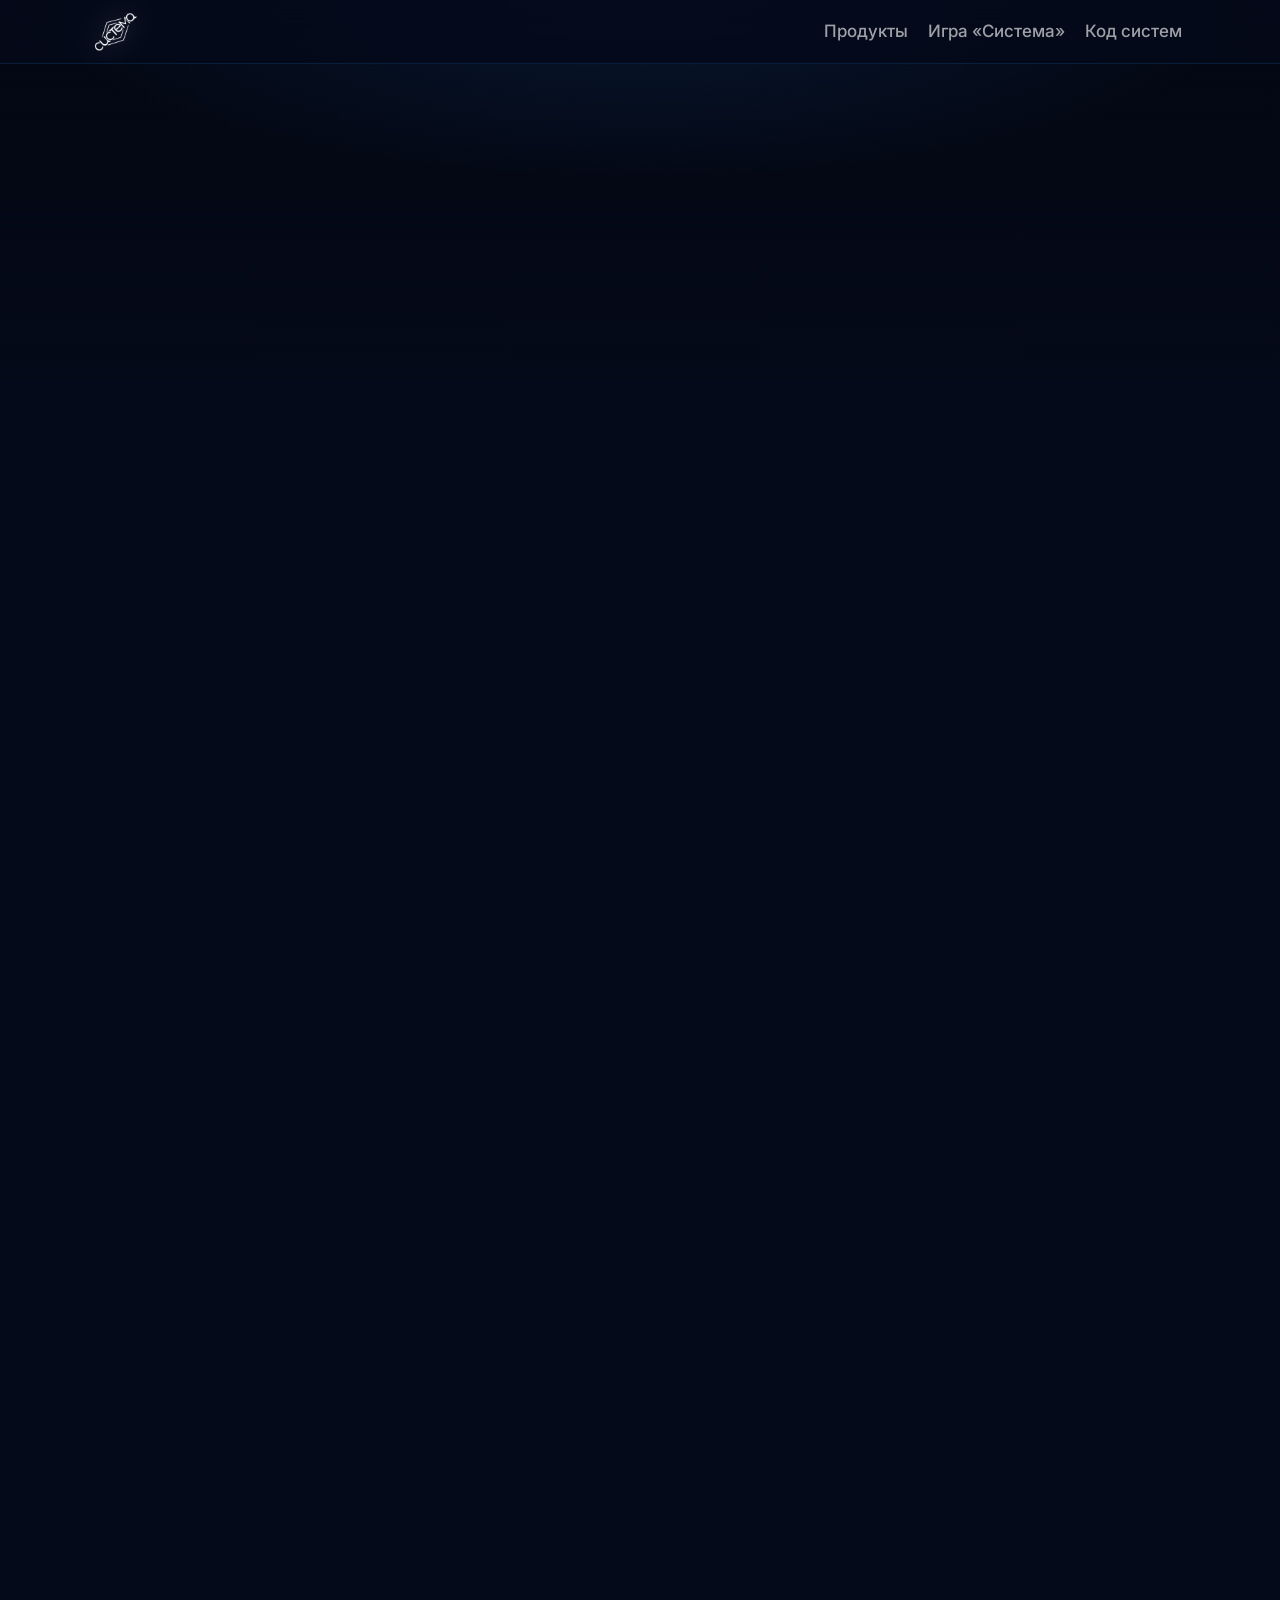
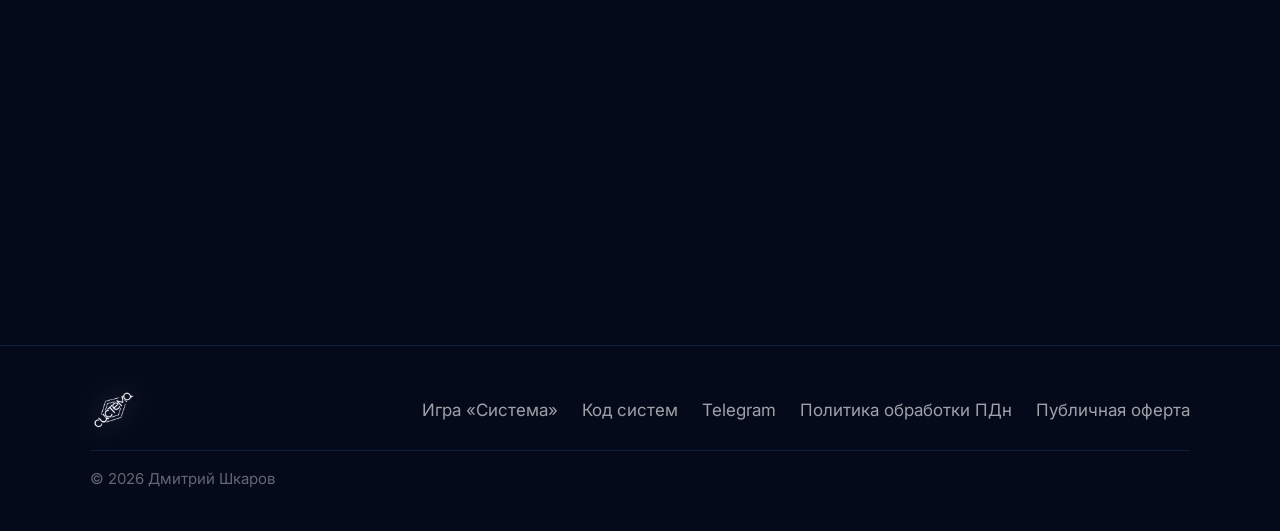
==== commit 424faebd: "Обновить дату игры на 19 сентября. Co-authored-by: Cursor <cursoragent@cursor.com>" ====
--- a/index.html
+++ b/index.html
@@ -3,561 +3,135 @@
 <head>
   <meta charset="UTF-8">
   <meta name="viewport" content="width=device-width, initial-scale=1.0, viewport-fit=cover">
-  <title>Игра «Система» — Дмитрий Шкаров · 16 августа · Москва</title>
-  <meta name="description" content="Что будет с тобой через 5 лет, если ты не изменишь ничего сейчас? Офлайн в Москве, 16 августа, 15:00. После оплаты — 30 дней доступа в закрытое сообщество.">
+  <title>Дмитрий Шкаров — Игра «Система» и курс «Код систем»</title>
+  <meta name="description" content="Системные продукты Дмитрия Шкарова: офлайн-игра «Система» и онлайн-курс «Код систем». Деньги, отношения, здоровье — как единая система.">
   <link rel="preconnect" href="https://fonts.googleapis.com">
   <link rel="preconnect" href="https://fonts.gstatic.com" crossorigin>
   <link href="https://fonts.googleapis.com/css2?family=Inter:wght@400;500;600;700;800&display=swap" rel="stylesheet">
   <link rel="stylesheet" href="styles.css">
   <link rel="icon" href="assets/logo.png" type="image/png">
 </head>
-<body>
+<body data-page="hub">
 
-  <!-- TILDA BLOCK: HEADER -->
-  <header class="header" id="header">
+  <header class="header header--scrolled" id="header">
     <div class="container header__inner">
-      <a href="#" class="logo">
-        <img src="assets/logo.png" alt="Система" class="logo__img" id="logoHeader">
+      <a href="index.html" class="logo">
+        <img src="assets/logo.png" alt="Система" class="logo__img">
       </a>
-      <div class="header__date" id="headerDate">
-        <svg width="14" height="14" viewBox="0 0 24 24" fill="none"><rect x="3" y="4" width="18" height="18" rx="2" stroke="currentColor" stroke-width="1.5"/><path d="M16 2v4M8 2v4M3 10h18" stroke="currentColor" stroke-width="1.5"/></svg>
-        16 августа · Москва
-      </div>
+      <nav class="header__nav">
+        <a href="index.html" class="header__nav-link--active">Продукты</a>
+        <a href="game.html">Игра «Система»</a>
+        <a href="kod-sistem.html">Код систем</a>
+      </nav>
       <button class="burger" aria-label="Меню" id="burger"><span></span><span></span></button>
     </div>
     <nav class="mobile-menu" id="mobileMenu">
-      <a href="#about">О игре</a>
-      <a href="#levels">Метод</a>
-      <a href="#event-video">Видео с игры</a>
-      <a href="#reviews">Отзывы</a>
-      <a href="#pricing">Участие</a>
-      <button class="btn btn--primary" data-modal-open>Зарегистрироваться</button>
+      <a href="game.html">Игра «Система»</a>
+      <a href="kod-sistem.html">Код систем</a>
+      <a href="https://t.me/Shkarovbis" target="_blank" rel="noopener">Задать вопрос</a>
     </nav>
   </header>
 
   <main>
-
-    <!-- TILDA BLOCK: HERO -->
-    <section class="hero" id="hero">
-      <div class="hero__bg">
-        <div class="hero__board"></div>
-        <div class="hero__overlay"></div>
-        <div class="hero__glow"></div>
-      </div>
-      <div class="container hero__inner">
-        <div class="hero__content reveal">
-          <h1 class="hero__title">
-            Что будет с тобой через <span class="text-glow">5 лет</span>, если ты не изменишь ничего сейчас?
-          </h1>
-          <p class="hero__subtitle">
-            Узнай, какие ошибки в ключевых сферах жизни ты совершал — и какие ещё можешь избежать.
-            Три главные системы: <strong>здоровье</strong>, <strong>отношения</strong> и <strong>деньги</strong>.
-          </p>
-          <p class="hero__gift reveal" id="heroGift">После оплаты вы сразу получаете <strong>30 дней доступа</strong> в закрытое сообщество</p>
-          <div class="hero__meta reveal" id="heroMeta">
-            <span class="hero__meta-item">16 августа</span>
-            <span class="hero__meta-item">15:00</span>
-            <span class="hero__meta-item">Место сообщим ближе к дате игры</span>
-            <span class="hero__meta-item">Офлайн</span>
-          </div>
-          <button class="btn btn--primary btn--lg" data-modal-open id="heroCtaBtn">
-            Записаться на игру и получить доступ в сообщество
-            <svg width="18" height="18" viewBox="0 0 24 24" fill="none"><path d="M5 12h14M13 6l6 6-6 6" stroke="currentColor" stroke-width="2" stroke-linecap="round" stroke-linejoin="round"/></svg>
-          </button>
-        </div>
+    <section class="hub-hero">
+      <div class="hub-hero__bg"></div>
+      <div class="container hub-hero__inner reveal">
+        <p class="hub-hero__eyebrow">Дмитрий Шкаров</p>
+        <h1 class="hub-hero__title">Системный взгляд на жизнь,<br>деньги и решения</h1>
+        <p class="hub-hero__subtitle">Два формата — одна логика: увидеть, где ломается система, и собрать её заново. Офлайн-игра для глубокого разбора или 30-дневный онлайн-курс с диагностикой.</p>
       </div>
     </section>
 
-    <!-- TILDA BLOCK: STATS -->
-    <section class="stats-bar">
+    <section class="section products-hub" id="products">
       <div class="container">
-        <div class="stats-bar__grid reveal">
-          <div class="stats-bar__metrics">
-            <div class="stats-bar__item">
-              <div class="stats-bar__icon">
-                <svg width="22" height="22" viewBox="0 0 24 24" fill="none"><path d="M17 21v-2a4 4 0 00-4-4H5a4 4 0 00-4 4v2" stroke="currentColor" stroke-width="1.5"/><circle cx="9" cy="7" r="4" stroke="currentColor" stroke-width="1.5"/><path d="M23 21v-2a4 4 0 00-3-3.87M16 3.13a4 4 0 010 7.75" stroke="currentColor" stroke-width="1.5"/></svg>
-              </div>
-              <div class="stats-bar__content">
-                <span class="stats-bar__num">&gt;2000</span>
-                <span class="stats-bar__label">партий проведено</span>
+        <h2 class="section__title section__title--center reveal">Программы и продукты</h2>
+        <p class="section__lead reveal">Выберите формат, который подходит вам сейчас</p>
+
+        <div class="products-grid reveal">
+          <article class="product-card product-card--game">
+            <div class="product-card__visual">
+              <img src="assets/game-hero-banner.jpg" alt="Игра «Система» с Дмитрием Шкаровым" loading="lazy">
+              <span class="product-card__badge">Офлайн · Москва</span>
+            </div>
+            <div class="product-card__body">
+              <h3 class="product-card__title">Игра «Система»</h3>
+              <p class="product-card__desc">Что будет с тобой через 5 лет, если ты не изменишь ничего сейчас? Живой разбор здоровья, отношений и денег за игровым столом с автором метода.</p>
+              <ul class="product-card__features">
+                <li>19 сентября · 15:00 · Москва</li>
+                <li>2,5 часа живой игры-разбора</li>
+                <li>30 дней доступа в сообщество после оплаты</li>
+              </ul>
+              <div class="product-card__footer">
+                <span class="product-card__price">2 900 ₽</span>
+                <a class="btn btn--primary" href="game.html">
+                  Подробнее
+                  <svg width="16" height="16" viewBox="0 0 24 24" fill="none"><path d="M5 12h14M13 6l6 6-6 6" stroke="currentColor" stroke-width="2" stroke-linecap="round"/></svg>
+                </a>
               </div>
             </div>
-            <div class="stats-bar__item">
-              <div class="stats-bar__icon">
-                <svg width="22" height="22" viewBox="0 0 24 24" fill="none"><path d="M12 2L2 7l10 5 10-5-10-5zM2 17l10 5 10-5M2 12l10 5 10-5" stroke="currentColor" stroke-width="1.5"/></svg>
-              </div>
-              <div class="stats-bar__content">
-                <span class="stats-bar__num">&gt;300</span>
-                <span class="stats-bar__label">лидерских команд</span>
+          </article>
+
+          <article class="product-card product-card--course">
+            <div class="product-card__visual">
+              <img src="assets/kod-hero.jpg" alt="Курс «Код систем» — Дмитрий Шкаров" loading="lazy">
+              <span class="product-card__badge product-card__badge--gold">Онлайн · 30 дней</span>
+            </div>
+            <div class="product-card__body">
+              <h3 class="product-card__title">Код систем</h3>
+              <p class="product-card__desc">Диагностика жизни и система первых шагов. За 30 дней поймёте, что ограничивает рост, и соберёте маршрут на год.</p>
+              <ul class="product-card__features">
+                <li>9 уроков + рабочая тетрадь · видеоуроки в записи</li>
+                <li>Входная и итоговая диагностика</li>
+                <li>Сообщество на 1 месяц</li>
+              </ul>
+              <div class="product-card__footer">
+                <span class="product-card__price">5 990 ₽</span>
+                <a class="btn btn--primary btn--gold" href="kod-sistem.html">
+                  Подробнее
+                  <svg width="16" height="16" viewBox="0 0 24 24" fill="none"><path d="M5 12h14M13 6l6 6-6 6" stroke="currentColor" stroke-width="2" stroke-linecap="round"/></svg>
+                </a>
               </div>
             </div>
-            <div class="stats-bar__item">
-              <div class="stats-bar__icon">
-                <svg width="22" height="22" viewBox="0 0 24 24" fill="none"><path d="M16 21v-2a4 4 0 00-4-4H6a4 4 0 00-4 4v2" stroke="currentColor" stroke-width="1.5"/><circle cx="9" cy="7" r="4" stroke="currentColor" stroke-width="1.5"/><path d="M22 21v-2a4 4 0 00-3-3.87M16 3.13a4 4 0 010 7.75" stroke="currentColor" stroke-width="1.5"/></svg>
-              </div>
-              <div class="stats-bar__content">
-                <span class="stats-bar__num">&gt;500</span>
-                <span class="stats-bar__label">человек постоянных игроков</span>
-              </div>
-            </div>
-          </div>
-          <div class="stats-bar__highlight">
-            <div class="stats-bar__icon">
-              <svg width="22" height="22" viewBox="0 0 24 24" fill="none"><rect x="3" y="4" width="18" height="18" rx="2" stroke="currentColor" stroke-width="1.5"/><path d="M16 2v4M8 2v4M3 10h18" stroke="currentColor" stroke-width="1.5"/></svg>
-            </div>
-            <p class="stats-bar__highlight-text">С 2001 года метод «Системы» помогает людям решать свои запросы</p>
-          </div>
-        </div>
-      </div>
-    </section>
-
-    <!-- ФОРМАТ / КАК ЭТО РАБОТАЕТ -->
-    <section class="section game-format" id="format">
-      <div class="container">
-        <div class="game-format__card reveal">
-          <div class="game-format__icon" aria-hidden="true">🎁</div>
-          <div class="game-format__content">
-            <h2 class="section__title">Как это работает</h2>
-            <p class="game-format__lead">При оплате участия в игре вы получаете <strong>доступ в сообщество на 30 дней</strong>.</p>
-            <p>Это не только игра, но и пространство для дальнейшей работы с темой после встречи — уроки, материалы и поддержка между играми.</p>
-          </div>
-        </div>
-      </div>
-    </section>
-
-    <!-- РАСПИСАНИЕ -->
-    <section class="game-schedule">
-      <div class="container">
-        <p class="game-schedule__text reveal" id="scheduleNote">Игра проводится в Москве стабильно раз в месяц</p>
-      </div>
-    </section>
-
-    <!-- TILDA BLOCK: ABOUT -->
-    <section class="section about" id="about">
-      <div class="container">
-        <div class="about__grid">
-          <div class="about__video reveal" id="aboutVideoBlock">
-            <div class="about-video" id="aboutVideo">
-              <iframe
-                id="aboutVideoFrame"
-                title="Игра «Система»"
-                allow="accelerometer; autoplay; clipboard-write; encrypted-media; gyroscope; picture-in-picture; web-share"
-                allowfullscreen
-              ></iframe>
-            </div>
-          </div>
-          <div class="about__text reveal">
-            <h2 class="section__title">
-              Посмотри на ситуацию шире — и найди решение, которое раньше было незаметным
-            </h2>
-            <p>
-              Иногда кажется, что ты зашёл в тупик. Бизнес не растёт так, как хотелось бы.
-              В команде возникают повторяющиеся сложности. Личные цели откладываются,
-              а новые идеи не складываются в единую картину.
-            </p>
-            <p>
-              Часто проблема не в отсутствии решений, а в том, что мы смотрим только
-              на один фрагмент ситуации. Игра «Система» помогает увидеть происходящее объёмно,
-              разобраться в причинах и найти новые возможности для развития.
-            </p>
-            <button class="btn btn--primary" data-modal-open>
-              Попасть на игру
-              <svg width="16" height="16" viewBox="0 0 24 24" fill="none"><path d="M5 12h14M13 6l6 6-6 6" stroke="currentColor" stroke-width="2" stroke-linecap="round"/></svg>
-            </button>
-          </div>
-        </div>
-      </div>
-    </section>
-
-    <!-- TILDA BLOCK: LEVELS -->
-    <section class="section levels" id="levels">
-      <div class="container">
-        <div class="section__header reveal">
-          <h2 class="section__title section__title--center">Что такое игра «Система»?</h2>
-          <p class="section__desc section__desc--center">
-            Каждая ситуация — часть более широкой системы. Во время игры мы исследуем проблему сразу с четырёх уровней.
-          </p>
-        </div>
-        <div class="levels__grid">
-          <article class="level-card reveal">
-            <span class="level-card__num">01</span>
-            <div class="level-card__icon">
-              <svg width="28" height="28" viewBox="0 0 24 24" fill="none"><circle cx="11" cy="11" r="7" stroke="currentColor" stroke-width="1.5"/><path d="M16 16l5 5" stroke="currentColor" stroke-width="1.5" stroke-linecap="round"/></svg>
-            </div>
-            <h3>Что происходит сейчас</h3>
-            <p>Текущая точка: что происходит в здоровье, отношениях и деньгах прямо сейчас.</p>
-          </article>
-          <article class="level-card reveal">
-            <span class="level-card__num">02</span>
-            <div class="level-card__icon">
-              <svg width="28" height="28" viewBox="0 0 24 24" fill="none"><circle cx="12" cy="12" r="9" stroke="currentColor" stroke-width="1.5"/><path d="M12 7v5l3 2" stroke="currentColor" stroke-width="1.5" stroke-linecap="round"/></svg>
-            </div>
-            <h3>Связь с прошлым</h3>
-            <p>Как ситуация связана с прошлым: откуда пришли повторяющиеся сценарии.</p>
-          </article>
-          <article class="level-card reveal">
-            <span class="level-card__num">03</span>
-            <div class="level-card__icon">
-              <svg width="28" height="28" viewBox="0 0 24 24" fill="none"><path d="M6 3v12M18 9v12M12 6v15" stroke="currentColor" stroke-width="1.5" stroke-linecap="round"/><circle cx="6" cy="18" r="3" stroke="currentColor" stroke-width="1.5"/><circle cx="18" cy="6" r="3" stroke="currentColor" stroke-width="1.5"/></svg>
-            </div>
-            <h3>Сценарии будущего</h3>
-            <p>Какие сценарии могут сформировать будущее — и где развилки, меняющие маршрут.</p>
-          </article>
-          <article class="level-card reveal">
-            <span class="level-card__num">04</span>
-            <div class="level-card__icon">
-              <svg width="28" height="28" viewBox="0 0 24 24" fill="none"><path d="M12 2l8 4.5v7L12 18l-8-4.5v-7L12 2z" stroke="currentColor" stroke-width="1.5"/><path d="M12 18v4M8 20.5l8-4" stroke="currentColor" stroke-width="1.5"/></svg>
-            </div>
-            <h3>Внешние и внутренние системы</h3>
-            <p>Какие системы влияют на результат и удерживают в прежнем контуре.</p>
           </article>
         </div>
       </div>
     </section>
 
-    <!-- TILDA BLOCK: AUDIENCE -->
-    <section class="section audience">
-      <div class="container">
-        <div class="section__header reveal">
-          <h2 class="section__title section__title--center">Для кого эта игра?</h2>
-          <p class="section__desc section__desc--center" id="audienceDesc">Игра подходит для корпоративных компаний, предпринимателей и управленческих команд</p>
+    <section class="section hub-author">
+      <div class="container hub-author__grid reveal">
+        <div class="hub-author__photo">
+          <img src="assets/kod-author.jpg" alt="Дмитрий Шкаров" loading="lazy">
         </div>
-        <div class="audience__grid audience__grid--corporate">
-          <div class="audience-card reveal">
-            <div class="audience-card__icon">
-              <svg width="32" height="32" viewBox="0 0 24 24" fill="none"><path d="M3 21h18M5 21V7l7-4 7 4v14M9 21v-6h6v6" stroke="currentColor" stroke-width="1.5" stroke-linejoin="round"/></svg>
-            </div>
-            <p>Корпоративные компании и команды</p>
-          </div>
-          <div class="audience-card reveal">
-            <div class="audience-card__icon">
-              <svg width="32" height="32" viewBox="0 0 24 24" fill="none"><path d="M3 17l6-6 4 4 8-10" stroke="currentColor" stroke-width="1.5" stroke-linecap="round" stroke-linejoin="round"/><path d="M14 5h7v7" stroke="currentColor" stroke-width="1.5" stroke-linecap="round"/></svg>
-            </div>
-            <p>Предприниматели и владельцы бизнеса</p>
-          </div>
-          <div class="audience-card reveal">
-            <div class="audience-card__icon">
-              <svg width="32" height="32" viewBox="0 0 24 24" fill="none"><path d="M17 21v-2a4 4 0 00-4-4H5a4 4 0 00-4 4v2" stroke="currentColor" stroke-width="1.5"/><circle cx="9" cy="7" r="4" stroke="currentColor" stroke-width="1.5"/><path d="M23 21v-2a4 4 0 00-3-3.87M16 3.13a4 4 0 010 7.75" stroke="currentColor" stroke-width="1.5"/></svg>
-            </div>
-            <p>Управленческие команды и руководители</p>
+        <div class="hub-author__content">
+          <h2 class="section__title">Дмитрий Шкаров</h2>
+          <p class="hub-author__role">Системный предприниматель · автор игры «Система» · автор курса «Код систем»</p>
+          <p>Более 15 лет разбирается в том, как люди принимают решения в деньгах, бизнесе и жизни. Запустил 5 успешных проектов, провёл 2000+ разборов бизнеса, автор книги «Хаос больше не в моде».</p>
+          <div class="hub-author__links">
+            <a href="https://t.me/shkarovbiz" target="_blank" rel="noopener">Telegram</a>
+            <a href="https://www.youtube.com/@ДмитрийШкаров-007" target="_blank" rel="noopener">YouTube</a>
+            <a href="https://t.me/Shkarovbis" target="_blank" rel="noopener">Задать вопрос</a>
           </div>
         </div>
       </div>
     </section>
-
-    <!-- TILDA BLOCK: BENEFITS -->
-    <section class="section benefits">
-      <div class="container">
-        <div class="section__header reveal">
-          <h2 class="section__title section__title--center">Что даёт сообщество после игры</h2>
-          <p class="section__desc section__desc--center">30 дней доступа в закрытое пространство — продолжение работы с темой после встречи</p>
-        </div>
-        <div class="benefits__grid benefits__grid--community">
-          <div class="benefit-card reveal">
-            <div class="benefit-card__icon">
-              <svg width="26" height="26" viewBox="0 0 24 24" fill="none"><path d="M4 19.5A2.5 2.5 0 016.5 17H20" stroke="currentColor" stroke-width="1.5"/><path d="M6.5 2H20v20H6.5A2.5 2.5 0 014 19.5v-15A2.5 2.5 0 016.5 2z" stroke="currentColor" stroke-width="1.5"/></svg>
-            </div>
-            <p>Небольшие уроки для закрепления инсайтов</p>
-          </div>
-          <div class="benefit-card reveal">
-            <div class="benefit-card__icon">
-              <svg width="26" height="26" viewBox="0 0 24 24" fill="none"><path d="M14 2H6a2 2 0 00-2 2v16a2 2 0 002 2h12a2 2 0 002-2V8z" stroke="currentColor" stroke-width="1.5"/><path d="M14 2v6h6M16 13H8M16 17H8M10 9H8" stroke="currentColor" stroke-width="1.5" stroke-linecap="round"/></svg>
-            </div>
-            <p>Дополнительные материалы и рабочие шаблоны</p>
-          </div>
-          <div class="benefit-card reveal">
-            <div class="benefit-card__icon">
-              <svg width="26" height="26" viewBox="0 0 24 24" fill="none"><path d="M17 21v-2a4 4 0 00-4-4H5a4 4 0 00-4 4v2" stroke="currentColor" stroke-width="1.5"/><circle cx="9" cy="7" r="4" stroke="currentColor" stroke-width="1.5"/><path d="M23 21v-2a4 4 0 00-3-3.87M16 3.13a4 4 0 010 7.75" stroke="currentColor" stroke-width="1.5"/></svg>
-            </div>
-            <p>Возможность попасть на разбор к Дмитрию</p>
-          </div>
-        </div>
-        <div class="benefits__cta reveal">
-          <div class="pulse-ring" aria-hidden="true"></div>
-          <button class="btn btn--primary btn--lg" data-modal-open>
-            Записаться на игру и получить доступ в сообщество
-            <svg width="18" height="18" viewBox="0 0 24 24" fill="none"><path d="M5 12h14M13 6l6 6-6 6" stroke="currentColor" stroke-width="2" stroke-linecap="round"/></svg>
-          </button>
-        </div>
-      </div>
-    </section>
-
-    <!-- TILDA BLOCK: EVENT PHOTO — фото с игры -->
-    <section class="section event-video" id="event-video">
-      <div class="container">
-        <div class="event-video__grid">
-          <div class="event-video__text reveal">
-            <span class="section__label">Атмосфера игры</span>
-            <h2 class="section__title" id="eventVideoTitle">Посмотри, как проходит игра</h2>
-            <p class="section__desc" id="eventVideoSubtitle">
-              2,5 часа живого разбора — здоровье, отношения, деньги. Увидь формат до регистрации.
-            </p>
-          </div>
-          <div class="event-video__player reveal" id="eventVideoBlock">
-            <div class="event-video__clips" id="eventVideoClips"></div>
-          </div>
-        </div>
-      </div>
-    </section>
-
-    <!-- TILDA BLOCK: REVIEWS — сюда видеоотзывы участников -->
-    <section class="section reviews" id="reviews">
-      <div class="container">
-        <div class="section__header reveal">
-          <h2 class="section__title section__title--center">Видеоотзывы участников</h2>
-          <p class="section__desc section__desc--center">Предприниматели и руководители — о том, что изменилось после игры.</p>
-        </div>
-        <div class="reviews__grid" id="reviewsGrid"></div>
-      </div>
-    </section>
-
-    <!-- TILDA BLOCK: PROCESS + AUTHOR -->
-    <section class="section process" id="author">
-      <div class="container">
-        <div class="author-block reveal">
-          <div class="author-block__photo">
-            <img src="assets/author.jpg" alt="Дмитрий Шкаров — автор игры «Система»" id="authorPhoto">
-          </div>
-          <div class="author-block__info">
-            <span class="section__label">Ведёт игру</span>
-            <h2 class="section__title">Дмитрий Шкаров</h2>
-            <p class="author-block__role">Серийный предприниматель · автор игры «Система»</p>
-            <div class="author-block__stats">
-              <div><span class="author-block__stat-num">20</span><span class="author-block__stat-label">лет в бизнесе</span></div>
-              <div><span class="author-block__stat-num">&gt;2000</span><span class="author-block__stat-label">партий</span></div>
-            </div>
-            <p class="author-block__bio">
-              Игра проходит в сопровождении автора с 20-летним практическим опытом в бизнесе.
-              С помощью вопросов, игровых механик и системного подхода участники
-              раскрывают ситуацию, находят взаимосвязи и формируют стратегию.
-            </p>
-          </div>
-        </div>
-
-        <div class="section__header reveal" style="margin-top: 56px;">
-          <h2 class="section__title section__title--center">Как проходит игра</h2>
-        </div>
-        <div class="process__steps reveal">
-          <div class="process-step">
-            <div class="process-step__num">1</div>
-            <h3>Погружение</h3>
-            <p>Формулируем запрос и погружаемся в твою ситуацию через точные вопросы.</p>
-          </div>
-          <div class="process-step__arrow">
-            <svg width="24" height="24" viewBox="0 0 24 24" fill="none"><path d="M5 12h14M13 6l6 6-6 6" stroke="currentColor" stroke-width="1.5" stroke-linecap="round"/></svg>
-          </div>
-          <div class="process-step">
-            <div class="process-step__num">2</div>
-            <h3>Анализ и связи</h3>
-            <p>Игровые механики раскрывают взаимосвязи между здоровьем, отношениями и деньгами.</p>
-          </div>
-          <div class="process-step__arrow">
-            <svg width="24" height="24" viewBox="0 0 24 24" fill="none"><path d="M5 12h14M13 6l6 6-6 6" stroke="currentColor" stroke-width="1.5" stroke-linecap="round"/></svg>
-          </div>
-          <div class="process-step">
-            <div class="process-step__num">3</div>
-            <h3>Стратегия и решения</h3>
-            <p>Формируешь собственную стратегию и конкретные шаги на будущее.</p>
-          </div>
-        </div>
-      </div>
-    </section>
-
-    <!-- TILDA BLOCK: WHY -->
-    <section class="section why">
-      <div class="container">
-        <div class="why__card reveal">
-          <h2 class="section__title section__title--center">Почему именно игра?</h2>
-          <div class="why__items why__items--row">
-              <div class="why-item">
-                <div class="why-item__icon">
-                  <svg width="24" height="24" viewBox="0 0 24 24" fill="none"><path d="M8 20h8M12 4v2M6 8h12l-1 10H7L6 8z" stroke="currentColor" stroke-width="1.5"/><path d="M9 8V6a3 3 0 016 0v2" stroke="currentColor" stroke-width="1.5"/></svg>
-                </div>
-                <div>
-                  <h4>Безопасное пространство</h4>
-                  <p>Игра создаёт среду, где можно честно исследовать ситуацию без давления и оценок.</p>
-                </div>
-              </div>
-              <div class="why-item">
-                <div class="why-item__icon">
-                  <svg width="24" height="24" viewBox="0 0 24 24" fill="none"><circle cx="5" cy="6" r="2" stroke="currentColor" stroke-width="1.5"/><circle cx="19" cy="6" r="2" stroke="currentColor" stroke-width="1.5"/><circle cx="12" cy="18" r="2" stroke="currentColor" stroke-width="1.5"/><path d="M7 7l4 9M17 7l-4 9" stroke="currentColor" stroke-width="1.5"/></svg>
-                </div>
-                <div>
-                  <h4>Системное мышление</h4>
-                  <p>Ты учишься видеть связи сам — навык, который остаётся после встречи.</p>
-                </div>
-              </div>
-              <div class="why-item">
-                <div class="why-item__icon">
-                  <svg width="24" height="24" viewBox="0 0 24 24" fill="none"><circle cx="12" cy="12" r="9" stroke="currentColor" stroke-width="1.5"/><circle cx="12" cy="12" r="5" stroke="currentColor" stroke-width="1.5"/><circle cx="12" cy="12" r="1" fill="currentColor"/></svg>
-                </div>
-                <div>
-                  <h4>Точка опоры</h4>
-                  <p>Не чужие ответы — а собственное решение, которое подходит именно тебе.</p>
-                </div>
-              </div>
-            </div>
-        </div>
-      </div>
-    </section>
-
-    <!-- TILDA BLOCK: PRICING -->
-    <section class="section pricing" id="pricing">
-      <div class="container">
-        <div class="pricing__card reveal">
-          <div class="pricing__info">
-            <h2 class="section__title">Регистрация</h2>
-            <p class="pricing__desc" id="pricingDesc">Оставьте заявку — после оплаты откроется 30-дневный доступ в закрытое сообщество. 16 августа, 15:00 · Москва.</p>
-            <ul class="pricing__includes">
-              <li>2,5 часа живой игры-разбора с автором метода</li>
-              <li>Системный разбор здоровья, отношений и денег</li>
-              <li>Личная карта решений и следующих шагов</li>
-              <li>30 дней доступа в закрытое сообщество после оплаты</li>
-              <li id="pricingLocation">Место сообщим ближе к дате игры</li>
-            </ul>
-            <div class="pricing__referral pricing__referral--111">
-              <p class="pricing__referral-lead"><strong>1+1=11</strong></p>
-              <p>Приведи на игру друга — и сам не оплачивай участие. Формат для тех, кому «Система» будет действительно полезна.</p>
-              <p class="pricing__referral-price">Стоимость участия без рекомендации: <strong id="pricingReferralPrice">2 900 ₽</strong>.</p>
-            </div>
-          </div>
-          <div class="pricing__action">
-            <div class="pricing__price">
-              <span class="pricing__amount" id="priceDisplay">2 900</span>
-              <span class="pricing__currency" id="currencyDisplay">₽</span>
-            </div>
-            <p class="pricing__note" id="priceLabel">Участие в игре «Система» · 16 августа · Москва</p>
-            <button class="btn btn--primary btn--lg btn--full" data-modal-open id="pricingCtaBtn">
-              Записаться на игру и получить доступ в сообщество
-              <svg width="16" height="16" viewBox="0 0 24 24" fill="none"><path d="M5 12h14M13 6l6 6-6 6" stroke="currentColor" stroke-width="2" stroke-linecap="round"/></svg>
-            </button>
-            <a class="btn btn--outline btn--full" href="https://t.me/Shkarovbis" target="_blank" rel="noopener" id="linkAskQuestion">Задать вопрос</a>
-            <p class="pricing__secure">
-              <svg width="14" height="14" viewBox="0 0 24 24" fill="none"><path d="M12 22s8-4 8-10V5l-8-3-8 3v7c0 6 8 10 8 10z" stroke="currentColor" stroke-width="1.5"/></svg>
-              Безопасная оплата
-            </p>
-          </div>
-        </div>
-      </div>
-    </section>
-
-    <!-- TILDA BLOCK: CTA -->
-    <section class="section cta" id="register">
-      <div class="container">
-        <div class="cta__inner reveal">
-          <div class="cta__logo">
-            <img src="assets/logo.png" alt="Система" class="logo__img logo__img--cta" id="logoCta">
-          </div>
-          <h2 class="cta__title">
-            Оставьте заявку — после оплаты откроется 30-дневный доступ в закрытое сообщество
-          </h2>
-          <div class="cta__meta">
-            <span class="cta__date" id="ctaDate">16 августа</span>
-            <span class="cta__seats" id="ctaSeats">15:00 · Москва · Офлайн</span>
-          </div>
-          <button class="btn btn--primary btn--lg" data-modal-open>
-            Записаться на игру и получить доступ в сообщество
-            <svg width="18" height="18" viewBox="0 0 24 24" fill="none"><path d="M5 12h14M13 6l6 6-6 6" stroke="currentColor" stroke-width="2" stroke-linecap="round"/></svg>
-          </button>
-        </div>
-      </div>
-    </section>
-
   </main>
 
-  <!-- TILDA BLOCK: FOOTER -->
   <footer class="footer">
     <div class="container footer__inner">
       <div class="footer__brand">
-        <img src="assets/logo.png" alt="Система" class="logo__img logo__img--footer" id="logoFooter">
+        <img src="assets/logo.png" alt="Система" class="logo__img logo__img--footer">
       </div>
       <div class="footer__links">
-        <a href="https://t.me/shkarovbiz" target="_blank" rel="noopener" id="linkTelegram">Telegram @shkarovbiz</a>
-        <a href="https://www.youtube.com/@ДмитрийШкаров-007" target="_blank" rel="noopener" id="linkYoutube">YouTube · Дмитрий Шкаров</a>
+        <a href="game.html">Игра «Система»</a>
+        <a href="kod-sistem.html">Код систем</a>
+        <a href="https://t.me/shkarovbiz" target="_blank" rel="noopener">Telegram</a>
         <a href="privacy.html">Политика обработки ПДн</a>
-        <a href="legal/consent-pd.html">Согласие на обработку ПДн</a>
-        <a href="legal/consent-mailing.html">Согласие на рассылку</a>
         <a href="legal/offer.html">Публичная оферта</a>
       </div>
-      <p class="footer__copy">© 2026 Дмитрий Шкаров · Живая трансформационная игра-разбор</p>
+      <p class="footer__copy">© 2026 Дмитрий Шкаров</p>
     </div>
   </footer>
 
-  <!-- MODALS -->
-  <div class="modal" id="modal" aria-hidden="true">
-    <div class="modal__overlay" data-modal-close></div>
-    <div class="modal__dialog" role="dialog">
-      <button class="modal__close" data-modal-close aria-label="Закрыть">✕</button>
-      <div class="modal__step" id="modalStep1">
-        <h3 class="modal__title">Регистрация на игру</h3>
-        <p class="modal__subtitle" id="modalSubtitle">«Система» · 15 июля · Москва · 19:00</p>
-        <div class="modal__referral modal__referral--compact">
-          <p><span class="modal__referral-badge">1+1=11</span> Приведи на игру друга — и сам не оплачивай участие. Без рекомендации — <strong id="modalReferralPrice">2 900 ₽</strong>.</p>
-        </div>
-        <form class="modal__form" id="regForm">
-          <label class="field"><span>Имя</span><input type="text" name="name" required placeholder="Ваше имя"></label>
-          <label class="field"><span>Телефон</span><input type="tel" name="phone" required placeholder="+7 (___) ___-__-__"></label>
-          <div class="field field--messenger">
-            <span>Где с вами связаться</span>
-            <div class="messenger-choice" role="radiogroup" aria-label="Способ связи">
-              <label class="messenger-choice__item">
-                <input type="radio" name="contact_method" value="telegram" checked>
-                <span>Telegram</span>
-              </label>
-              <label class="messenger-choice__item">
-                <input type="radio" name="contact_method" value="max">
-                <span>MAX</span>
-              </label>
-              <label class="messenger-choice__item">
-                <input type="radio" name="contact_method" value="whatsapp">
-                <span>WhatsApp</span>
-              </label>
-            </div>
-          </div>
-          <label class="field" id="contactField">
-            <span id="contactFieldLabel">Telegram</span>
-            <input type="text" name="contact" required placeholder="@username">
-          </label>
-          <label class="checkbox">
-            <input type="checkbox" name="consent_pd" required>
-            <span>Согласен(на) с <a href="privacy.html" target="_blank" rel="noopener">политикой</a>, <a href="legal/consent-pd.html" target="_blank" rel="noopener">обработкой ПДн</a> и <a href="legal/offer.html" target="_blank" rel="noopener">офертой</a>.</span>
-          </label>
-          <label class="checkbox">
-            <input type="checkbox" name="consent_mailing">
-            <span><a href="legal/consent-mailing.html" target="_blank" rel="noopener">Рассылка</a> (необязательно).</span>
-          </label>
-          <button type="submit" class="btn btn--primary btn--full">Отправить заявку</button>
-          <p class="modal__form-error" id="formError" hidden></p>
-        </form>
-      </div>
-      <div class="modal__step" id="modalStep2" hidden>
-        <div class="modal__success-icon">✓</div>
-        <h3 class="modal__title">Данные приняты</h3>
-        <p class="modal__subtitle">Остался последний шаг — оплата участия</p>
-        <div class="modal__price-tag modal__price-tag--large" id="modalPriceConfirm">2 900 ₽</div>
-        <button class="btn btn--primary btn--full" id="payBtn">Оплатить участие</button>
-        <p class="modal__pay-note" id="modalPayNote">После оплаты мы свяжемся с вами в Telegram.</p>
-      </div>
-      <div class="modal__step" id="modalStepDev" hidden>
-        <div class="modal__success-icon">✓</div>
-        <h3 class="modal__title">Спасибо!</h3>
-        <p class="modal__subtitle">Заявка отправлена. Мы свяжемся с вами в Telegram в ближайшее время и подтвердим участие.</p>
-      </div>
-    </div>
-  </div>
-
-  <div class="modal modal--video" id="videoModal" aria-hidden="true">
-    <div class="modal__overlay" data-video-close></div>
-    <div class="modal__dialog modal__dialog--video">
-      <button class="modal__close" data-video-close aria-label="Закрыть">✕</button>
-      <div class="video-modal__wrap">
-        <iframe id="videoFrame" src="" title="Видеоотзыв" allow="accelerometer; autoplay; clipboard-write; encrypted-media; gyroscope; picture-in-picture" allowfullscreen></iframe>
-      </div>
-      <div class="video-modal__info" id="videoInfo"></div>
-    </div>
-  </div>
-
-  <script src="config.js"></script>
-  <script src="script.js"></script>
+  <script src="hub.js"></script>
 </body>
 </html>
